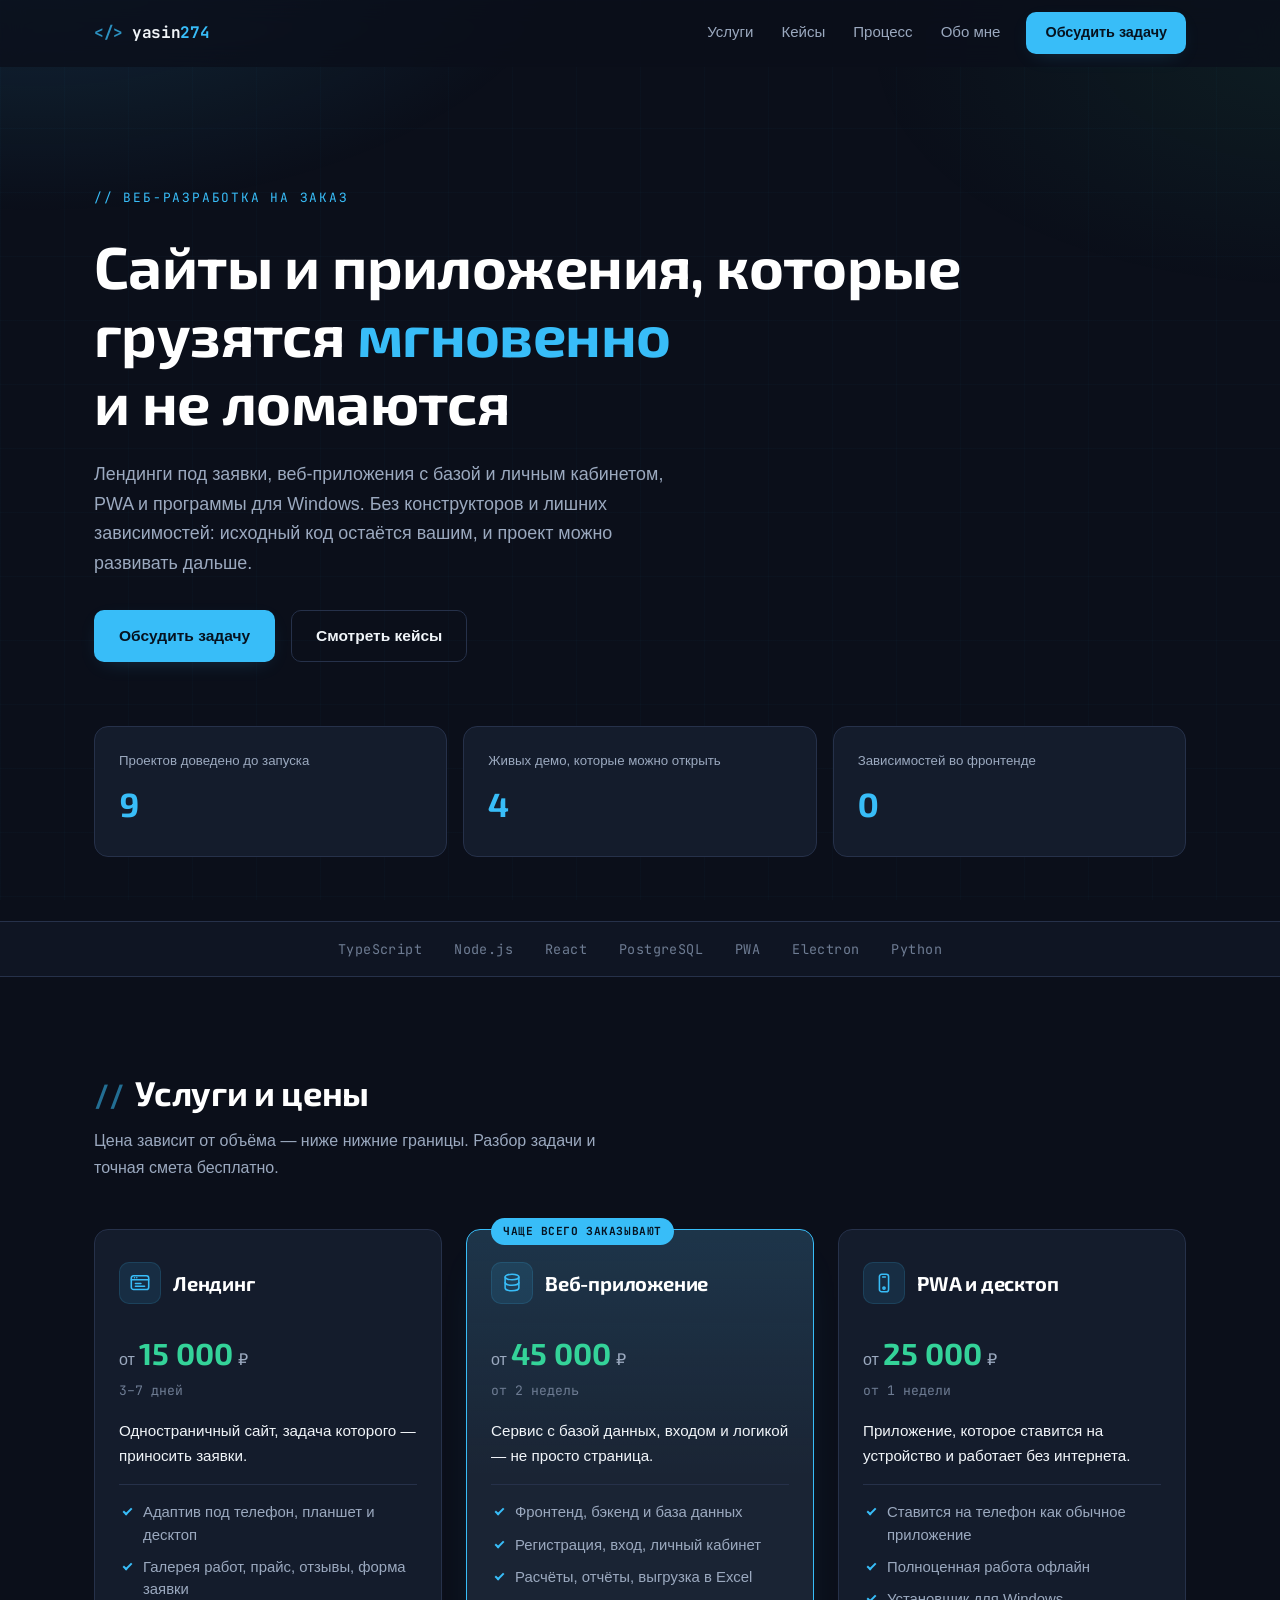
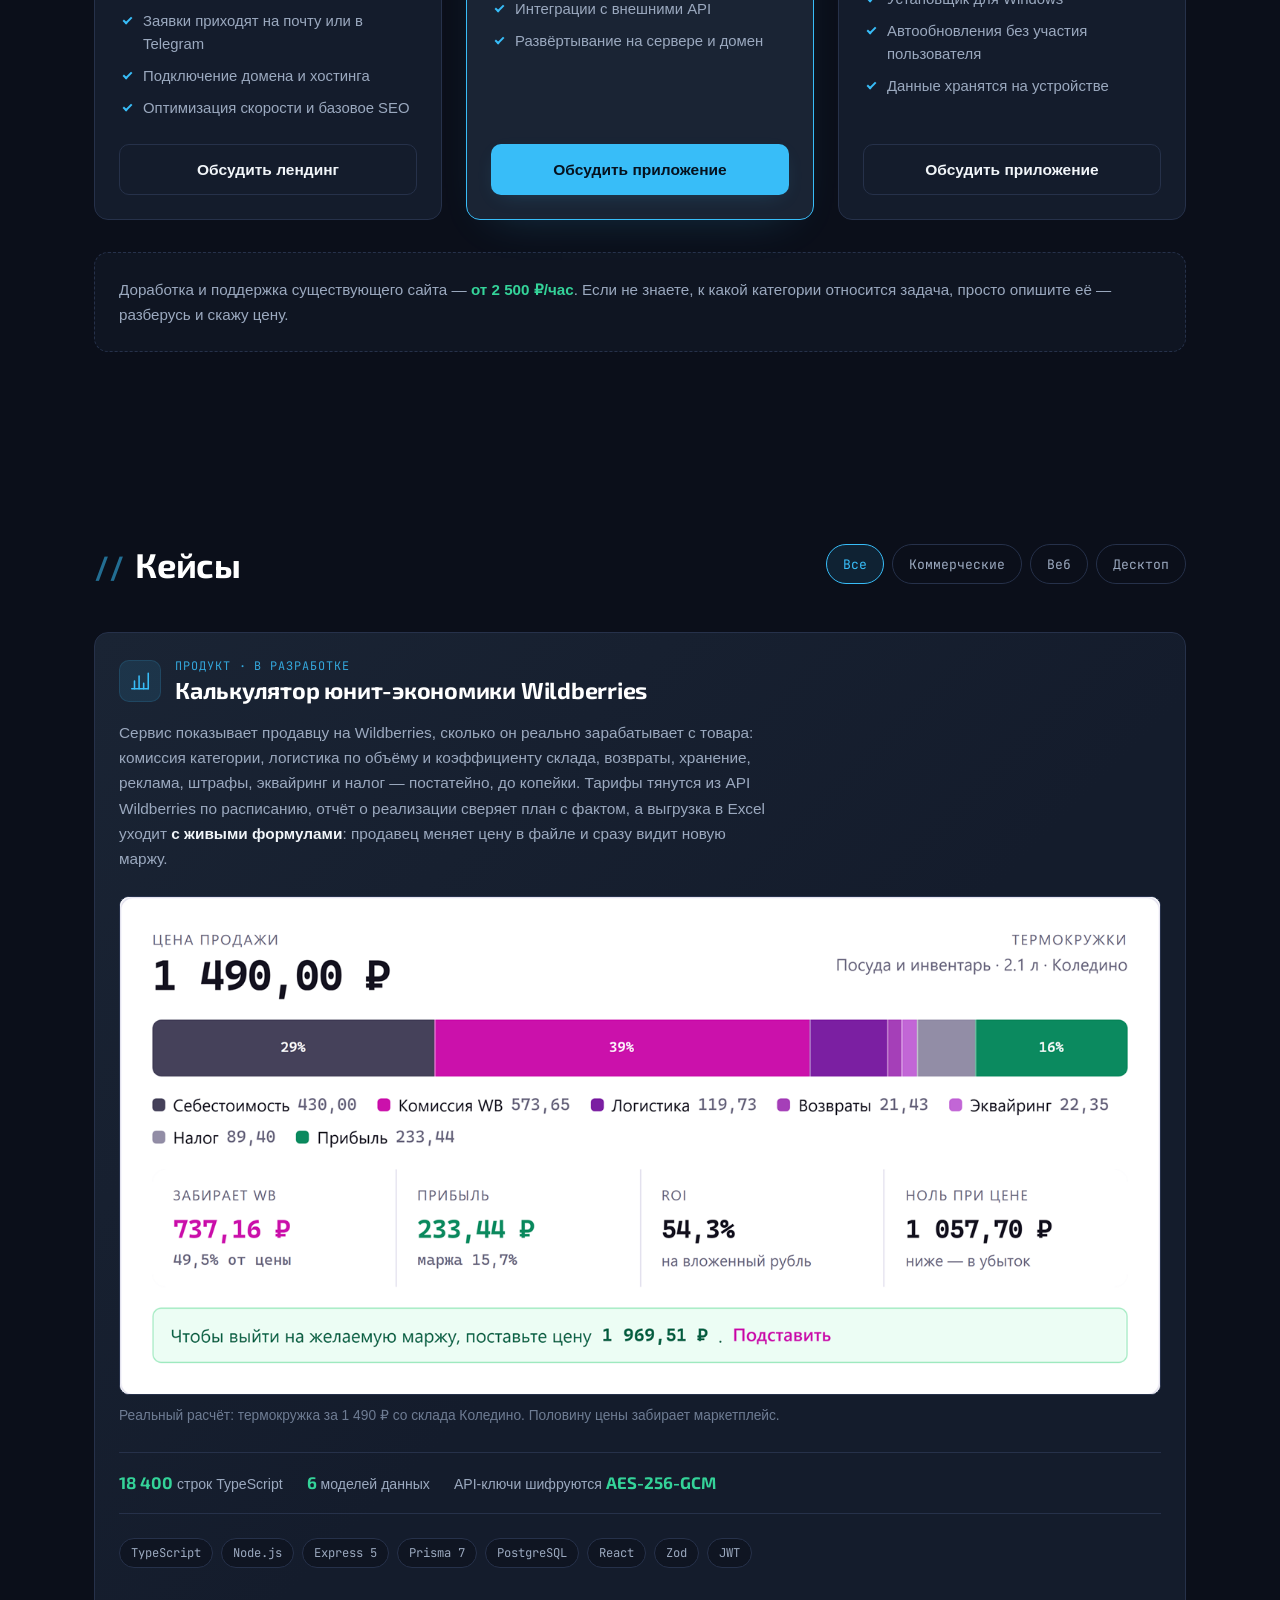
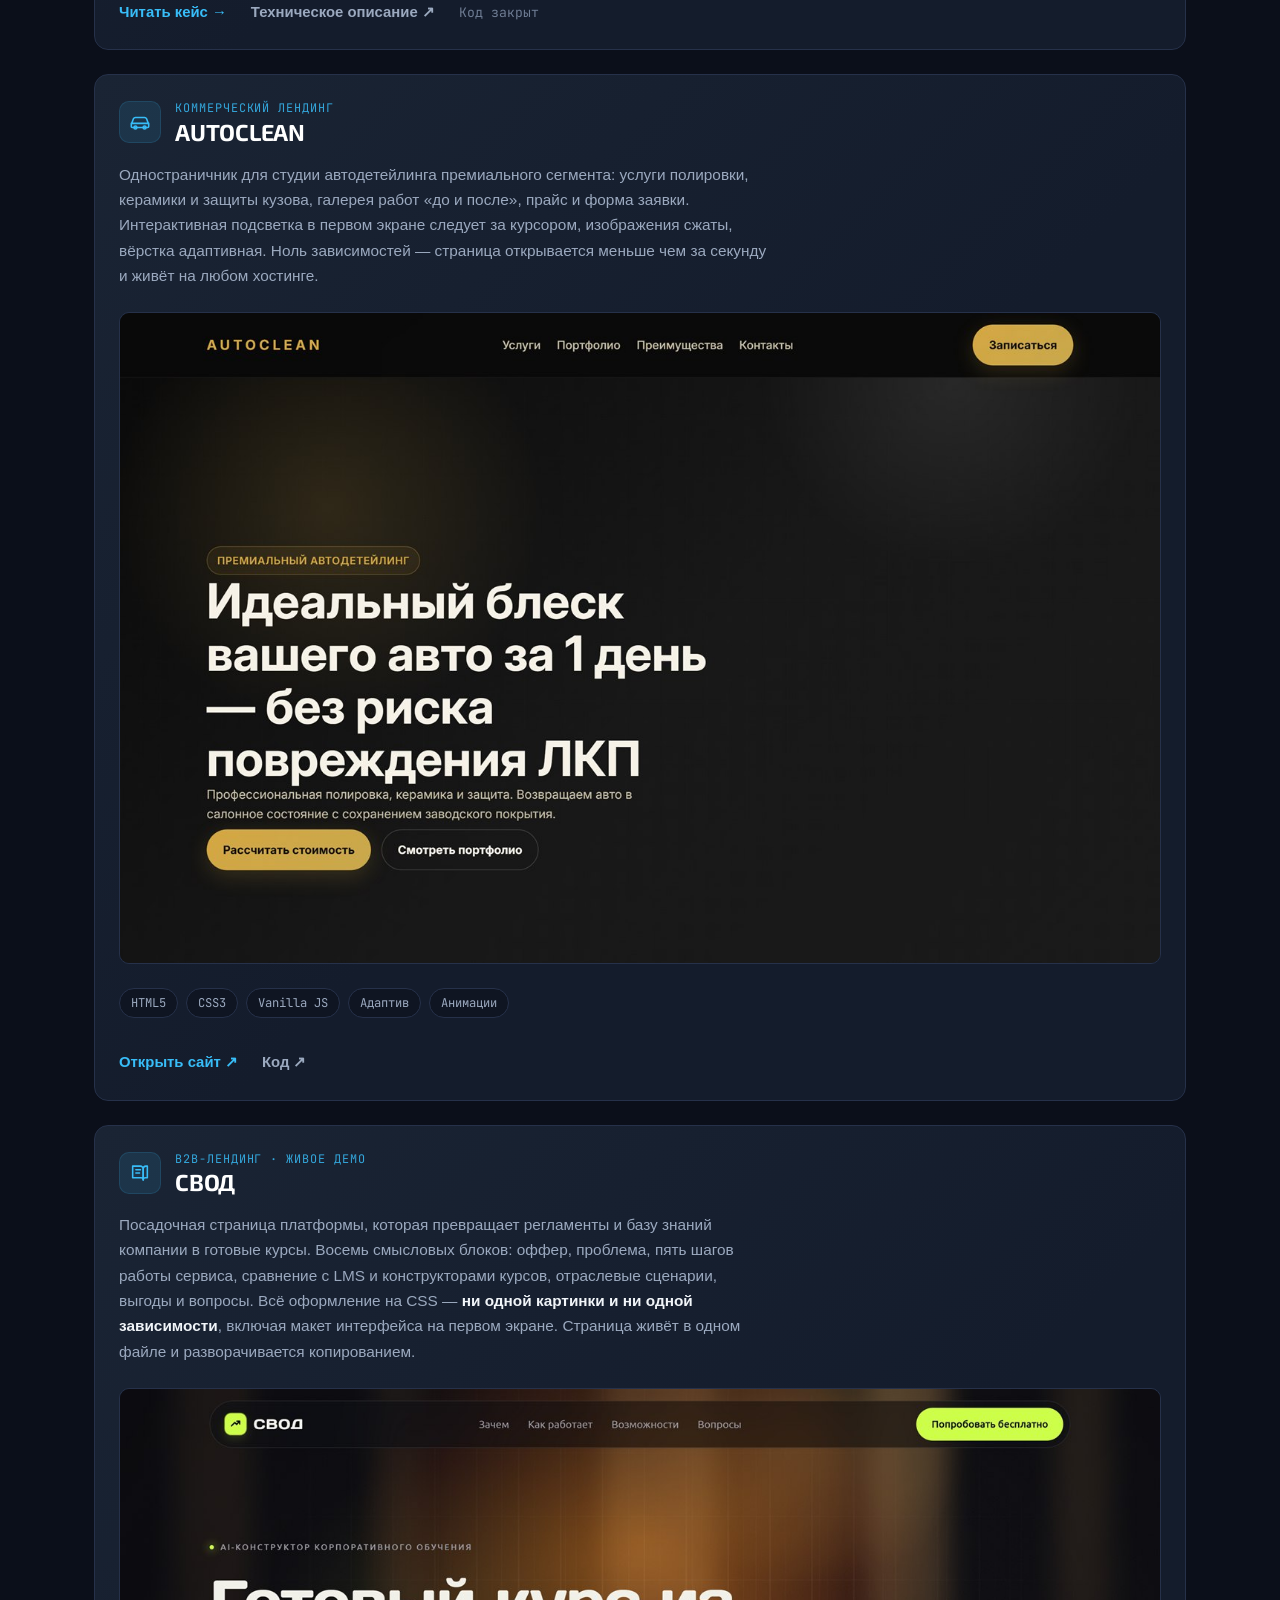
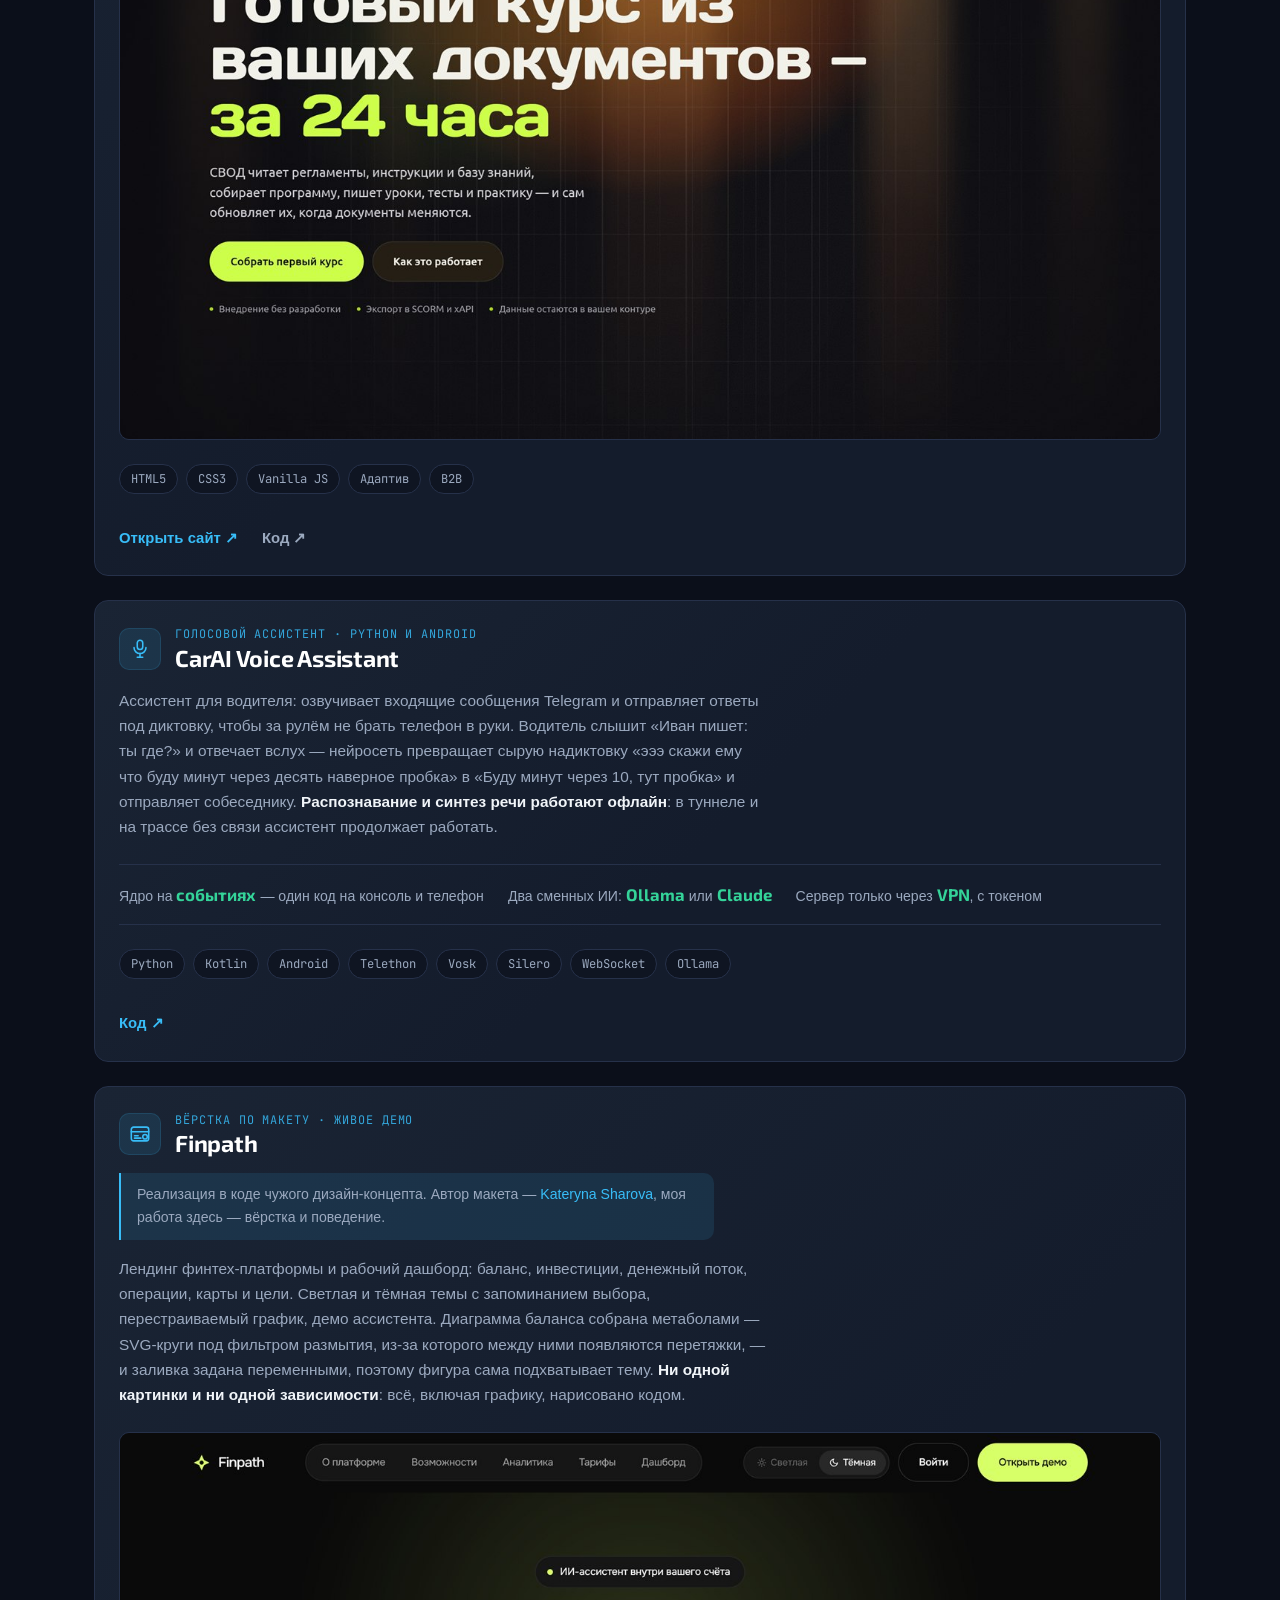
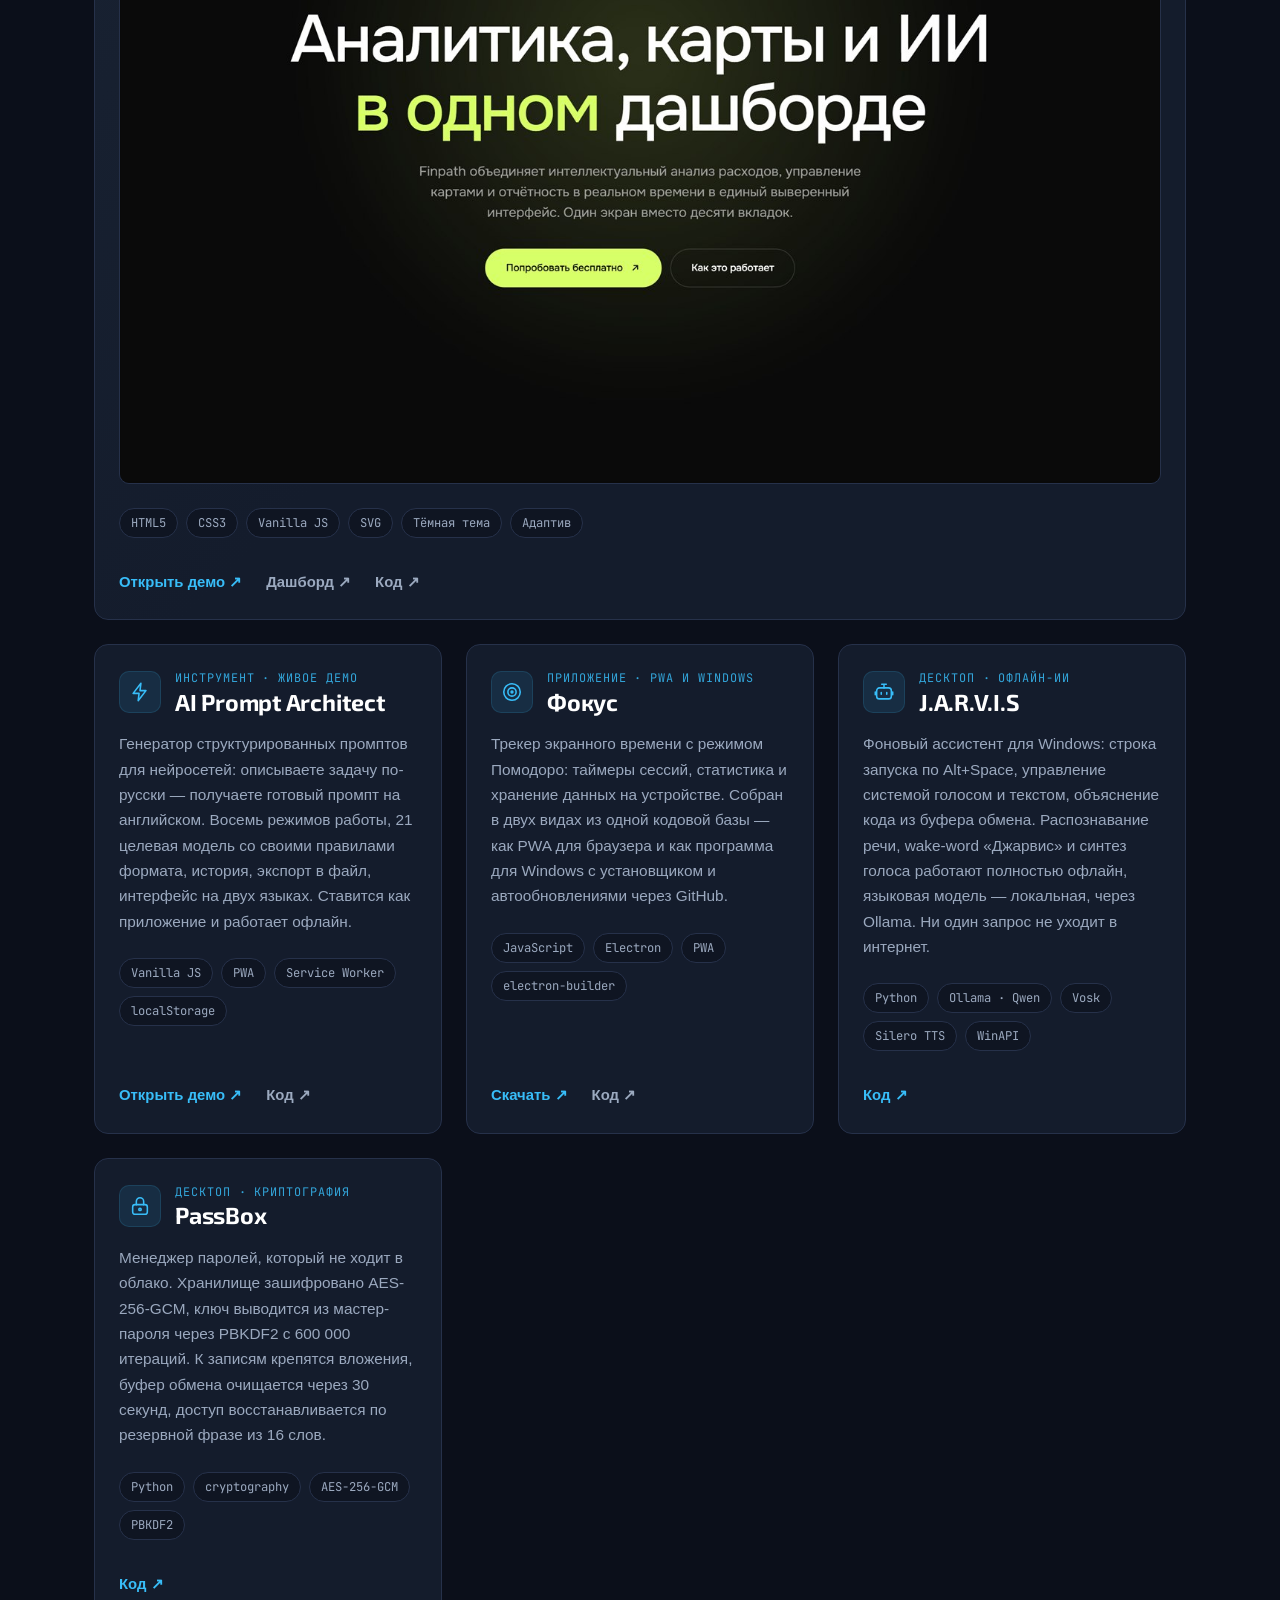
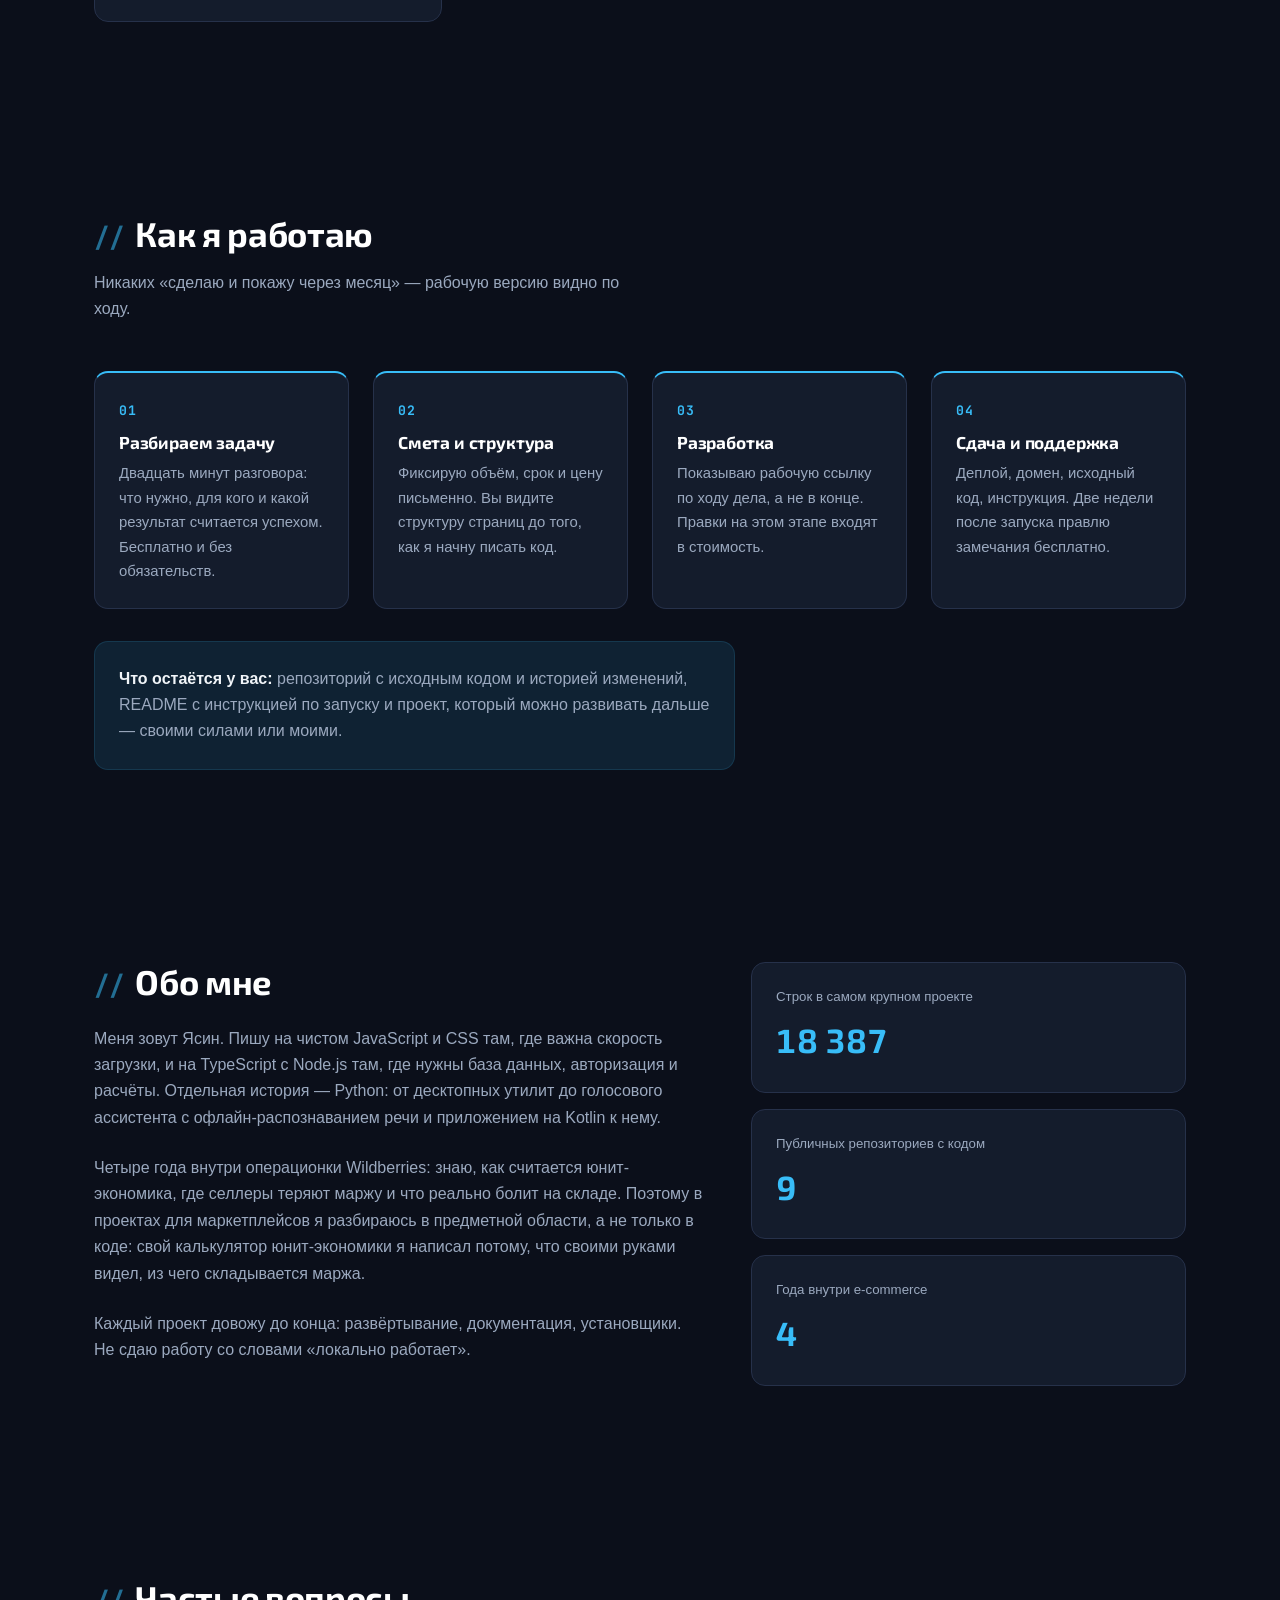
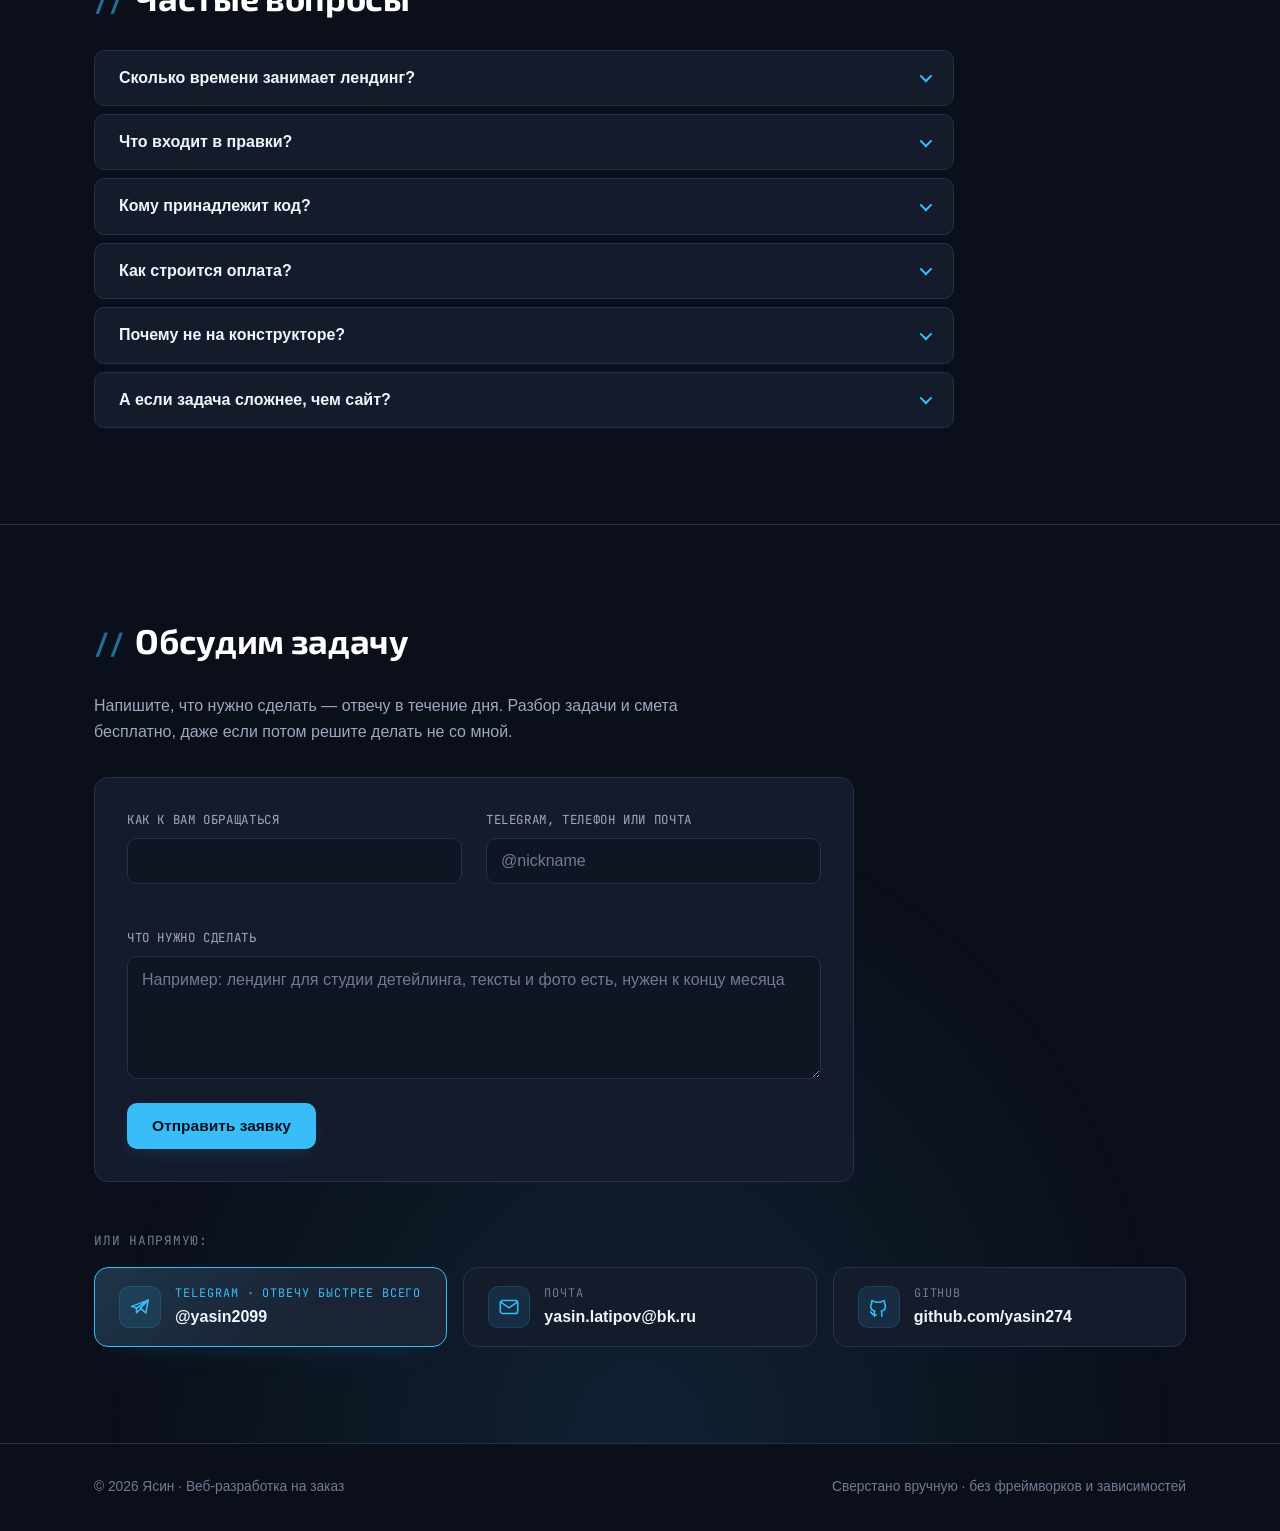
==== index.html @ 0ad991e2 "Кейс по калькулятору отдельной страницей Витрина в репозитории написана для разработчиков — архитект" ====
<!DOCTYPE html>
<html lang="ru">
<head>
  <meta charset="UTF-8">
  <meta name="viewport" content="width=device-width, initial-scale=1.0">
  <title>Ясин — разработка сайтов и веб-приложений на заказ</title>
  <meta name="description" content="Разработка лендингов, веб-приложений и PWA на заказ. Ручная вёрстка без конструкторов, TypeScript и Node.js для бэкенда. Смета бесплатно, исходный код остаётся у вас.">

  <meta name="theme-color" content="#0b0f1a">
  <meta property="og:type" content="website">
  <meta property="og:title" content="Ясин — разработка сайтов и веб-приложений на заказ">
  <meta property="og:description" content="Лендинги под заявки, веб-приложения с базой и авторизацией, PWA и десктоп-программы. Код остаётся вашим.">
  <meta property="og:url" content="https://yasin274.github.io/">

  <link rel="icon" href="data:image/svg+xml,%3Csvg xmlns='http://www.w3.org/2000/svg' viewBox='0 0 32 32'%3E%3Crect width='32' height='32' rx='7' fill='%230b0f1a'/%3E%3Cpath d='M11 11l-4 5 4 5M21 11l4 5-4 5M18.5 8l-5 16' fill='none' stroke='%2338bdf8' stroke-width='2.2' stroke-linecap='round' stroke-linejoin='round'/%3E%3C/svg%3E">

  <link rel="stylesheet" href="fonts/fonts.css">
  <link rel="stylesheet" href="style.css">

  <!-- Reveal animations only apply when JS can undo them -->
  <script>document.documentElement.classList.add("js");</script>
</head>
<body>

  <a class="skip-link" href="#main">Перейти к содержанию</a>

  <!-- ===== NAV ===== -->
  <header class="nav" id="nav">
    <div class="nav-inner">
      <a class="nav-logo" href="#top" aria-label="На главную">
        <span class="nav-logo-mark" aria-hidden="true">&lt;/&gt;</span>
        <span class="nav-logo-text">yasin<span class="accent">274</span></span>
      </a>

      <nav class="nav-links" aria-label="Основная навигация">
        <a href="#services">Услуги</a>
        <a href="#cases">Кейсы</a>
        <a href="#process">Процесс</a>
        <a href="#about">Обо мне</a>
      </nav>

      <a class="btn btn-primary btn-sm nav-cta" href="#contact">Обсудить задачу</a>
    </div>
    <div class="scroll-progress" id="progress" aria-hidden="true"></div>
  </header>

  <main id="main">
    <span id="top"></span>

    <!-- ===== HERO ===== -->
    <section class="hero">
      <div class="wrap hero-inner">
        <p class="eyebrow reveal">// Веб-разработка на заказ</p>

        <h1 class="hero-title">
          <span class="line"><span>Сайты и приложения, которые</span></span>
          <span class="line"><span>грузятся <span class="accent-text">мгновенно</span></span></span>
          <span class="line"><span>и не ломаются</span></span>
        </h1>

        <p class="hero-lead reveal">
          Лендинги под заявки, веб-приложения с базой и личным кабинетом,
          PWA и программы для Windows. Без конструкторов и лишних
          зависимостей: исходный код остаётся вашим, и проект можно
          развивать дальше.
        </p>

        <div class="hero-actions reveal">
          <a class="btn btn-primary" href="#contact">Обсудить задачу</a>
          <a class="btn btn-ghost" href="#cases">Смотреть кейсы</a>
        </div>

        <dl class="hero-stats reveal">
          <div class="stat">
            <dt>Проектов доведено до запуска</dt>
            <dd>9</dd>
          </div>
          <div class="stat">
            <dt>Живых демо, которые можно открыть</dt>
            <dd>4</dd>
          </div>
          <div class="stat">
            <dt>Зависимостей во фронтенде</dt>
            <dd>0</dd>
          </div>
        </dl>
      </div>

      <div class="tech-strip reveal" aria-label="Технологии">
        <div class="wrap tech-strip-inner">
          <span>TypeScript</span>
          <span>Node.js</span>
          <span>React</span>
          <span>PostgreSQL</span>
          <span>PWA</span>
          <span>Electron</span>
          <span>Python</span>
        </div>
      </div>
    </section>

    <!-- ===== SERVICES ===== -->
    <section class="section" id="services">
      <div class="wrap">
        <header class="section-head reveal">
          <h2 class="section-title"><span class="title-decor">//</span> Услуги и цены</h2>
          <p class="section-sub">
            Цена зависит от объёма — ниже нижние границы. Разбор задачи и точная
            смета бесплатно.
          </p>
        </header>

        <div class="tiers">

          <article class="tier reveal">
            <div class="tier-head">
              <span class="tier-icon" aria-hidden="true">
                <svg viewBox="0 0 24 24" fill="none" stroke="currentColor" stroke-width="1.7" stroke-linecap="round" stroke-linejoin="round">
                  <rect x="2.5" y="4" width="19" height="15" rx="2.5"/>
                  <path d="M2.5 8.5h19"/><path d="M6 6.2h.01M8.5 6.2h.01"/>
                  <path d="M7 12.5h6M7 15.5h10"/>
                </svg>
              </span>
              <h3 class="tier-name">Лендинг</h3>
            </div>
            <p class="tier-price">от <b>15 000</b> ₽</p>
            <p class="tier-term">3–7 дней</p>
            <p class="tier-desc">
              Одностраничный сайт, задача которого — приносить заявки.
            </p>
            <ul class="tier-list">
              <li>Адаптив под телефон, планшет и десктоп</li>
              <li>Галерея работ, прайс, отзывы, форма заявки</li>
              <li>Заявки приходят на почту или в Telegram</li>
              <li>Подключение домена и хостинга</li>
              <li>Оптимизация скорости и базовое SEO</li>
            </ul>
            <a class="btn btn-ghost btn-block" href="#contact">Обсудить лендинг</a>
          </article>

          <article class="tier tier-featured reveal">
            <div class="tier-badge">Чаще всего заказывают</div>
            <div class="tier-head">
              <span class="tier-icon" aria-hidden="true">
                <svg viewBox="0 0 24 24" fill="none" stroke="currentColor" stroke-width="1.7" stroke-linecap="round" stroke-linejoin="round">
                  <ellipse cx="12" cy="5.5" rx="7.5" ry="3"/>
                  <path d="M4.5 5.5v6c0 1.66 3.36 3 7.5 3s7.5-1.34 7.5-3v-6"/>
                  <path d="M4.5 11.5v6c0 1.66 3.36 3 7.5 3s7.5-1.34 7.5-3v-6"/>
                </svg>
              </span>
              <h3 class="tier-name">Веб-приложение</h3>
            </div>
            <p class="tier-price">от <b>45 000</b> ₽</p>
            <p class="tier-term">от 2 недель</p>
            <p class="tier-desc">
              Сервис с базой данных, входом и логикой — не просто страница.
            </p>
            <ul class="tier-list">
              <li>Фронтенд, бэкенд и база данных</li>
              <li>Регистрация, вход, личный кабинет</li>
              <li>Расчёты, отчёты, выгрузка в Excel</li>
              <li>Интеграции с внешними API</li>
              <li>Развёртывание на сервере и домен</li>
            </ul>
            <a class="btn btn-primary btn-block" href="#contact">Обсудить приложение</a>
          </article>

          <article class="tier reveal">
            <div class="tier-head">
              <span class="tier-icon" aria-hidden="true">
                <svg viewBox="0 0 24 24" fill="none" stroke="currentColor" stroke-width="1.7" stroke-linecap="round" stroke-linejoin="round">
                  <rect x="7" y="2.5" width="10" height="19" rx="2.5"/>
                  <path d="M10.5 5.5h3"/><circle cx="12" cy="17.5" r="1.2"/>
                </svg>
              </span>
              <h3 class="tier-name">PWA и десктоп</h3>
            </div>
            <p class="tier-price">от <b>25 000</b> ₽</p>
            <p class="tier-term">от 1 недели</p>
            <p class="tier-desc">
              Приложение, которое ставится на устройство и работает без интернета.
            </p>
            <ul class="tier-list">
              <li>Ставится на телефон как обычное приложение</li>
              <li>Полноценная работа офлайн</li>
              <li>Установщик для Windows</li>
              <li>Автообновления без участия пользователя</li>
              <li>Данные хранятся на устройстве</li>
            </ul>
            <a class="btn btn-ghost btn-block" href="#contact">Обсудить приложение</a>
          </article>

        </div>

        <p class="tiers-note reveal">
          Доработка и поддержка существующего сайта — <b>от 2 500 ₽/час</b>.
          Если не знаете, к какой категории относится задача, просто опишите её —
          разберусь и скажу цену.
        </p>
      </div>
    </section>

    <!-- ===== CASES ===== -->
    <section class="section" id="cases">
      <div class="wrap">
        <header class="section-head reveal">
          <h2 class="section-title"><span class="title-decor">//</span> Кейсы</h2>
          <div class="filters" role="group" aria-label="Фильтр проектов">
            <button type="button" class="filter is-active" data-filter="all">Все</button>
            <button type="button" class="filter" data-filter="commercial">Коммерческие</button>
            <button type="button" class="filter" data-filter="web">Веб</button>
            <button type="button" class="filter" data-filter="desktop">Десктоп</button>
          </div>
        </header>

        <div class="cases" id="cases-grid">

          <!-- 1. WB unit economics -->
          <article class="case case-wide reveal" data-category="commercial web">
            <div class="case-top">
              <span class="case-icon" aria-hidden="true">
                <svg viewBox="0 0 24 24" fill="none" stroke="currentColor" stroke-width="1.7" stroke-linecap="round" stroke-linejoin="round">
                  <path d="M3 20.5h18"/>
                  <path d="M6 20.5V12M11 20.5V6.5M16 20.5v-6M21 20.5V3.5"/>
                </svg>
              </span>
              <div>
                <p class="case-kicker">Продукт · в разработке</p>
                <h3 class="case-title">Калькулятор юнит-экономики Wildberries</h3>
              </div>
            </div>

            <p class="case-text">
              Сервис показывает продавцу на Wildberries, сколько он реально
              зарабатывает с товара: комиссия категории, логистика по объёму
              и коэффициенту склада, возвраты, хранение, реклама, штрафы,
              эквайринг и налог — постатейно, до копейки. Тарифы тянутся
              из API Wildberries по расписанию, отчёт о реализации
              сверяет план с фактом, а выгрузка в Excel уходит
              <b>с живыми формулами</b>: продавец меняет цену в файле
              и сразу видит новую маржу.
            </p>

            <figure class="case-media">
              <img src="images/wb-calc-summary.png" width="1400" height="670"
                   loading="lazy" decoding="async"
                   alt="Сводка расчёта: цена 1 490 ₽, Wildberries забирает 737,16 ₽ — это 49,5% от цены, прибыль 233,44 ₽, маржа 15,7%, ROI 54,3%, точка нуля 1 057,70 ₽">
              <figcaption>
                Реальный расчёт: термокружка за 1 490 ₽ со склада Коледино.
                Половину цены забирает маркетплейс.
              </figcaption>
            </figure>

            <ul class="case-facts">
              <li><b>18 400</b> строк TypeScript</li>
              <li><b>6</b> моделей данных</li>
              <li>API-ключи шифруются <b>AES-256-GCM</b></li>
            </ul>

            <ul class="case-tags">
              <li>TypeScript</li><li>Node.js</li><li>Express 5</li>
              <li>Prisma 7</li><li>PostgreSQL</li><li>React</li><li>Zod</li><li>JWT</li>
            </ul>

            <div class="case-links">
              <a class="link-primary" href="case-wb.html">Читать кейс →</a>
              <a class="link-code" href="https://github.com/yasin274/wb-unit-economics-showcase" target="_blank" rel="noopener">Техническое описание ↗</a>
              <span class="link-muted">Код закрыт</span>
            </div>
          </article>

          <!-- 2. AUTOCLEAN -->
          <article class="case case-wide reveal" data-category="commercial web">
            <div class="case-top">
              <span class="case-icon" aria-hidden="true">
                <svg viewBox="0 0 24 24" fill="none" stroke="currentColor" stroke-width="1.7" stroke-linecap="round" stroke-linejoin="round">
                  <path d="M3 13.5l1.8-5A2.5 2.5 0 017.2 7h9.6a2.5 2.5 0 012.4 1.5l1.8 5"/>
                  <path d="M2.5 13.5h19v3.5a1 1 0 01-1 1h-17a1 1 0 01-1-1z"/>
                  <circle cx="7" cy="18" r="1.6"/><circle cx="17" cy="18" r="1.6"/>
                </svg>
              </span>
              <div>
                <p class="case-kicker">Коммерческий лендинг</p>
                <h3 class="case-title">AUTOCLEAN</h3>
              </div>
            </div>

            <p class="case-text">
              Одностраничник для студии автодетейлинга премиального сегмента:
              услуги полировки, керамики и защиты кузова, галерея работ
              «до и после», прайс и форма заявки. Интерактивная подсветка
              в первом экране следует за курсором, изображения сжаты,
              вёрстка адаптивная. Ноль зависимостей — страница открывается
              меньше чем за секунду и живёт на любом хостинге.
            </p>

            <figure class="case-media">
              <img src="images/autoclean.jpg" width="1400" height="875"
                   loading="lazy" decoding="async"
                   alt="Первый экран лендинга AUTOCLEAN: тёмный фон, золотой акцент, заголовок про полировку и защиту кузова, кнопки записи и перехода к портфолио">
            </figure>

            <ul class="case-tags">
              <li>HTML5</li><li>CSS3</li><li>Vanilla JS</li><li>Адаптив</li><li>Анимации</li>
            </ul>

            <div class="case-links">
              <a class="link-primary" href="https://yasin274.github.io/auto-detailing-landing/" target="_blank" rel="noopener">Открыть сайт ↗</a>
              <a class="link-code" href="https://github.com/yasin274/auto-detailing-landing" target="_blank" rel="noopener">Код ↗</a>
            </div>
          </article>

          <!-- 3. СВОД -->
          <article class="case case-wide reveal" data-category="commercial web">
            <div class="case-top">
              <span class="case-icon" aria-hidden="true">
                <svg viewBox="0 0 24 24" fill="none" stroke="currentColor" stroke-width="1.7" stroke-linecap="round" stroke-linejoin="round">
                  <path d="M4 4.5h8.5a3 3 0 013 3v12a2.4 2.4 0 00-2.4-2.4H4z"/>
                  <path d="M20 4.5h-1.5a3 3 0 00-3 3v12a2.4 2.4 0 012.4-2.4H20z"/>
                  <path d="M7.5 8.5h5M7.5 12h4"/>
                </svg>
              </span>
              <div>
                <p class="case-kicker">B2B-лендинг · живое демо</p>
                <h3 class="case-title">СВОД</h3>
              </div>
            </div>

            <p class="case-text">
              Посадочная страница платформы, которая превращает регламенты и базу
              знаний компании в готовые курсы. Восемь смысловых блоков: оффер,
              проблема, пять шагов работы сервиса, сравнение с LMS и
              конструкторами курсов, отраслевые сценарии, выгоды и вопросы.
              Всё оформление на CSS — <b>ни одной картинки и ни одной
              зависимости</b>, включая макет интерфейса на первом экране.
              Страница живёт в одном файле и разворачивается копированием.
            </p>

            <figure class="case-media">
              <img src="images/svod.jpg" width="1400" height="875"
                   loading="lazy" decoding="async"
                   alt="Первый экран лендинга СВОД: тёмный фон с кислотно-зелёным акцентом, заголовок «Готовый курс из ваших документов — за 24 часа»">
            </figure>

            <ul class="case-tags">
              <li>HTML5</li><li>CSS3</li><li>Vanilla JS</li><li>Адаптив</li><li>B2B</li>
            </ul>

            <div class="case-links">
              <a class="link-primary" href="https://yasin274.github.io/svod-landing/" target="_blank" rel="noopener">Открыть сайт ↗</a>
              <a class="link-code" href="https://github.com/yasin274/svod-landing" target="_blank" rel="noopener">Код ↗</a>
            </div>
          </article>

          <!-- 4. CarAI Voice Assistant -->
          <article class="case case-wide reveal" data-category="desktop">
            <div class="case-top">
              <span class="case-icon" aria-hidden="true">
                <svg viewBox="0 0 24 24" fill="none" stroke="currentColor" stroke-width="1.7" stroke-linecap="round" stroke-linejoin="round">
                  <rect x="9" y="2.5" width="6" height="10" rx="3"/>
                  <path d="M5.5 10.5a6.5 6.5 0 0013 0"/>
                  <path d="M12 17v4M9 21h6"/>
                </svg>
              </span>
              <div>
                <p class="case-kicker">Голосовой ассистент · Python и Android</p>
                <h3 class="case-title">CarAI Voice Assistant</h3>
              </div>
            </div>

            <p class="case-text">
              Ассистент для водителя: озвучивает входящие сообщения Telegram и
              отправляет ответы под диктовку, чтобы за рулём не брать телефон
              в руки. Водитель слышит «Иван пишет: ты где?» и отвечает вслух —
              нейросеть превращает сырую надиктовку «эээ скажи ему что буду
              минут через десять наверное пробка» в «Буду минут через 10, тут
              пробка» и отправляет собеседнику. <b>Распознавание и синтез речи
              работают офлайн</b>: в туннеле и на трассе без связи ассистент
              продолжает работать.
            </p>

            <ul class="case-facts">
              <li>Ядро на <b>событиях</b> — один код на консоль и телефон</li>
              <li>Два сменных ИИ: <b>Ollama</b> или <b>Claude</b></li>
              <li>Сервер только через <b>VPN</b>, с токеном</li>
            </ul>

            <ul class="case-tags">
              <li>Python</li><li>Kotlin</li><li>Android</li><li>Telethon</li>
              <li>Vosk</li><li>Silero</li><li>WebSocket</li><li>Ollama</li>
            </ul>

            <div class="case-links">
              <a class="link-primary" href="https://github.com/yasin274/carai-voice-assistant" target="_blank" rel="noopener">Код ↗</a>
            </div>
          </article>

          <!-- 5. Finpath -->
          <article class="case case-wide reveal" data-category="web">
            <div class="case-top">
              <span class="case-icon" aria-hidden="true">
                <svg viewBox="0 0 24 24" fill="none" stroke="currentColor" stroke-width="1.7" stroke-linecap="round" stroke-linejoin="round">
                  <rect x="2.5" y="4.5" width="19" height="15" rx="2.5"/>
                  <path d="M2.5 9.5h19"/>
                  <path d="M6 14h4M6 16.5h7"/>
                  <circle cx="17.5" cy="15" r="2.5"/>
                </svg>
              </span>
              <div>
                <p class="case-kicker">Вёрстка по макету · живое демо</p>
                <h3 class="case-title">Finpath</h3>
              </div>
            </div>

            <p class="case-note">
              Реализация в коде чужого дизайн-концепта. Автор макета —
              <a href="https://www.behance.net/gallery/248420885/Finpath-I-AI-Powered-Finance-SaaS-Dashboard-UIUX"
                 target="_blank" rel="noopener">Kateryna Sharova</a>, моя работа здесь — вёрстка и поведение.
            </p>

            <p class="case-text">
              Лендинг финтех-платформы и рабочий дашборд: баланс, инвестиции,
              денежный поток, операции, карты и цели. Светлая и тёмная темы
              с запоминанием выбора, перестраиваемый график, демо ассистента.
              Диаграмма баланса собрана метаболами — SVG-круги под фильтром
              размытия, из-за которого между ними появляются перетяжки, —
              и заливка задана переменными, поэтому фигура сама подхватывает
              тему. <b>Ни одной картинки и ни одной зависимости</b>: всё,
              включая графику, нарисовано кодом.
            </p>

            <figure class="case-media">
              <img src="images/finpath.jpg" width="1400" height="875"
                   loading="lazy" decoding="async"
                   alt="Первый экран Finpath: тёмная тема, переключатель светлой и тёмной темы в шапке, заголовок «Аналитика, карты и ИИ в одном дашборде»">
            </figure>

            <ul class="case-tags">
              <li>HTML5</li><li>CSS3</li><li>Vanilla JS</li><li>SVG</li>
              <li>Тёмная тема</li><li>Адаптив</li>
            </ul>

            <div class="case-links">
              <a class="link-primary" href="https://yasin274.github.io/finpath/" target="_blank" rel="noopener">Открыть демо ↗</a>
              <a class="link-code" href="https://yasin274.github.io/finpath/dashboard.html" target="_blank" rel="noopener">Дашборд ↗</a>
              <a class="link-code" href="https://github.com/yasin274/finpath" target="_blank" rel="noopener">Код ↗</a>
            </div>
          </article>

          <!-- 6. AI Prompt Architect -->
          <article class="case reveal" data-category="web">
            <div class="case-top">
              <span class="case-icon" aria-hidden="true">
                <svg viewBox="0 0 24 24" fill="none" stroke="currentColor" stroke-width="1.7" stroke-linecap="round" stroke-linejoin="round">
                  <path d="M13 2.5L4.5 13.5H11l-1 8 8.5-11H12z"/>
                </svg>
              </span>
              <div>
                <p class="case-kicker">Инструмент · живое демо</p>
                <h3 class="case-title">AI Prompt Architect</h3>
              </div>
            </div>

            <p class="case-text">
              Генератор структурированных промптов для нейросетей: описываете
              задачу по-русски — получаете готовый промпт на английском.
              Восемь режимов работы, 21 целевая модель со своими правилами
              формата, история, экспорт в файл, интерфейс на двух языках.
              Ставится как приложение и работает офлайн.
            </p>

            <ul class="case-tags">
              <li>Vanilla JS</li><li>PWA</li><li>Service Worker</li><li>localStorage</li>
            </ul>

            <div class="case-links">
              <a class="link-primary" href="https://yasin274.github.io/ai-prompt-architect/" target="_blank" rel="noopener">Открыть демо ↗</a>
              <a class="link-code" href="https://github.com/yasin274/ai-prompt-architect" target="_blank" rel="noopener">Код ↗</a>
            </div>
          </article>

          <!-- 7. Focus -->
          <article class="case reveal" data-category="web desktop">
            <div class="case-top">
              <span class="case-icon" aria-hidden="true">
                <svg viewBox="0 0 24 24" fill="none" stroke="currentColor" stroke-width="1.7" stroke-linecap="round" stroke-linejoin="round">
                  <circle cx="12" cy="12" r="9"/><circle cx="12" cy="12" r="4.5"/><circle cx="12" cy="12" r="1"/>
                </svg>
              </span>
              <div>
                <p class="case-kicker">Приложение · PWA и Windows</p>
                <h3 class="case-title">Фокус</h3>
              </div>
            </div>

            <p class="case-text">
              Трекер экранного времени с режимом Помодоро: таймеры сессий,
              статистика и хранение данных на устройстве. Собран в двух видах
              из одной кодовой базы — как PWA для браузера и как программа
              для Windows с установщиком и автообновлениями через GitHub.
            </p>

            <ul class="case-tags">
              <li>JavaScript</li><li>Electron</li><li>PWA</li><li>electron-builder</li>
            </ul>

            <div class="case-links">
              <a class="link-primary" href="https://github.com/yasin274/focus-detox/releases" target="_blank" rel="noopener">Скачать ↗</a>
              <a class="link-code" href="https://github.com/yasin274/focus-detox" target="_blank" rel="noopener">Код ↗</a>
            </div>
          </article>

          <!-- 8. JARVIS -->
          <article class="case reveal" data-category="desktop">
            <div class="case-top">
              <span class="case-icon" aria-hidden="true">
                <svg viewBox="0 0 24 24" fill="none" stroke="currentColor" stroke-width="1.7" stroke-linecap="round" stroke-linejoin="round">
                  <rect x="4" y="7.5" width="16" height="12" rx="3"/>
                  <path d="M12 7.5V4M9.5 3.5h5"/>
                  <path d="M9 12.5v2M15 12.5v2"/><path d="M2.5 12v3M21.5 12v3"/>
                </svg>
              </span>
              <div>
                <p class="case-kicker">Десктоп · офлайн-ИИ</p>
                <h3 class="case-title">J.A.R.V.I.S</h3>
              </div>
            </div>

            <p class="case-text">
              Фоновый ассистент для Windows: строка запуска по Alt+Space,
              управление системой голосом и текстом, объяснение кода
              из буфера обмена. Распознавание речи, wake-word «Джарвис»
              и синтез голоса работают полностью офлайн, языковая модель —
              локальная, через Ollama. Ни один запрос не уходит в интернет.
            </p>

            <ul class="case-tags">
              <li>Python</li><li>Ollama · Qwen</li><li>Vosk</li><li>Silero TTS</li><li>WinAPI</li>
            </ul>

            <div class="case-links">
              <a class="link-primary" href="https://github.com/yasin274/jarvis-assistant" target="_blank" rel="noopener">Код ↗</a>
            </div>
          </article>

          <!-- 9. PassBox -->
          <article class="case reveal" data-category="desktop">
            <div class="case-top">
              <span class="case-icon" aria-hidden="true">
                <svg viewBox="0 0 24 24" fill="none" stroke="currentColor" stroke-width="1.7" stroke-linecap="round" stroke-linejoin="round">
                  <rect x="4" y="10.5" width="16" height="10.5" rx="2.5"/>
                  <path d="M8 10.5V7a4 4 0 018 0v3.5"/><circle cx="12" cy="15.7" r="1.3"/>
                </svg>
              </span>
              <div>
                <p class="case-kicker">Десктоп · криптография</p>
                <h3 class="case-title">PassBox</h3>
              </div>
            </div>

            <p class="case-text">
              Менеджер паролей, который не ходит в облако. Хранилище
              зашифровано AES-256-GCM, ключ выводится из мастер-пароля
              через PBKDF2 с 600 000 итераций. К записям крепятся вложения,
              буфер обмена очищается через 30 секунд, доступ восстанавливается
              по резервной фразе из 16 слов.
            </p>

            <ul class="case-tags">
              <li>Python</li><li>cryptography</li><li>AES-256-GCM</li><li>PBKDF2</li>
            </ul>

            <div class="case-links">
              <a class="link-primary" href="https://github.com/yasin274/passbox" target="_blank" rel="noopener">Код ↗</a>
            </div>
          </article>

        </div>
      </div>
    </section>

    <!-- ===== PROCESS ===== -->
    <section class="section" id="process">
      <div class="wrap">
        <header class="section-head reveal">
          <h2 class="section-title"><span class="title-decor">//</span> Как я работаю</h2>
          <p class="section-sub">
            Никаких «сделаю и покажу через месяц» — рабочую версию видно по ходу.
          </p>
        </header>

        <ol class="steps">
          <li class="step reveal">
            <span class="step-num">01</span>
            <h3>Разбираем задачу</h3>
            <p>
              Двадцать минут разговора: что нужно, для кого и какой результат
              считается успехом. Бесплатно и без обязательств.
            </p>
          </li>
          <li class="step reveal">
            <span class="step-num">02</span>
            <h3>Смета и структура</h3>
            <p>
              Фиксирую объём, срок и цену письменно. Вы видите структуру
              страниц до того, как я начну писать код.
            </p>
          </li>
          <li class="step reveal">
            <span class="step-num">03</span>
            <h3>Разработка</h3>
            <p>
              Показываю рабочую ссылку по ходу дела, а не в конце. Правки
              на этом этапе входят в стоимость.
            </p>
          </li>
          <li class="step reveal">
            <span class="step-num">04</span>
            <h3>Сдача и поддержка</h3>
            <p>
              Деплой, домен, исходный код, инструкция. Две недели после
              запуска правлю замечания бесплатно.
            </p>
          </li>
        </ol>

        <p class="process-note reveal">
          <b>Что остаётся у вас:</b> репозиторий с исходным кодом и историей
          изменений, README с инструкцией по запуску и проект, который можно
          развивать дальше — своими силами или моими.
        </p>
      </div>
    </section>

    <!-- ===== ABOUT ===== -->
    <section class="section" id="about">
      <div class="wrap about-grid">
        <div class="about-text reveal">
          <h2 class="section-title"><span class="title-decor">//</span> Обо мне</h2>
          <p>
            Меня зовут Ясин. Пишу на чистом JavaScript и CSS там, где важна
            скорость загрузки, и на TypeScript с Node.js там, где нужны база
            данных, авторизация и расчёты. Отдельная история — Python: от
            десктопных утилит до голосового ассистента с офлайн-распознаванием
            речи и приложением на Kotlin к нему.
          </p>
          <p>
            Четыре года внутри операционки Wildberries: знаю, как считается
            юнит-экономика, где селлеры теряют маржу и что реально болит на
            складе. Поэтому в проектах для маркетплейсов я разбираюсь в
            предметной области, а не только в коде: свой калькулятор
            юнит-экономики я написал потому, что своими руками видел, из чего
            складывается маржа.
          </p>
          <p>
            Каждый проект довожу до конца: развёртывание, документация,
            установщики. Не сдаю работу со словами «локально работает».
          </p>
        </div>

        <dl class="about-stats reveal">
          <div class="stat">
            <dt>Строк в самом крупном проекте</dt>
            <dd>18 400</dd>
          </div>
          <div class="stat">
            <dt>Публичных репозиториев с кодом</dt>
            <dd>9</dd>
          </div>
          <div class="stat">
            <dt>Года внутри e-commerce</dt>
            <dd>4</dd>
          </div>
        </dl>
      </div>
    </section>

    <!-- ===== FAQ ===== -->
    <section class="section" id="faq">
      <div class="wrap">
        <h2 class="section-title reveal"><span class="title-decor">//</span> Частые вопросы</h2>

        <div class="faq">
          <details class="faq-item reveal">
            <summary>Сколько времени занимает лендинг?</summary>
            <p>
              От трёх до семи рабочих дней, если тексты и фотографии готовы.
              Если текстов нет — помогу собрать структуру и подскажу, что
              должно быть на странице.
            </p>
          </details>

          <details class="faq-item reveal">
            <summary>Что входит в правки?</summary>
            <p>
              Два круга правок после согласования структуры и ещё один после
              сборки. Мелкие исправления вроде опечаток, отступов и замены
              фотографий — без счёта.
            </p>
          </details>

          <details class="faq-item reveal">
            <summary>Кому принадлежит код?</summary>
            <p>
              Вам. Отдаю репозиторий целиком — с историей изменений
              и документацией. Вы не привязаны ни ко мне, ни к конкретному
              хостингу.
            </p>
          </details>

          <details class="faq-item reveal">
            <summary>Как строится оплата?</summary>
            <p>
              Половина до начала работы, половина после сдачи. Для задач
              длиннее месяца делим на этапы и платим по мере их закрытия.
            </p>
          </details>

          <details class="faq-item reveal">
            <summary>Почему не на конструкторе?</summary>
            <p>
              Сайт на конструкторе грузится в разы дольше, его нельзя
              перенести на другой хостинг и нельзя доработать за пределами
              того, что предусмотрел конструктор. Ручная вёрстка открывается
              меньше чем за секунду и остаётся вашей.
            </p>
          </details>

          <details class="faq-item reveal">
            <summary>А если задача сложнее, чем сайт?</summary>
            <p>
              Тогда это веб-приложение: база данных, вход по логину, расчёты,
              отчёты, интеграции с чужими API. Такие проекты я тоже делаю —
              самый крупный на сегодня это 18 400 строк на TypeScript.
            </p>
          </details>
        </div>
      </div>
    </section>

    <!-- ===== CONTACT ===== -->
    <section class="section section-contact" id="contact">
      <div class="wrap">
        <h2 class="section-title reveal"><span class="title-decor">//</span> Обсудим задачу</h2>
        <p class="contact-lead reveal">
          Напишите, что нужно сделать — отвечу в течение дня. Разбор задачи
          и смета бесплатно, даже если потом решите делать не со мной.
        </p>

        <form class="lead-form reveal" id="lead-form" novalidate>
          <div class="lead-row">
            <div class="lead-field">
              <label for="lead-name">Как к вам обращаться</label>
              <input id="lead-name" name="name" type="text" autocomplete="name"
                     maxlength="100" required>
              <span class="lead-error" data-for="name"></span>
            </div>

            <div class="lead-field">
              <label for="lead-contact">Telegram, телефон или почта</label>
              <input id="lead-contact" name="contact" type="text"
                     placeholder="@nickname" maxlength="200" required>
              <span class="lead-error" data-for="contact"></span>
            </div>
          </div>

          <div class="lead-field">
            <label for="lead-message">Что нужно сделать</label>
            <textarea id="lead-message" name="message" rows="4" maxlength="2000"
                      placeholder="Например: лендинг для студии детейлинга, тексты и фото есть, нужен к концу месяца"></textarea>
          </div>

          <!--
            Honeypot: человек этого поля не видит и не заполняет, а
            автозаполнитель — заполняет. Не display:none, потому что часть
            ботов такие поля пропускает; убрано за пределы экрана.
          -->
          <div class="lead-honey" aria-hidden="true">
            <label for="lead-company">Компания</label>
            <input id="lead-company" name="honey" type="text" tabindex="-1" autocomplete="off">
          </div>

          <div class="lead-actions">
            <button class="btn btn-primary" type="submit">Отправить заявку</button>
            <span class="lead-status" role="status" aria-live="polite"></span>
          </div>
        </form>

        <p class="contact-or reveal">Или напрямую:</p>

        <div class="contact-cards reveal">
          <a class="contact-card contact-card-primary" href="https://t.me/yasin2099" target="_blank" rel="noopener">
            <span class="contact-icon" aria-hidden="true">
              <svg viewBox="0 0 24 24" fill="none" stroke="currentColor" stroke-width="1.7" stroke-linecap="round" stroke-linejoin="round">
                <path d="M21 4.5L2.8 11.3l5.4 1.9L21 4.5z"/>
                <path d="M21 4.5l-2.6 14-6.2-5.3L21 4.5z"/>
                <path d="M8.2 13.2v5l3.9-3.5"/>
              </svg>
            </span>
            <span class="contact-info">
              <span class="contact-label">Telegram · отвечу быстрее всего</span>
              <span class="contact-value">@yasin2099</span>
            </span>
          </a>

          <a class="contact-card" href="mailto:yasin.latipov@bk.ru">
            <span class="contact-icon" aria-hidden="true">
              <svg viewBox="0 0 24 24" fill="none" stroke="currentColor" stroke-width="1.7" stroke-linecap="round" stroke-linejoin="round">
                <rect x="2.5" y="5" width="19" height="14" rx="2.5"/>
                <path d="M3.5 7l8.5 6 8.5-6"/>
              </svg>
            </span>
            <span class="contact-info">
              <span class="contact-label">Почта</span>
              <span class="contact-value">yasin.latipov@bk.ru</span>
            </span>
          </a>

          <a class="contact-card" href="https://github.com/yasin274" target="_blank" rel="noopener">
            <span class="contact-icon" aria-hidden="true">
              <svg viewBox="0 0 24 24" fill="none" stroke="currentColor" stroke-width="1.7" stroke-linecap="round" stroke-linejoin="round">
                <path d="M9 20.5c-4.5 1.4-4.5-2.4-6.2-3M15 22v-3.6c0-1 .1-1.5-.5-2 2.3-.3 4.5-1.2 4.5-5.3a4.2 4.2 0 00-1.1-2.9 3.9 3.9 0 00-.1-2.9s-1.3-.4-4.2 1.6a10 10 0 00-5.2 0C5.5 4.9 4.2 5.3 4.2 5.3a3.9 3.9 0 00-.1 2.9A4.2 4.2 0 003 11.1c0 4.1 2.2 5 4.5 5.3-.6.5-.6 1.1-.5 2V22"/>
              </svg>
            </span>
            <span class="contact-info">
              <span class="contact-label">GitHub</span>
              <span class="contact-value">github.com/yasin274</span>
            </span>
          </a>
        </div>
      </div>
    </section>

  </main>

  <footer class="site-footer">
    <div class="wrap footer-inner">
      <span>© <span id="year">2026</span> Ясин · Веб-разработка на заказ</span>
      <span class="footer-tech">Сверстано вручную · без фреймворков и зависимостей</span>
    </div>
  </footer>

  <script src="script.js"></script>
</body>
</html>
---- fonts/fonts.css ----
/* ============================================================
   Local fonts (offline build) — woff2 subsets from Google Fonts.
   Exo 2 and JetBrains Mono are variable fonts: one file serves
   the whole 400–700 weight range. Licensed under SIL OFL 1.1.
   ============================================================ */

@font-face {
  font-family: 'Exo 2';
  font-style: normal;
  font-weight: 400 700;
  font-display: swap;
  src: url('exo2-cyrillic.woff2') format('woff2');
  unicode-range: U+0301, U+0400-045F, U+0490-0491, U+04B0-04B1, U+2116;
}

@font-face {
  font-family: 'Exo 2';
  font-style: normal;
  font-weight: 400 700;
  font-display: swap;
  src: url('exo2-latin.woff2') format('woff2');
  unicode-range: U+0000-00FF, U+0131, U+0152-0153, U+02BB-02BC, U+02C6, U+02DA, U+02DC, U+0304, U+0308, U+0329, U+2000-206F, U+20AC, U+2122, U+2191, U+2193, U+2212, U+2215, U+FEFF, U+FFFD;
}

@font-face {
  font-family: 'JetBrains Mono';
  font-style: normal;
  font-weight: 400 700;
  font-display: swap;
  src: url('jetbrainsmono-cyrillic.woff2') format('woff2');
  unicode-range: U+0301, U+0400-045F, U+0490-0491, U+04B0-04B1, U+2116;
}

@font-face {
  font-family: 'JetBrains Mono';
  font-style: normal;
  font-weight: 400 700;
  font-display: swap;
  src: url('jetbrainsmono-latin.woff2') format('woff2');
  unicode-range: U+0000-00FF, U+0131, U+0152-0153, U+02BB-02BC, U+02C6, U+02DA, U+02DC, U+0304, U+0308, U+0329, U+2000-206F, U+20AC, U+2122, U+2191, U+2193, U+2212, U+2215, U+FEFF, U+FFFD;
}

@font-face {
  font-family: 'Orbitron';
  font-style: normal;
  font-weight: 700;
  font-display: swap;
  src: url('orbitron-latin.woff2') format('woff2');
  unicode-range: U+0000-00FF, U+0131, U+0152-0153, U+02BB-02BC, U+02C6, U+02DA, U+02DC, U+0304, U+0308, U+0329, U+2000-206F, U+20AC, U+2122, U+2191, U+2193, U+2212, U+2215, U+FEFF, U+FFFD;
}
---- style.css ----
/* ============================================================
   PORTFOLIO — dark slate UI, client-facing
   Vanilla CSS, no dependencies, no external requests.

   Palette contrast (WCAG AA on --bg):
     --text        #F1F5F9  ~17:1
     --text-muted  #9BA9BF  ~7.5:1
     --accent      #38BDF8  ~8:1
   ============================================================ */

:root {
  --bg:            #0b0f1a;
  --bg-soft:       #0f1522;
  --surface:       #141c2c;
  --surface-2:     #1a2434;
  --border:        #26314a;
  --border-soft:   rgba(56, 189, 248, 0.14);

  --text:          #f1f5f9;
  --text-muted:    #9ba9bf;
  --text-faint:    #6e7c93;

  --accent:        #38bdf8;
  --accent-strong: #0ea5e9;
  --accent-soft:   rgba(56, 189, 248, 0.11);
  --accent-glow:   rgba(56, 189, 248, 0.28);
  --money:         #34d399;

  --font-display:  "Exo 2", "Segoe UI", sans-serif;
  --font-body:     -apple-system, BlinkMacSystemFont, "Segoe UI", Roboto,
                   "Helvetica Neue", Arial, sans-serif;
  --font-mono:     "JetBrains Mono", Consolas, monospace;

  --s-1:  8px;
  --s-2:  16px;
  --s-3:  24px;
  --s-4:  32px;
  --s-5:  48px;
  --s-6:  64px;
  --s-7:  96px;

  --radius:    14px;
  --radius-sm: 10px;
  --t:         200ms cubic-bezier(0.4, 0, 0.2, 1);
  --maxw:      1140px;
}

*, *::before, *::after {
  box-sizing: border-box;
  margin: 0;
  padding: 0;
}

html {
  scroll-behavior: smooth;
  scrollbar-color: var(--border) var(--bg);
}

body {
  background: var(--bg);
  color: var(--text);
  font-family: var(--font-body);
  font-size: 16px;
  line-height: 1.65;
  overflow-x: hidden;
  -webkit-font-smoothing: antialiased;
}

/* Ambient background, split in two layers so the glows can drift while the
   grid stays put. Both fixed — no layout cost, no scroll cost. */
body::before {
  content: "";
  position: fixed;
  inset: 0;
  z-index: -1;
  pointer-events: none;
  background:
    linear-gradient(rgba(56, 189, 248, 0.025) 1px, transparent 1px),
    linear-gradient(90deg, rgba(56, 189, 248, 0.025) 1px, transparent 1px);
  background-size: 64px 64px, 64px 64px;
}

body::after {
  content: "";
  position: fixed;
  inset: -12%;
  z-index: -2;
  pointer-events: none;
  background:
    radial-gradient(ellipse 55% 40% at 12% 4%, rgba(56, 189, 248, 0.15), transparent 62%),
    radial-gradient(ellipse 45% 35% at 92% 14%, rgba(52, 211, 153, 0.07), transparent 62%);
  /* transform-only animation: composited, never repaints */
  animation: glow-drift 26s ease-in-out infinite alternate;
}

@keyframes glow-drift {
  to { transform: translate3d(2.5%, 1.5%, 0) scale(1.07); }
}

img { max-width: 100%; height: auto; }

a { color: inherit; text-decoration: none; }

:focus-visible {
  outline: 2px solid var(--accent);
  outline-offset: 3px;
  border-radius: 4px;
}

.wrap {
  width: 100%;
  max-width: var(--maxw);
  margin: 0 auto;
  padding: 0 var(--s-3);
}

.skip-link {
  position: absolute;
  left: -9999px;
  top: 0;
  z-index: 100;
  padding: 12px 18px;
  background: var(--accent);
  color: #06121f;
  font-weight: 600;
}
.skip-link:focus { left: var(--s-2); top: var(--s-2); }

.accent, .accent-text { color: var(--accent); }

/* ============================================================
   Typography
   ============================================================ */

h1, h2, h3 {
  font-family: var(--font-display);
  font-weight: 700;
  line-height: 1.15;
  letter-spacing: -0.01em;
  color: #fff;
}

.eyebrow {
  font-family: var(--font-mono);
  font-size: 0.8rem;
  letter-spacing: 0.14em;
  text-transform: uppercase;
  color: var(--accent);
}

.section-title {
  font-size: clamp(1.55rem, 3.4vw, 2.15rem);
  display: flex;
  align-items: baseline;
  gap: 12px;
}

.title-decor {
  font-family: var(--font-mono);
  color: var(--accent);
  opacity: 0.55;
  font-size: 0.75em;
}

.section-sub {
  color: var(--text-muted);
  max-width: 62ch;
  margin-top: var(--s-2);
}

/* ============================================================
   Buttons
   ============================================================ */

.btn {
  display: inline-flex;
  align-items: center;
  justify-content: center;
  min-height: 46px;
  padding: 12px 24px;
  border: 1px solid transparent;
  border-radius: var(--radius-sm);
  font-family: var(--font-body);
  font-size: 0.97rem;
  font-weight: 600;
  cursor: pointer;
  transition: transform var(--t), background var(--t), border-color var(--t),
              box-shadow var(--t), color var(--t);
}

.btn-sm { min-height: 40px; padding: 8px 18px; font-size: 0.9rem; }
.btn-block { width: 100%; margin-top: auto; }

/* Отклик на нажатие: без него кнопка на тач-устройстве кажется мёртвой. */
.btn:active { transform: translateY(0) scale(0.975); }

.btn-primary {
  background: var(--accent);
  color: #06121f;
  box-shadow: 0 6px 22px -10px var(--accent-glow);
}
.btn-primary:hover {
  background: #5cccfa;
  transform: translateY(-2px);
  box-shadow: 0 12px 28px -12px var(--accent-glow);
}

.btn-ghost {
  background: transparent;
  border-color: var(--border);
  color: var(--text);
}
.btn-ghost:hover {
  border-color: var(--accent);
  color: var(--accent);
  background: var(--accent-soft);
  transform: translateY(-2px);
}

/* ============================================================
   Nav
   ============================================================ */

.nav {
  position: sticky;
  top: 0;
  z-index: 50;
  background: rgba(11, 15, 26, 0.78);
  backdrop-filter: blur(12px);
  border-bottom: 1px solid transparent;
  transition: border-color var(--t), background var(--t);
}
.nav.is-stuck {
  border-bottom-color: var(--border);
  background: rgba(11, 15, 26, 0.92);
}

.nav-inner {
  width: 100%;
  max-width: var(--maxw);
  margin: 0 auto;
  padding: 12px var(--s-3);
  display: flex;
  align-items: center;
  gap: var(--s-3);
}

.nav-logo {
  display: inline-flex;
  align-items: center;
  gap: 9px;
  font-family: var(--font-mono);
  font-weight: 700;
  letter-spacing: -0.02em;
}
.nav-logo-mark { color: var(--accent); opacity: 0.75; }

.nav-links {
  display: flex;
  gap: var(--s-3);
  margin-left: auto;
  font-size: 0.94rem;
}
.nav-links a {
  position: relative;
  color: var(--text-muted);
  padding: 6px 2px;
  transition: color var(--t);
}
.nav-links a::after {
  content: "";
  position: absolute;
  left: 0;
  right: 0;
  bottom: 0;
  height: 1px;
  background: var(--accent);
  transform: scaleX(0);
  transform-origin: 0 50%;
  transition: transform 260ms cubic-bezier(0.16, 1, 0.3, 1);
}
.nav-links a:hover { color: var(--text); }
.nav-links a:hover::after { transform: scaleX(1); }

.nav-cta { flex-shrink: 0; }

/* Полоса прогресса чтения. scaleX вместо width — анимируется на композиторе. */
.scroll-progress {
  position: absolute;
  left: 0;
  right: 0;
  bottom: -1px;
  height: 2px;
  background: linear-gradient(90deg, var(--accent), var(--money));
  transform: scaleX(0);
  transform-origin: 0 50%;
}

/* ============================================================
   Hero
   ============================================================ */

.hero { padding-top: clamp(var(--s-6), 11vw, 120px); }

.hero-inner { padding-bottom: var(--s-6); }

.hero-title {
  font-size: clamp(2.05rem, 6.2vw, 3.7rem);
  margin: var(--s-3) 0 var(--s-3);
}

/* Строки заголовка выезжают из-под маски. Работает и без JS.
   padding/margin компенсируют overflow: hidden, иначе обрезаются выносные
   элементы букв (у, р, б). */
.hero-title .line {
  display: block;
  overflow: hidden;
  padding-bottom: 0.09em;
  margin-bottom: -0.09em;
}
.hero-title .line > span {
  display: inline-block;
  transform: translateY(105%);
  animation: line-up 780ms cubic-bezier(0.16, 1, 0.3, 1) forwards;
}
.hero-title .line:nth-child(1) > span { animation-delay:  60ms; }
.hero-title .line:nth-child(2) > span { animation-delay: 180ms; }
.hero-title .line:nth-child(3) > span { animation-delay: 300ms; }

@keyframes line-up { to { transform: translateY(0); } }

.hero-lead {
  max-width: 60ch;
  font-size: clamp(1rem, 1.6vw, 1.12rem);
  color: var(--text-muted);
}

.hero-actions {
  display: flex;
  flex-wrap: wrap;
  gap: var(--s-2);
  margin-top: var(--s-4);
}

.hero-stats, .about-stats {
  display: grid;
  grid-template-columns: repeat(auto-fit, minmax(190px, 1fr));
  gap: var(--s-2);
  margin-top: var(--s-6);
}

.stat {
  padding: var(--s-3);
  background: var(--surface);
  border: 1px solid var(--border);
  border-radius: var(--radius);
}
.stat dt {
  font-size: 0.83rem;
  color: var(--text-muted);
  line-height: 1.45;
}
.stat dd {
  font-family: var(--font-display);
  font-size: 2.1rem;
  font-weight: 700;
  color: var(--accent);
  margin-top: 6px;
  /* цифры одной ширины — счётчик не дёргает вёрстку при перерисовке */
  font-variant-numeric: tabular-nums;
}

/* Tech strip */
.tech-strip {
  border-top: 1px solid var(--border);
  border-bottom: 1px solid var(--border);
  background: rgba(20, 28, 44, 0.5);
}
.tech-strip-inner {
  display: flex;
  flex-wrap: wrap;
  gap: var(--s-2) var(--s-4);
  justify-content: center;
  padding-top: var(--s-2);
  padding-bottom: var(--s-2);
  font-family: var(--font-mono);
  font-size: 0.84rem;
  color: var(--text-faint);
  letter-spacing: 0.03em;
}

/* ============================================================
   Sections
   ============================================================ */

.section { padding: var(--s-7) 0; }

.section-head { margin-bottom: var(--s-5); }

/* ============================================================
   Services / pricing tiers
   ============================================================ */

.tiers {
  display: grid;
  grid-template-columns: repeat(auto-fit, minmax(280px, 1fr));
  gap: var(--s-3);
  align-items: stretch;
}

.tier {
  position: relative;
  display: flex;
  flex-direction: column;
  padding: var(--s-4) var(--s-3) var(--s-3);
  background: var(--surface);
  border: 1px solid var(--border);
  border-radius: var(--radius);
  transition: transform var(--t), border-color var(--t), box-shadow var(--t);
}
.tier:hover {
  transform: translateY(-4px);
  border-color: var(--border-soft);
  box-shadow: 0 20px 40px -26px rgba(0, 0, 0, 0.8);
}

.tier-featured {
  border-color: var(--accent);
  background: linear-gradient(180deg, var(--accent-soft), transparent 42%), var(--surface-2);
  box-shadow: 0 18px 44px -28px var(--accent-glow);
}

.tier-badge {
  position: absolute;
  top: -12px;
  left: var(--s-3);
  padding: 4px 12px;
  background: var(--accent);
  color: #06121f;
  border-radius: 100px;
  font-family: var(--font-mono);
  font-size: 0.7rem;
  font-weight: 700;
  letter-spacing: 0.05em;
  text-transform: uppercase;
}

.tier-head {
  display: flex;
  align-items: center;
  gap: 12px;
}

.tier-icon, .case-icon, .contact-icon {
  display: inline-flex;
  align-items: center;
  justify-content: center;
  flex-shrink: 0;
  width: 42px;
  height: 42px;
  border-radius: var(--radius-sm);
  background: var(--accent-soft);
  border: 1px solid var(--border-soft);
  color: var(--accent);
  transition: transform 300ms cubic-bezier(0.34, 1.56, 0.64, 1),
              background var(--t), border-color var(--t);
}

.tier:hover .tier-icon,
.case:hover .case-icon,
.contact-card:hover .contact-icon {
  transform: scale(1.09) rotate(-5deg);
  background: rgba(56, 189, 248, 0.18);
  border-color: var(--accent);
}
.tier-icon svg, .case-icon svg, .contact-icon svg { width: 22px; height: 22px; }

.tier-name { font-size: 1.25rem; }

.tier-price {
  margin-top: var(--s-3);
  font-size: 1rem;
  color: var(--text-muted);
}
.tier-price b {
  font-family: var(--font-display);
  font-size: 1.9rem;
  font-weight: 700;
  color: var(--money);
}

.tier-term {
  font-family: var(--font-mono);
  font-size: 0.82rem;
  color: var(--text-faint);
  margin-top: 2px;
}

.tier-desc {
  margin-top: var(--s-2);
  padding-bottom: var(--s-2);
  border-bottom: 1px solid var(--border);
  color: var(--text);
  font-size: 0.95rem;
}

.tier-list {
  list-style: none;
  margin: var(--s-2) 0 var(--s-3);
  display: grid;
  gap: 10px;
  font-size: 0.93rem;
  color: var(--text-muted);
}
.tier-list li {
  position: relative;
  padding-left: 24px;
  line-height: 1.5;
}
.tier-list li::before {
  content: "";
  position: absolute;
  left: 4px;
  top: 7px;
  width: 9px;
  height: 5px;
  border-left: 2px solid var(--accent);
  border-bottom: 2px solid var(--accent);
  transform: rotate(-45deg);
}

.tiers-note {
  margin-top: var(--s-4);
  padding: var(--s-3);
  background: var(--bg-soft);
  border: 1px dashed var(--border);
  border-radius: var(--radius);
  color: var(--text-muted);
  font-size: 0.95rem;
}
.tiers-note b { color: var(--money); }

/* ============================================================
   Filters
   ============================================================ */

.section-head:has(.filters) {
  display: flex;
  flex-wrap: wrap;
  align-items: center;
  justify-content: space-between;
  gap: var(--s-2);
}

.filters { display: flex; flex-wrap: wrap; gap: var(--s-1); }

.filter {
  min-height: 40px;
  padding: 8px 16px;
  background: transparent;
  border: 1px solid var(--border);
  border-radius: 100px;
  color: var(--text-muted);
  font-family: var(--font-mono);
  font-size: 0.82rem;
  cursor: pointer;
  transition: color var(--t), border-color var(--t), background var(--t);
}
.filter:hover { color: var(--text); border-color: var(--accent); }
.filter.is-active {
  color: var(--accent);
  border-color: var(--accent);
  background: var(--accent-soft);
}

/* ============================================================
   Cases
   ============================================================ */

.cases {
  display: grid;
  grid-template-columns: repeat(auto-fit, minmax(300px, 1fr));
  gap: var(--s-3);
}

.case {
  display: flex;
  flex-direction: column;
  padding: var(--s-3);
  background: var(--surface);
  border: 1px solid var(--border);
  border-radius: var(--radius);
  transition: transform var(--t), border-color var(--t), box-shadow var(--t);
}
.case:hover {
  transform: translateY(-4px);
  border-color: var(--border-soft);
  box-shadow: 0 20px 40px -26px rgba(0, 0, 0, 0.8);
}

/* Фильтр: карточка сначала гаснет, и только потом убирается из потока —
   иначе сетка перестраивается рывком. */
.case.is-leaving {
  opacity: 0;
  transform: scale(0.97);
  pointer-events: none;
}
.case.is-hidden { display: none; }
.case.is-entering { animation: case-in 340ms cubic-bezier(0.16, 1, 0.3, 1) both; }

@keyframes case-in {
  from { opacity: 0; transform: translateY(10px) scale(0.985); }
}

.case-wide {
  grid-column: 1 / -1;
  background: linear-gradient(135deg, var(--surface-2), var(--surface) 55%);
}

.case-top {
  display: flex;
  align-items: center;
  gap: 14px;
  margin-bottom: var(--s-2);
}

.case-kicker {
  font-family: var(--font-mono);
  font-size: 0.74rem;
  letter-spacing: 0.08em;
  text-transform: uppercase;
  color: var(--accent);
  opacity: 0.85;
}

.case-title { font-size: clamp(1.15rem, 2.2vw, 1.45rem); }

/* Пометка об авторстве чужого макета. Стоит перед описанием и выделена
   рамкой: заказчик должен увидеть её раньше, чем решит, что дизайн мой. */
.case-note {
  margin-bottom: var(--s-2);
  padding: 10px var(--s-2);
  border-left: 2px solid var(--accent);
  background: var(--accent-soft);
  border-radius: 0 var(--radius-sm) var(--radius-sm) 0;
  font-size: 0.88rem;
  color: var(--text-muted);
  max-width: 76ch;
}
.case-note a {
  color: var(--accent);
  border-bottom: 1px solid transparent;
  transition: border-color var(--t);
}
.case-note a:hover { border-bottom-color: var(--accent); }

.case-text {
  color: var(--text-muted);
  font-size: 0.96rem;
  max-width: 76ch;
}
.case-text b { color: var(--text); font-weight: 600; }

/* Скриншот кейса. width/height в разметке держат место до загрузки —
   без этого страница дёргается (CLS). */
.case-media {
  margin: var(--s-3) 0 0;
}
.case-media img {
  display: block;
  width: 100%;
  height: auto;
  border: 1px solid var(--border);
  border-radius: var(--radius-sm);
  background: #fff;
}
.case-media figcaption {
  margin-top: 10px;
  font-size: 0.86rem;
  color: var(--text-faint);
}

.case-facts {
  list-style: none;
  display: flex;
  flex-wrap: wrap;
  gap: var(--s-1) var(--s-3);
  margin-top: var(--s-3);
  padding: var(--s-2) 0;
  border-top: 1px solid var(--border);
  border-bottom: 1px solid var(--border);
  font-size: 0.88rem;
  color: var(--text-muted);
}
.case-facts b {
  font-family: var(--font-display);
  color: var(--money);
  font-size: 1.05rem;
}

.case-tags {
  list-style: none;
  display: flex;
  flex-wrap: wrap;
  gap: var(--s-1);
  margin: var(--s-3) 0;
}
.case-tags li {
  padding: 4px 11px;
  background: var(--bg-soft);
  border: 1px solid var(--border);
  border-radius: 100px;
  font-family: var(--font-mono);
  font-size: 0.76rem;
  color: var(--text-muted);
}

.case-links {
  display: flex;
  flex-wrap: wrap;
  align-items: center;
  gap: var(--s-3);
  margin-top: auto;
  padding-top: var(--s-1);
  font-size: 0.93rem;
  font-weight: 600;
}

.link-primary {
  color: var(--accent);
  border-bottom: 1px solid transparent;
  transition: border-color var(--t);
}
.link-primary:hover { border-bottom-color: var(--accent); }

.link-code {
  color: var(--text-muted);
  border-bottom: 1px solid transparent;
  transition: color var(--t), border-color var(--t);
}
.link-code:hover { color: var(--text); border-bottom-color: var(--text-faint); }

.link-muted {
  color: var(--text-faint);
  font-weight: 400;
  font-family: var(--font-mono);
  font-size: 0.82rem;
}

/* ============================================================
   Process steps
   ============================================================ */

.steps {
  list-style: none;
  display: grid;
  grid-template-columns: repeat(auto-fit, minmax(230px, 1fr));
  gap: var(--s-3);
  counter-reset: step;
}

.step {
  padding: var(--s-3);
  background: var(--surface);
  border: 1px solid var(--border);
  border-radius: var(--radius);
  border-top: 2px solid var(--accent);
}
.step h3 { font-size: 1.08rem; margin: 10px 0 8px; }
.step p { color: var(--text-muted); font-size: 0.93rem; }

.step-num {
  font-family: var(--font-mono);
  font-size: 0.82rem;
  font-weight: 700;
  color: var(--accent);
  letter-spacing: 0.08em;
}

.process-note, .contact-lead {
  margin-top: var(--s-4);
  color: var(--text-muted);
  max-width: 72ch;
}
.process-note {
  padding: var(--s-3);
  background: var(--accent-soft);
  border: 1px solid var(--border-soft);
  border-radius: var(--radius);
}
.process-note b { color: var(--text); }

/* ============================================================
   About
   ============================================================ */

.about-grid {
  display: grid;
  grid-template-columns: minmax(0, 1.4fr) minmax(0, 1fr);
  gap: var(--s-5);
  align-items: start;
}
.about-text p { color: var(--text-muted); margin-top: var(--s-3); }
.about-text .section-title { margin-bottom: var(--s-1); }
.about-stats { margin-top: 0; grid-template-columns: 1fr; }

/* ============================================================
   FAQ
   ============================================================ */

.faq {
  display: grid;
  gap: var(--s-1);
  margin-top: var(--s-4);
  max-width: 860px;
}

.faq-item {
  background: var(--surface);
  border: 1px solid var(--border);
  border-radius: var(--radius-sm);
  transition: border-color var(--t);
}
.faq-item:hover { border-color: var(--border-soft); }
.faq-item[open] { border-color: var(--border-soft); }

.faq-item summary {
  display: flex;
  align-items: center;
  justify-content: space-between;
  gap: var(--s-2);
  min-height: 52px;
  padding: 14px var(--s-3);
  cursor: pointer;
  font-weight: 600;
  list-style: none;
}
.faq-item summary::-webkit-details-marker { display: none; }

.faq-item summary::after {
  content: "";
  flex-shrink: 0;
  width: 9px;
  height: 9px;
  border-right: 2px solid var(--accent);
  border-bottom: 2px solid var(--accent);
  transform: rotate(45deg) translateY(-2px);
  transition: transform var(--t);
}
.faq-item[open] summary::after { transform: rotate(225deg) translateY(-2px); }

.faq-item p {
  padding: 0 var(--s-3) var(--s-3);
  color: var(--text-muted);
  font-size: 0.95rem;
  max-width: 70ch;
}
.faq-item[open] p { animation: faq-in 280ms ease both; }

@keyframes faq-in {
  from { opacity: 0; transform: translateY(-6px); }
}

/* ============================================================
   Contact
   ============================================================ */

.section-contact {
  border-top: 1px solid var(--border);
  background:
    radial-gradient(ellipse 60% 100% at 50% 100%, var(--accent-soft), transparent 70%);
}

/* ============================================================
   Форма заявки
   ============================================================ */

.lead-form {
  margin-top: var(--s-4);
  padding: var(--s-4);
  background: var(--surface);
  border: 1px solid var(--border);
  border-radius: var(--radius);
  max-width: 760px;
}

.lead-row {
  display: grid;
  grid-template-columns: repeat(auto-fit, minmax(220px, 1fr));
  gap: var(--s-3);
}

.lead-field { display: flex; flex-direction: column; margin-bottom: var(--s-3); }

.lead-field label {
  font-family: var(--font-mono);
  font-size: 0.78rem;
  letter-spacing: 0.05em;
  text-transform: uppercase;
  color: var(--text-muted);
  margin-bottom: 7px;
}

.lead-field input,
.lead-field textarea {
  width: 100%;
  min-height: 46px;
  padding: 11px 14px;
  background: var(--bg-soft);
  border: 1px solid var(--border);
  border-radius: var(--radius-sm);
  color: var(--text);
  font-family: var(--font-body);
  font-size: 1rem;
  transition: border-color var(--t), background var(--t);
}
.lead-field textarea { resize: vertical; min-height: 104px; line-height: 1.55; }

.lead-field input::placeholder,
.lead-field textarea::placeholder { color: var(--text-faint); }

.lead-field input:focus,
.lead-field textarea:focus {
  outline: none;
  border-color: var(--accent);
  background: var(--surface-2);
}

/* Подсветка ошибки ставится только после попытки отправки, а не по мере
   набора: краснеющее на каждом символе поле раздражает. */
.lead-field.has-error input,
.lead-field.has-error textarea { border-color: #f87171; }

.lead-error {
  margin-top: 6px;
  font-size: 0.82rem;
  color: #fca5a5;
  min-height: 1.1em;
}

/* Ловушка для ботов: вне экрана, но доступна для автозаполнения. */
.lead-honey {
  position: absolute;
  left: -9999px;
  width: 1px;
  height: 1px;
  overflow: hidden;
}

.lead-actions {
  display: flex;
  flex-wrap: wrap;
  align-items: center;
  gap: var(--s-3);
}

.lead-status { font-size: 0.9rem; color: var(--text-muted); }
.lead-status.is-ok { color: var(--money); }
.lead-status.is-error { color: #fca5a5; }

.contact-or {
  margin-top: var(--s-5);
  font-family: var(--font-mono);
  font-size: 0.8rem;
  letter-spacing: 0.06em;
  text-transform: uppercase;
  color: var(--text-faint);
}

.contact-cards {
  display: grid;
  grid-template-columns: repeat(auto-fit, minmax(260px, 1fr));
  gap: var(--s-2);
  margin-top: var(--s-2);
}

.contact-card {
  display: flex;
  align-items: center;
  gap: 14px;
  min-height: 76px;
  padding: var(--s-2) var(--s-3);
  background: var(--surface);
  border: 1px solid var(--border);
  border-radius: var(--radius);
  transition: transform var(--t), border-color var(--t);
}
.contact-card:hover { transform: translateY(-3px); border-color: var(--accent); }

/* Основной канал связи выделен: заказчик должен видеть, куда писать. */
.contact-card-primary {
  border-color: var(--accent);
  background: linear-gradient(135deg, var(--accent-soft), transparent 60%), var(--surface-2);
  box-shadow: 0 14px 34px -24px var(--accent-glow);
}
.contact-card-primary .contact-label { color: var(--accent); }

.contact-info { display: flex; flex-direction: column; min-width: 0; }
.contact-label {
  font-family: var(--font-mono);
  font-size: 0.74rem;
  text-transform: uppercase;
  letter-spacing: 0.08em;
  color: var(--text-faint);
}
.contact-value { font-weight: 600; overflow-wrap: anywhere; }

/* ============================================================
   Footer
   ============================================================ */

.site-footer {
  border-top: 1px solid var(--border);
  padding: var(--s-4) 0;
  font-size: 0.86rem;
  color: var(--text-faint);
}
.footer-inner {
  display: flex;
  flex-wrap: wrap;
  gap: var(--s-1) var(--s-3);
  justify-content: space-between;
}

/* ============================================================
   Reveal on scroll
   ============================================================ */

.js .reveal {
  opacity: 0;
  transform: translateY(14px);
  transition: opacity 420ms ease, transform 420ms cubic-bezier(0.4, 0, 0.2, 1);
}
.js .reveal.is-visible { opacity: 1; transform: none; }

/* ============================================================
   Responsive
   ============================================================ */

@media (max-width: 900px) {
  .about-grid { grid-template-columns: 1fr; gap: var(--s-4); }
  .about-stats { grid-template-columns: repeat(auto-fit, minmax(170px, 1fr)); }
}

@media (max-width: 720px) {
  .nav-links { display: none; }
  .nav-cta { margin-left: auto; }
  .section { padding: var(--s-6) 0; }
  .hero-stats { margin-top: var(--s-5); }
  .stat dd { font-size: 1.8rem; }
  .hero-actions .btn { flex: 1 1 auto; }
}

/* Touch targets: every standalone control reaches 44px on pointer-coarse
   devices. Inline links inside body copy are exempt (WCAG 2.5.8). */
@media (max-width: 720px), (pointer: coarse) {
  .btn-sm { min-height: 44px; }
  .filter { min-height: 44px; padding: 10px 18px; }
  .nav-logo { min-height: 44px; }
  .case-links a {
    display: inline-flex;
    align-items: center;
    min-height: 44px;
  }
}

@media (prefers-reduced-motion: reduce) {
  html { scroll-behavior: auto; }
  *, *::before, *::after {
    animation-duration: 0.01ms !important;
    transition-duration: 0.01ms !important;
    animation-iteration-count: 1 !important;
  }
  .js .reveal { opacity: 1; transform: none; }

  /* Ничего не двигается и не выезжает: конечное состояние сразу. */
  body::after { animation: none; }
  .hero-title .line > span { transform: none; animation: none; }
  .case.is-entering, .faq-item[open] p { animation: none; }
  .tier:hover .tier-icon,
  .case:hover .case-icon,
  .contact-card:hover .contact-icon { transform: none; }
}
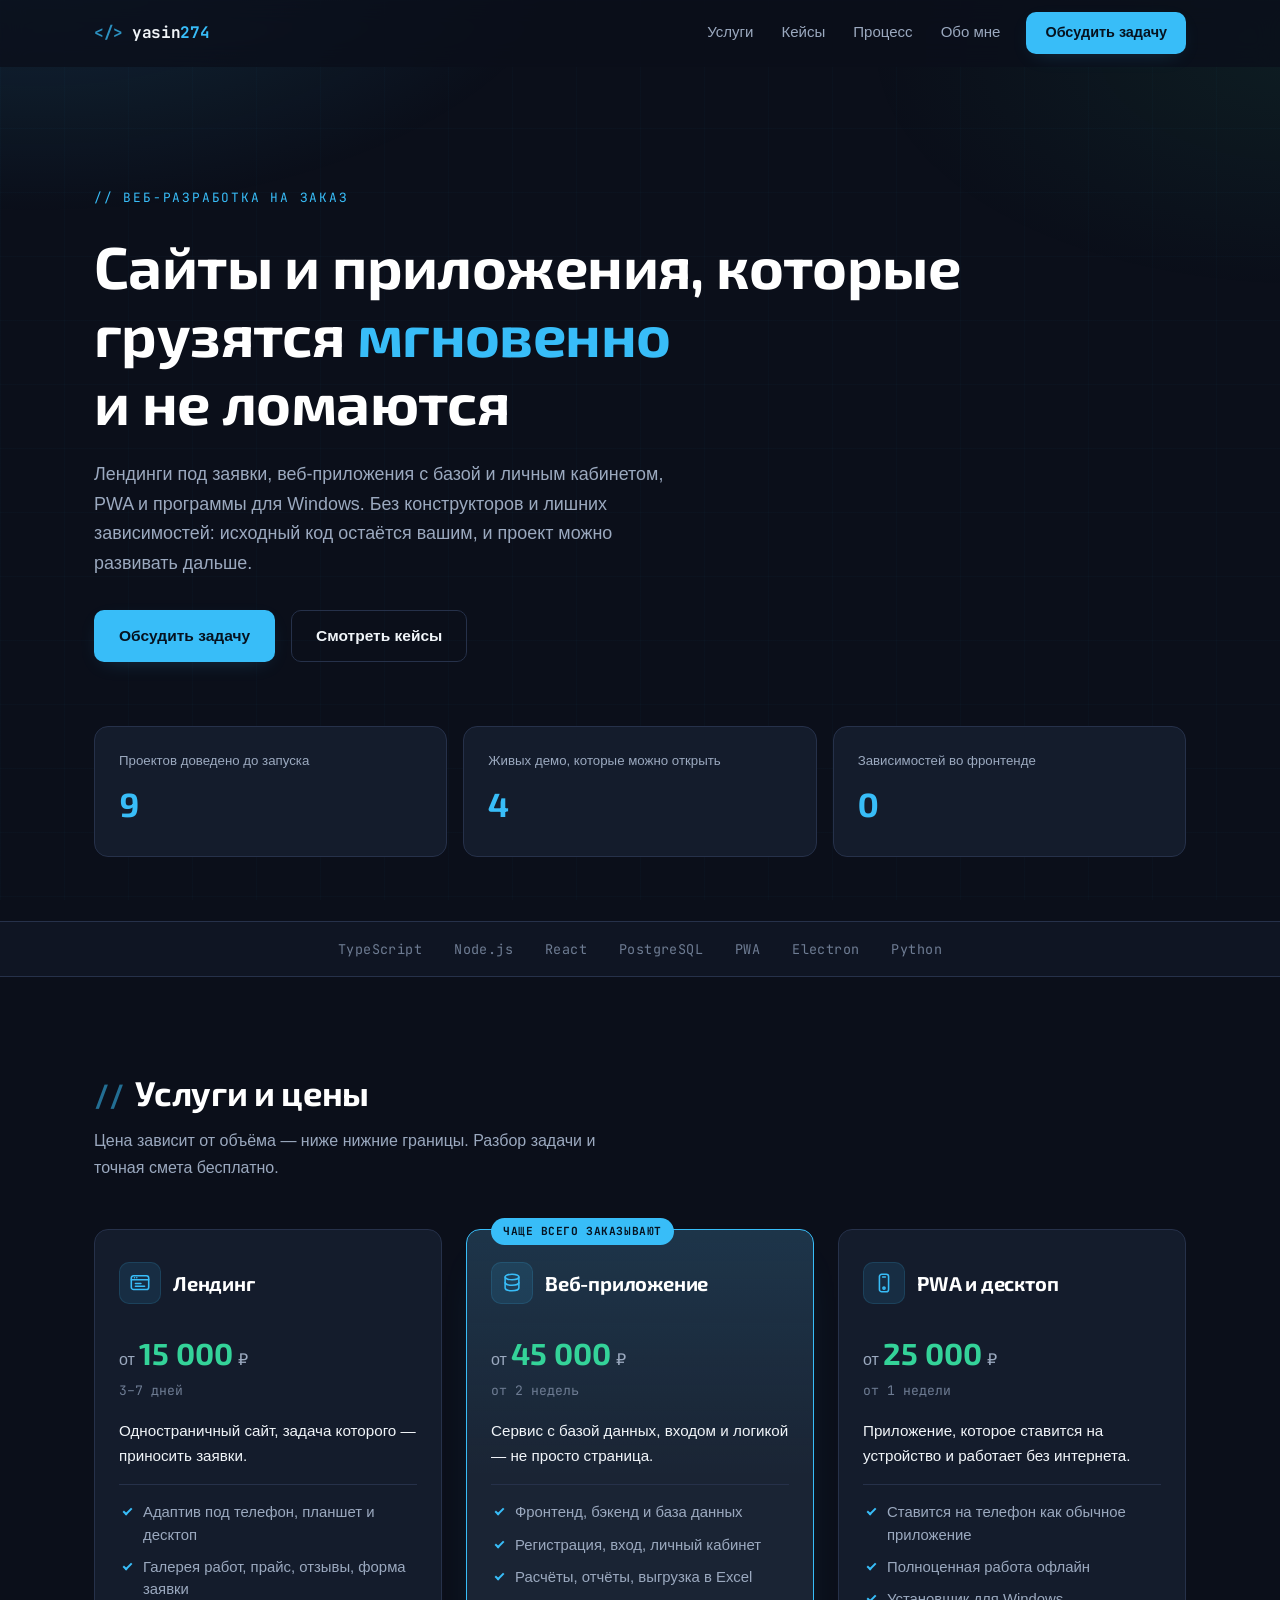
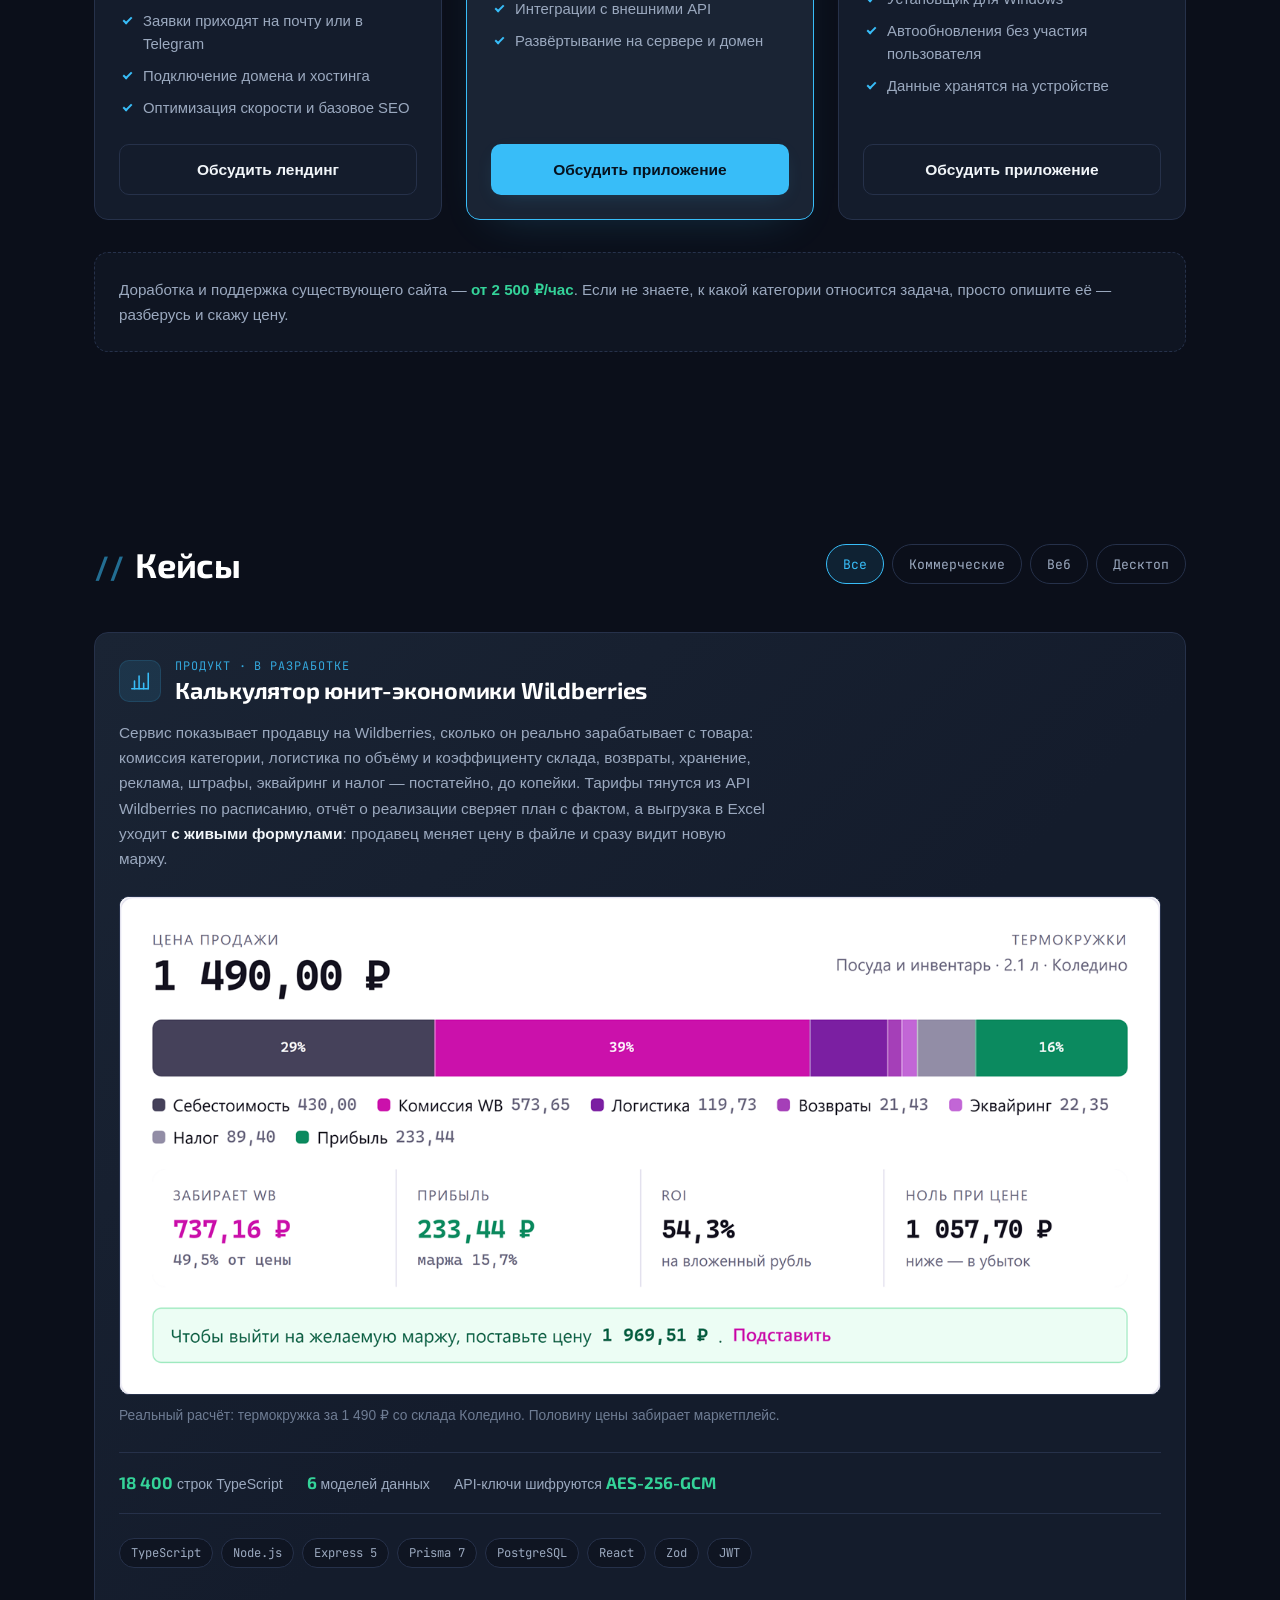
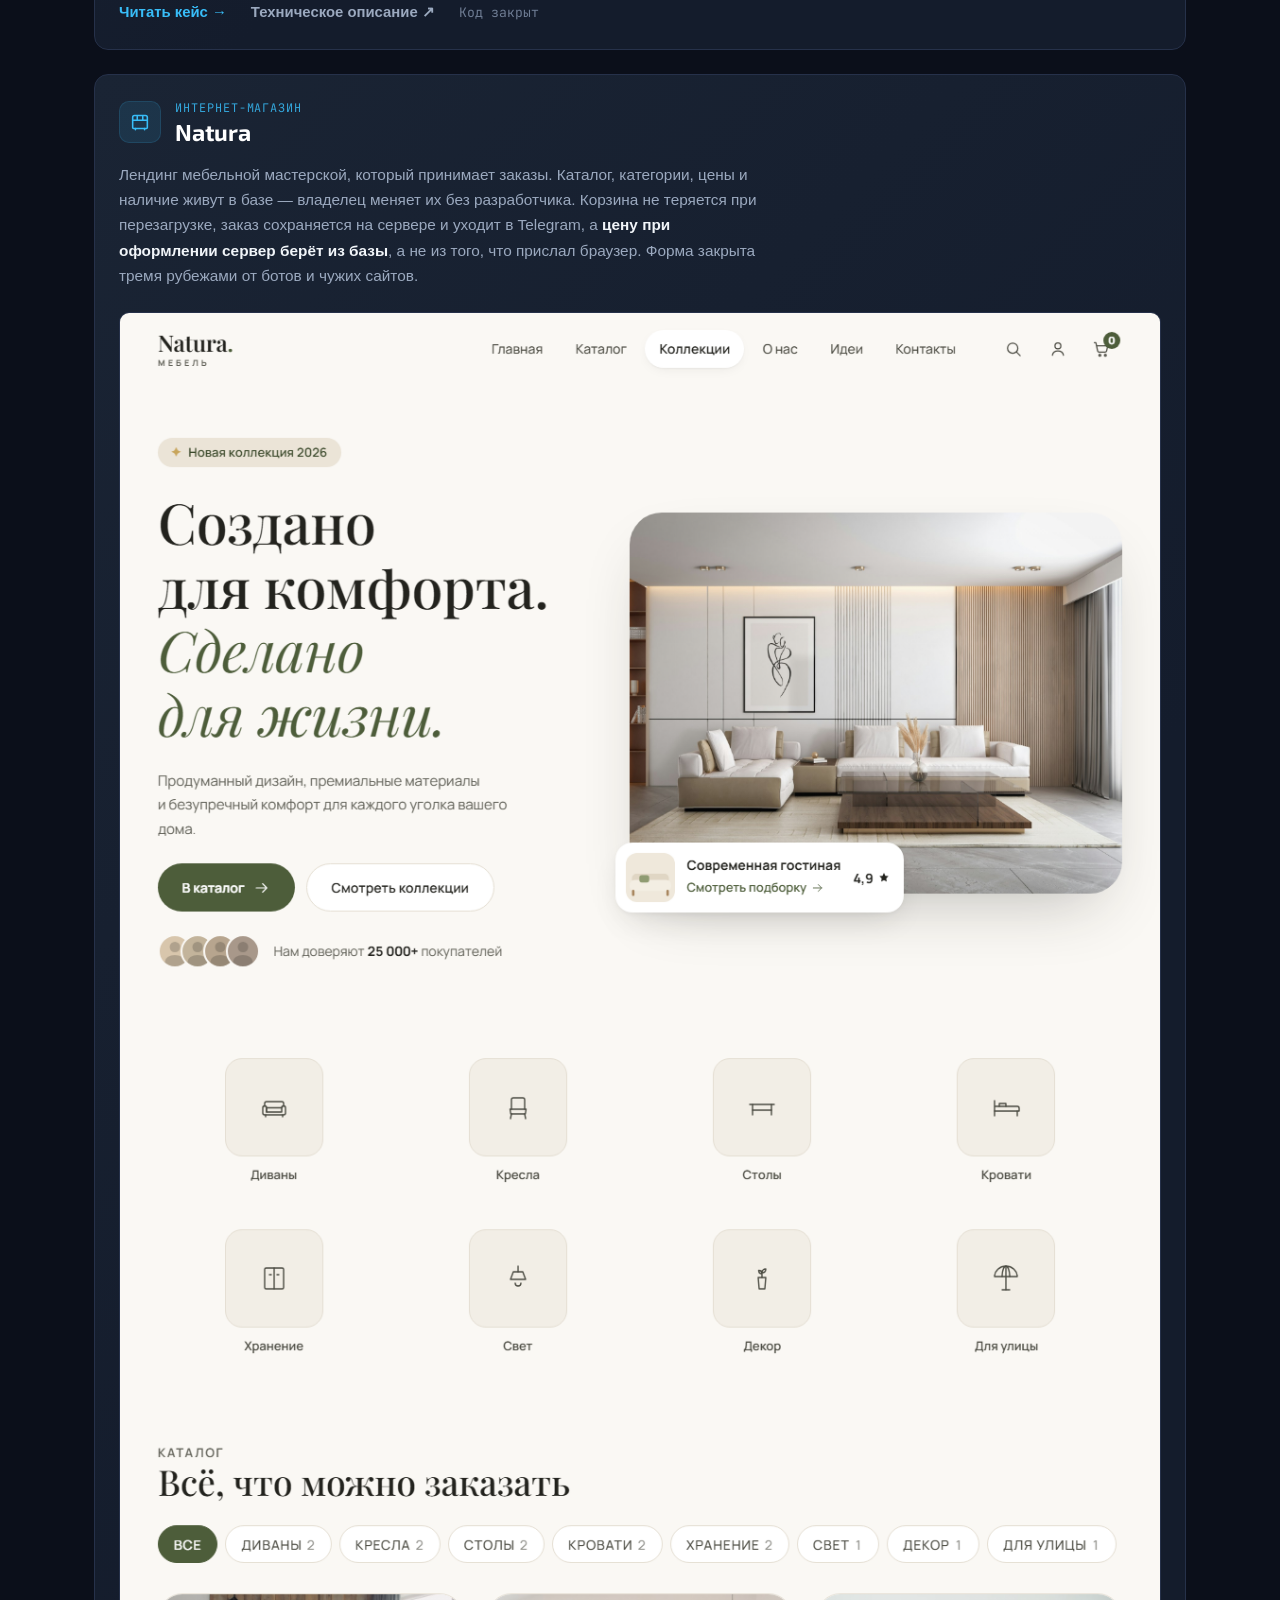
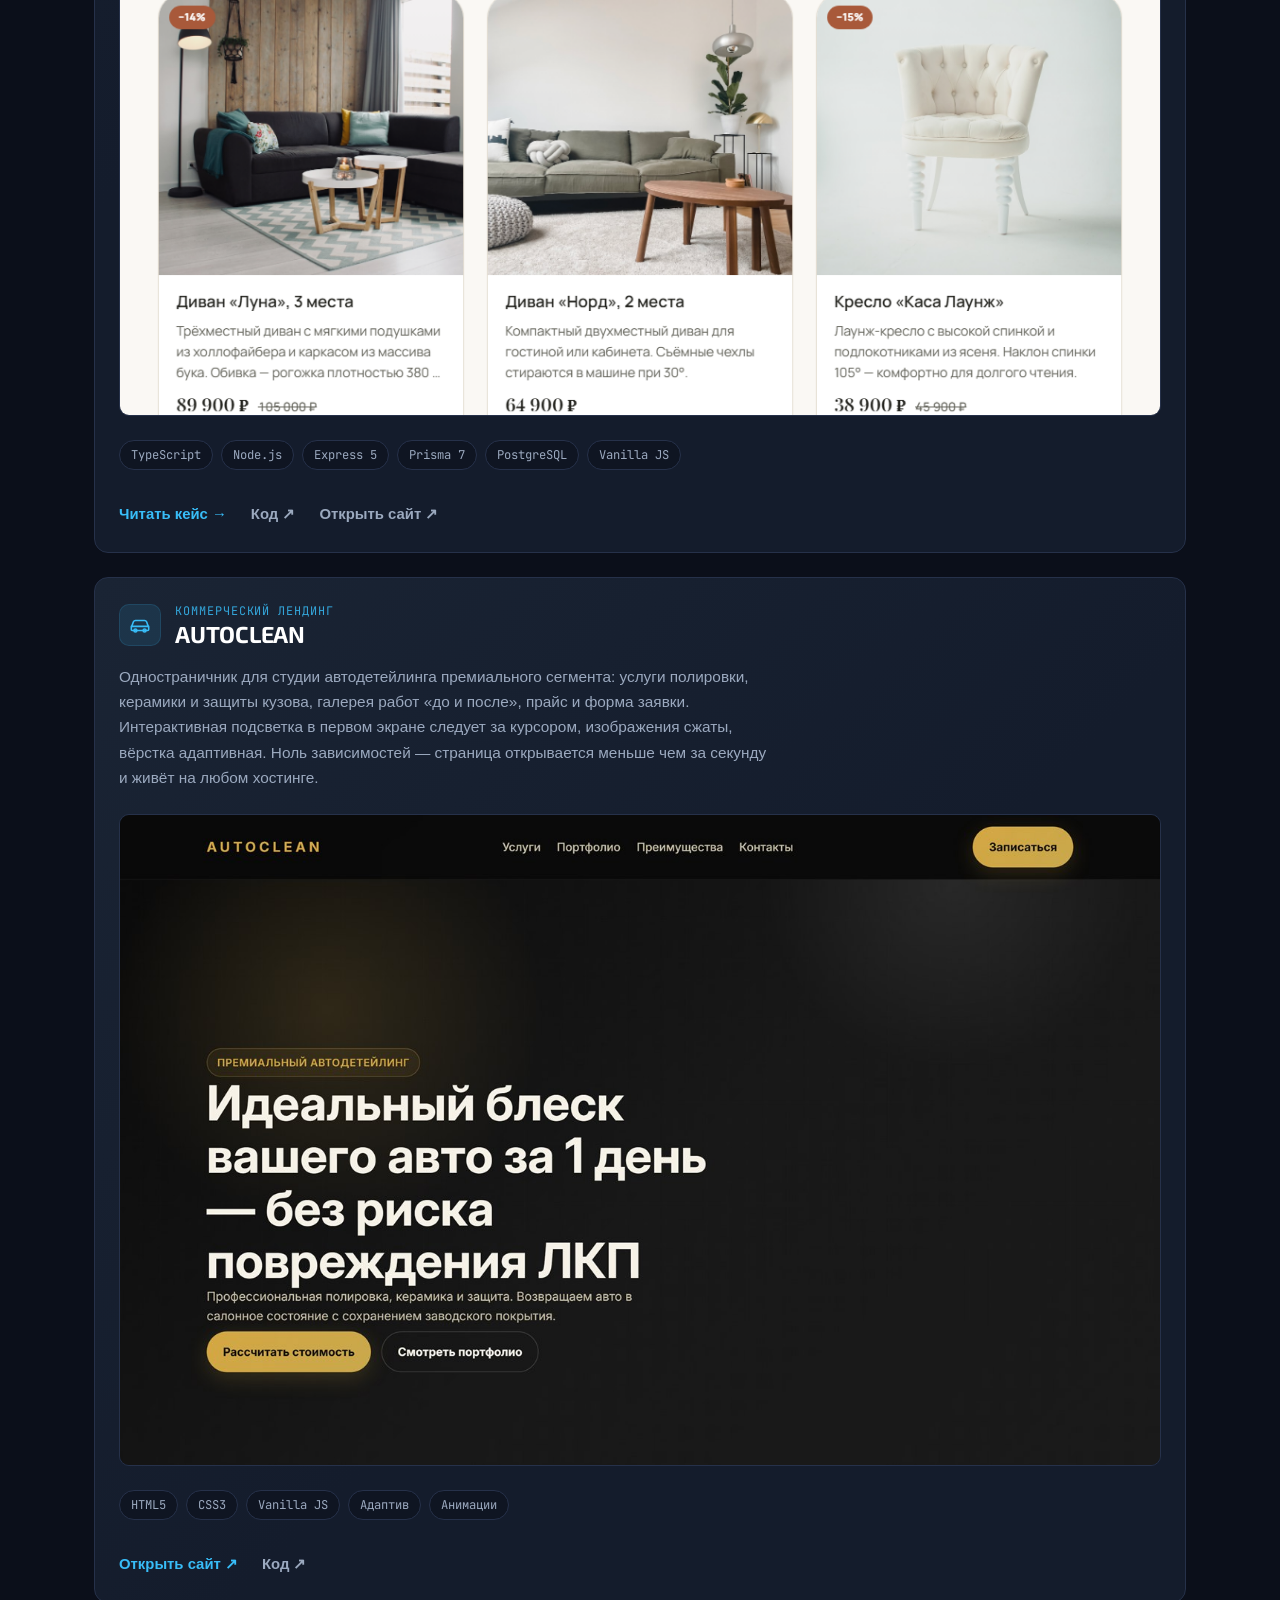
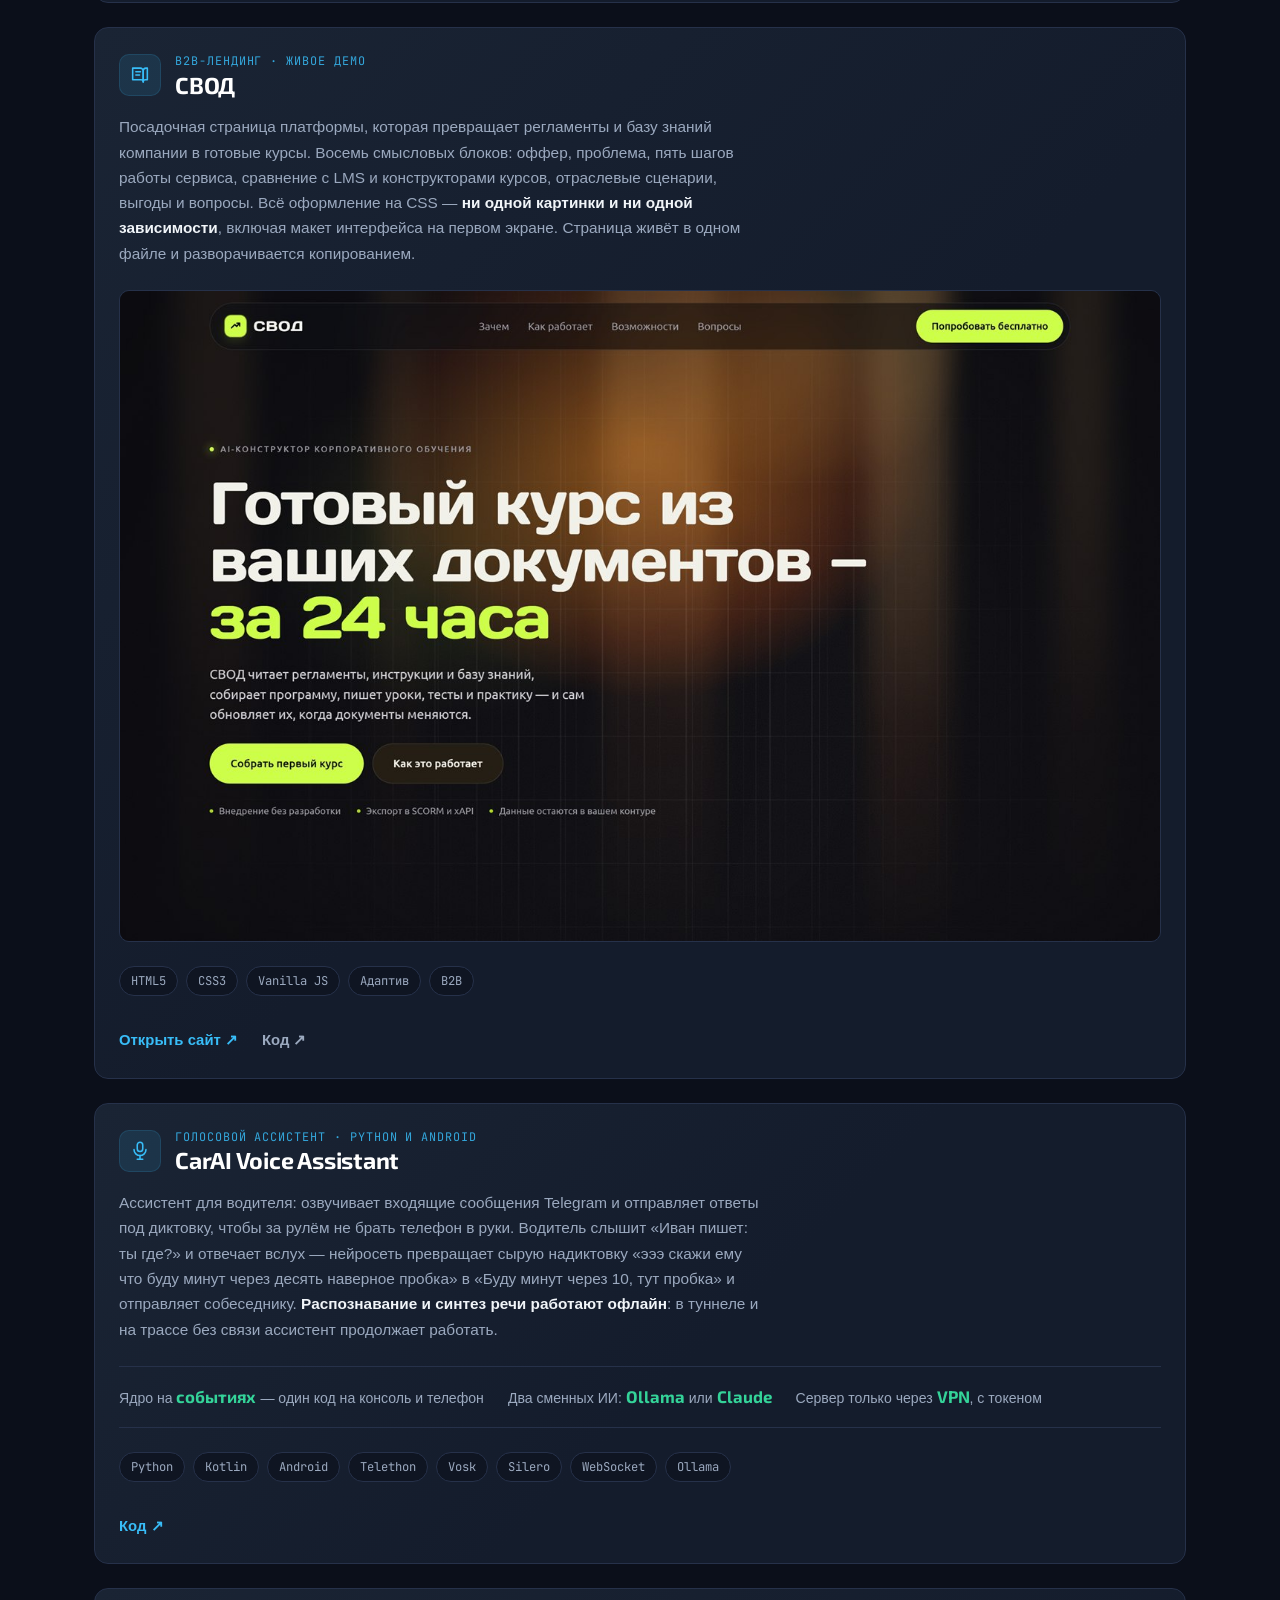
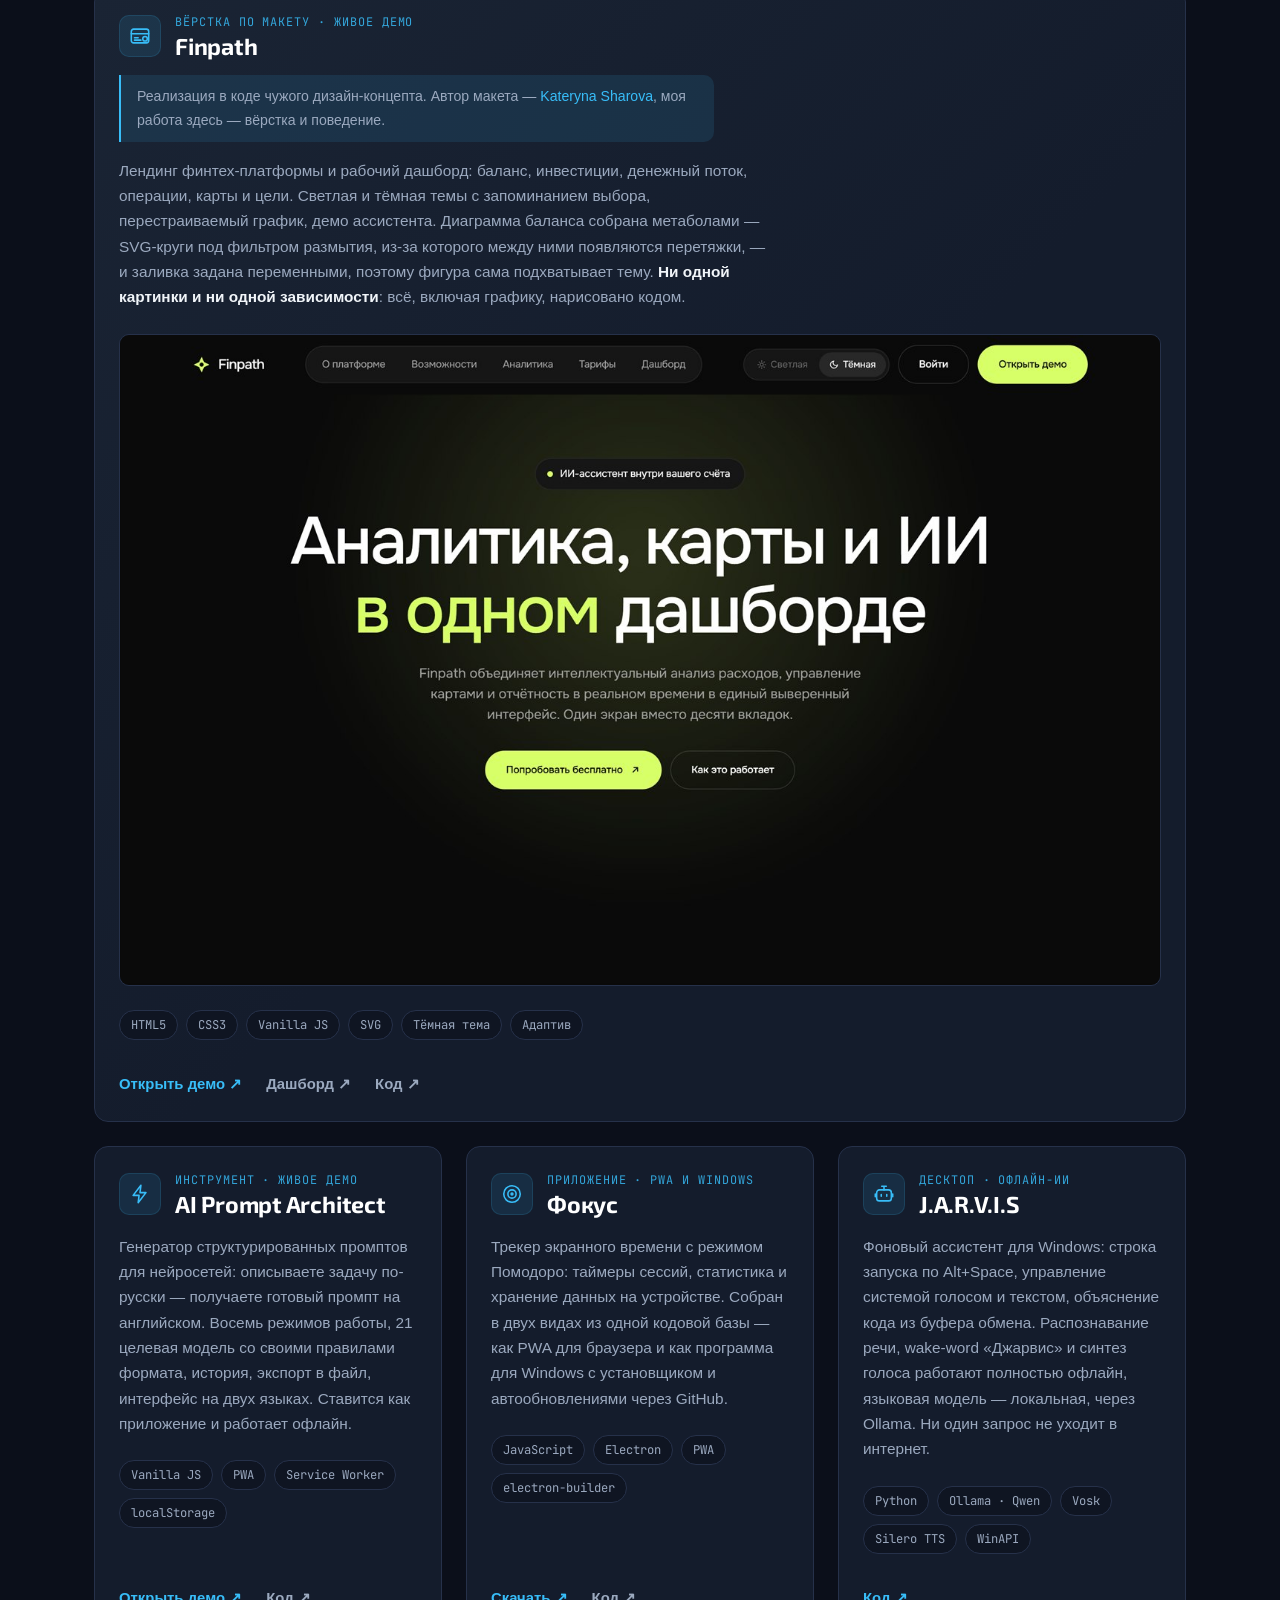
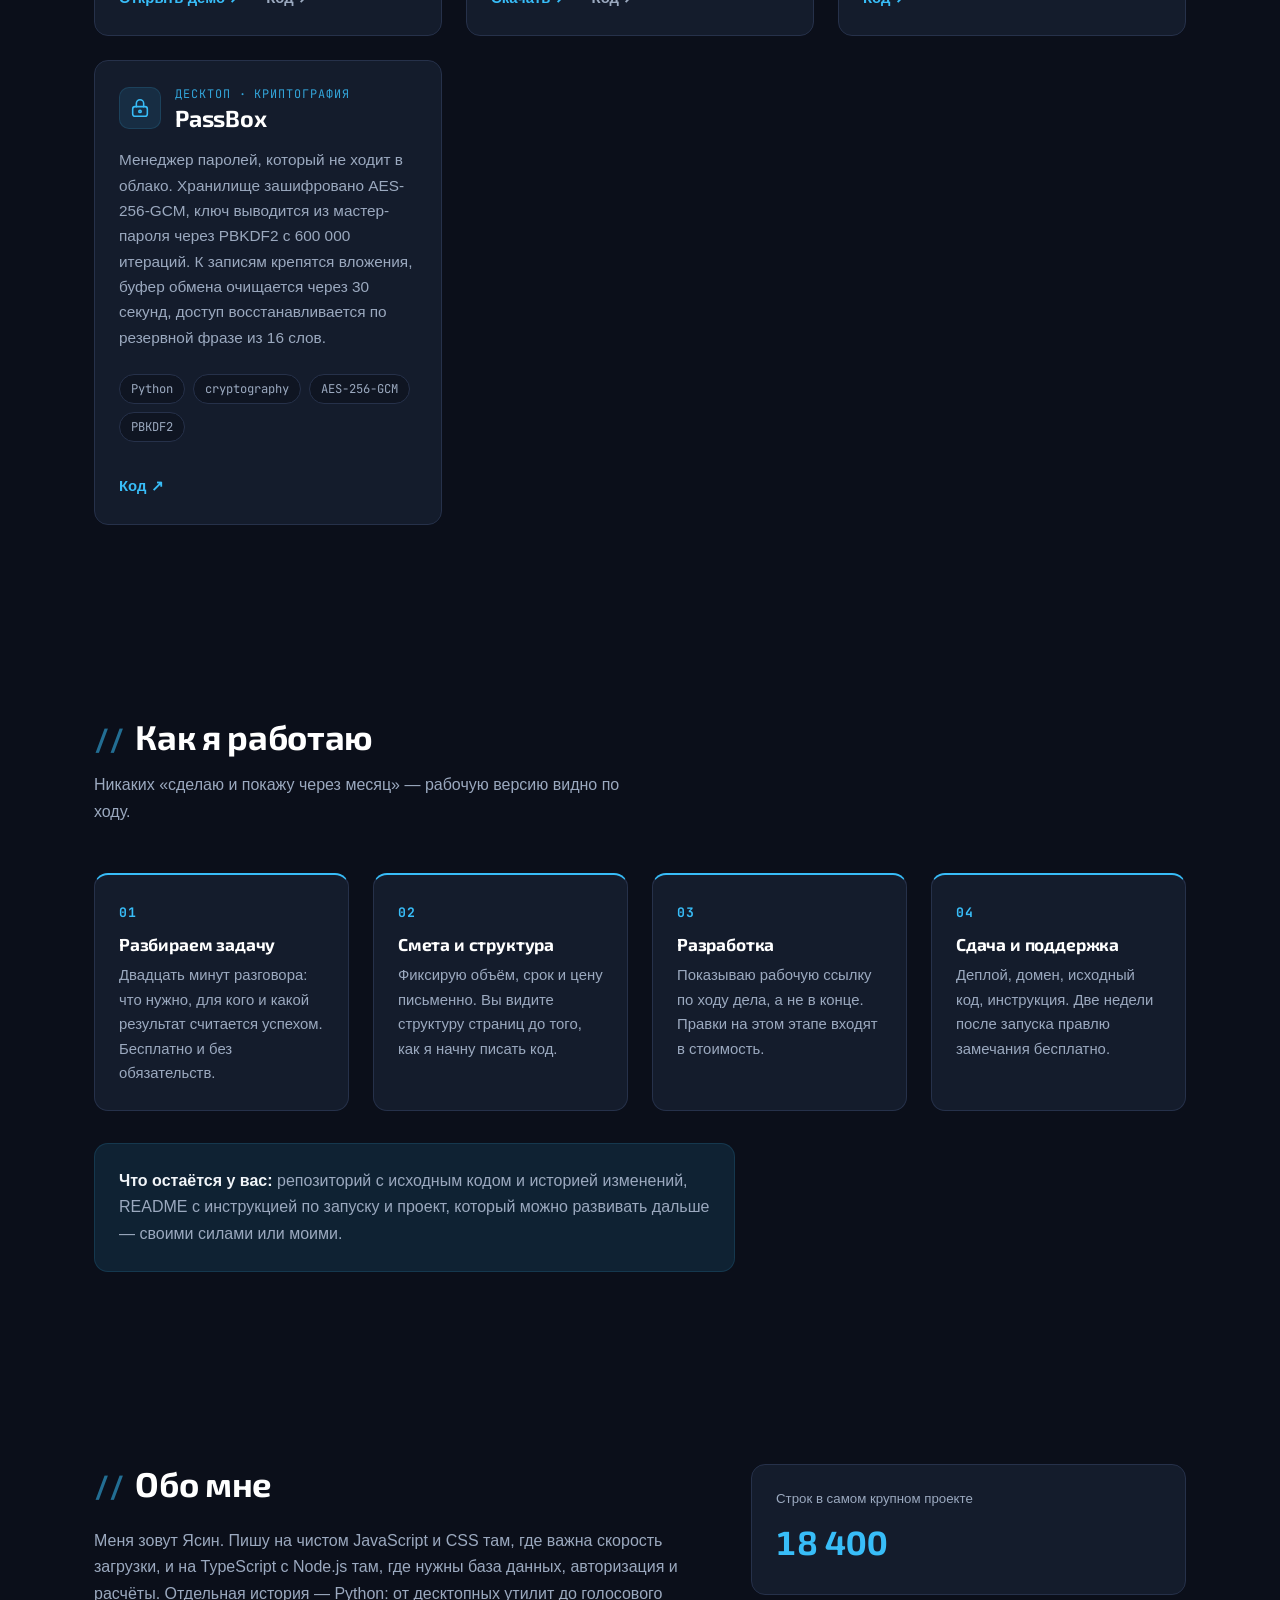
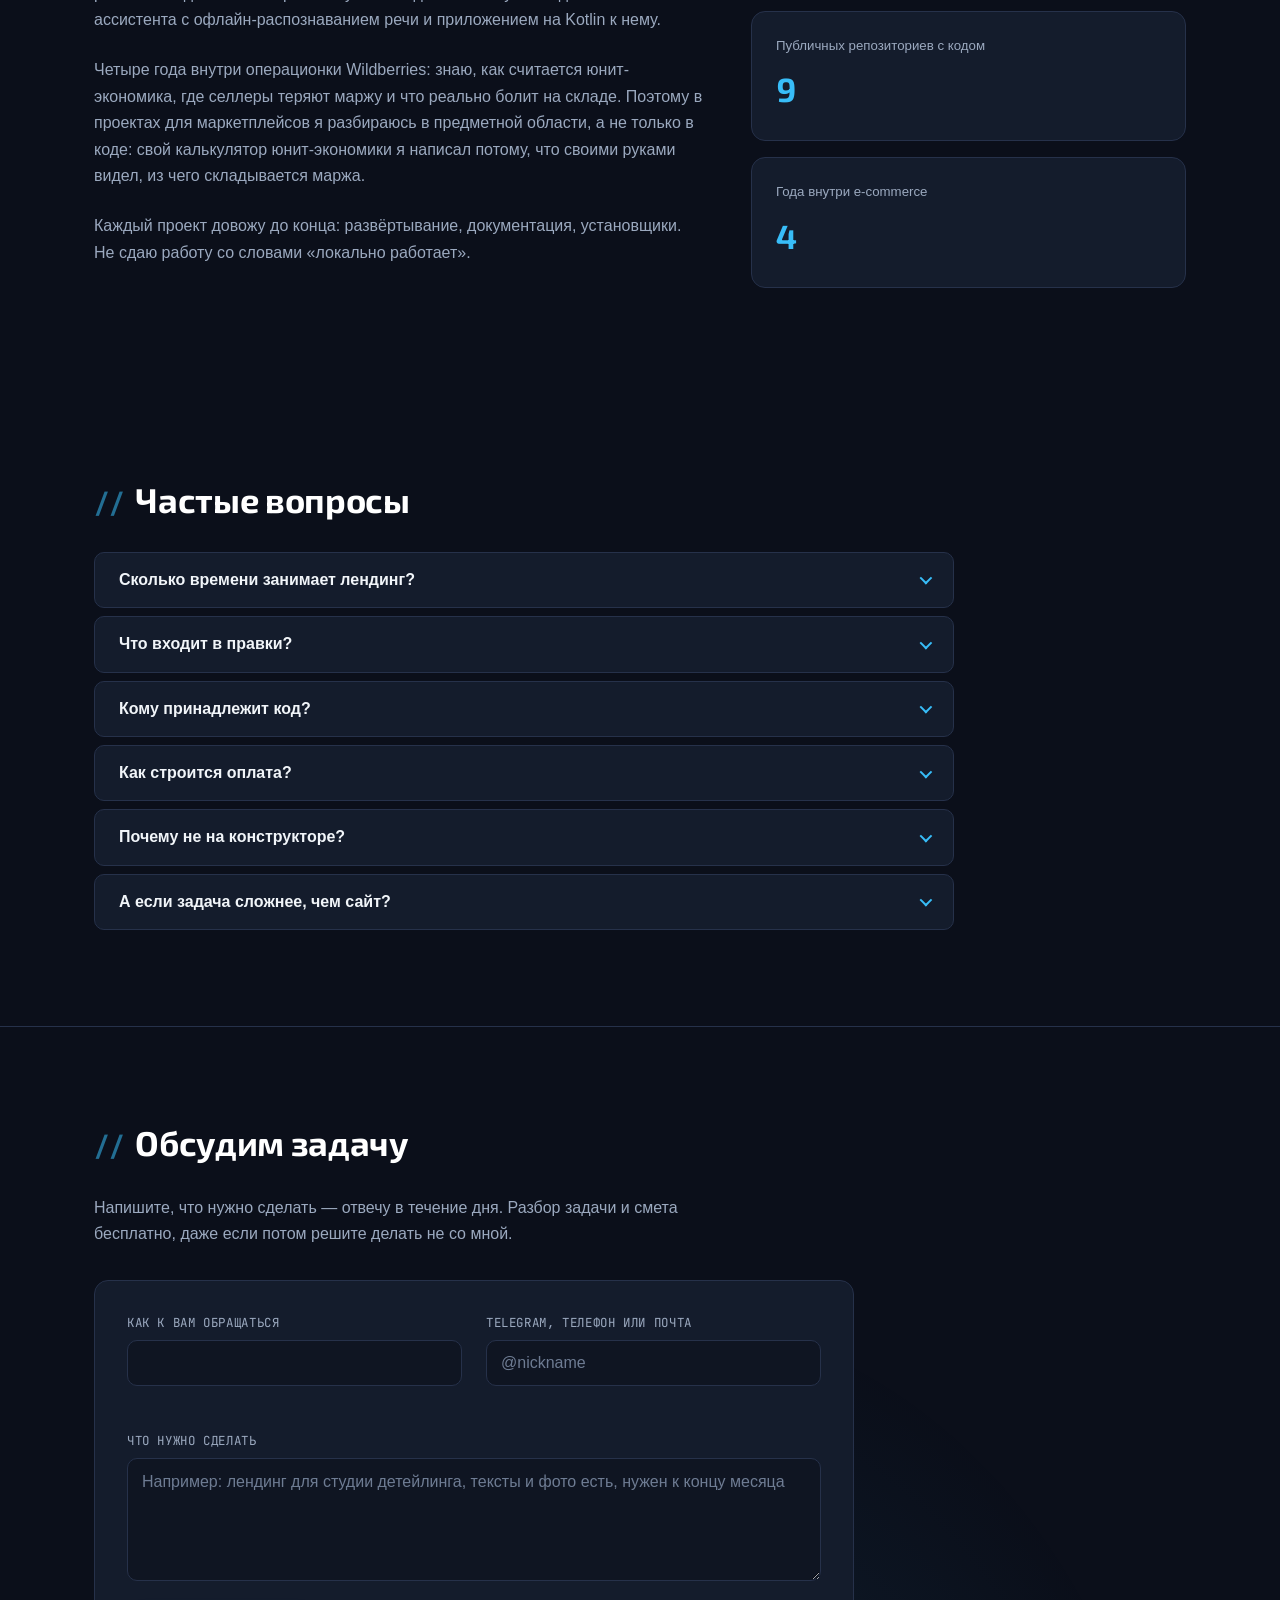
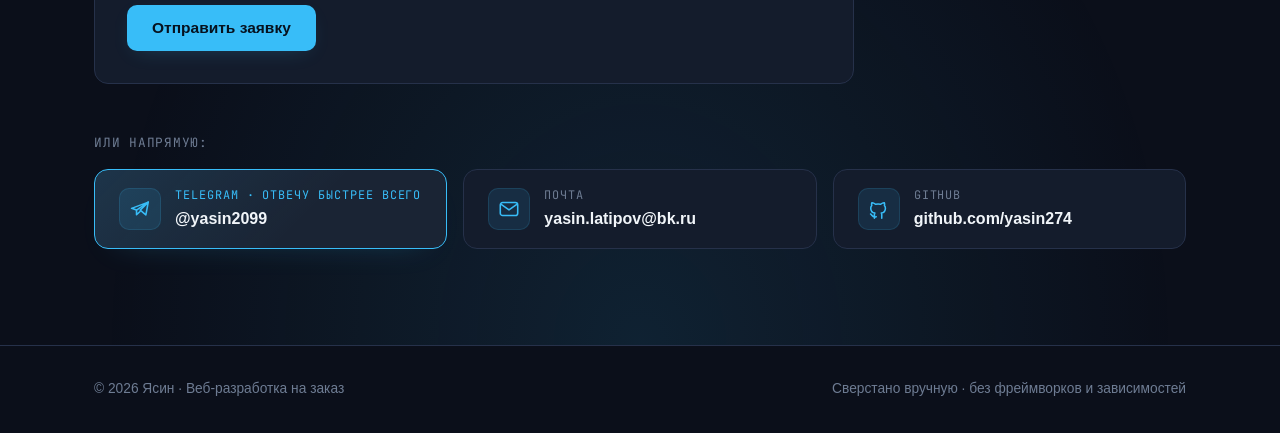
==== commit 32619a93: "Второй кейс: Natura — лендинг, который принимает заказы Первый кейс про расчёты и данные, этот — про" ====
--- a/index.html
+++ b/index.html
@@ -269,7 +269,50 @@
             </div>
           </article>
 
-          <!-- 2. AUTOCLEAN -->
+          <!-- 2. Natura -->
+          <article class="case case-wide reveal" data-category="commercial web">
+            <div class="case-top">
+              <span class="case-icon" aria-hidden="true">
+                <svg viewBox="0 0 24 24" fill="none" stroke="currentColor" stroke-width="1.7" stroke-linecap="round" stroke-linejoin="round">
+                  <path d="M4 10h16v8a1 1 0 01-1 1H5a1 1 0 01-1-1z"/>
+                  <path d="M4 10V7a2 2 0 012-2h12a2 2 0 012 2v3"/>
+                  <path d="M9 10V6M15 10V6M7 19v1.5M17 19v1.5"/>
+                </svg>
+              </span>
+              <div>
+                <p class="case-kicker">Интернет-магазин</p>
+                <h3 class="case-title">Natura</h3>
+              </div>
+            </div>
+
+            <p class="case-text">
+              Лендинг мебельной мастерской, который принимает заказы. Каталог,
+              категории, цены и наличие живут в базе — владелец меняет их
+              без разработчика. Корзина не теряется при перезагрузке, заказ
+              сохраняется на сервере и уходит в Telegram, а <b>цену при
+              оформлении сервер берёт из базы</b>, а не из того, что прислал
+              браузер. Форма закрыта тремя рубежами от ботов и чужих сайтов.
+            </p>
+
+            <figure class="case-media">
+              <img src="images/natura-catalog.png" width="1100" height="1800"
+                   loading="lazy" decoding="async"
+                   alt="Главная страница Natura: первый экран с фотографией светлой гостиной, плитки категорий мебели и каталог с фильтрами по категориям, карточками товаров, ценами и скидками">
+            </figure>
+
+            <ul class="case-tags">
+              <li>TypeScript</li><li>Node.js</li><li>Express 5</li>
+              <li>Prisma 7</li><li>PostgreSQL</li><li>Vanilla JS</li>
+            </ul>
+
+            <div class="case-links">
+              <a class="link-primary" href="case-natura.html">Читать кейс →</a>
+              <a class="link-code" href="https://github.com/yasin274/natura-landing" target="_blank" rel="noopener">Код ↗</a>
+              <a class="link-code" href="https://natura-landing.vercel.app" target="_blank" rel="noopener">Открыть сайт ↗</a>
+            </div>
+          </article>
+
+          <!-- 3. AUTOCLEAN -->
           <article class="case case-wide reveal" data-category="commercial web">
             <div class="case-top">
               <span class="case-icon" aria-hidden="true">
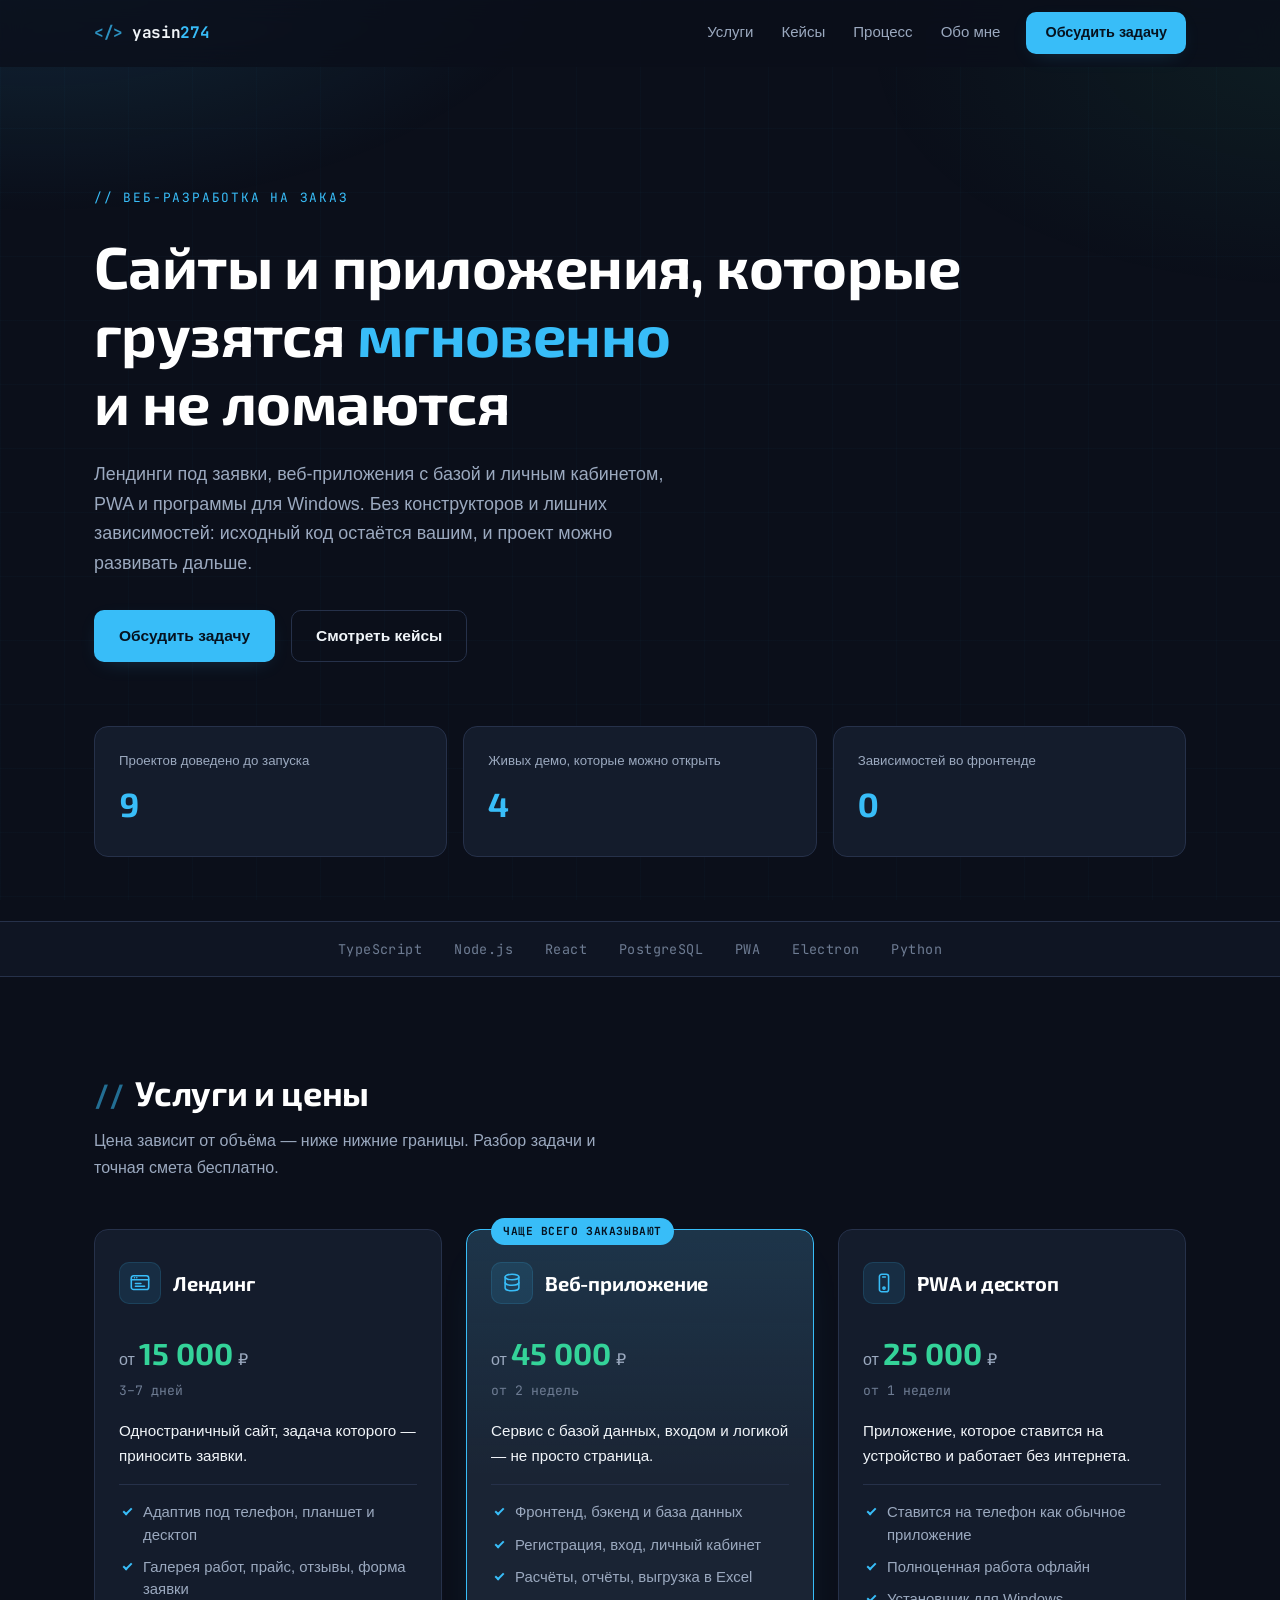
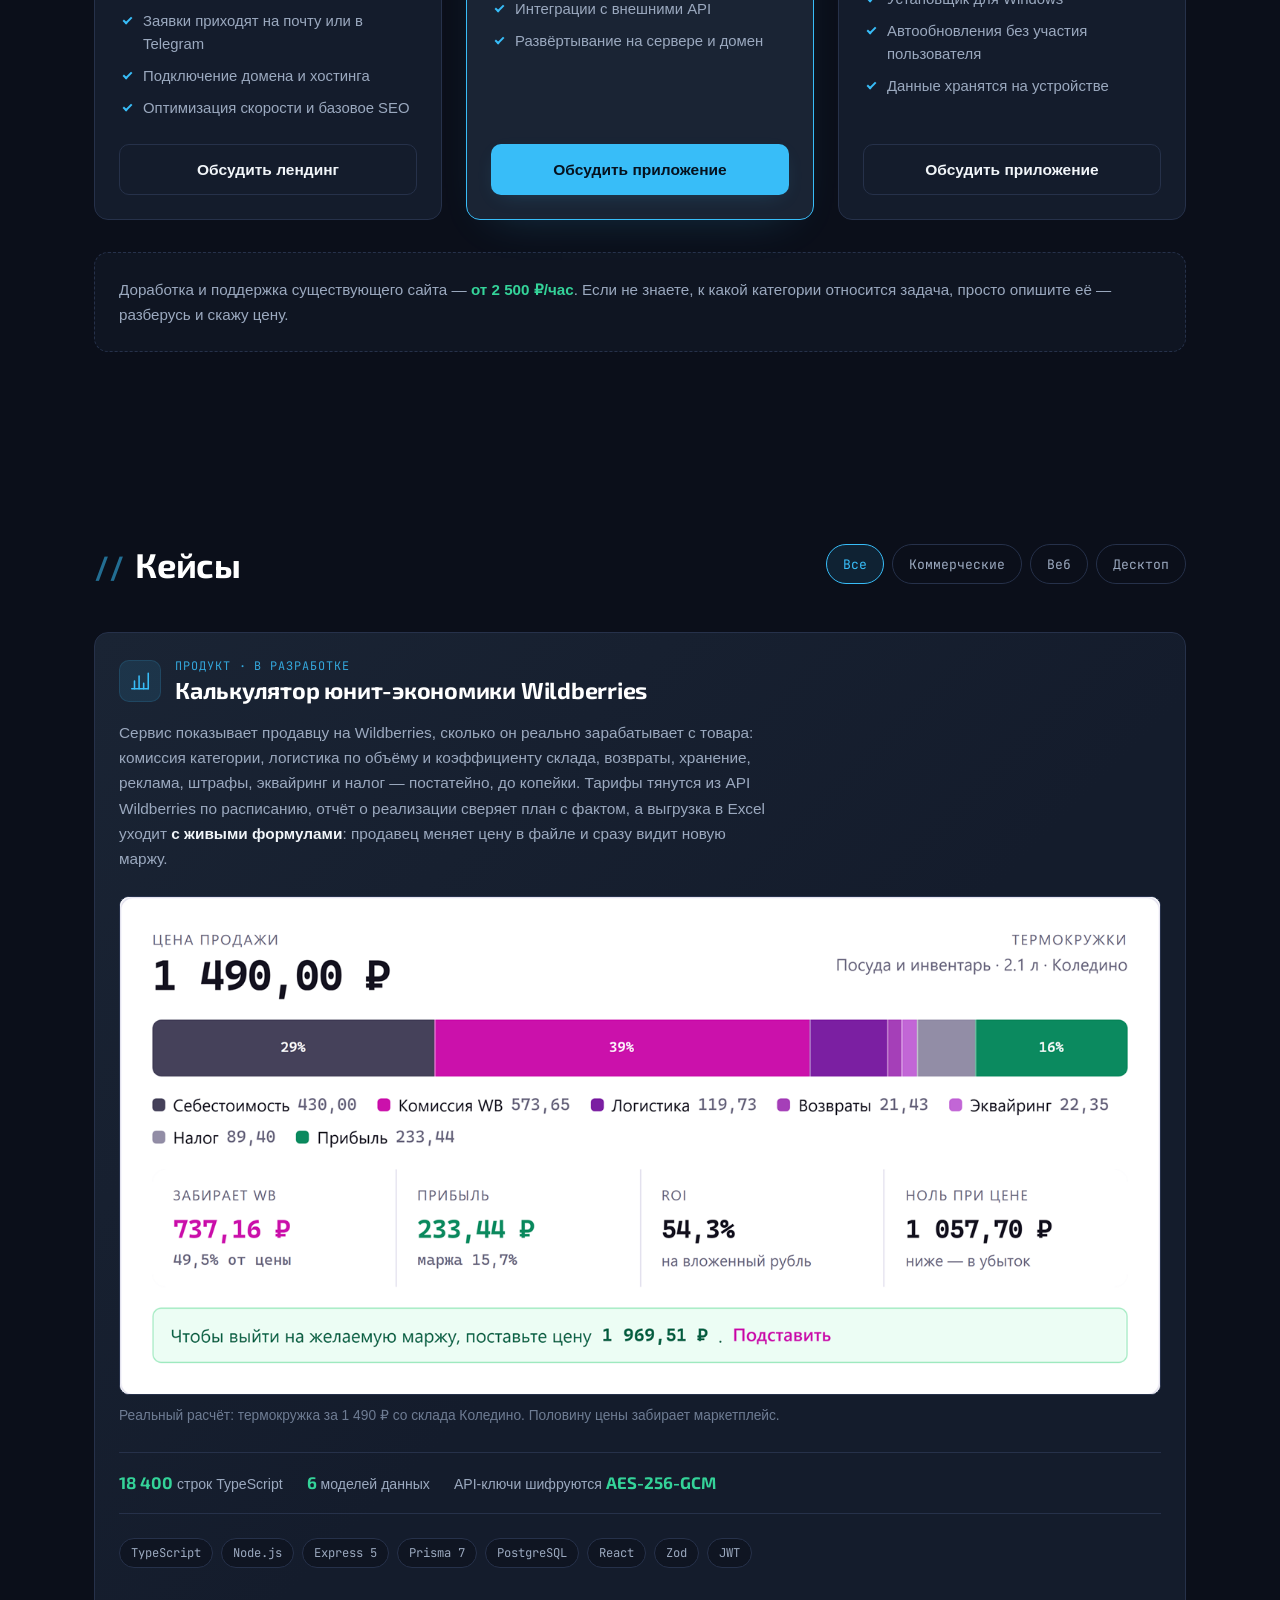
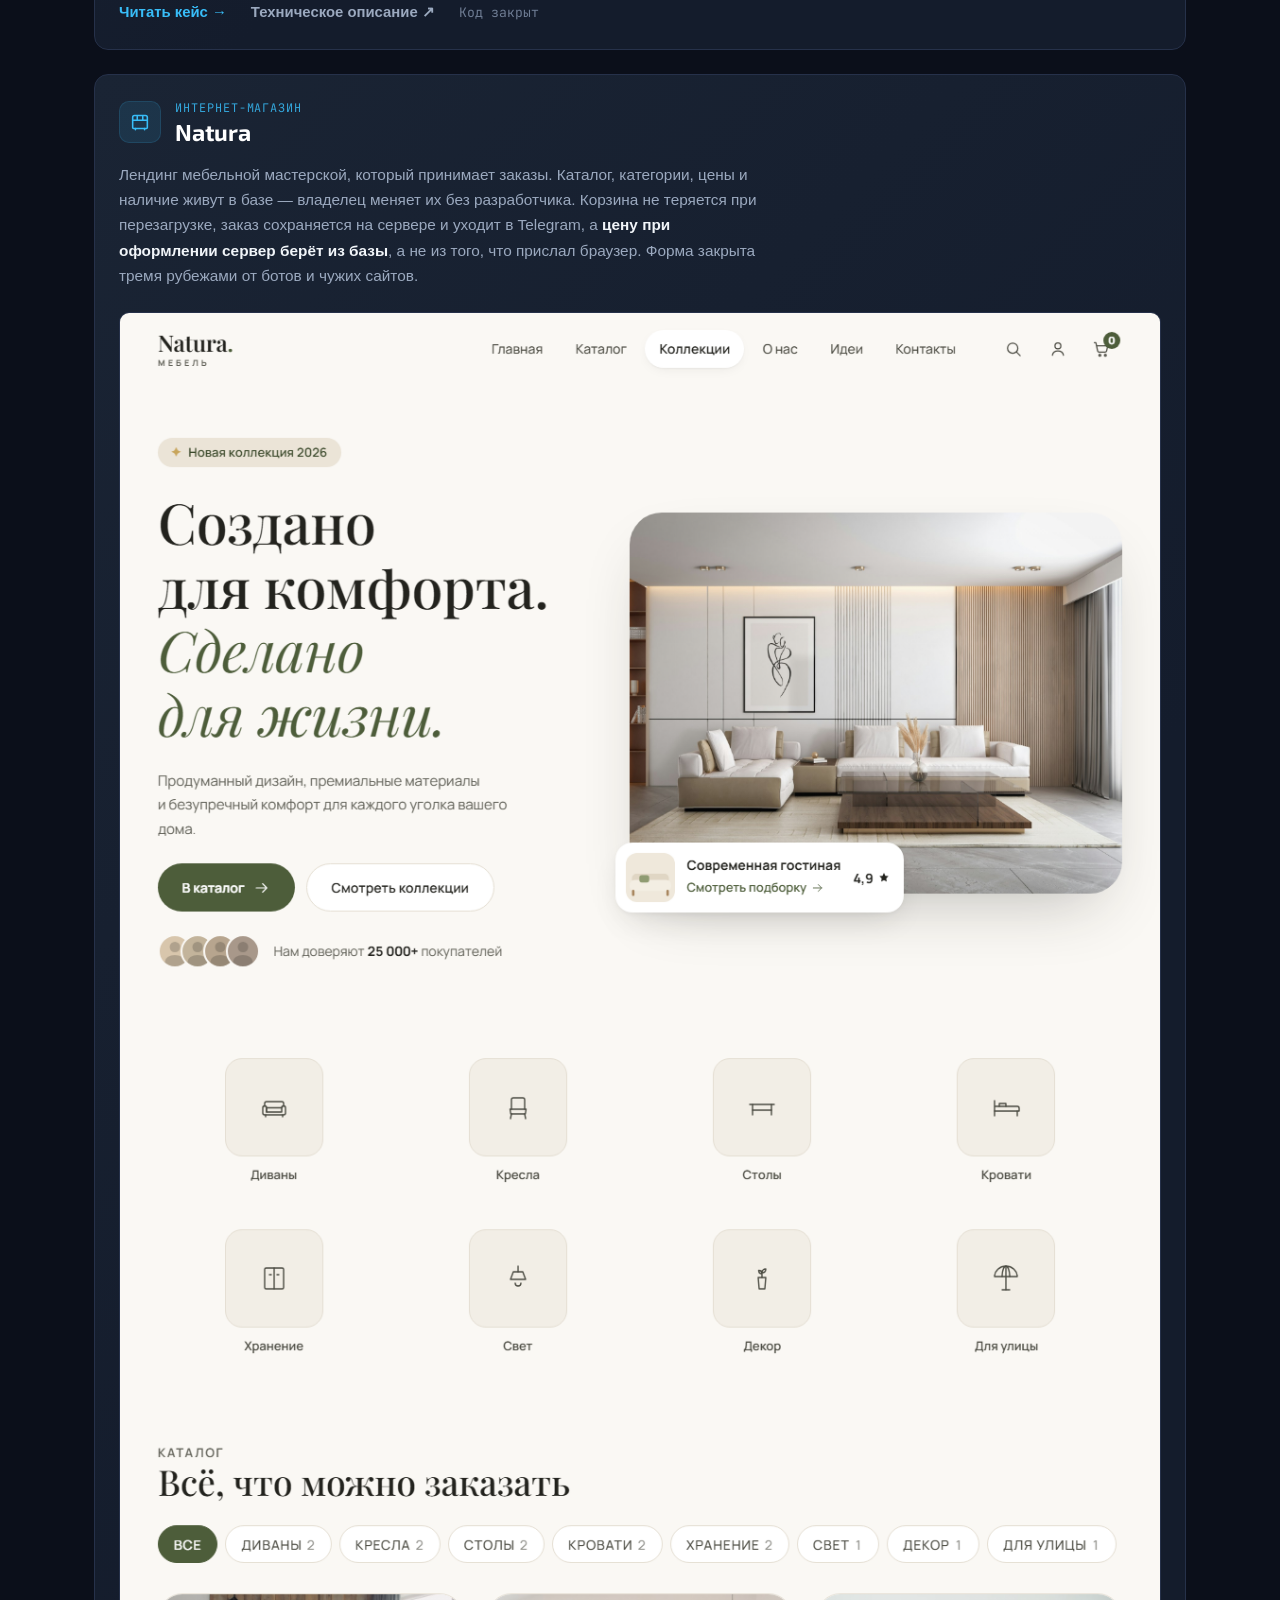
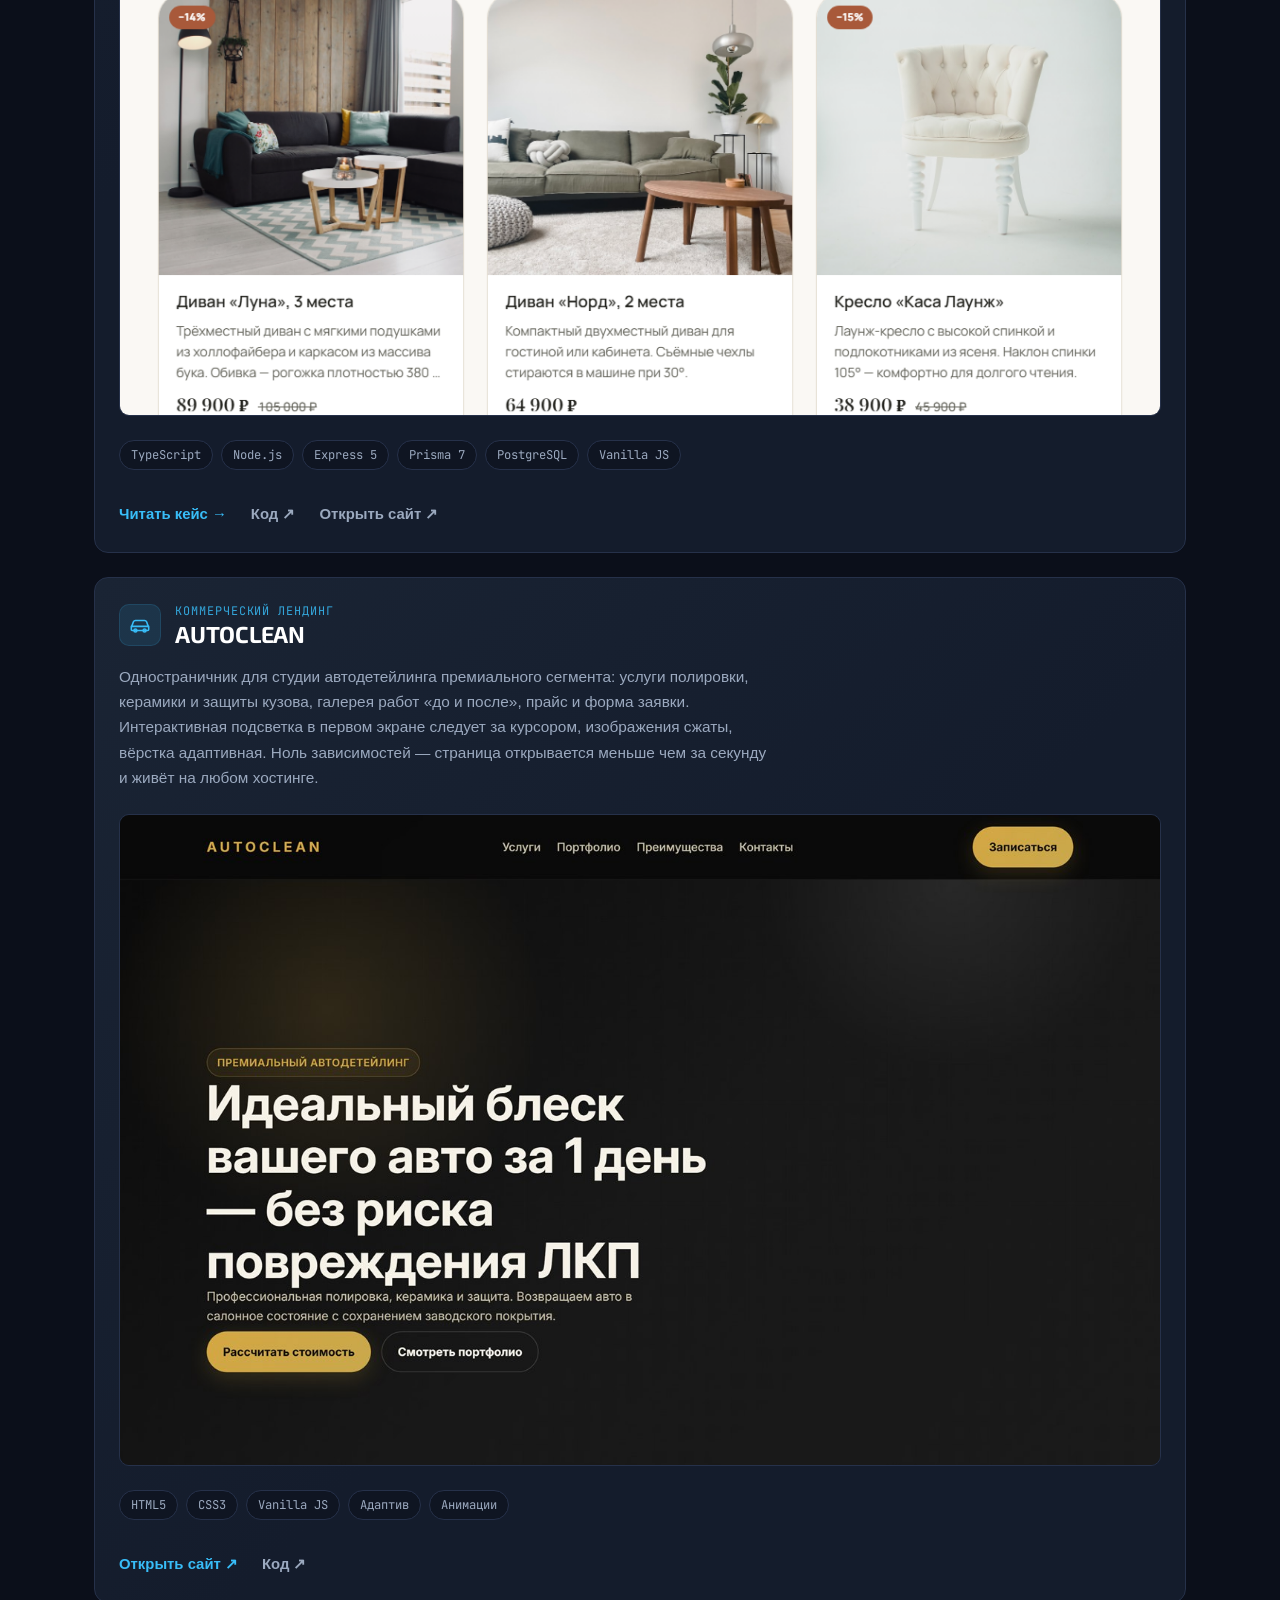
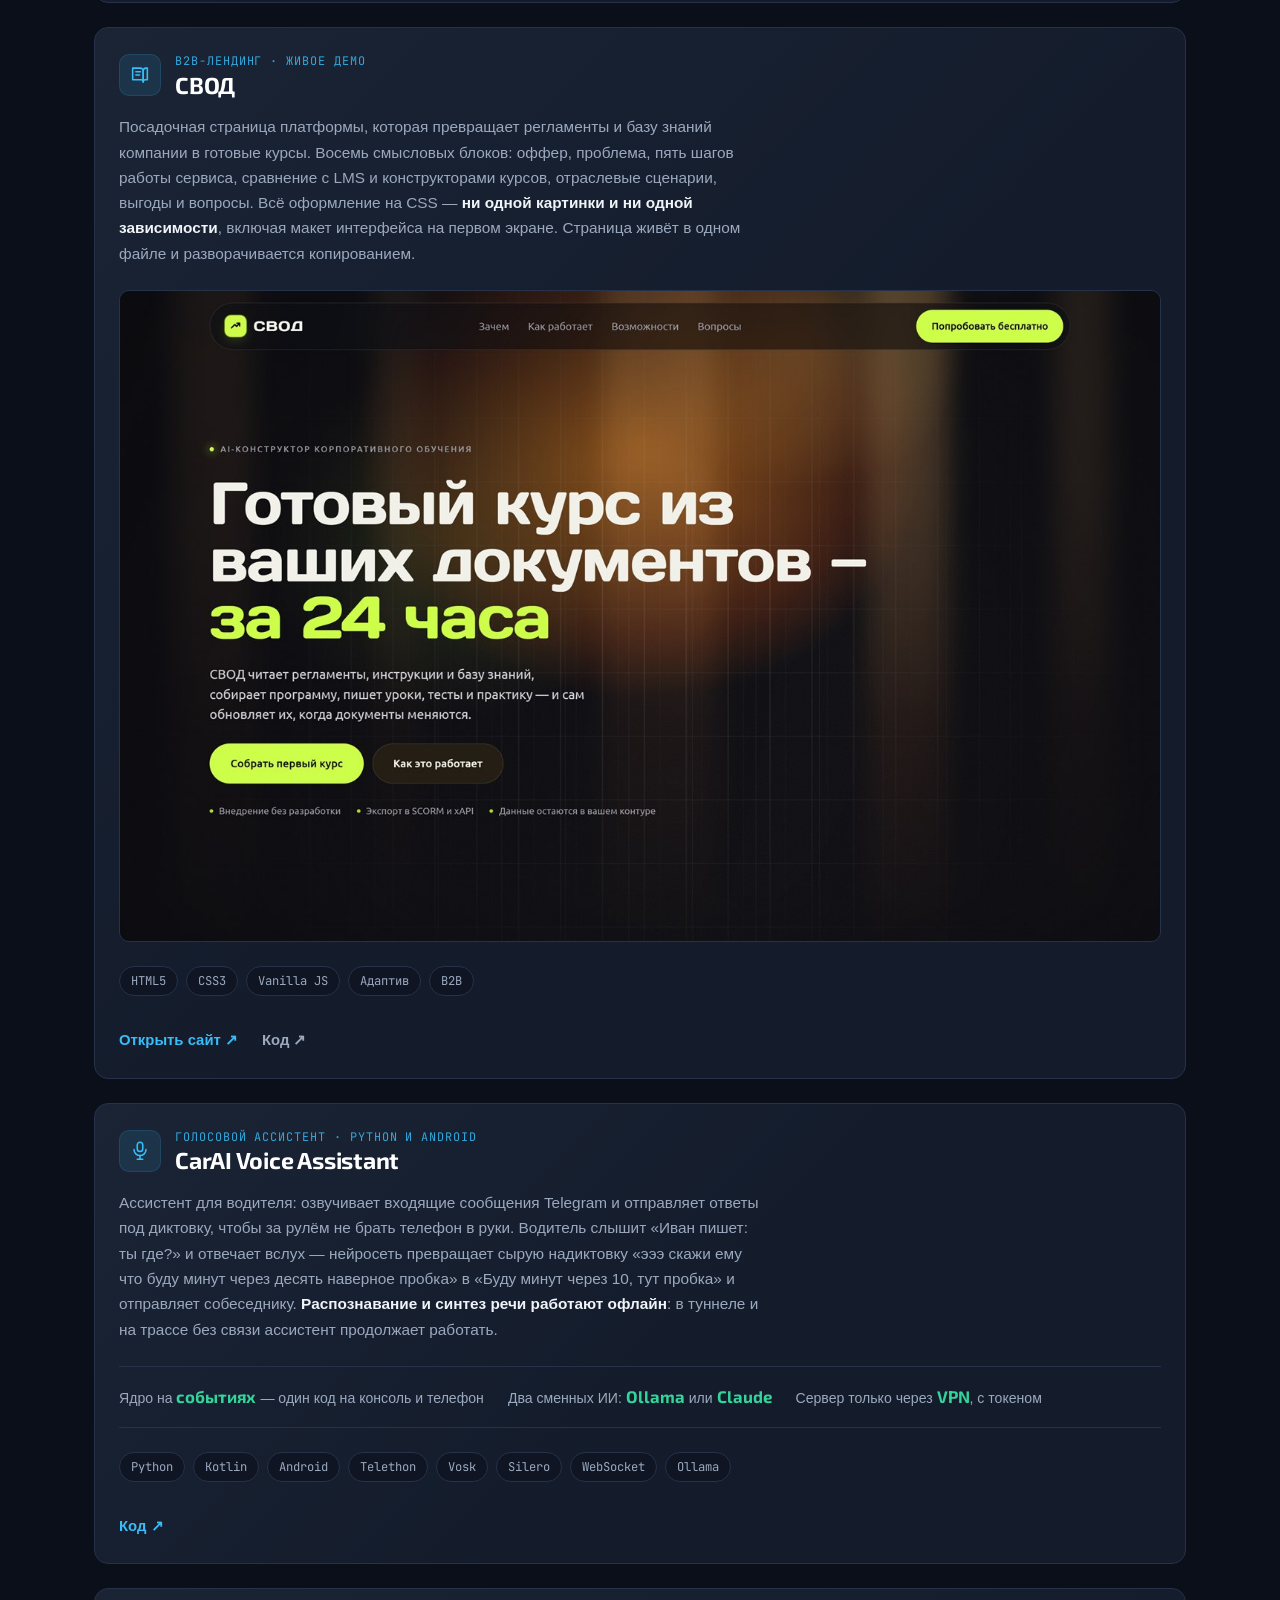
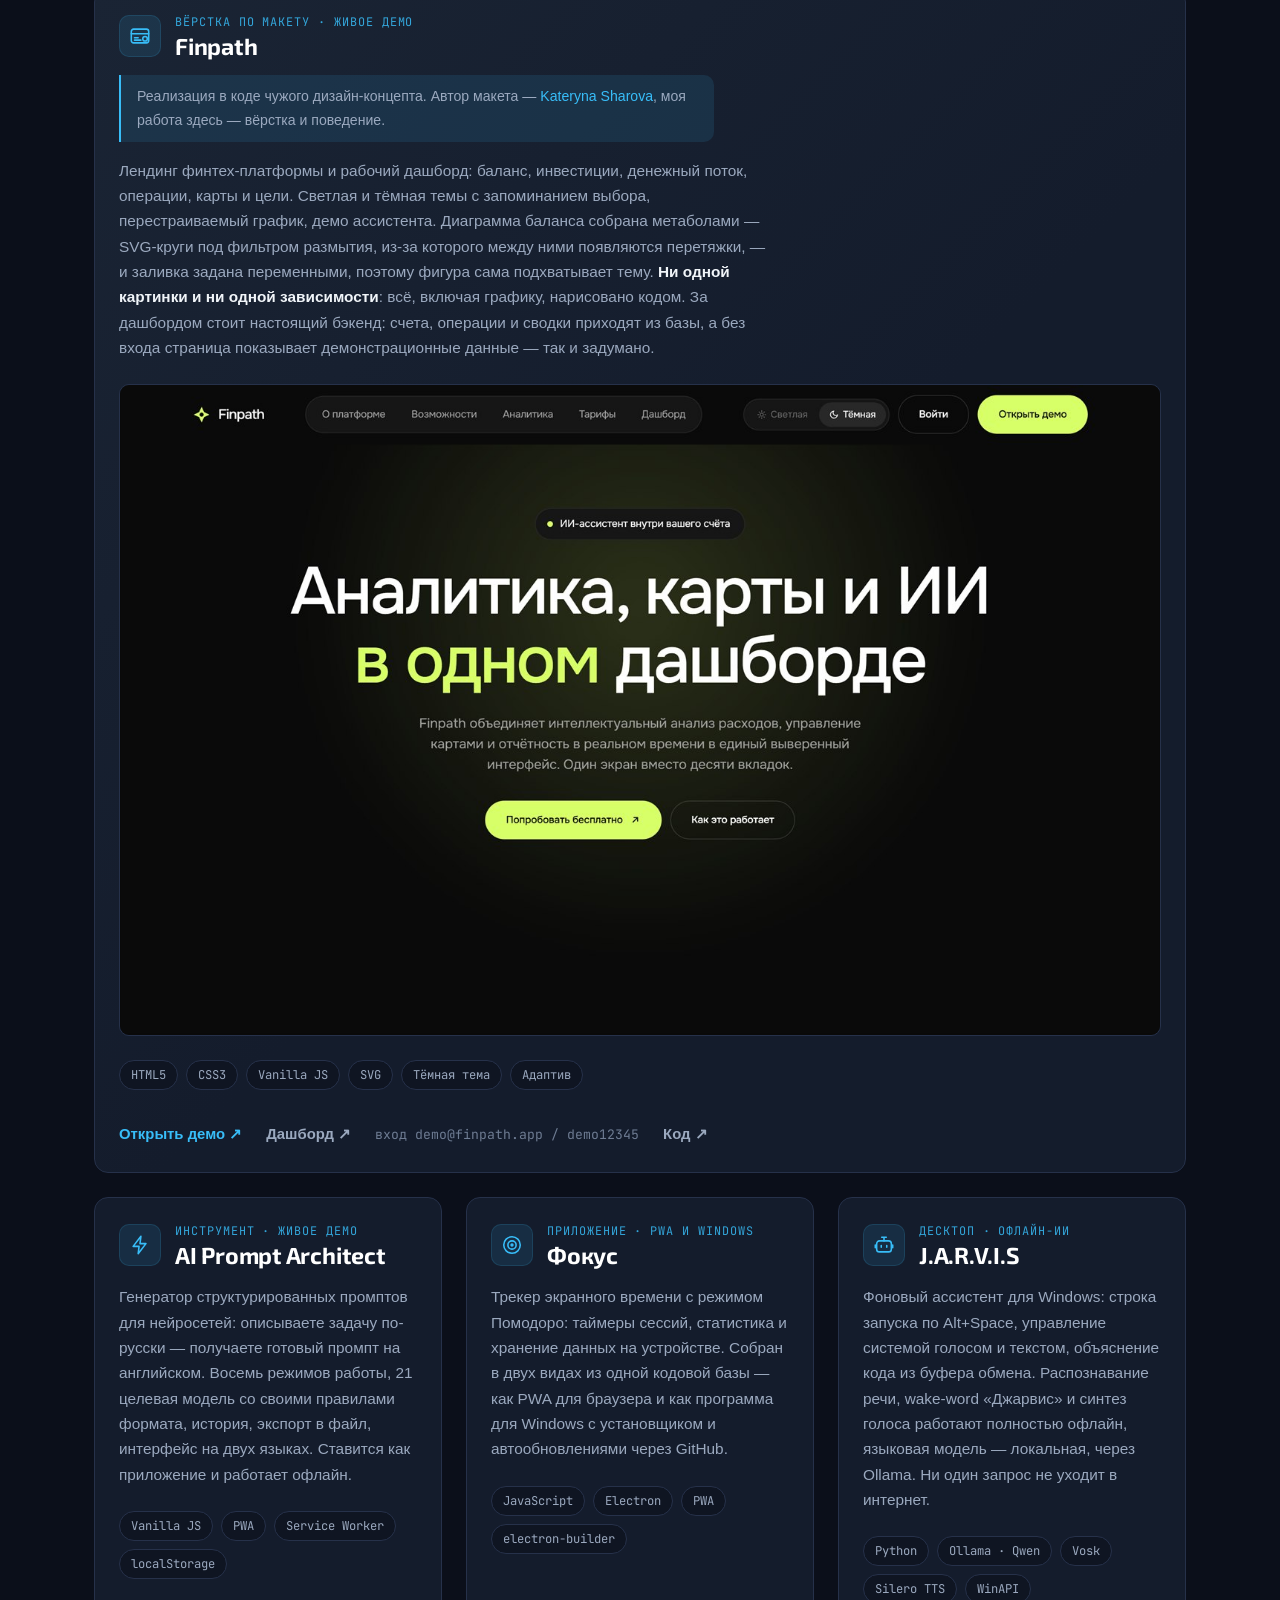
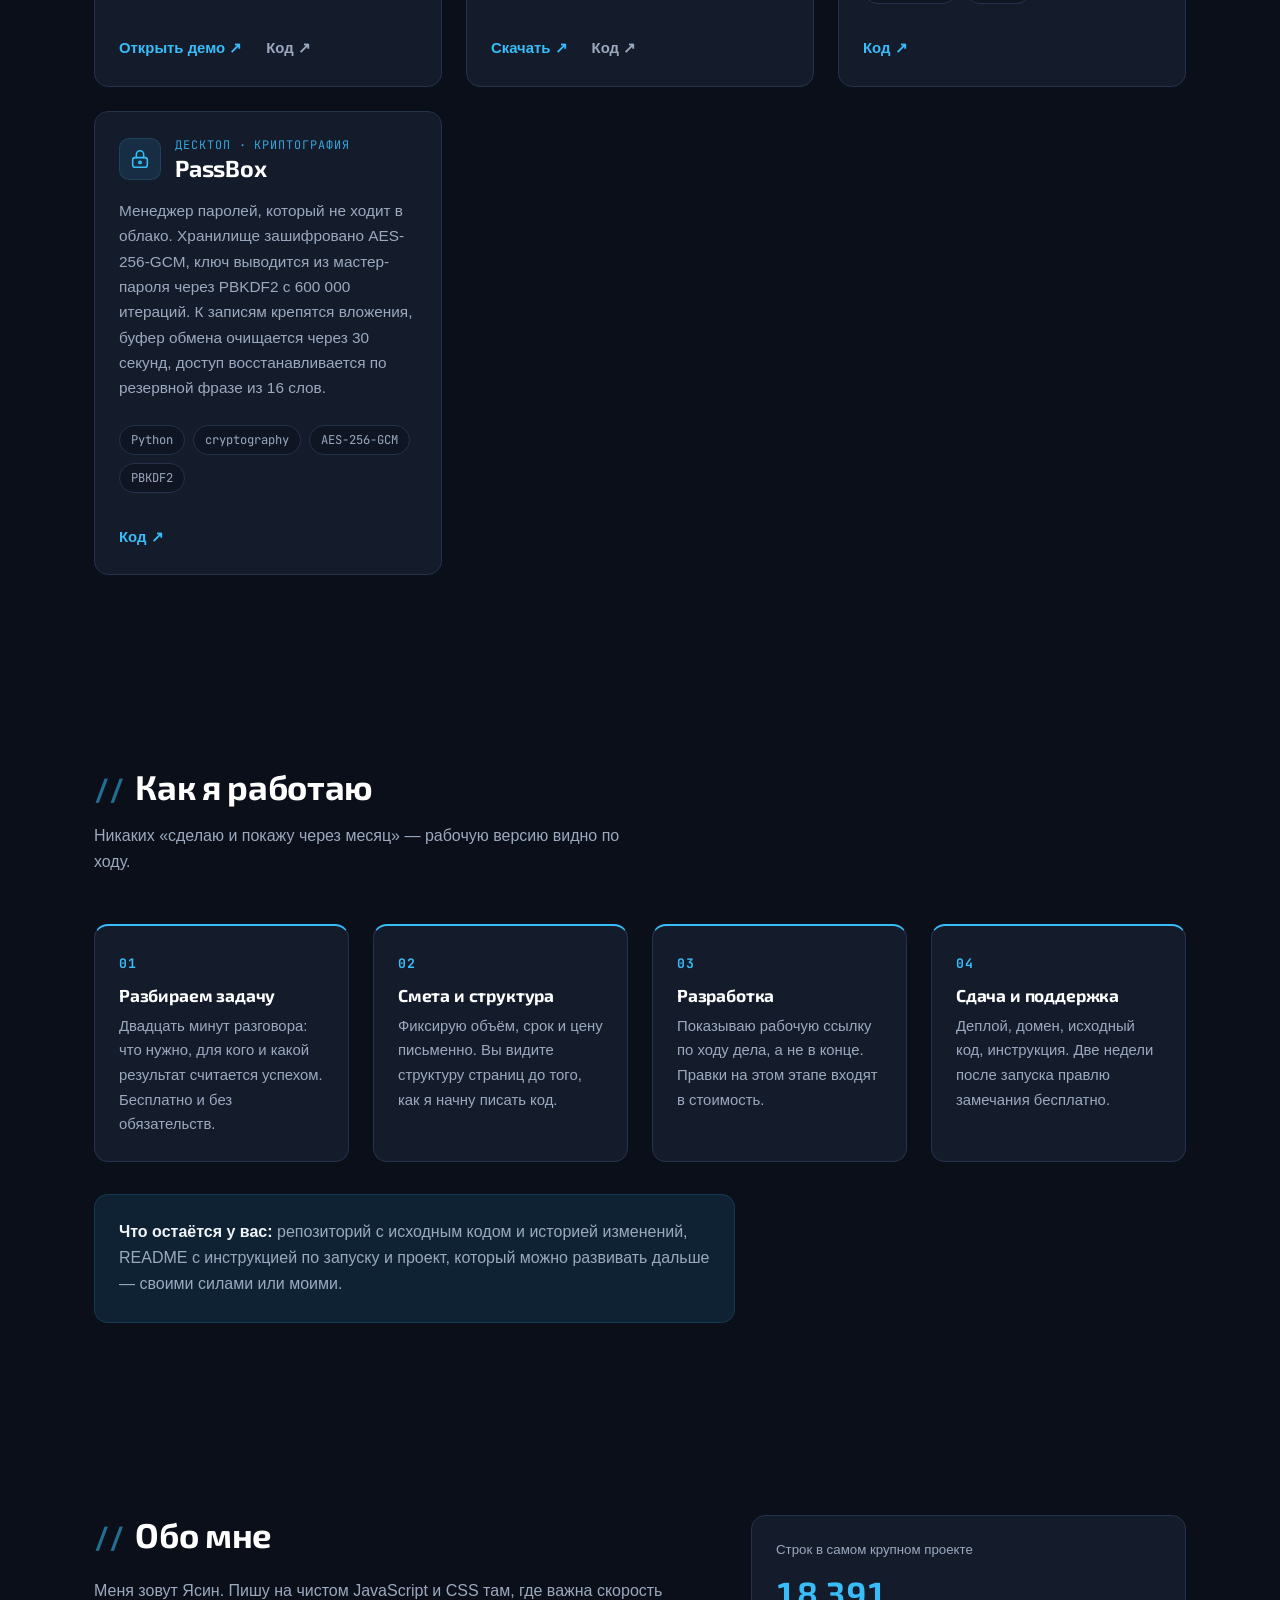
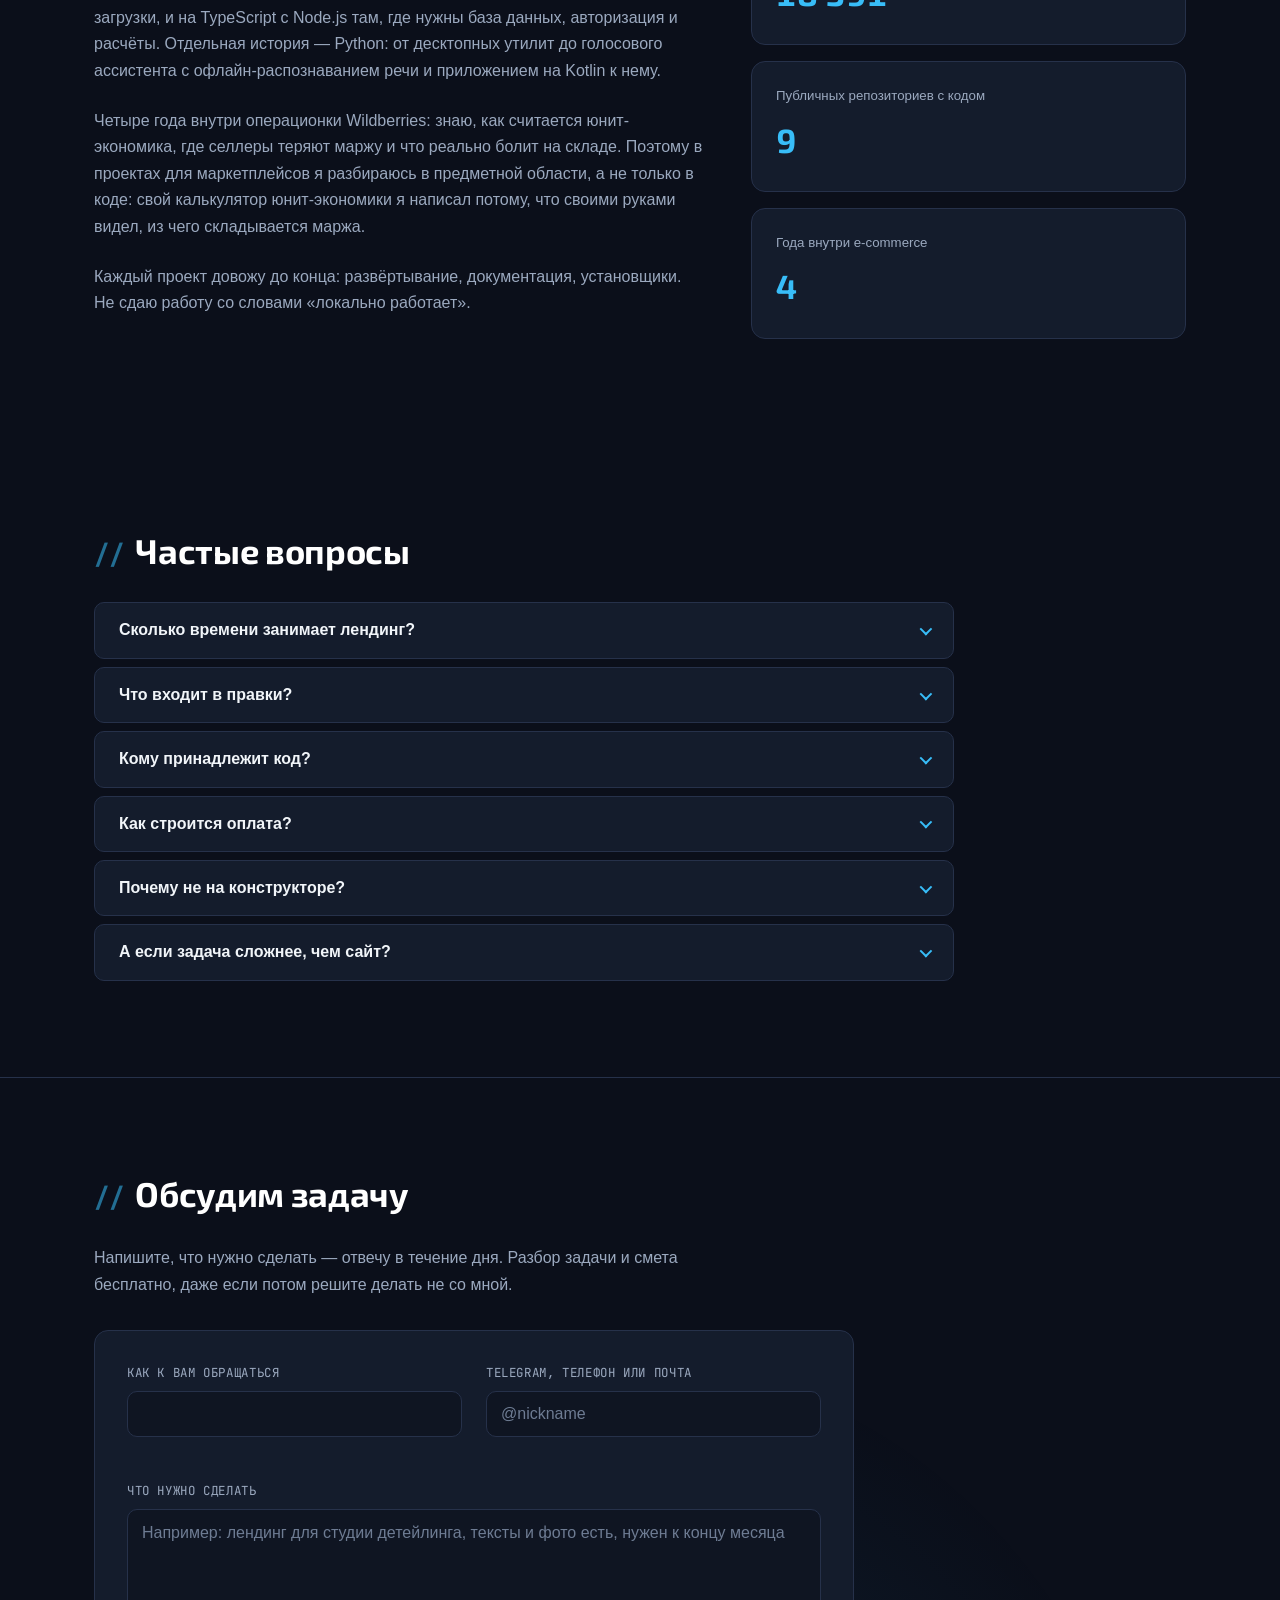
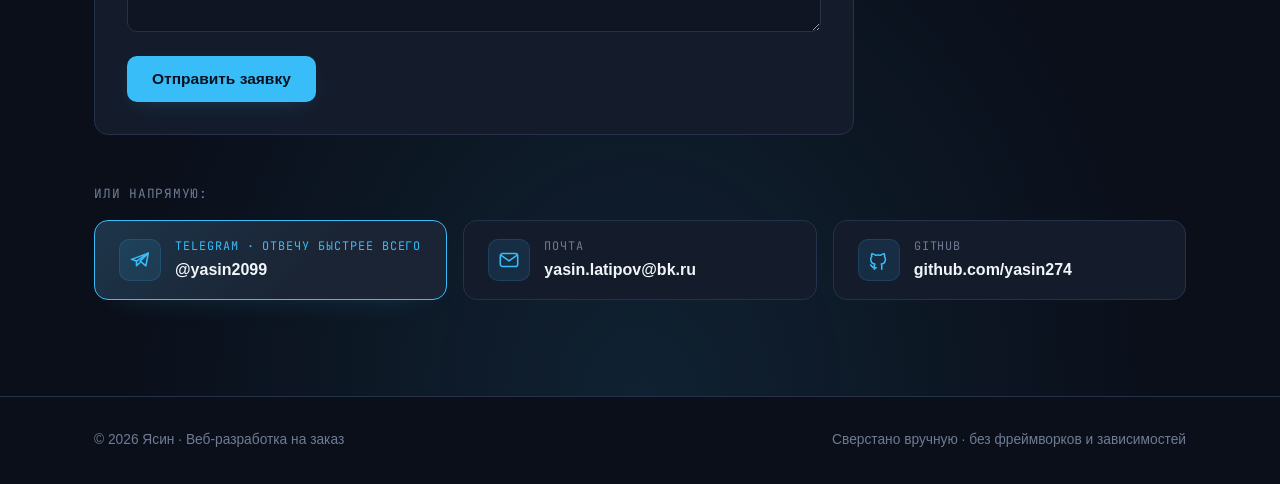
==== commit 805dc6d3: "Finpath: живой бэкенд и демо-вход в карточке Дашборд теперь берёт данные из базы. В карточке указан " ====
--- a/index.html
+++ b/index.html
@@ -469,7 +469,9 @@
               размытия, из-за которого между ними появляются перетяжки, —
               и заливка задана переменными, поэтому фигура сама подхватывает
               тему. <b>Ни одной картинки и ни одной зависимости</b>: всё,
-              включая графику, нарисовано кодом.
+              включая графику, нарисовано кодом. За дашбордом стоит настоящий
+              бэкенд: счета, операции и сводки приходят из базы, а без входа
+              страница показывает демонстрационные данные — так и задумано.
             </p>
 
             <figure class="case-media">
@@ -486,6 +488,7 @@
             <div class="case-links">
               <a class="link-primary" href="https://yasin274.github.io/finpath/" target="_blank" rel="noopener">Открыть демо ↗</a>
               <a class="link-code" href="https://yasin274.github.io/finpath/dashboard.html" target="_blank" rel="noopener">Дашборд ↗</a>
+              <span class="link-muted">вход demo@finpath.app / demo12345</span>
               <a class="link-code" href="https://github.com/yasin274/finpath" target="_blank" rel="noopener">Код ↗</a>
             </div>
           </article>
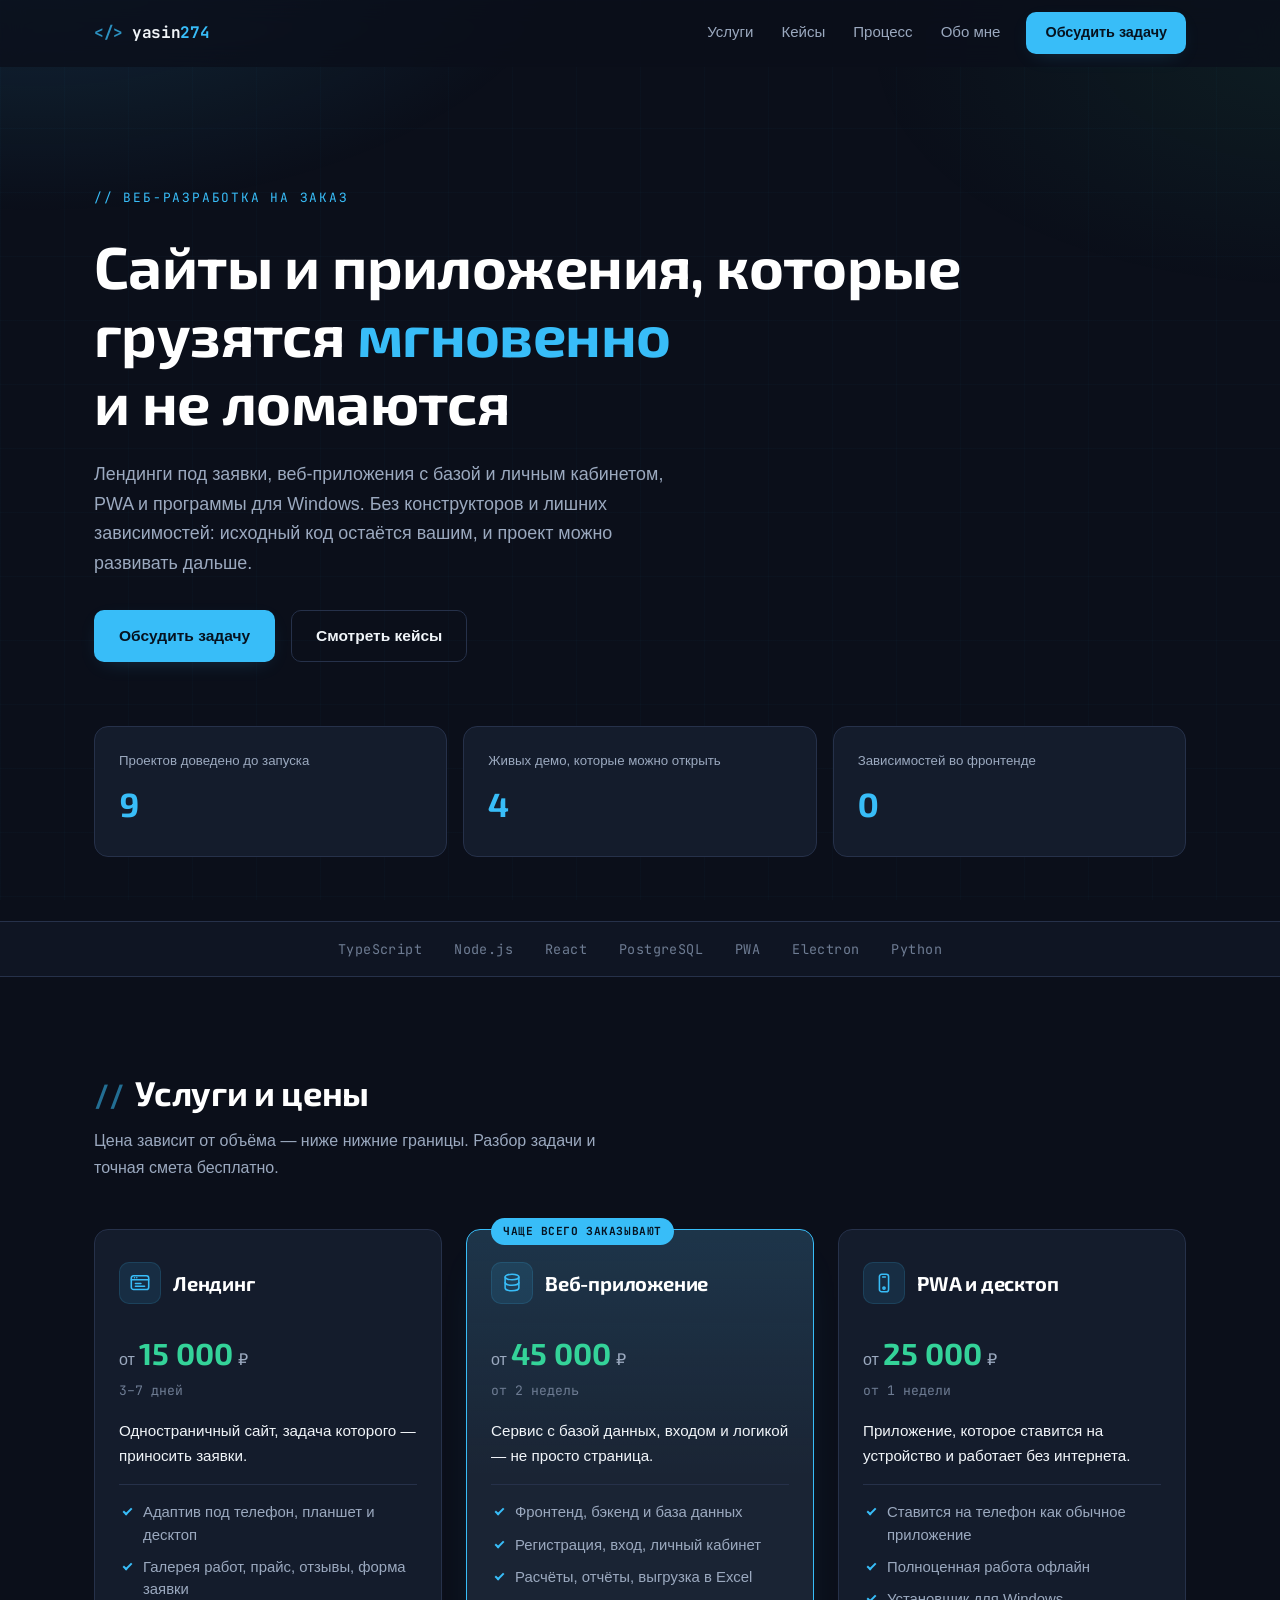
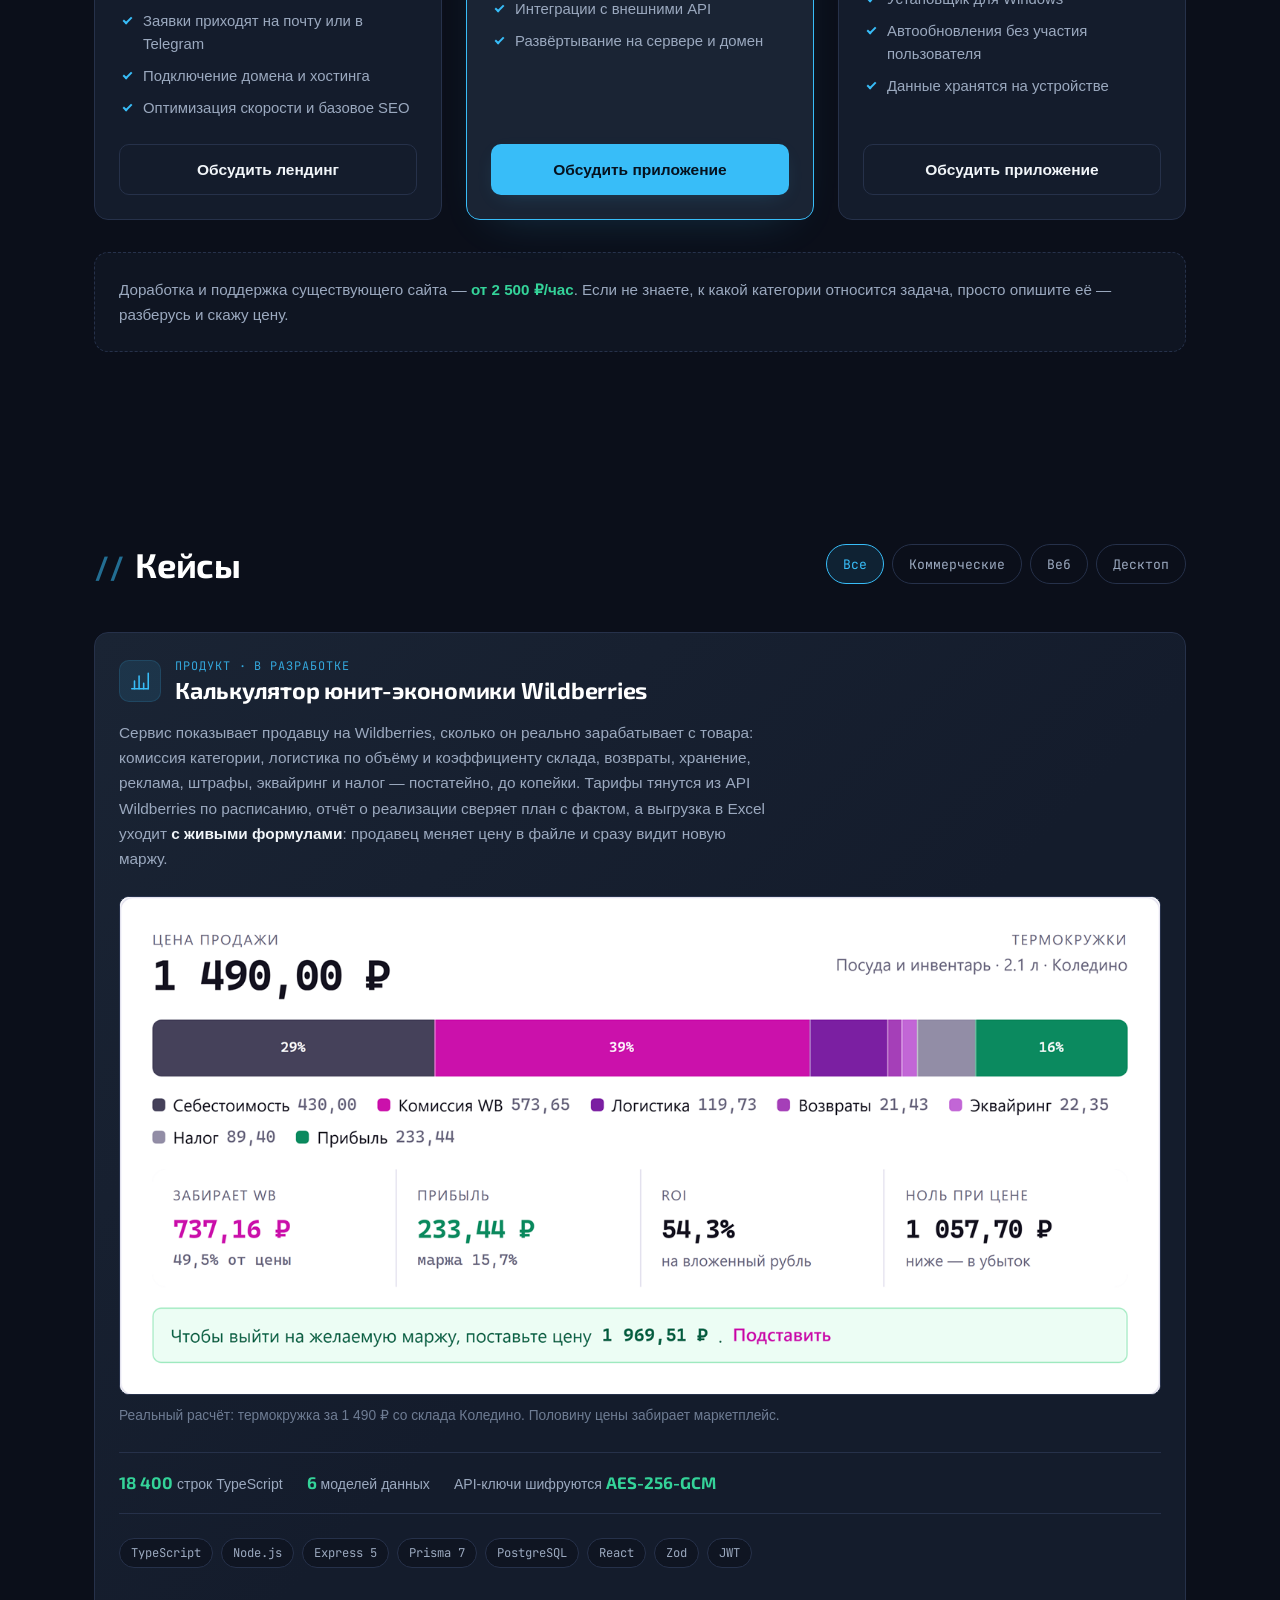
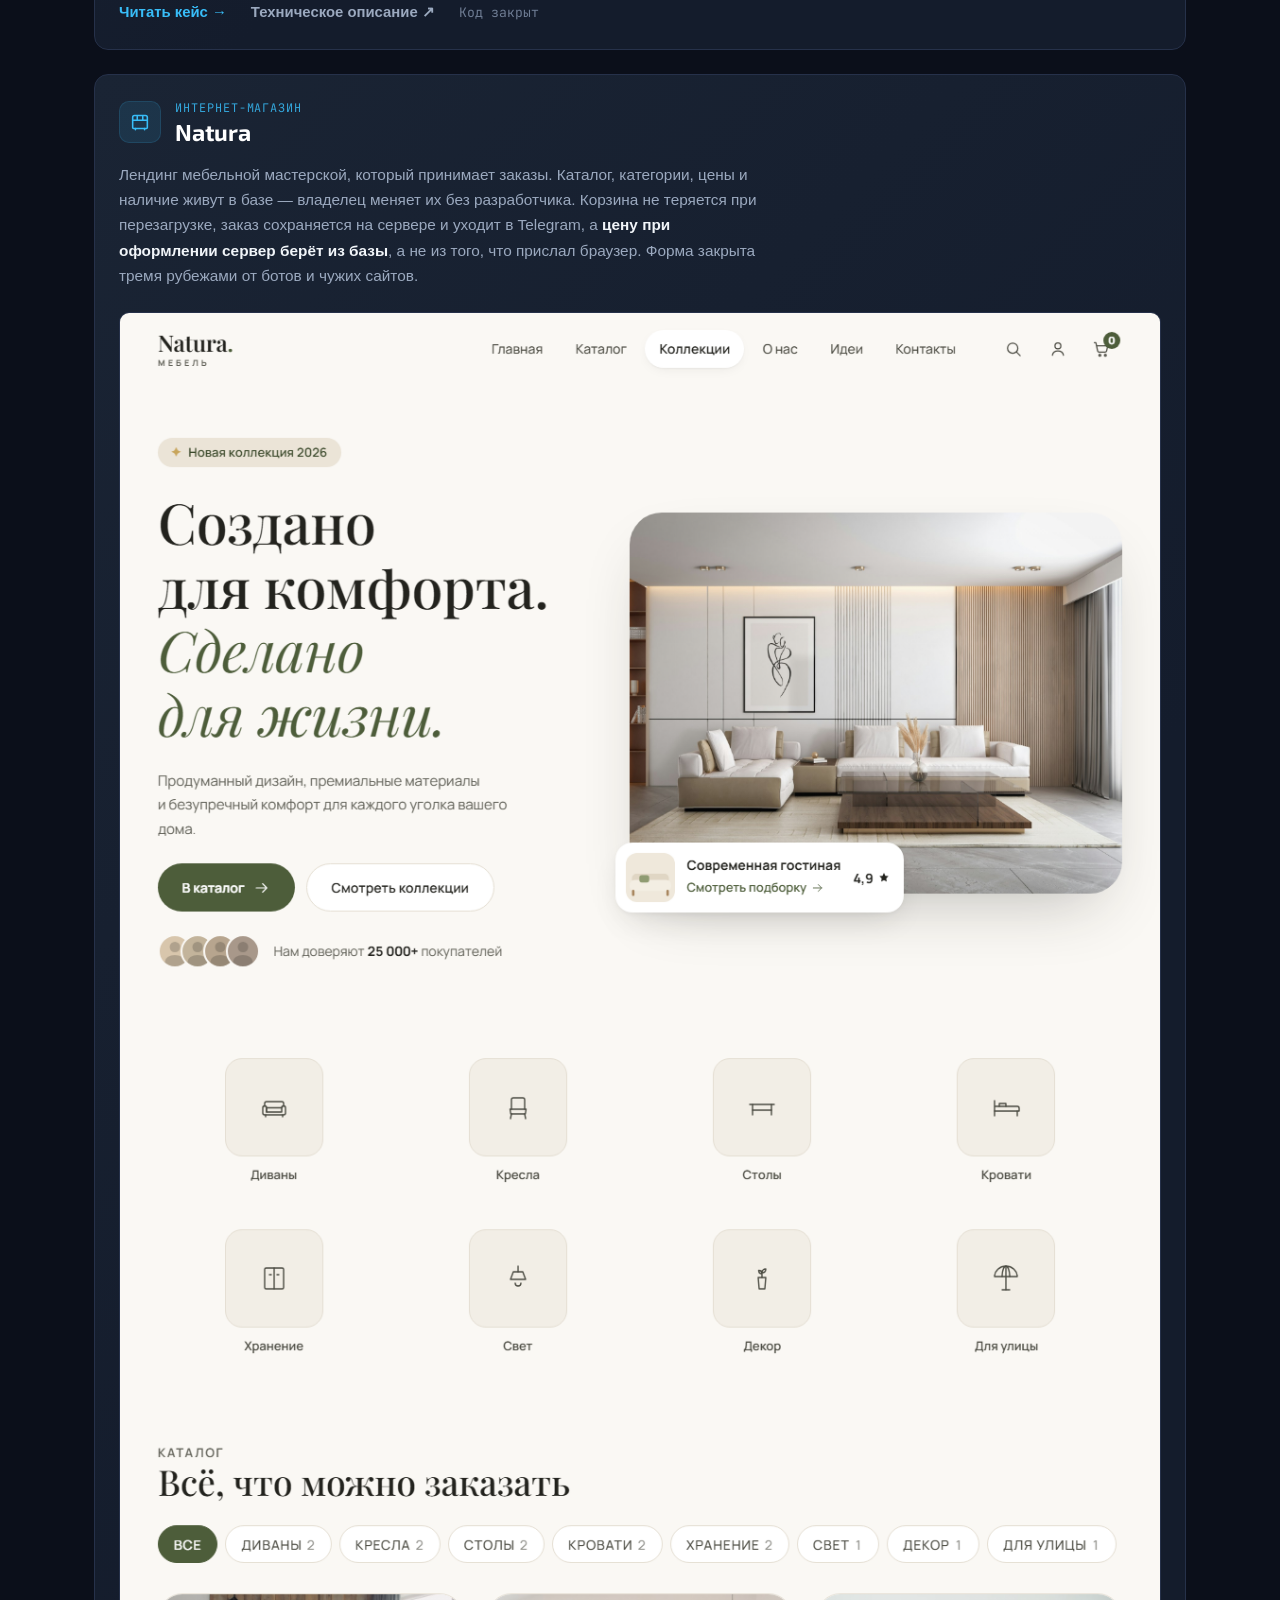
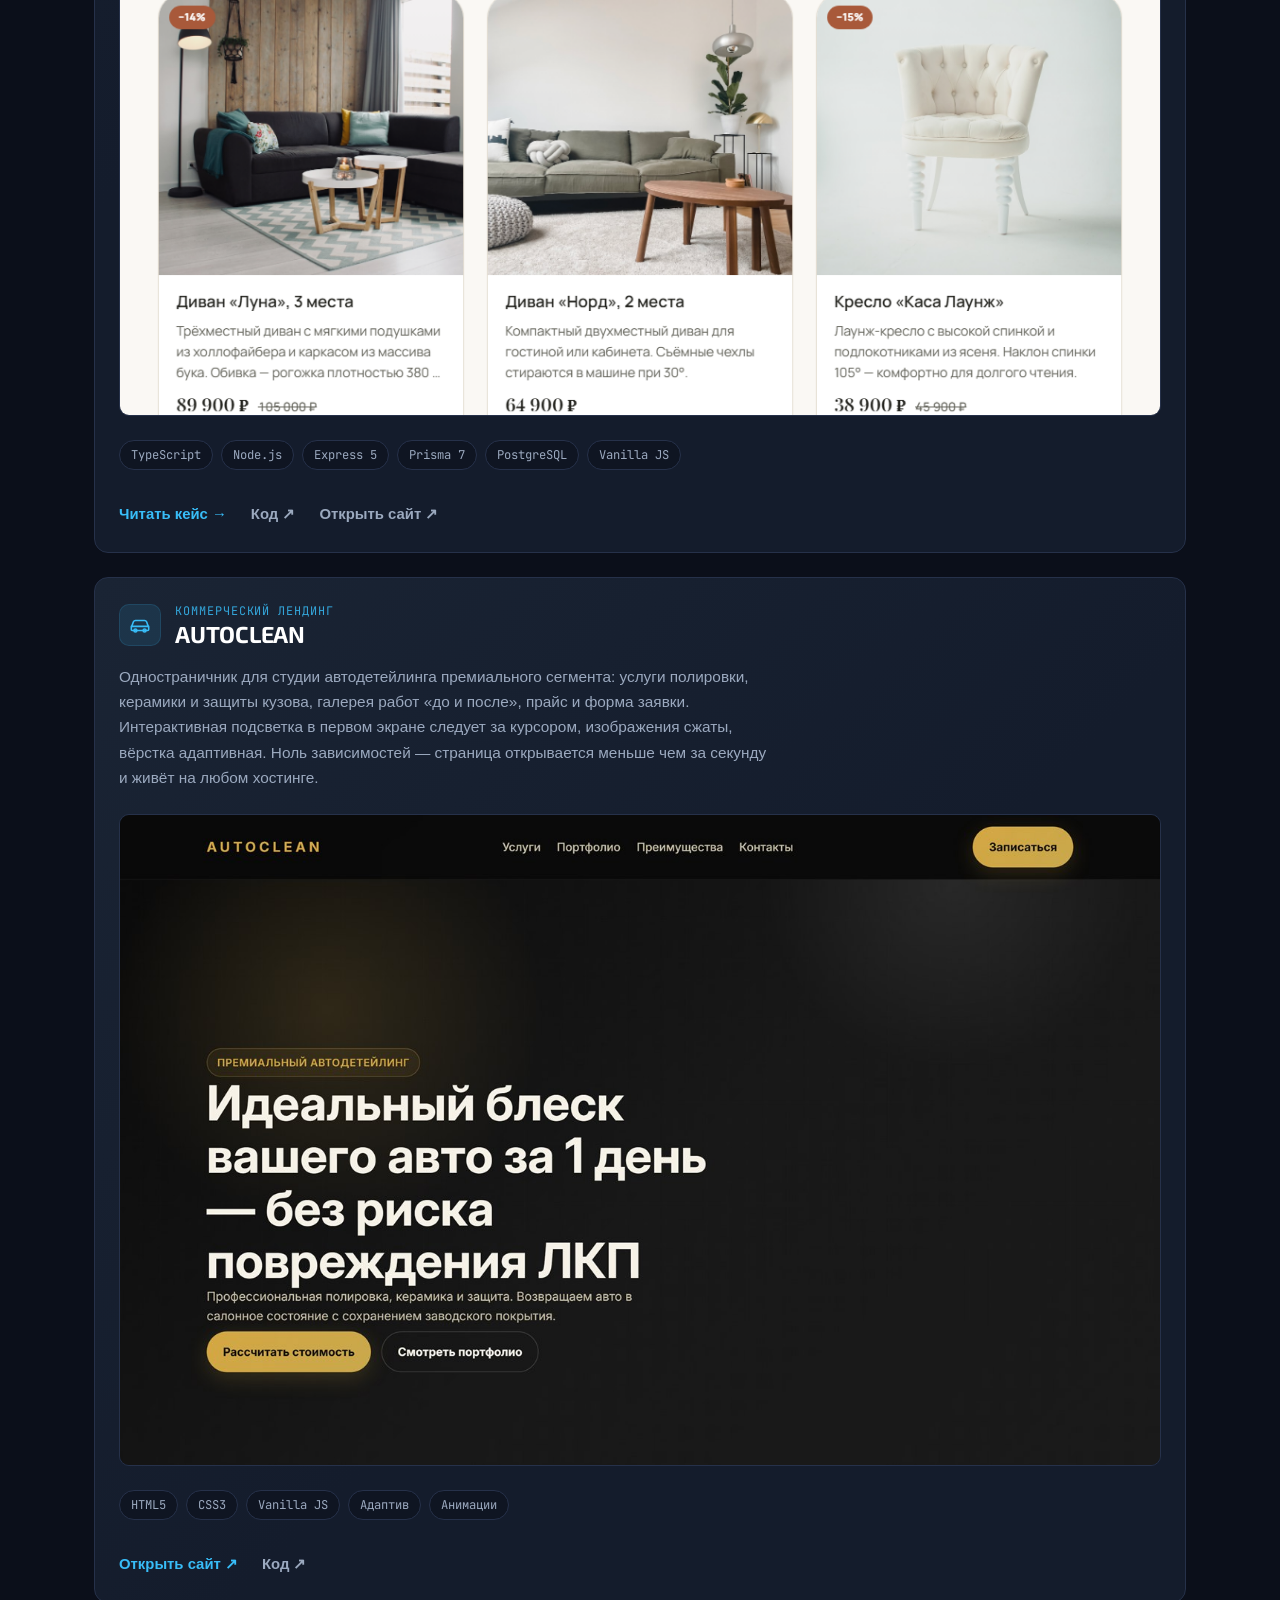
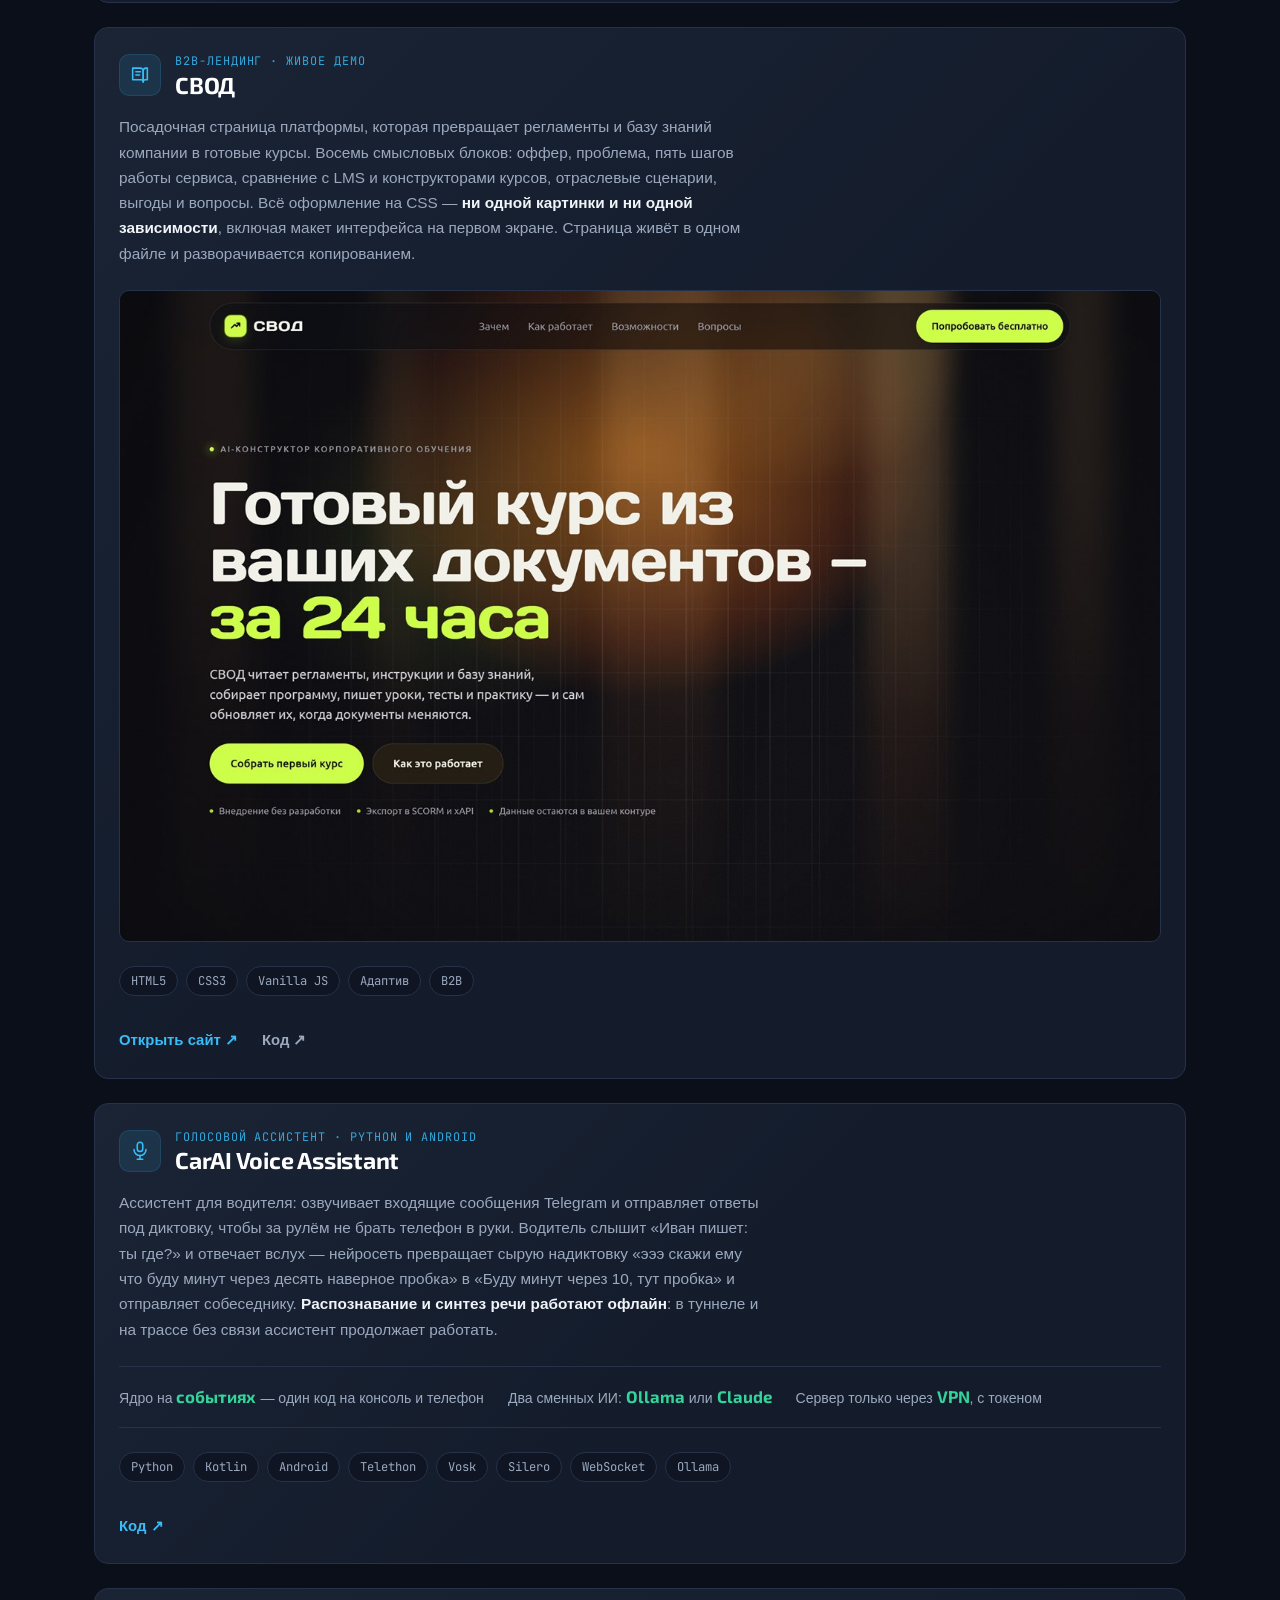
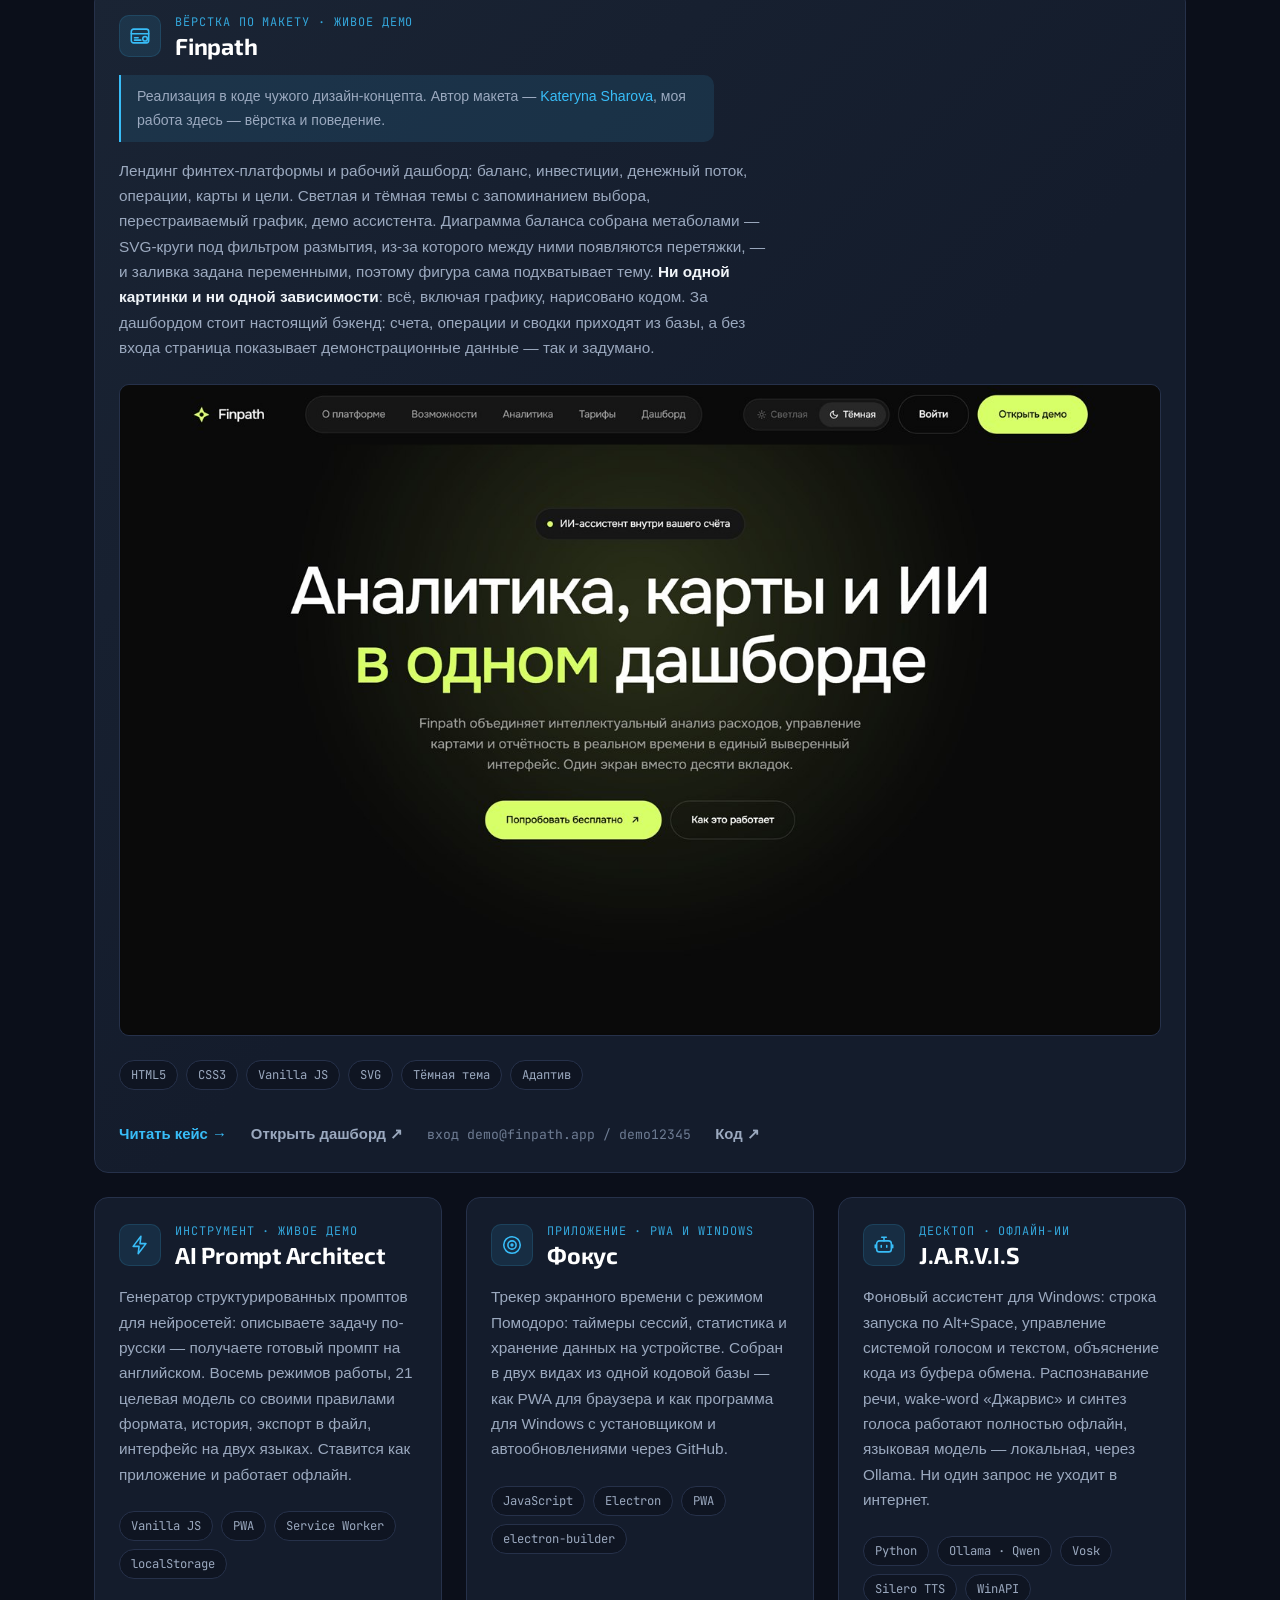
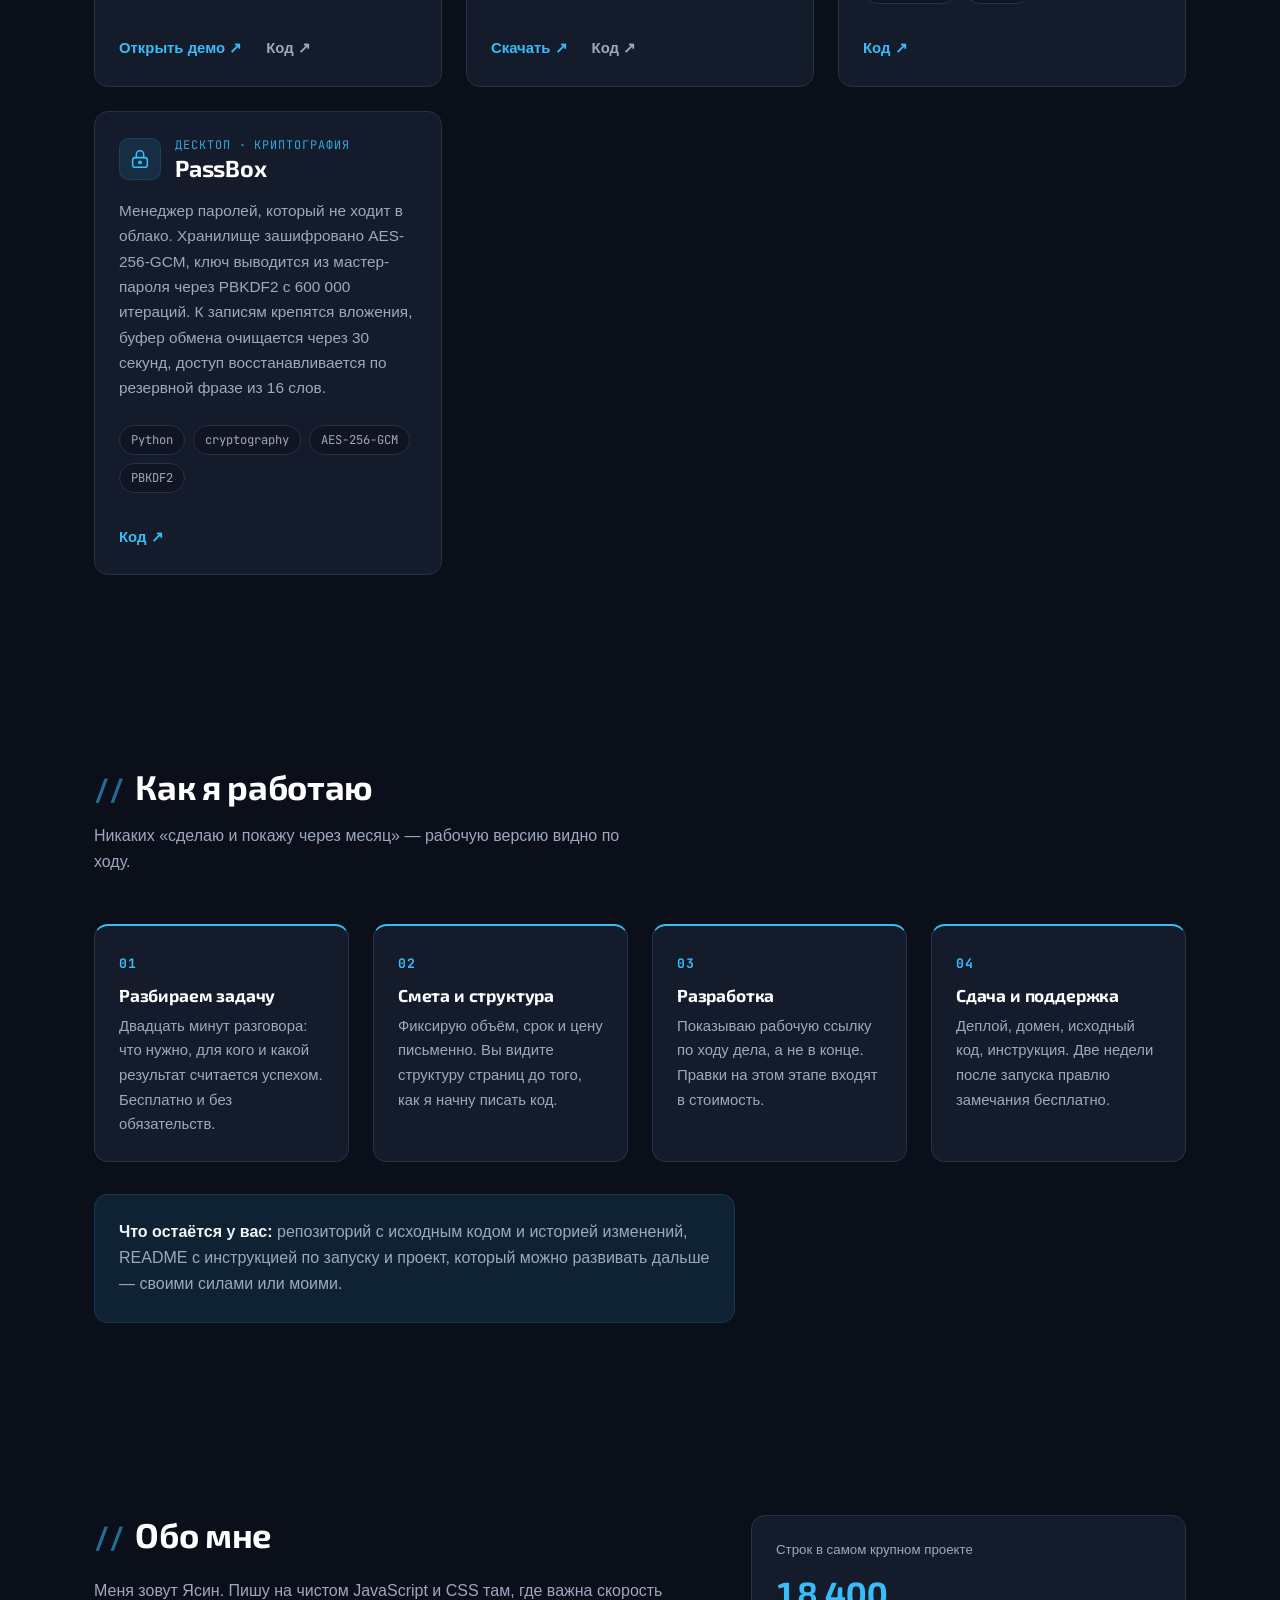
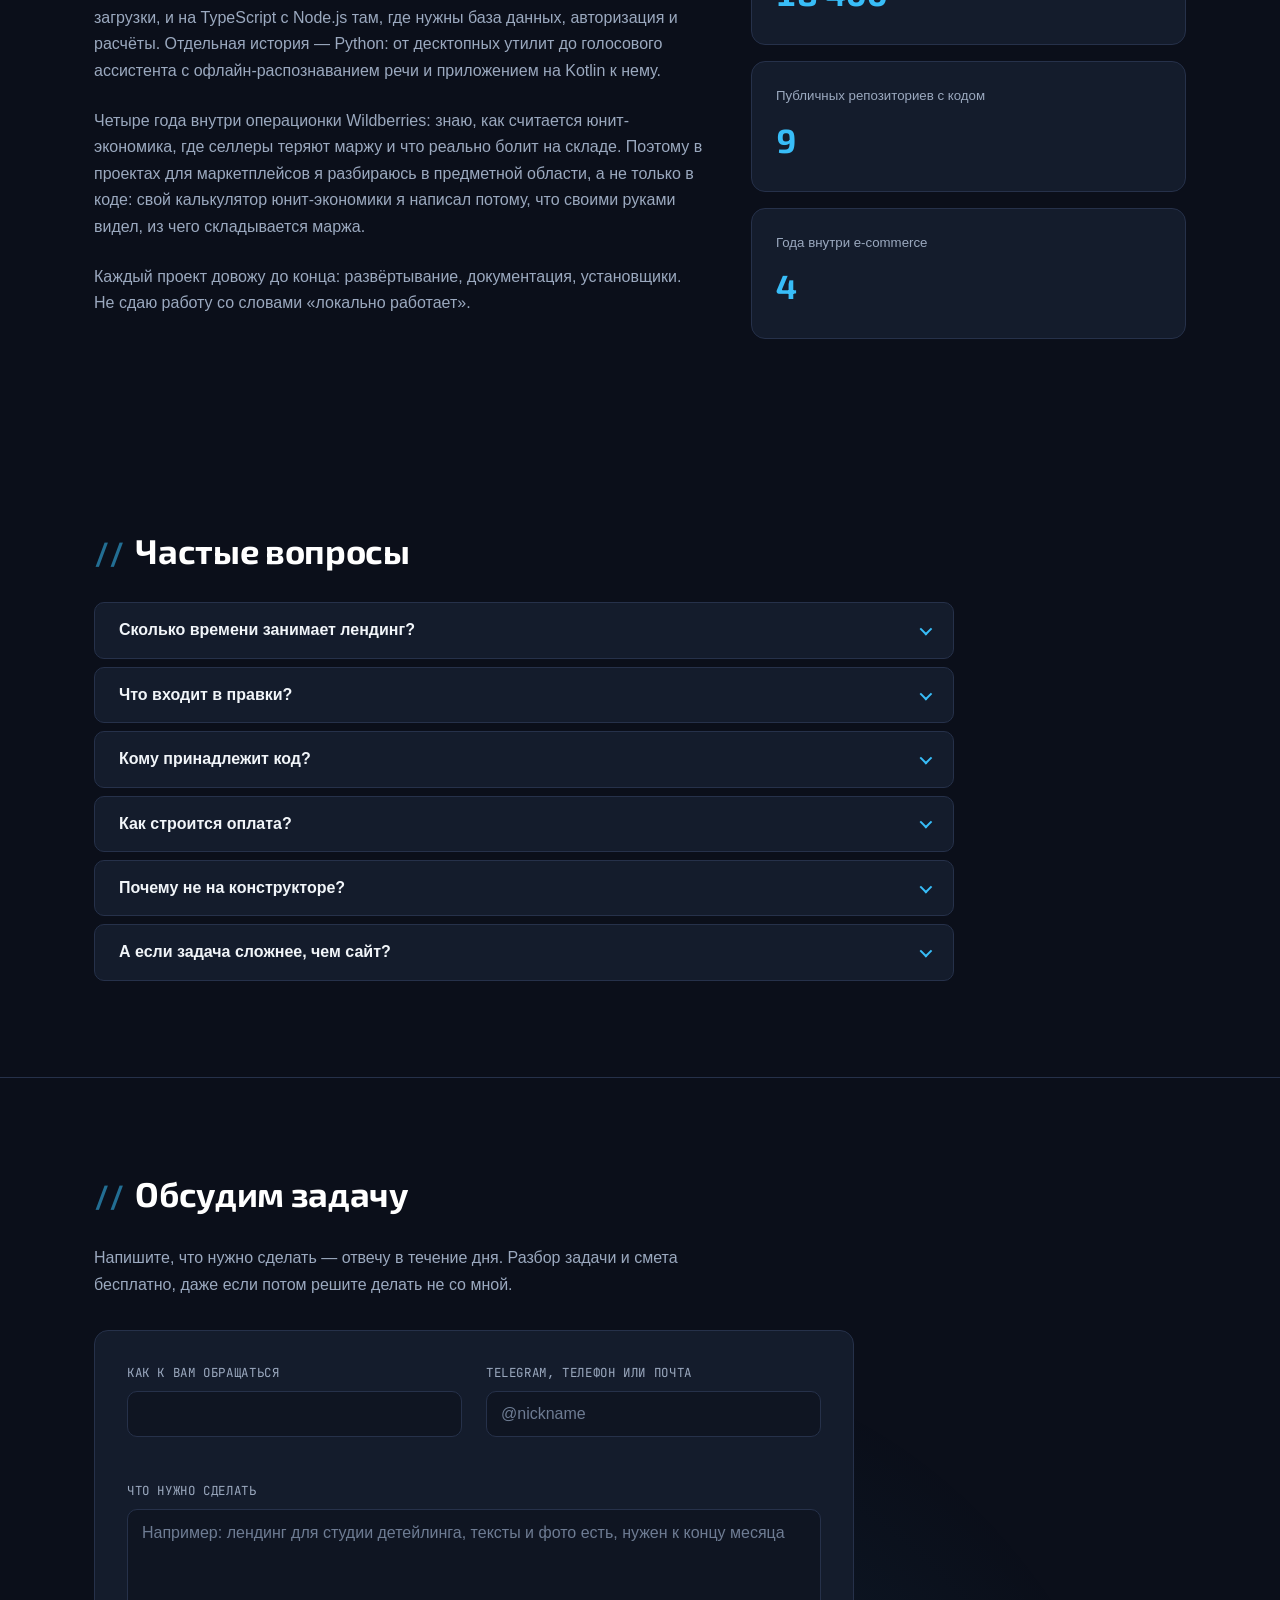
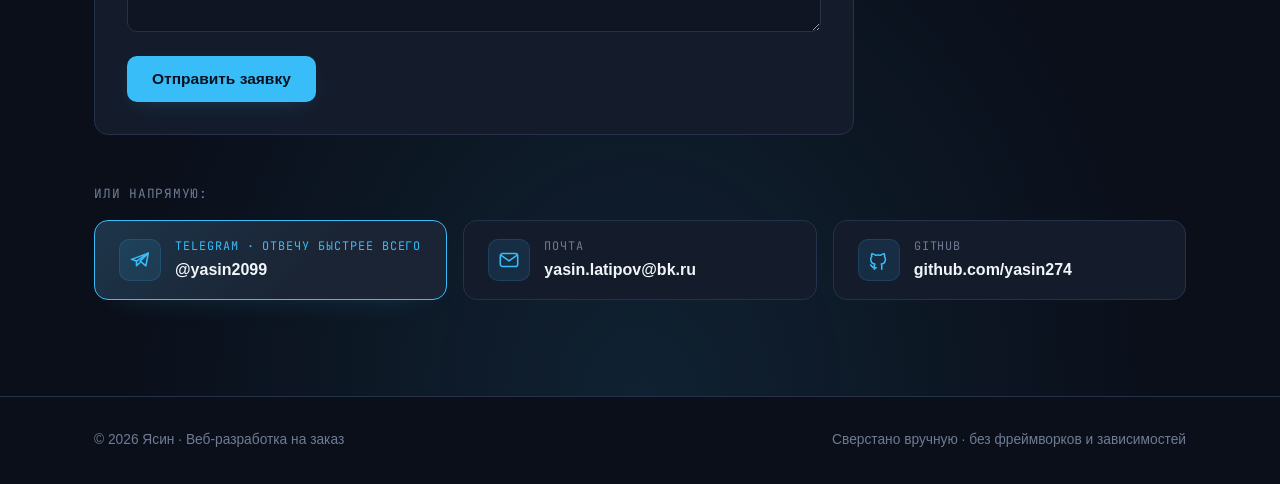
==== commit 1cc1fd4b: "Третий кейс: Finpath — дашборд личных финансов Три кейса закрывают три разговора с заказчиком: расчё" ====
--- a/index.html
+++ b/index.html
@@ -486,8 +486,8 @@
             </ul>
 
             <div class="case-links">
-              <a class="link-primary" href="https://yasin274.github.io/finpath/" target="_blank" rel="noopener">Открыть демо ↗</a>
-              <a class="link-code" href="https://yasin274.github.io/finpath/dashboard.html" target="_blank" rel="noopener">Дашборд ↗</a>
+              <a class="link-primary" href="case-finpath.html">Читать кейс →</a>
+              <a class="link-code" href="https://yasin274.github.io/finpath/dashboard.html" target="_blank" rel="noopener">Открыть дашборд ↗</a>
               <span class="link-muted">вход demo@finpath.app / demo12345</span>
               <a class="link-code" href="https://github.com/yasin274/finpath" target="_blank" rel="noopener">Код ↗</a>
             </div>
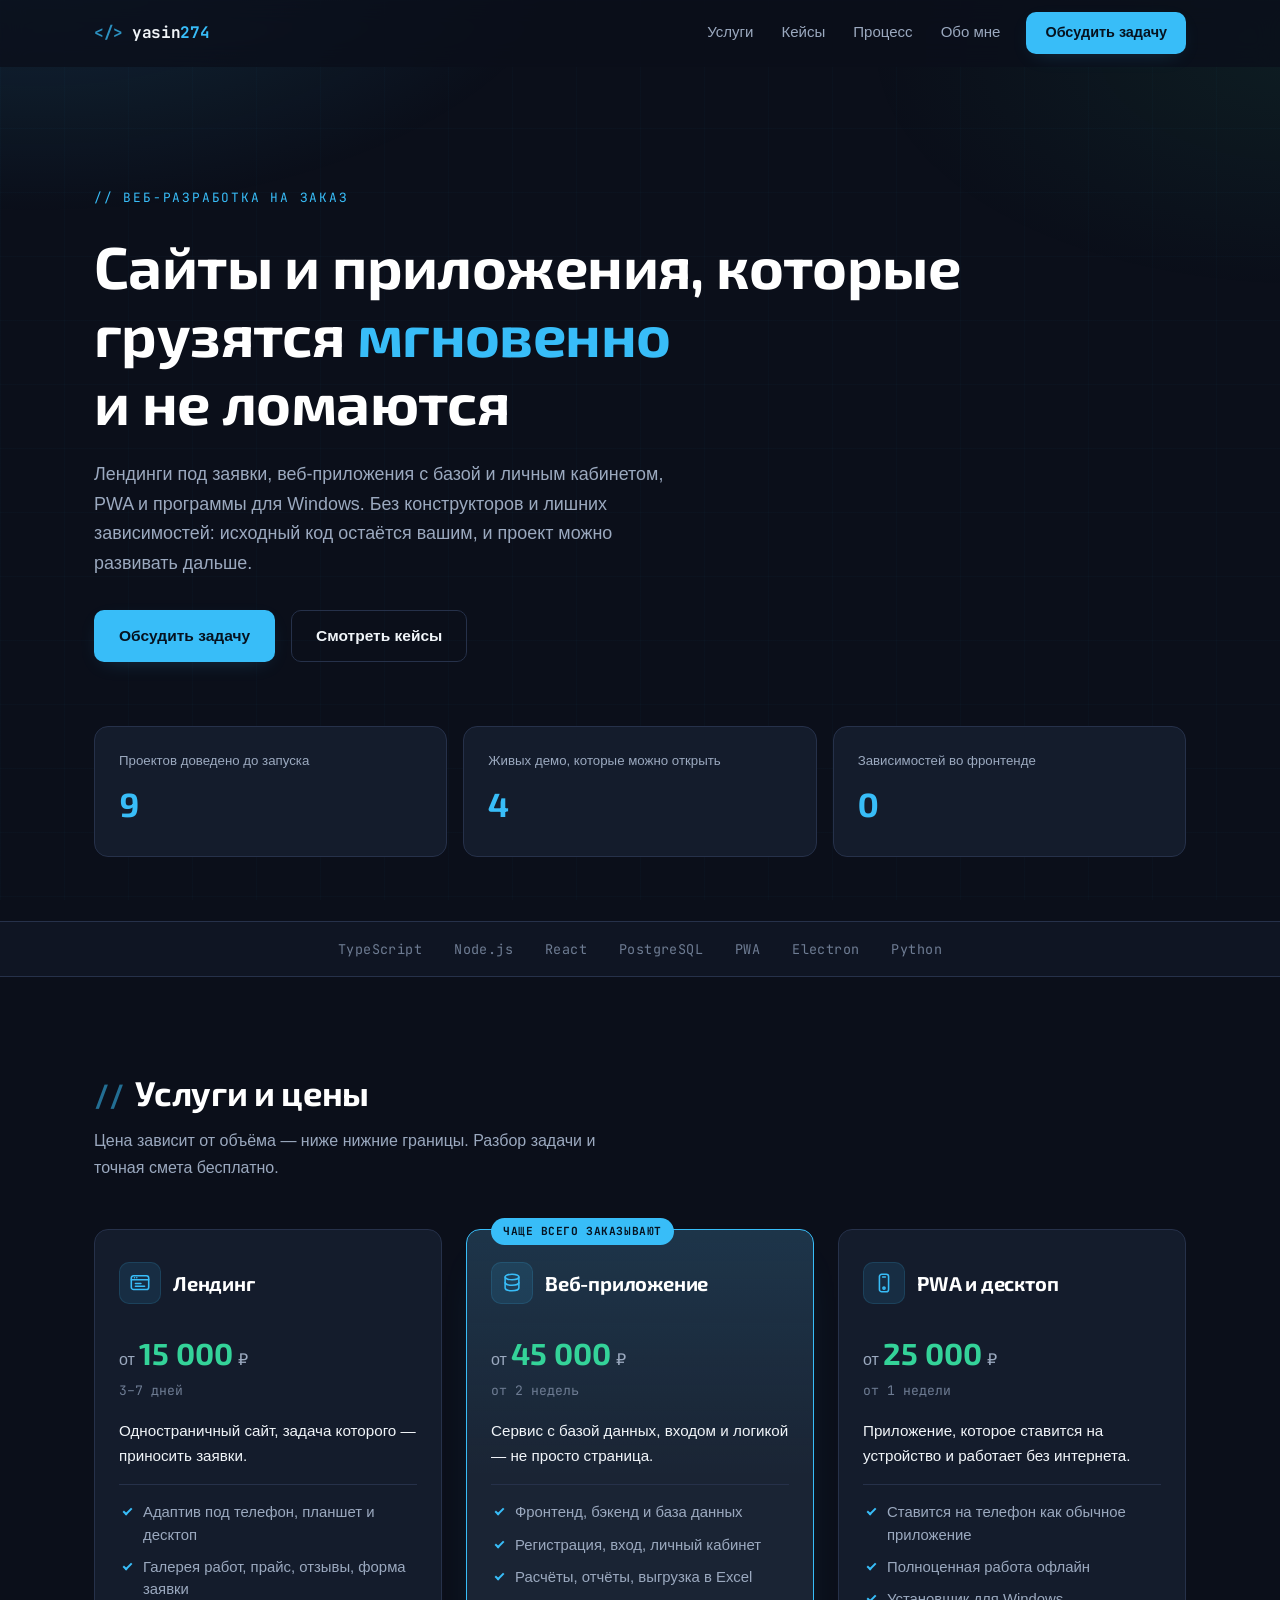
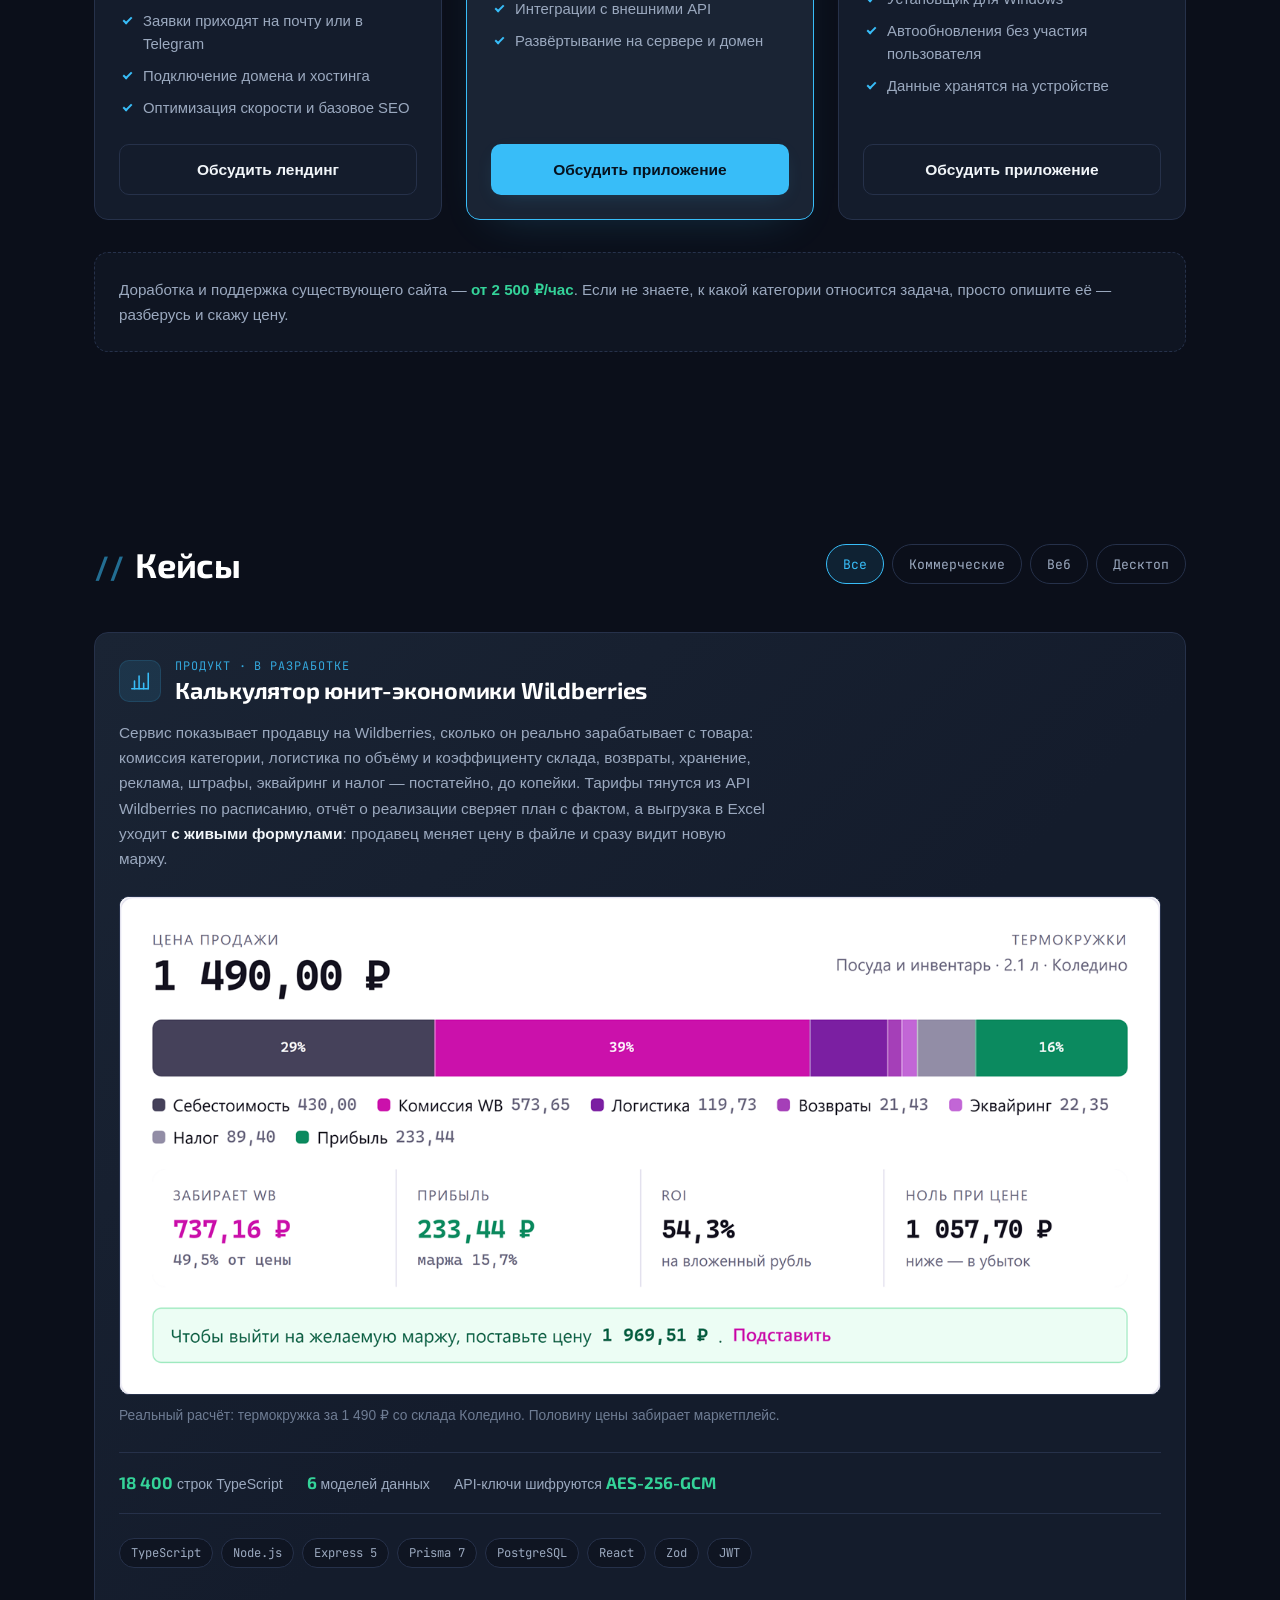
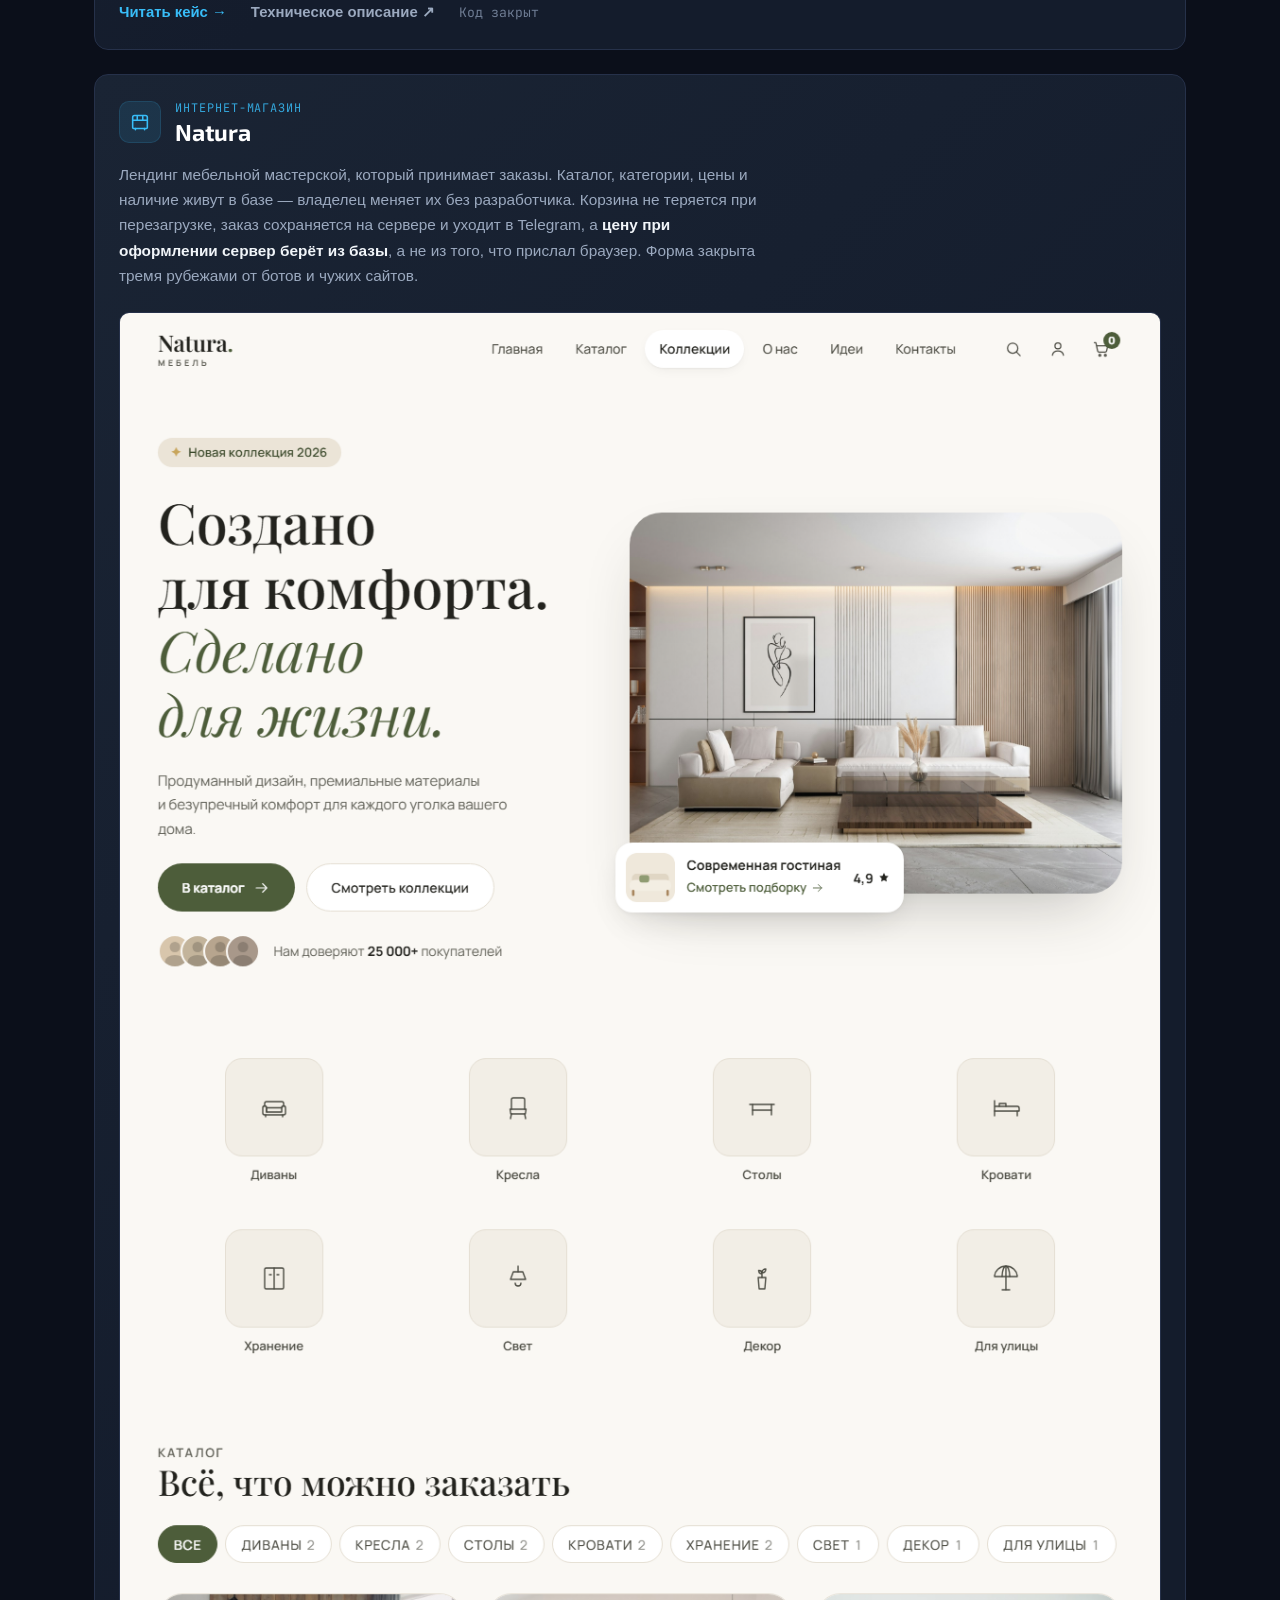
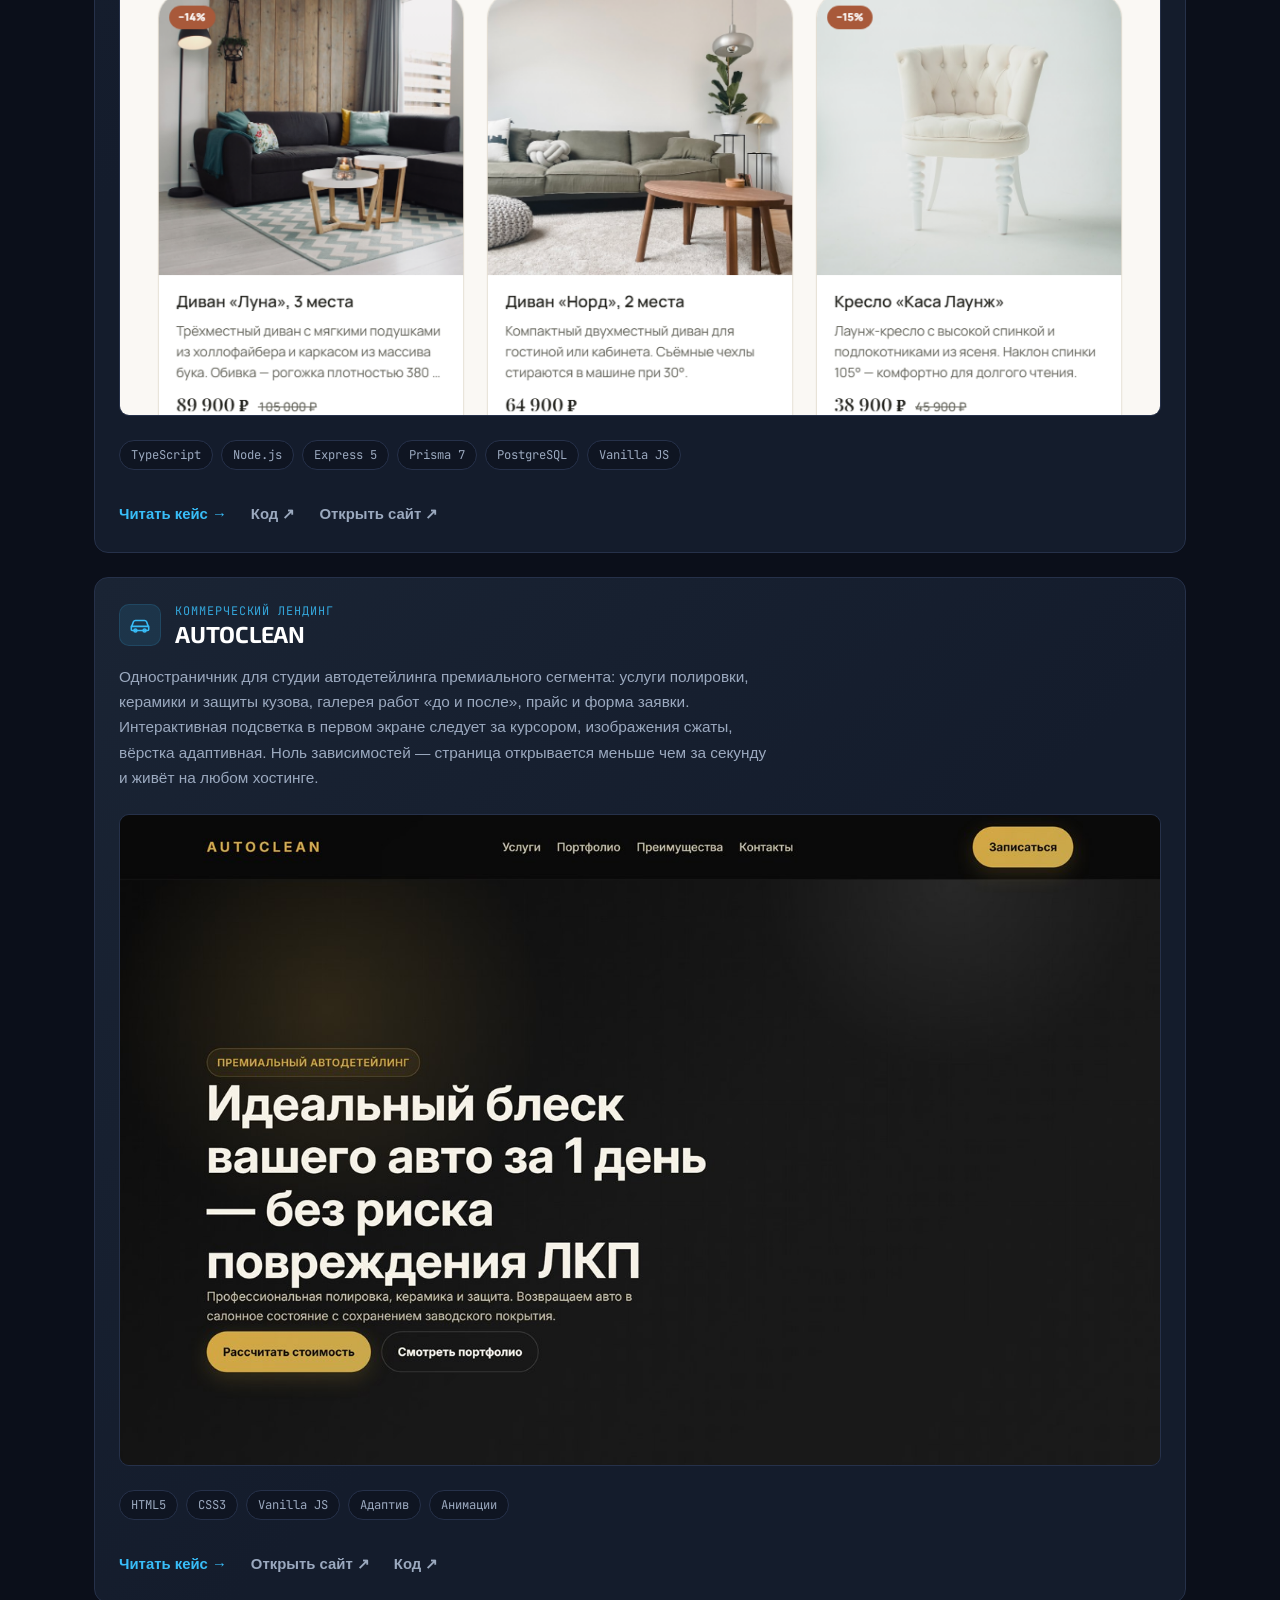
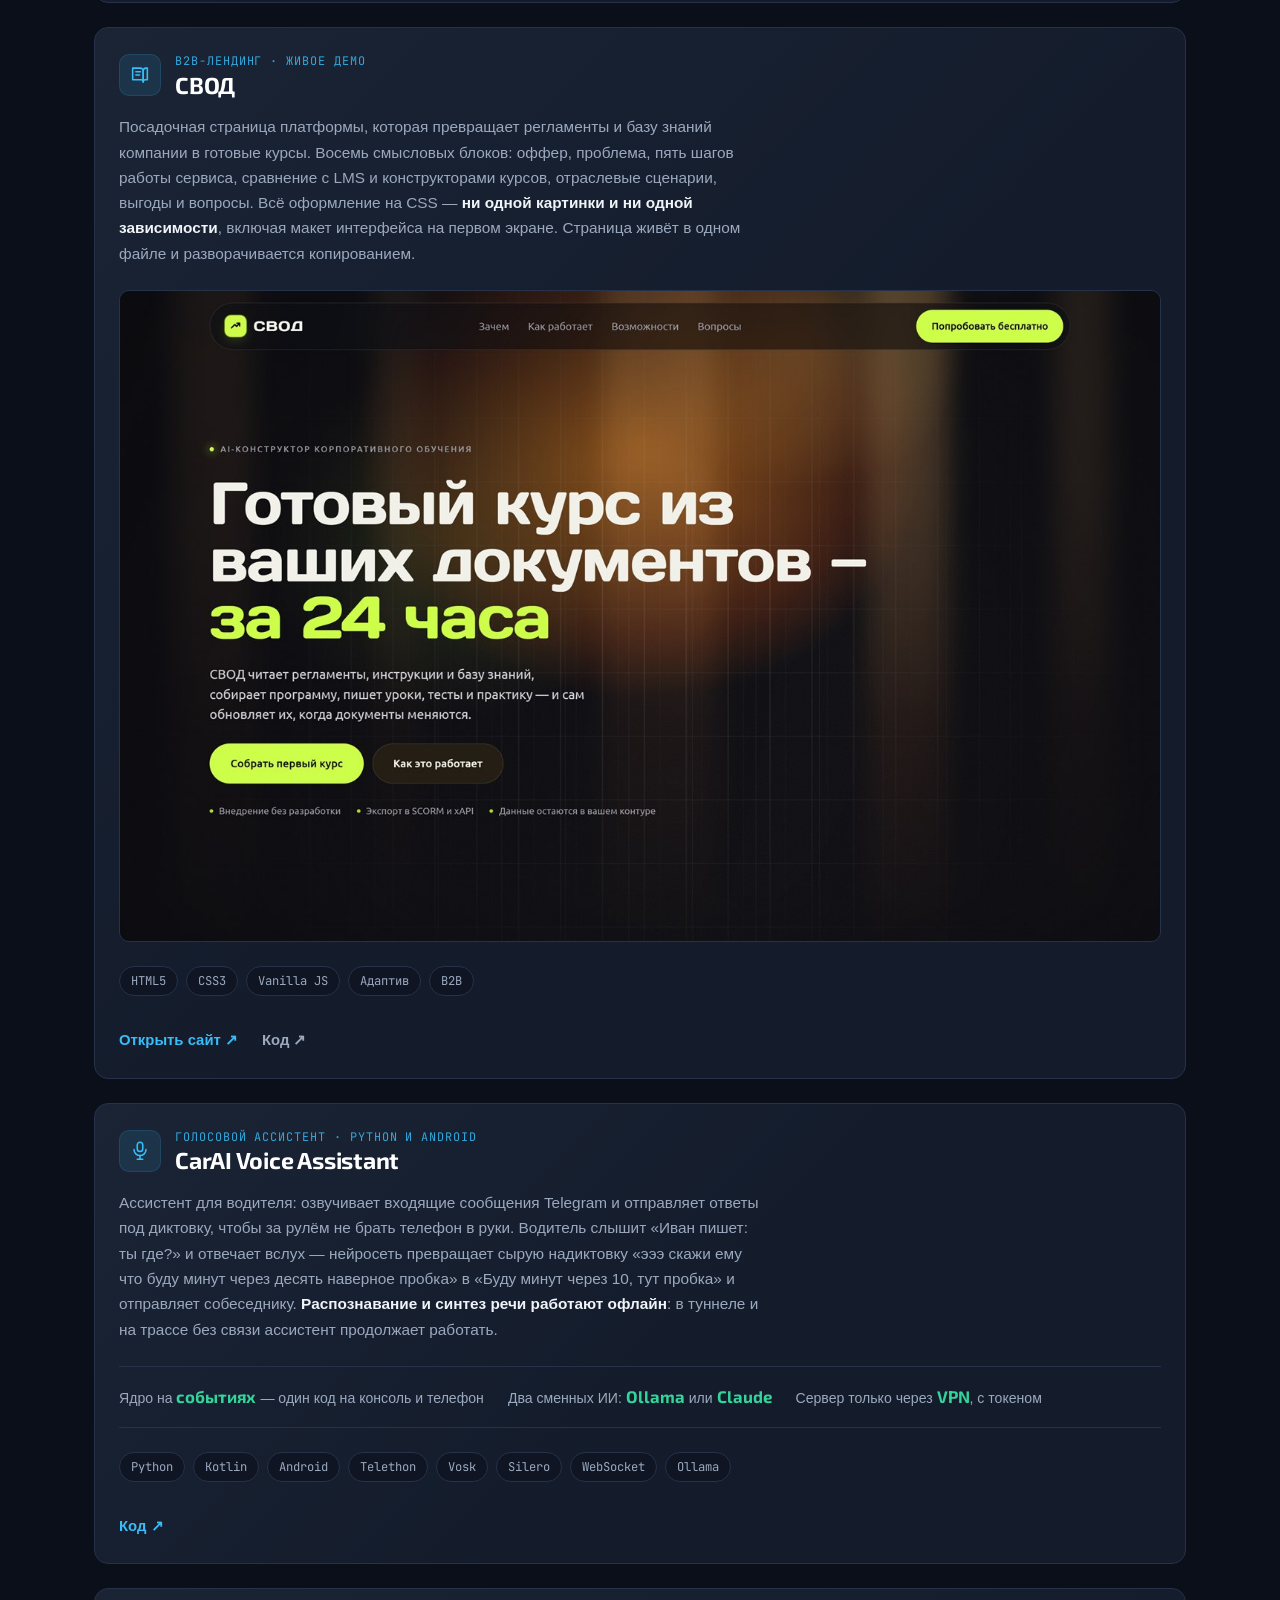
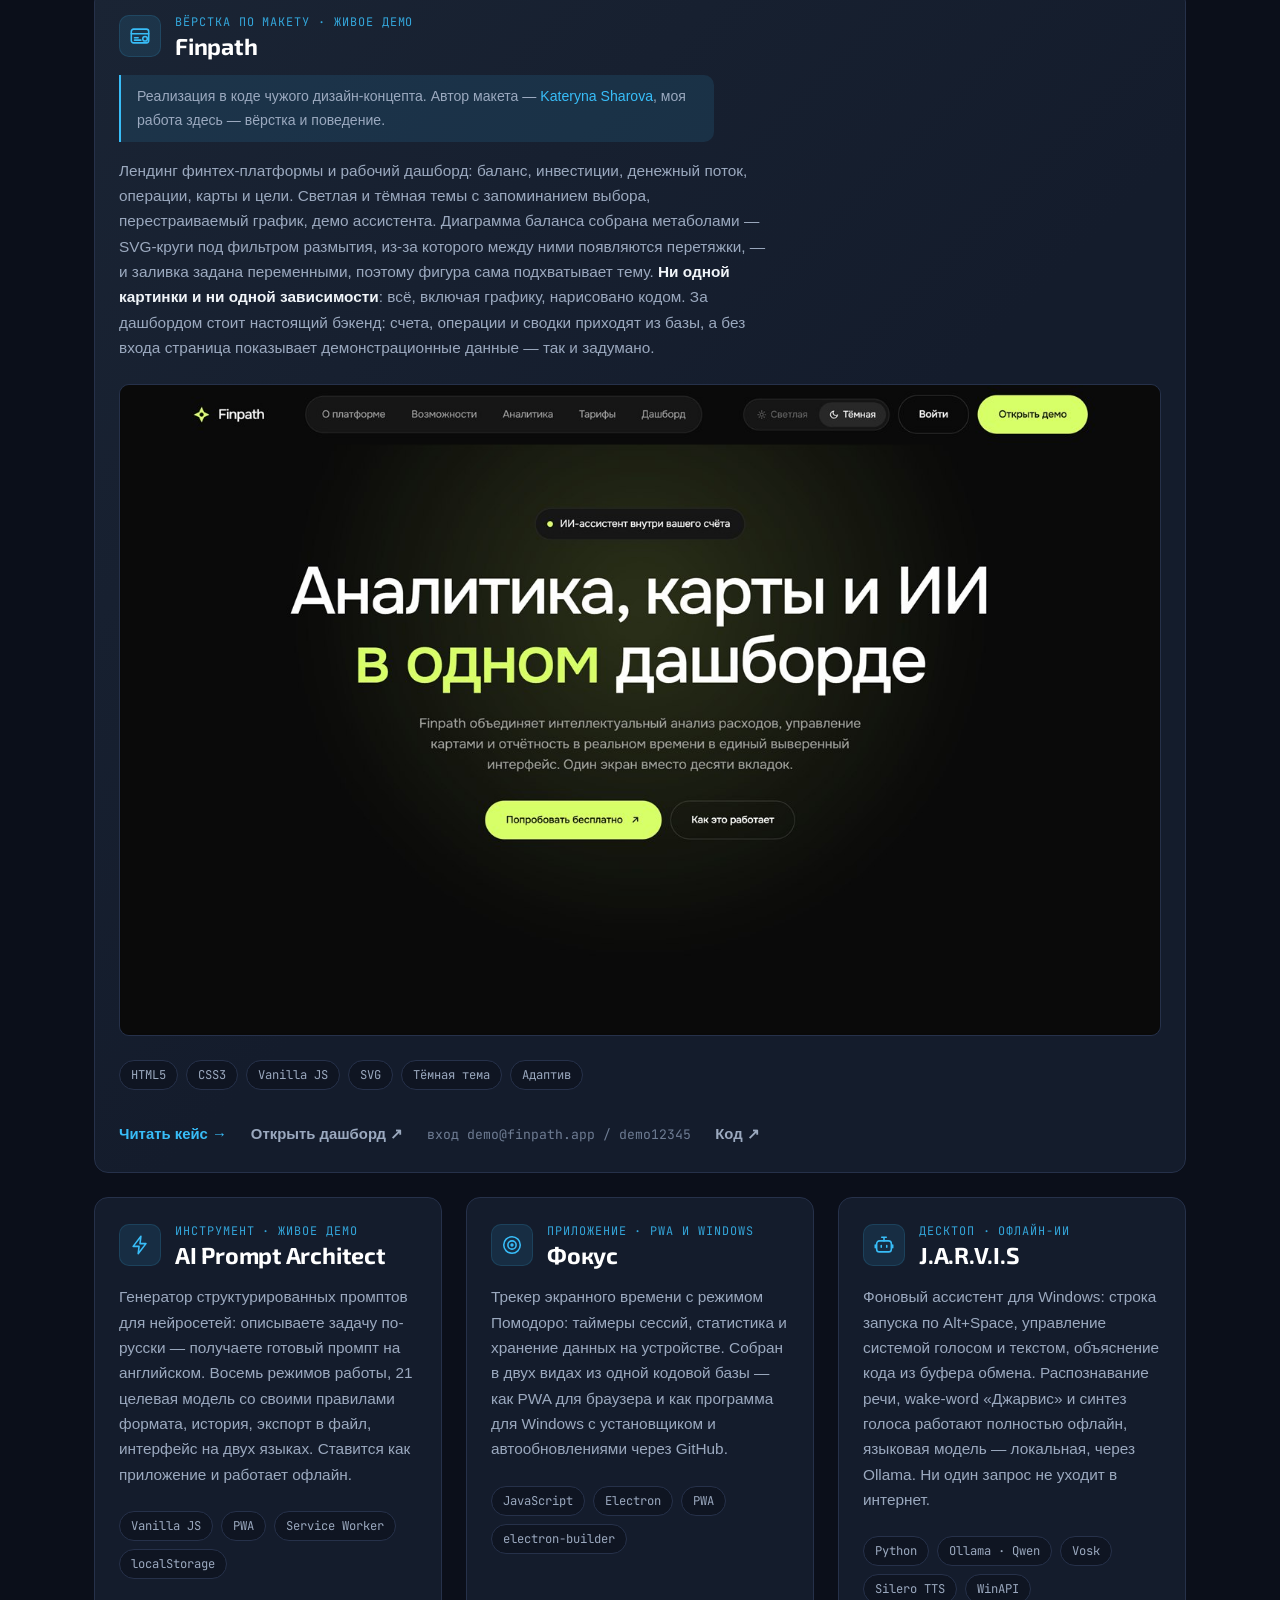
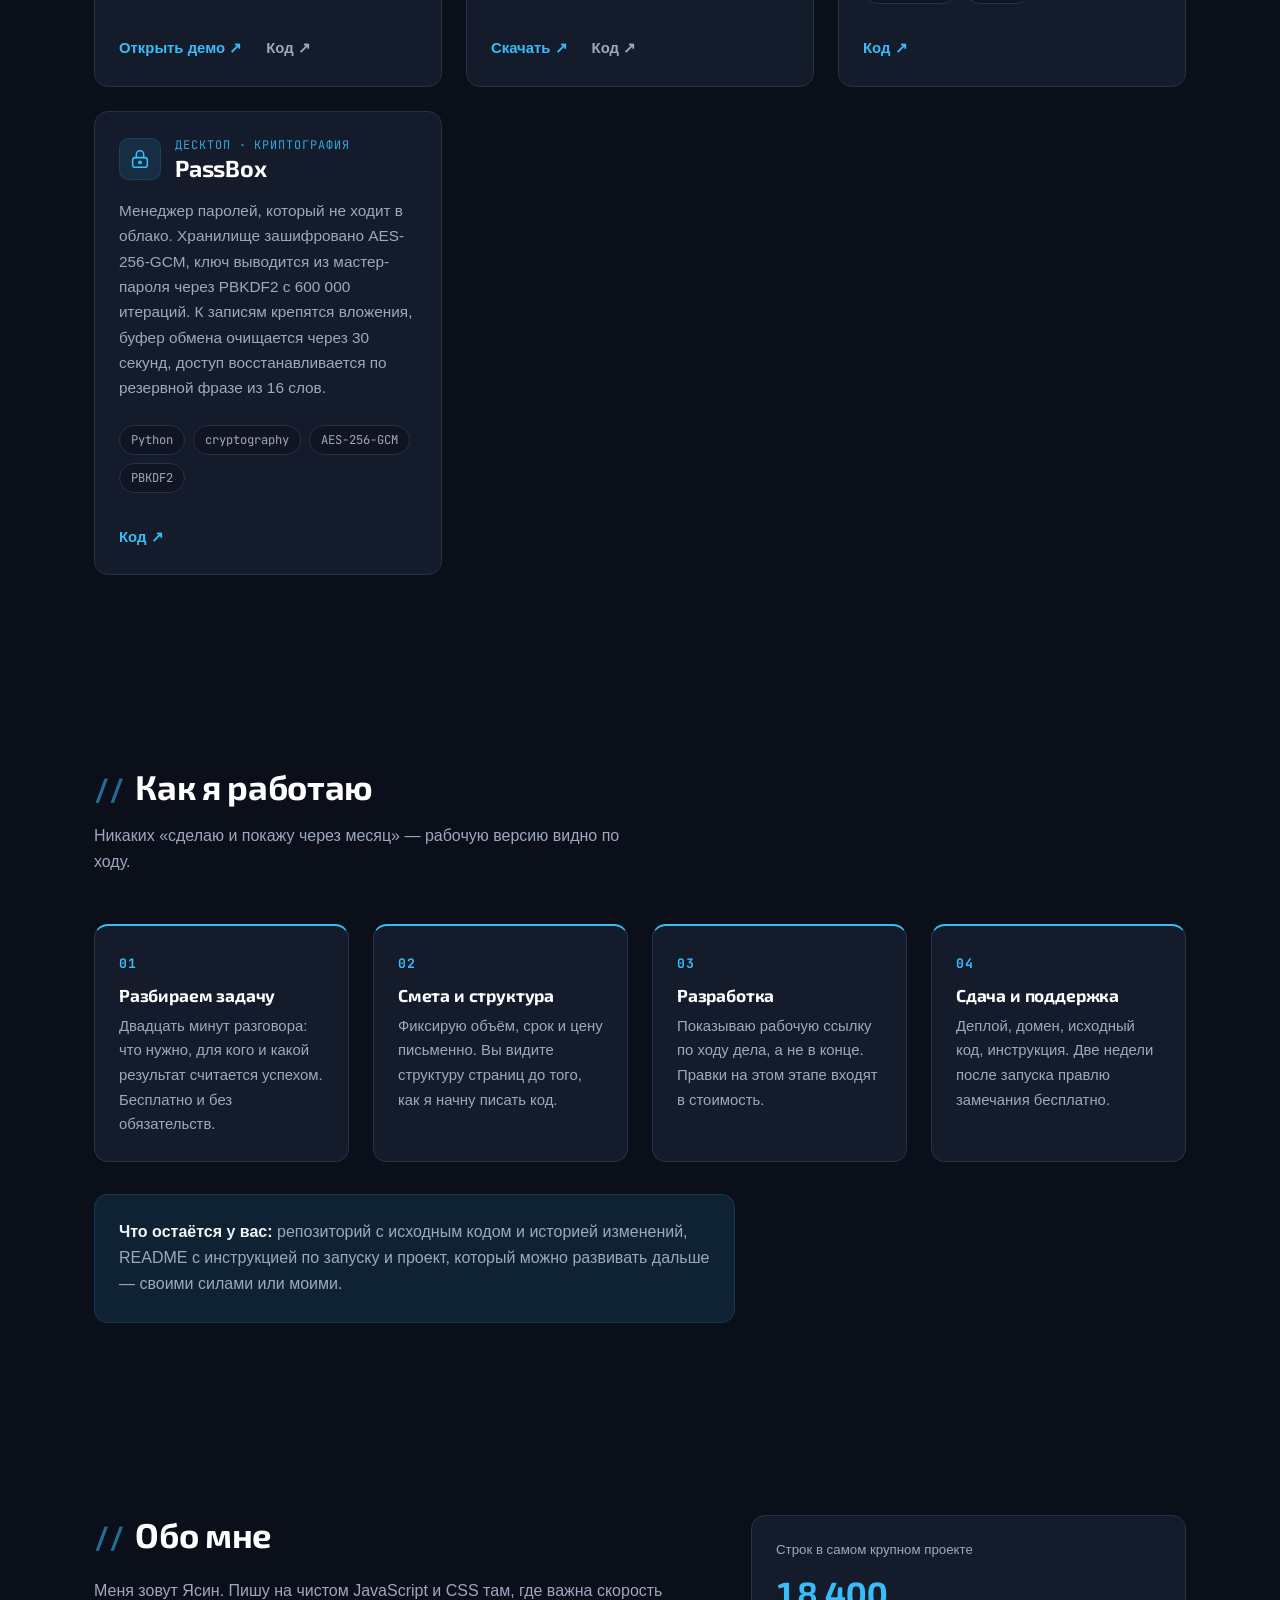
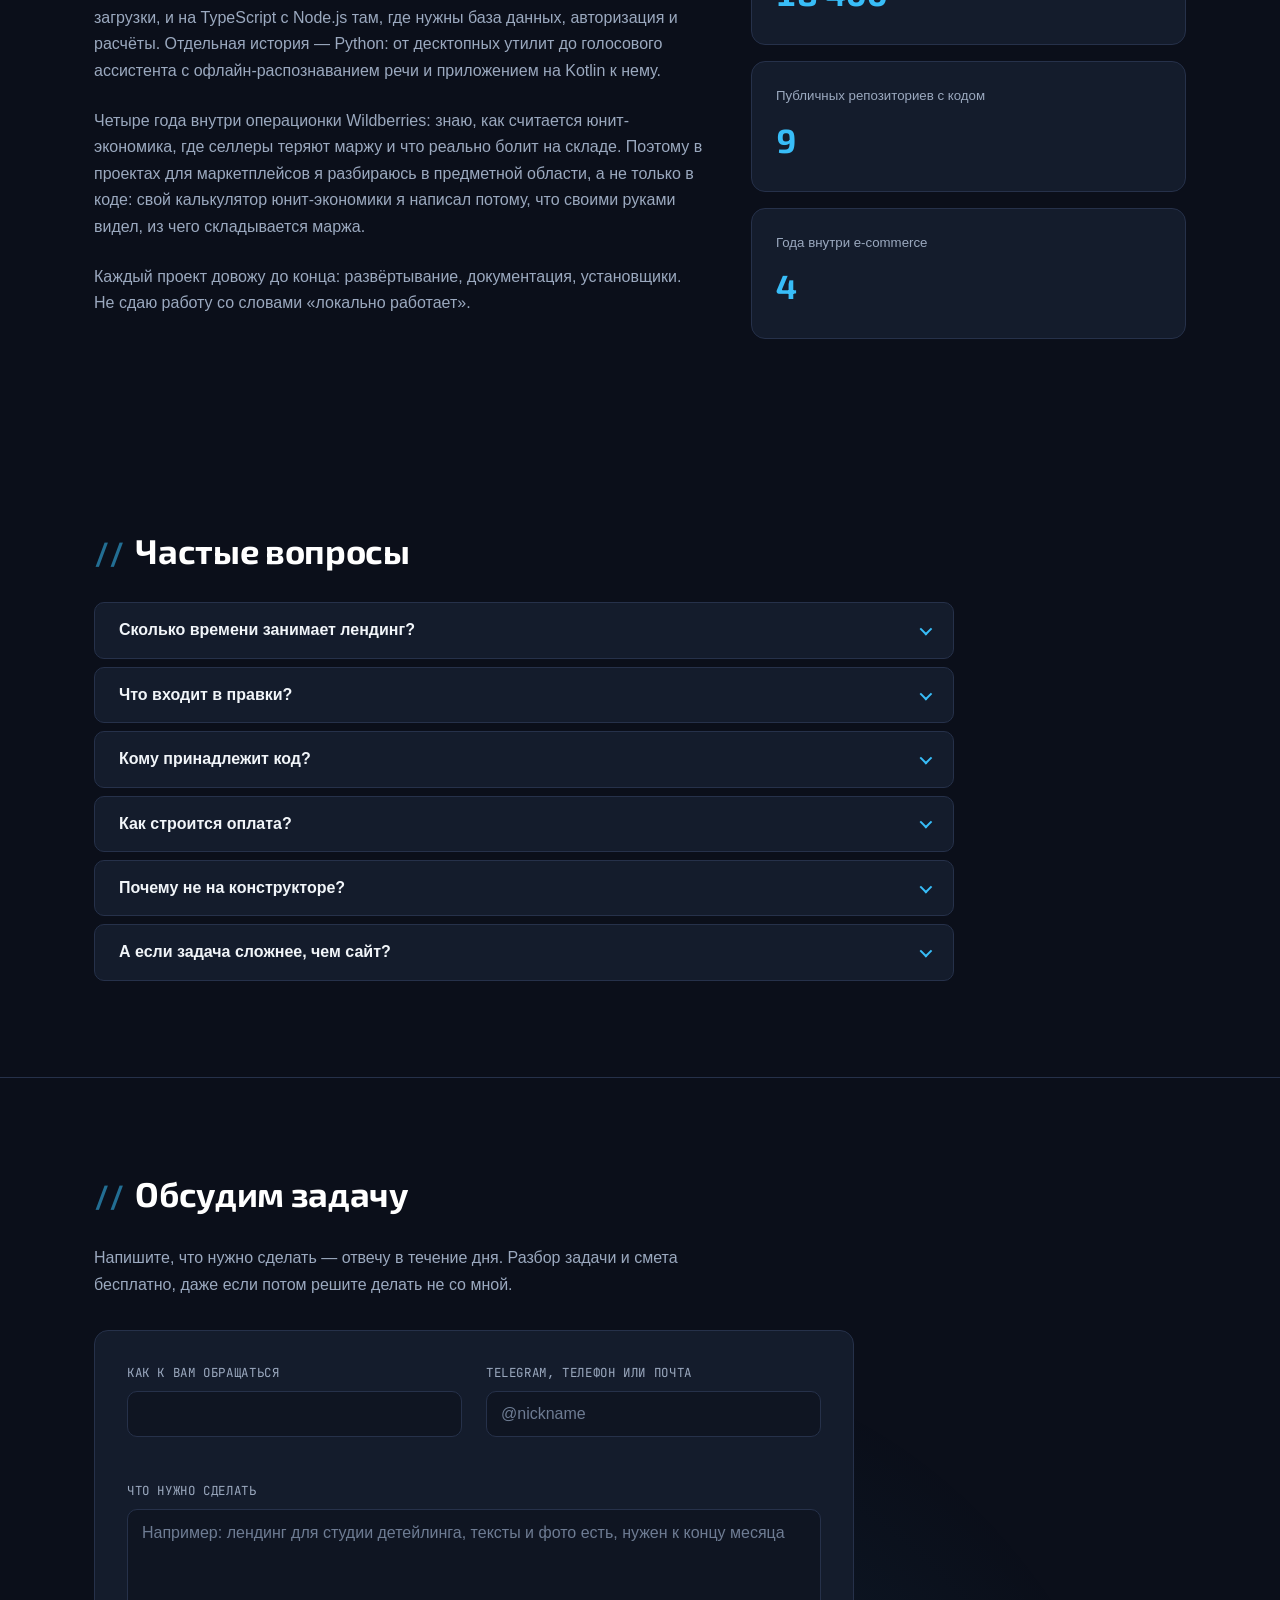
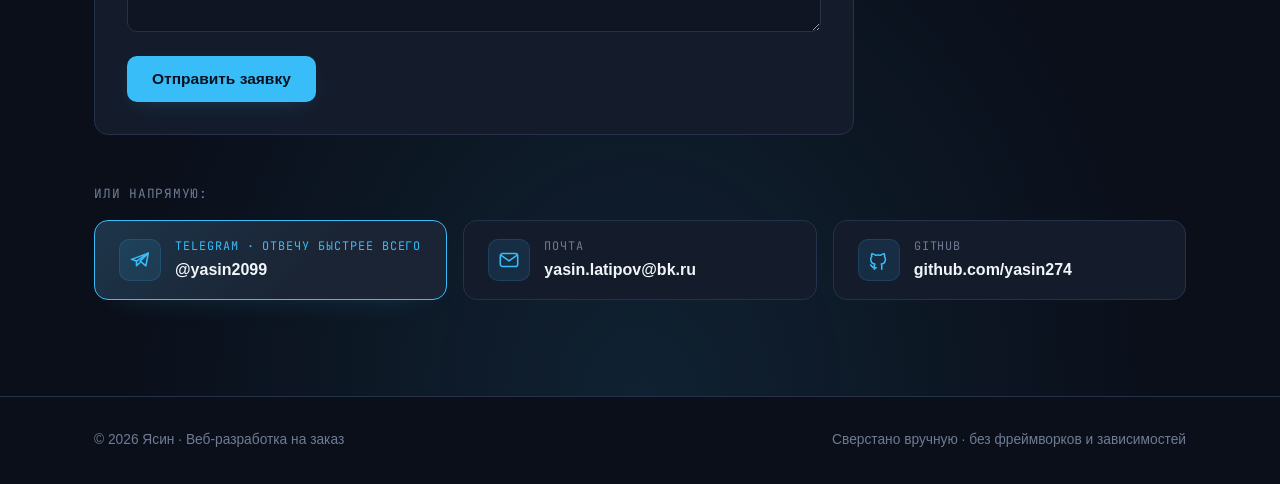
==== commit c0750342: "Четвёртый кейс: AUTOCLEAN — лендинг под заявки Четыре кейса закрывают четыре разговора: расчёты и да" ====
--- a/index.html
+++ b/index.html
@@ -348,7 +348,8 @@
             </ul>
 
             <div class="case-links">
-              <a class="link-primary" href="https://yasin274.github.io/auto-detailing-landing/" target="_blank" rel="noopener">Открыть сайт ↗</a>
+              <a class="link-primary" href="case-autoclean.html">Читать кейс →</a>
+              <a class="link-code" href="https://yasin274.github.io/auto-detailing-landing/" target="_blank" rel="noopener">Открыть сайт ↗</a>
               <a class="link-code" href="https://github.com/yasin274/auto-detailing-landing" target="_blank" rel="noopener">Код ↗</a>
             </div>
           </article>
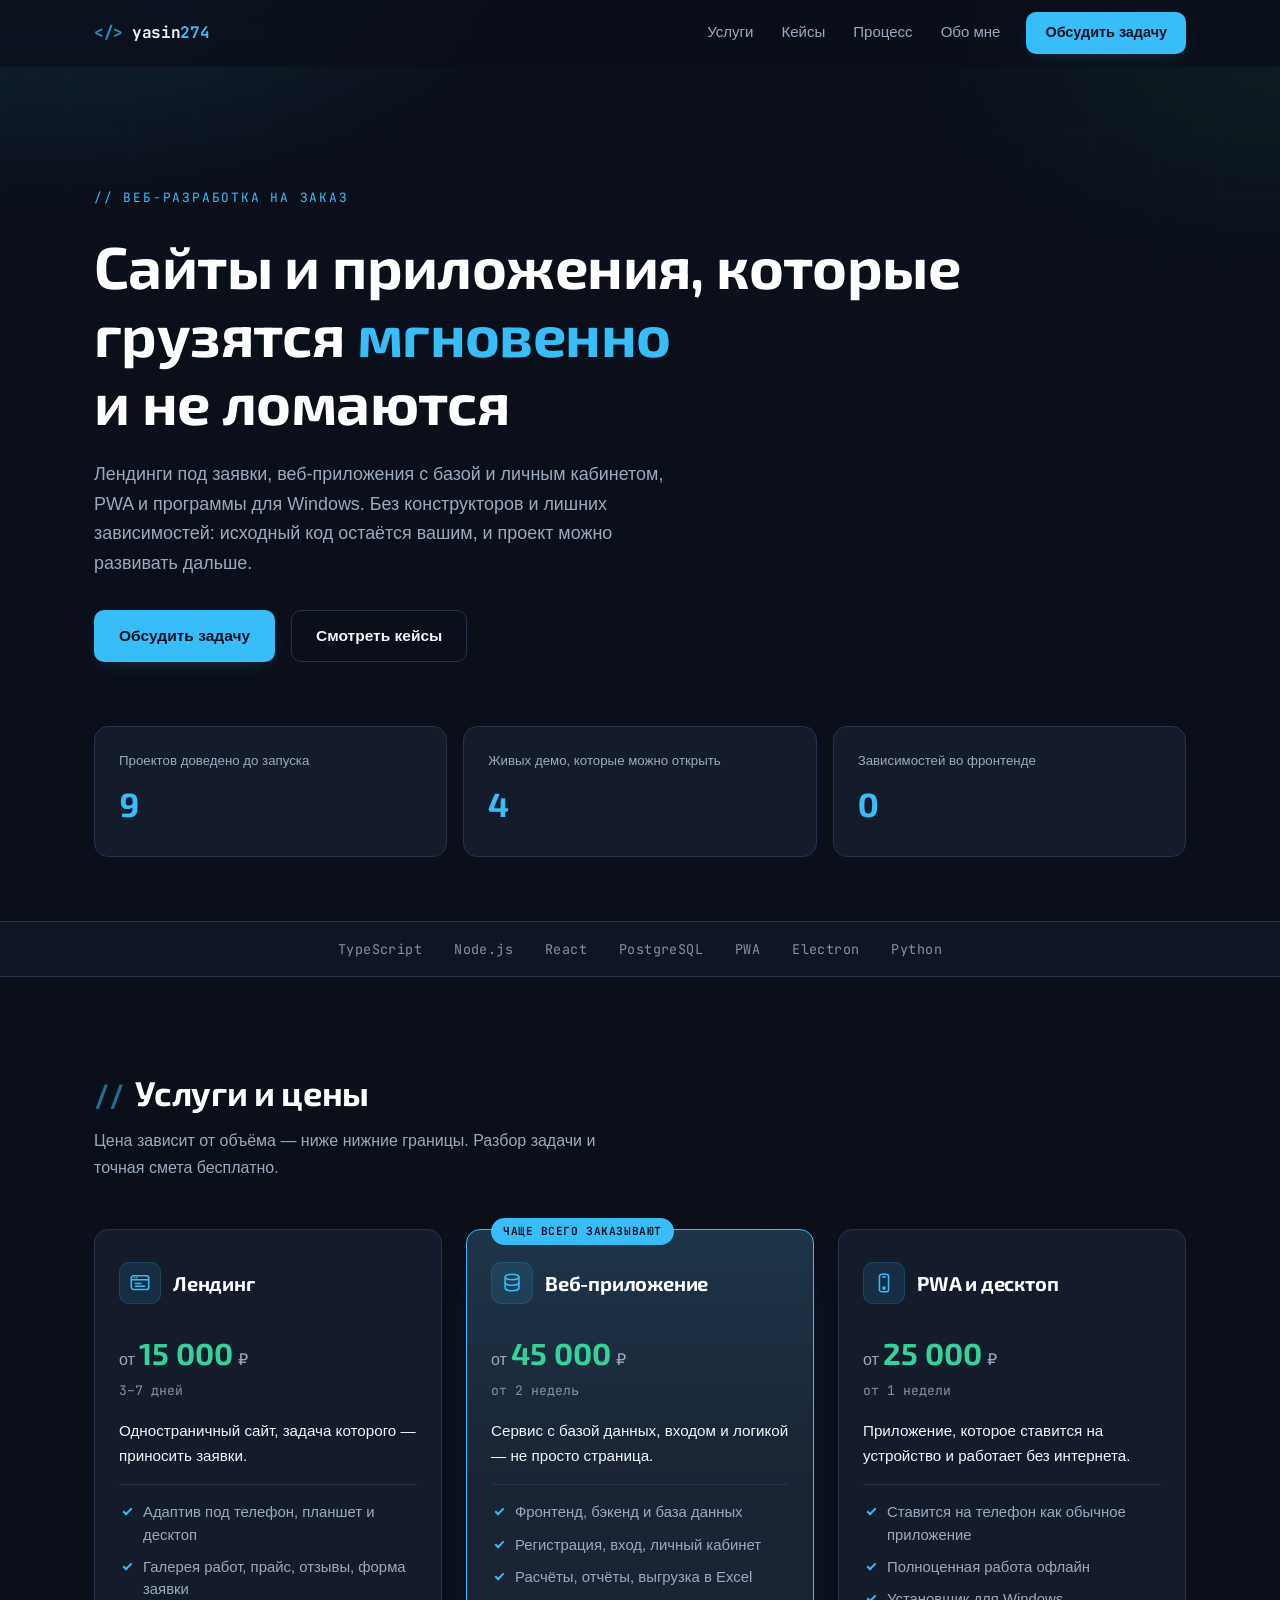
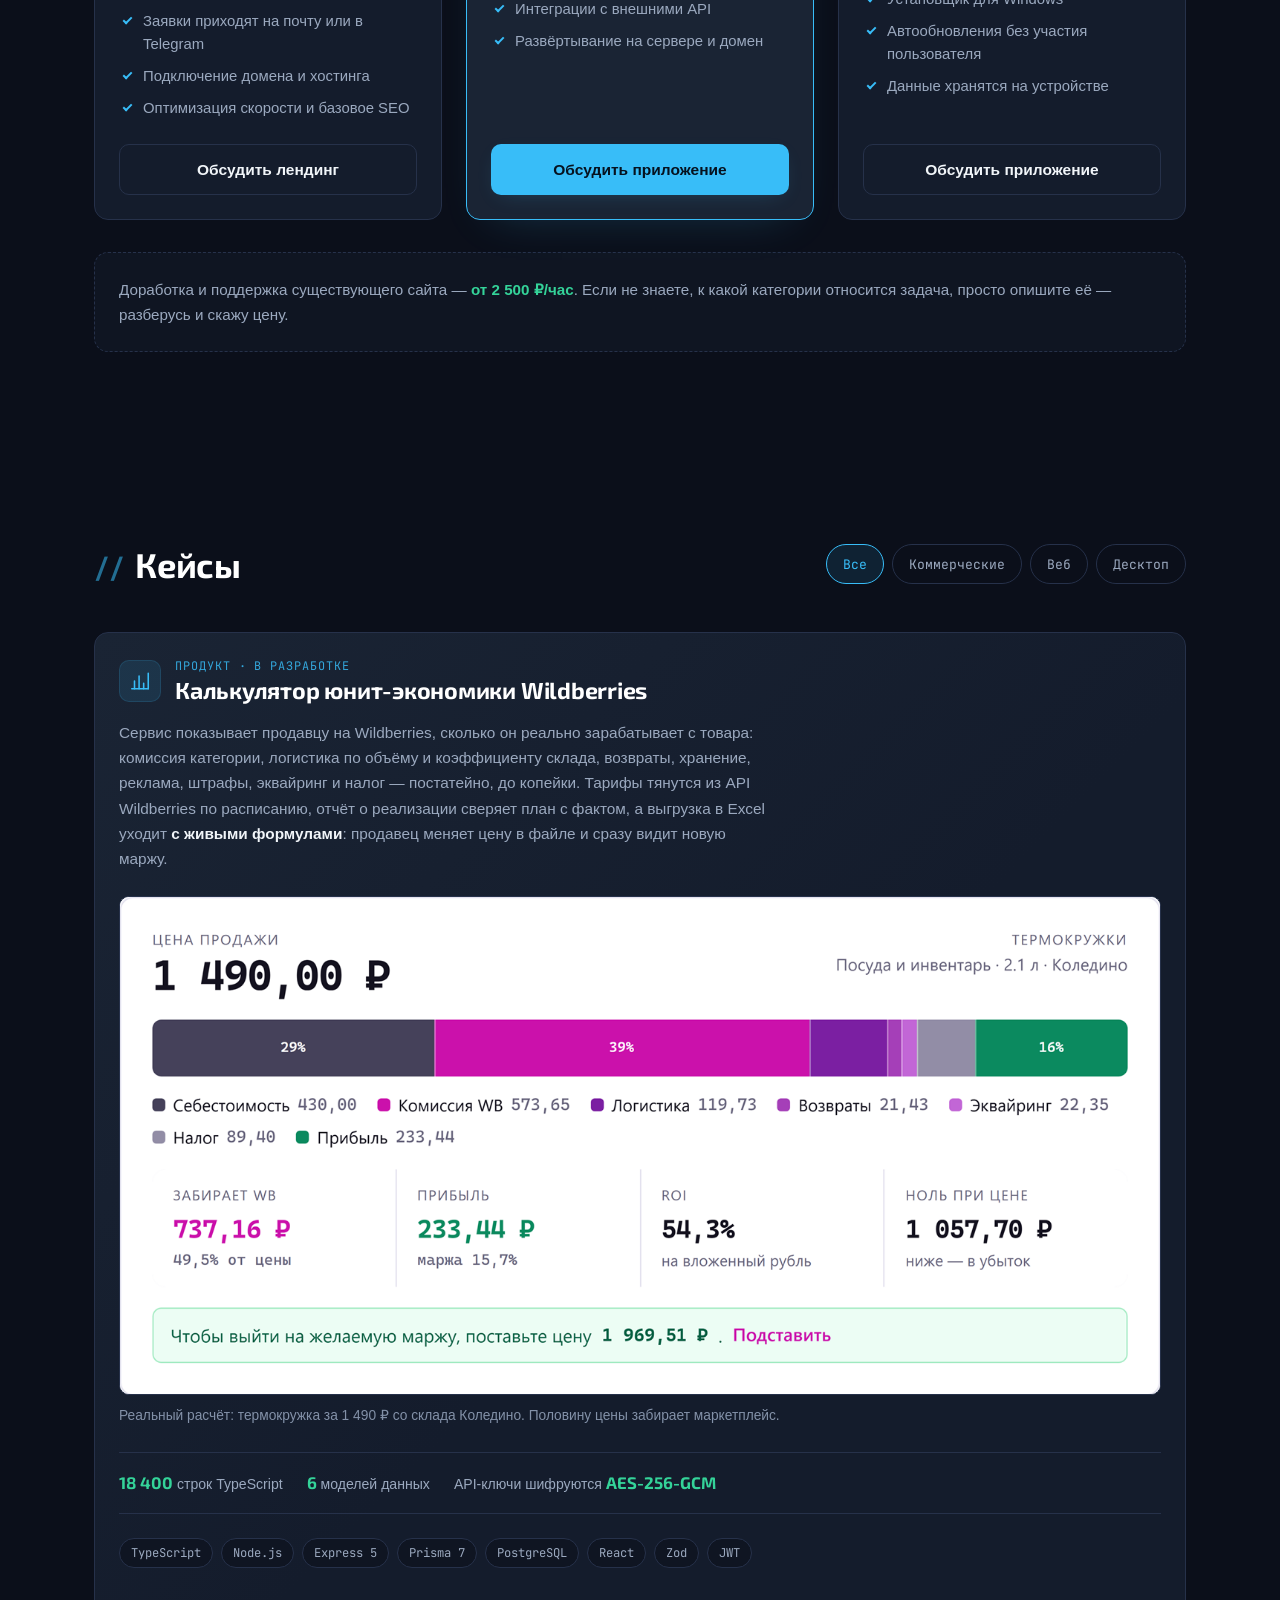
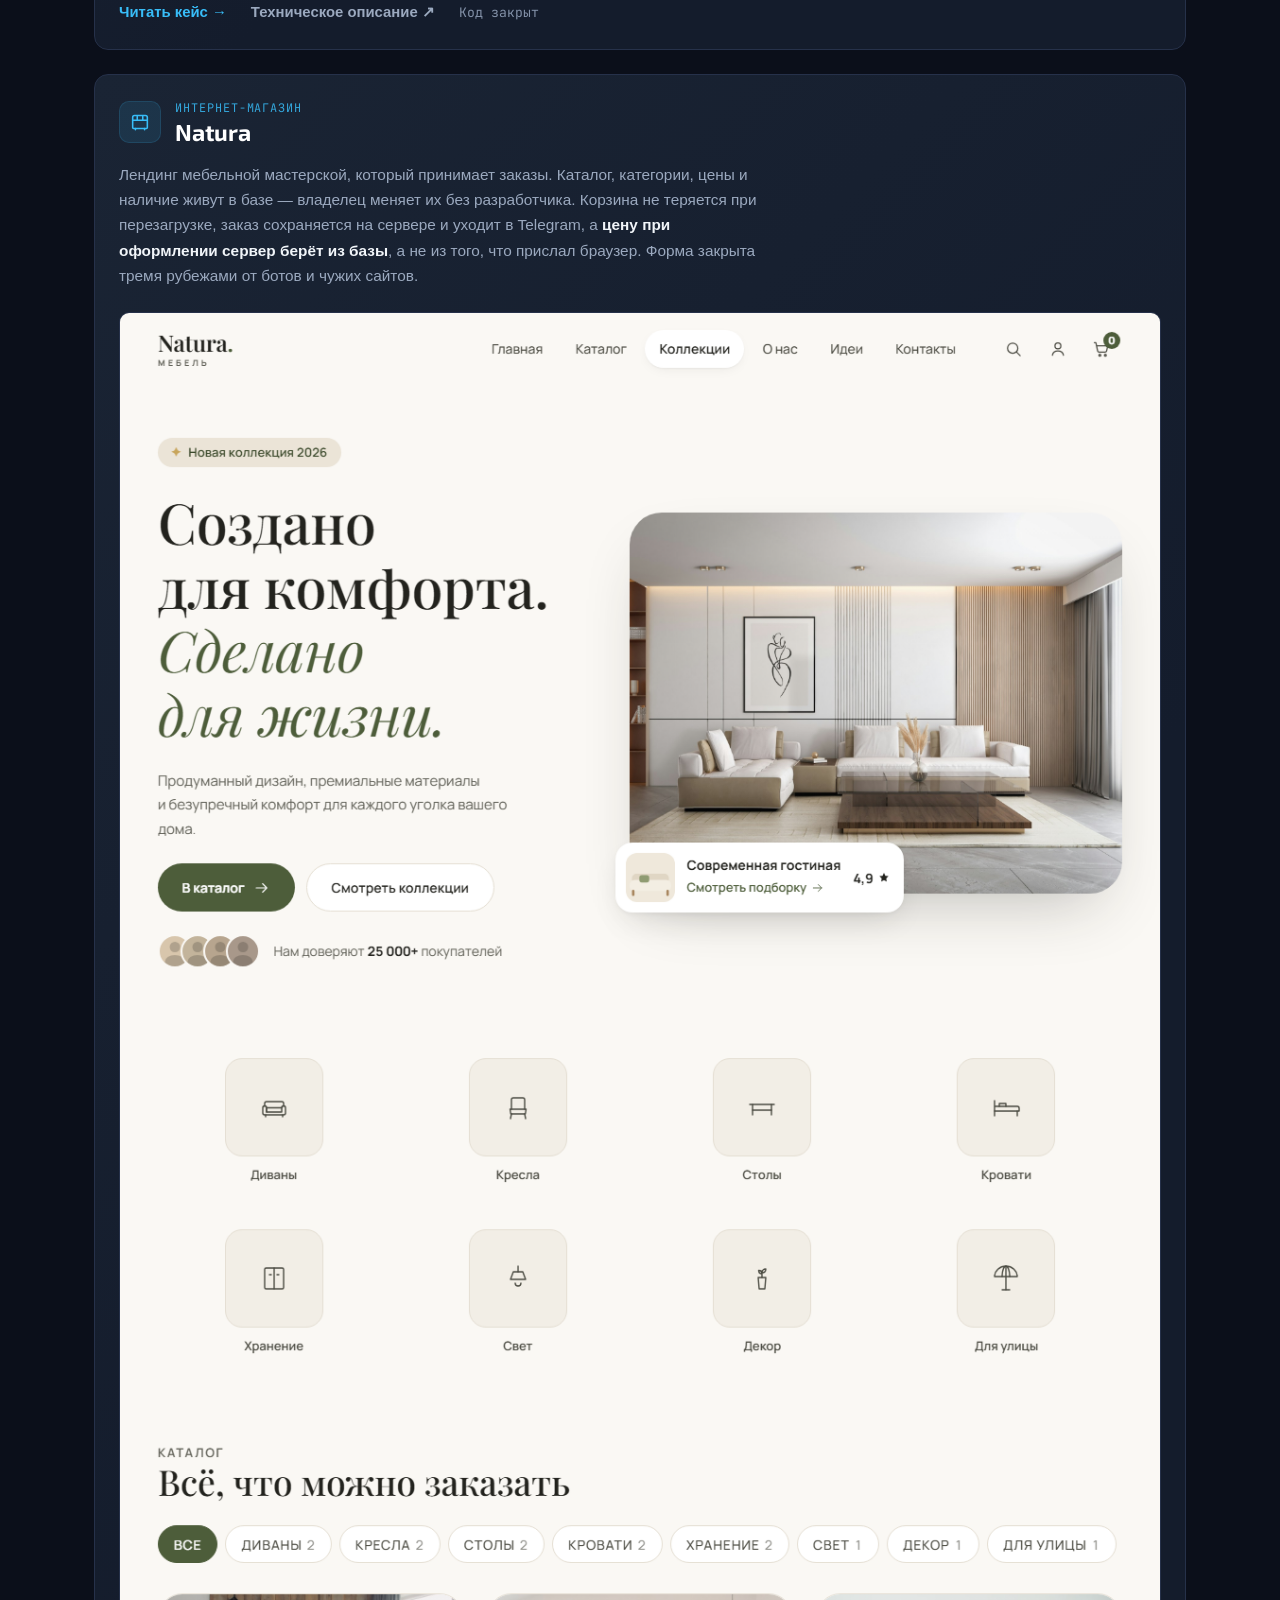
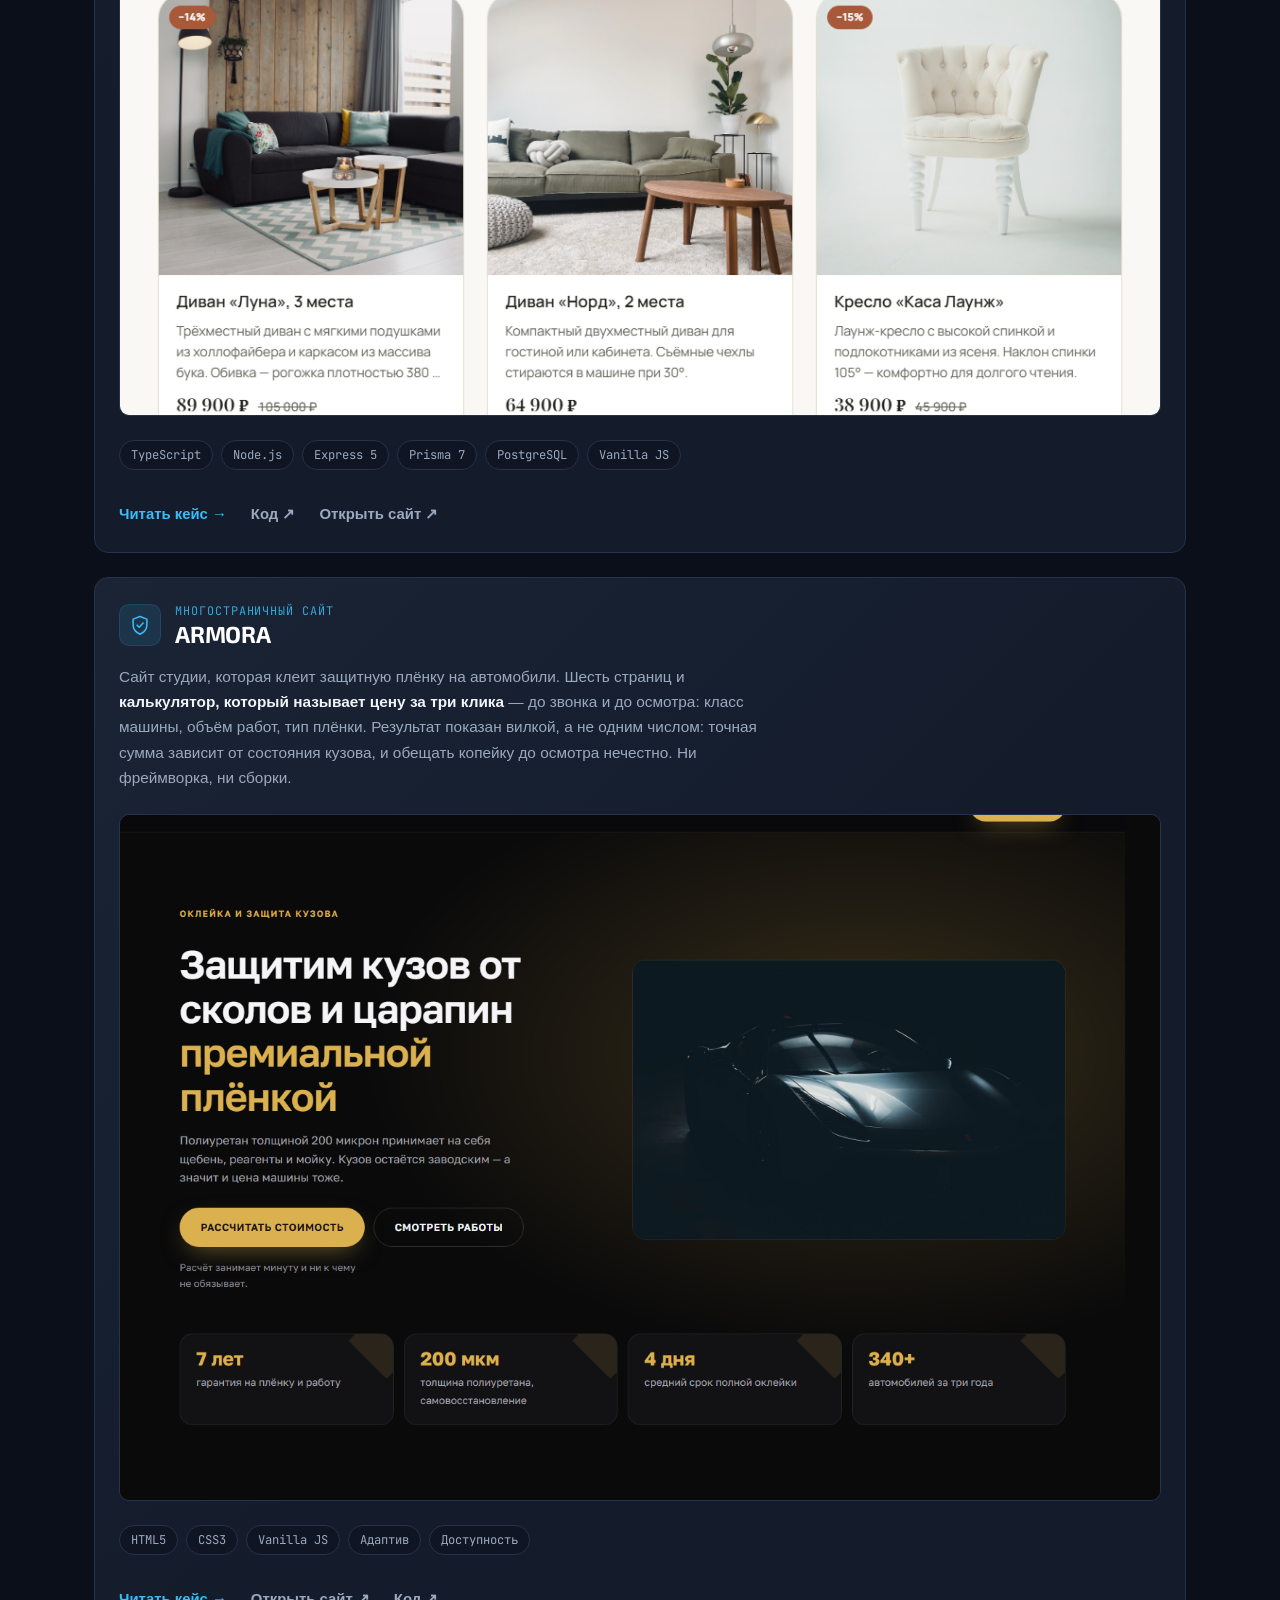
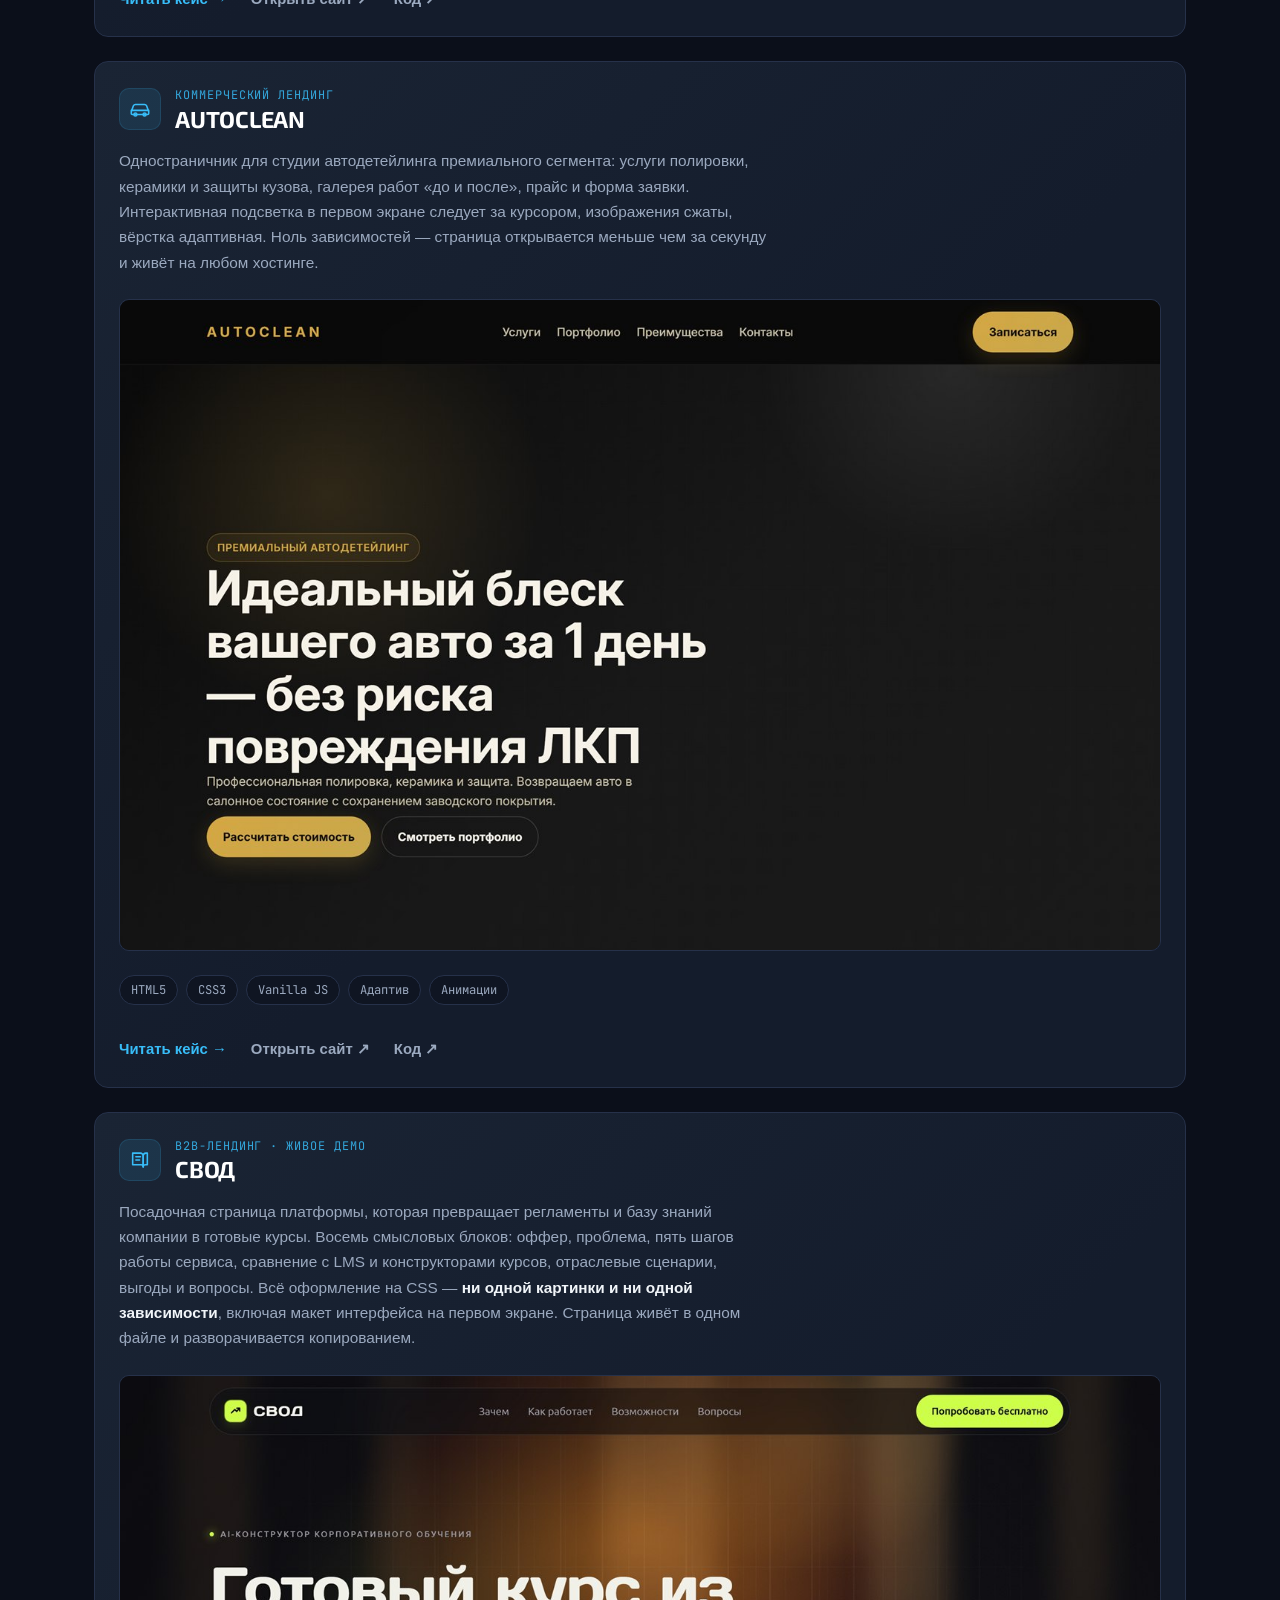
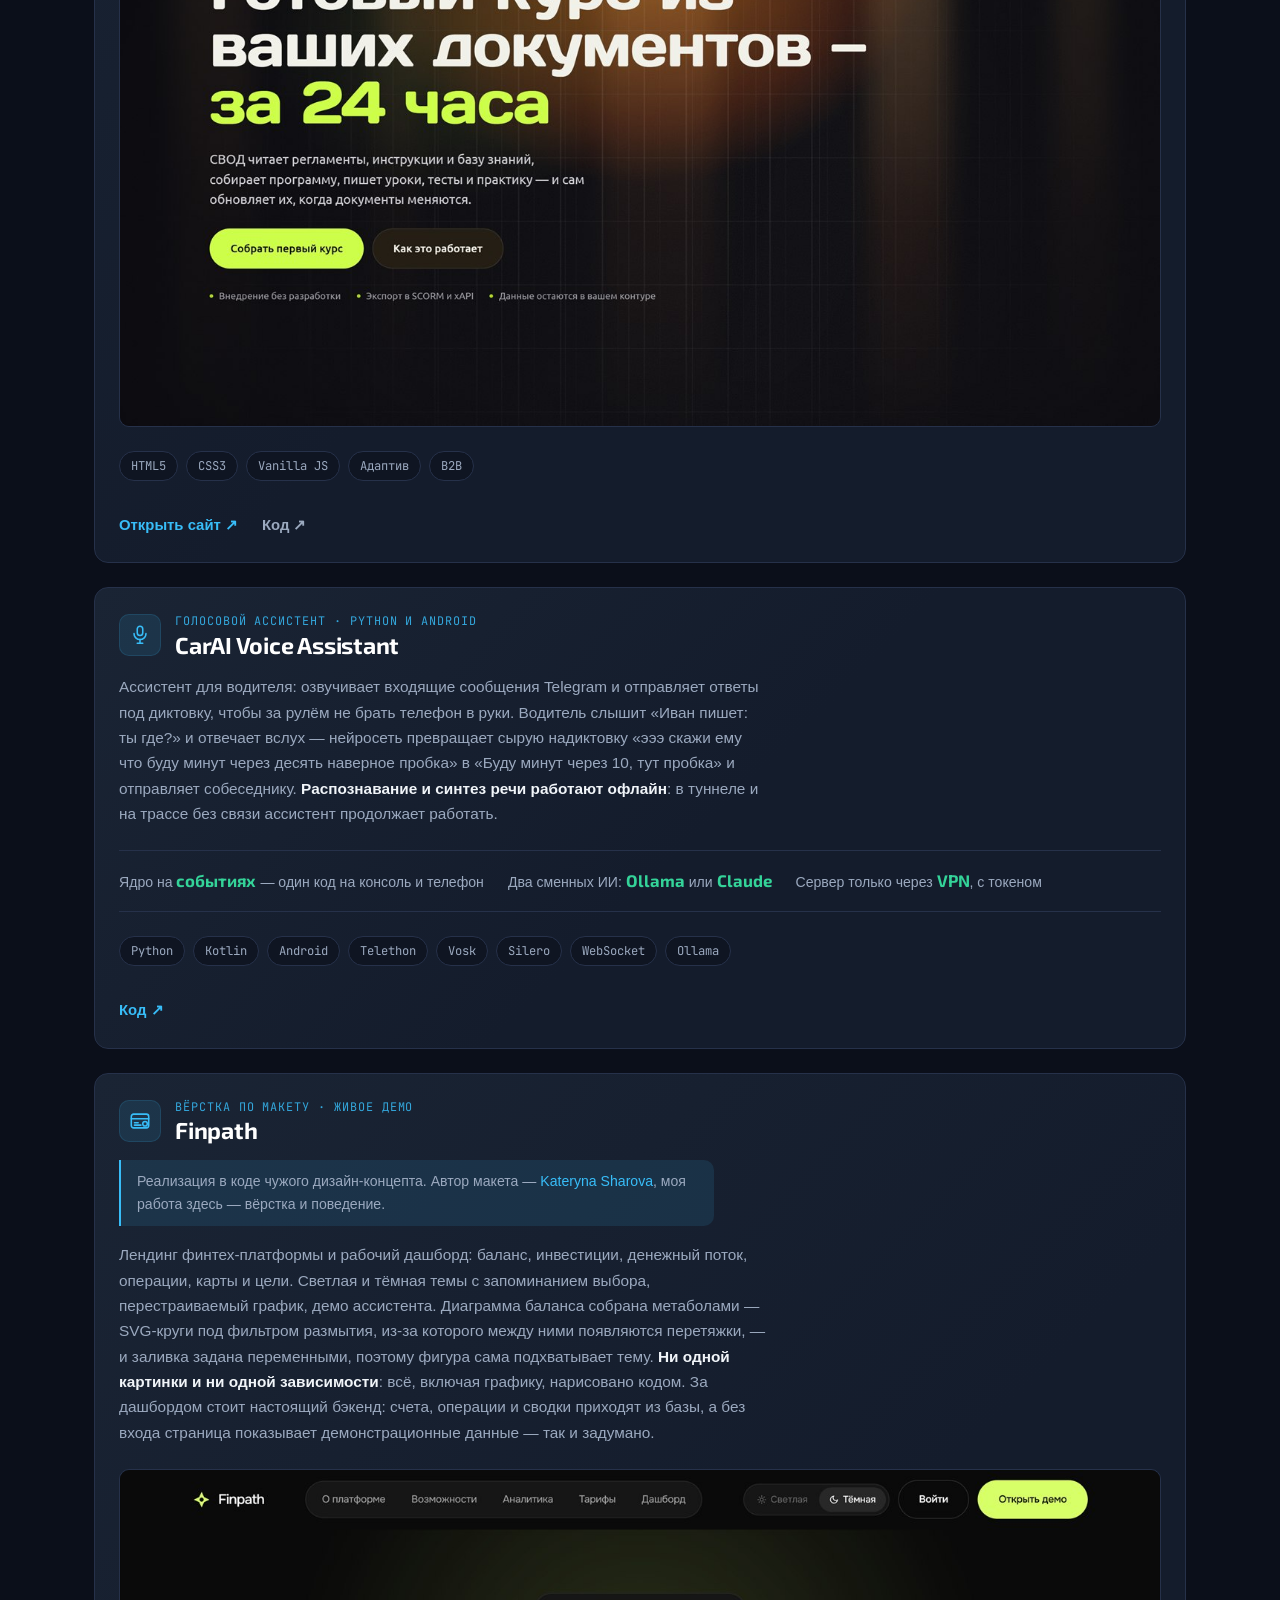
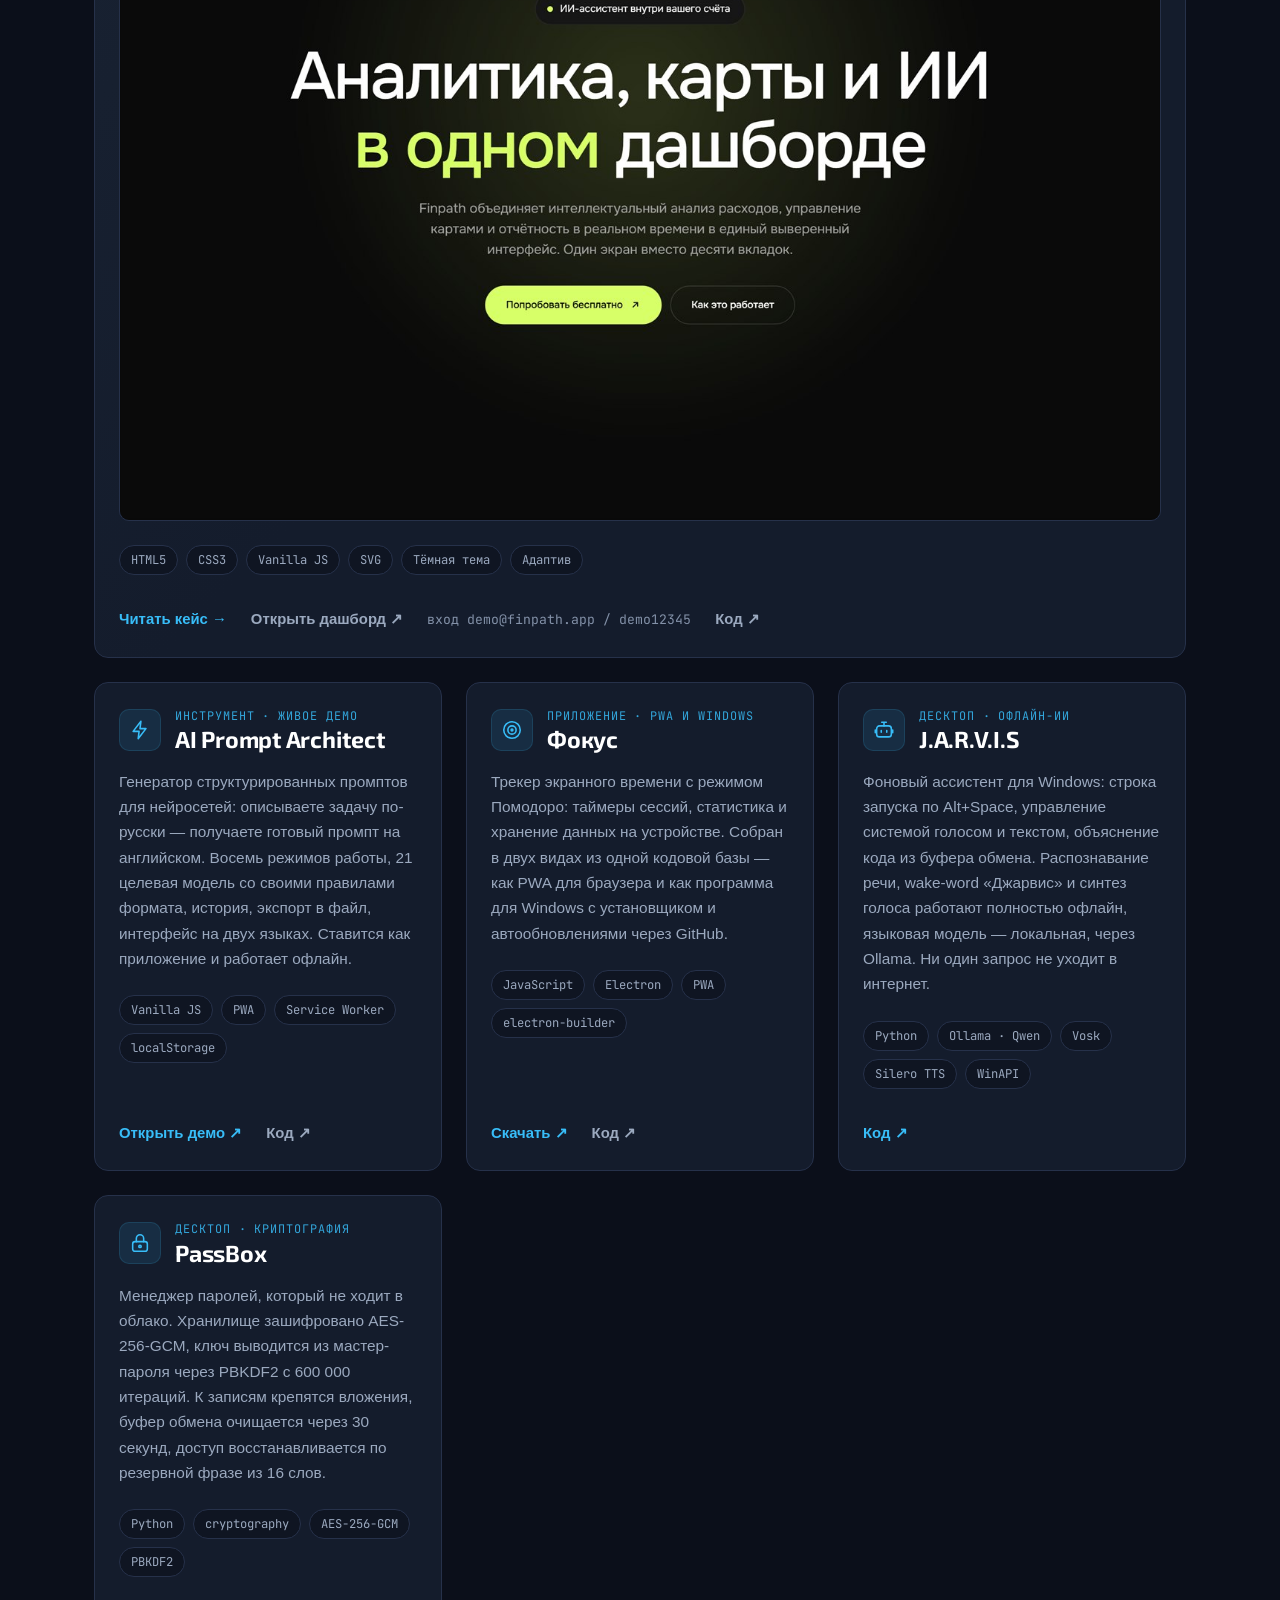
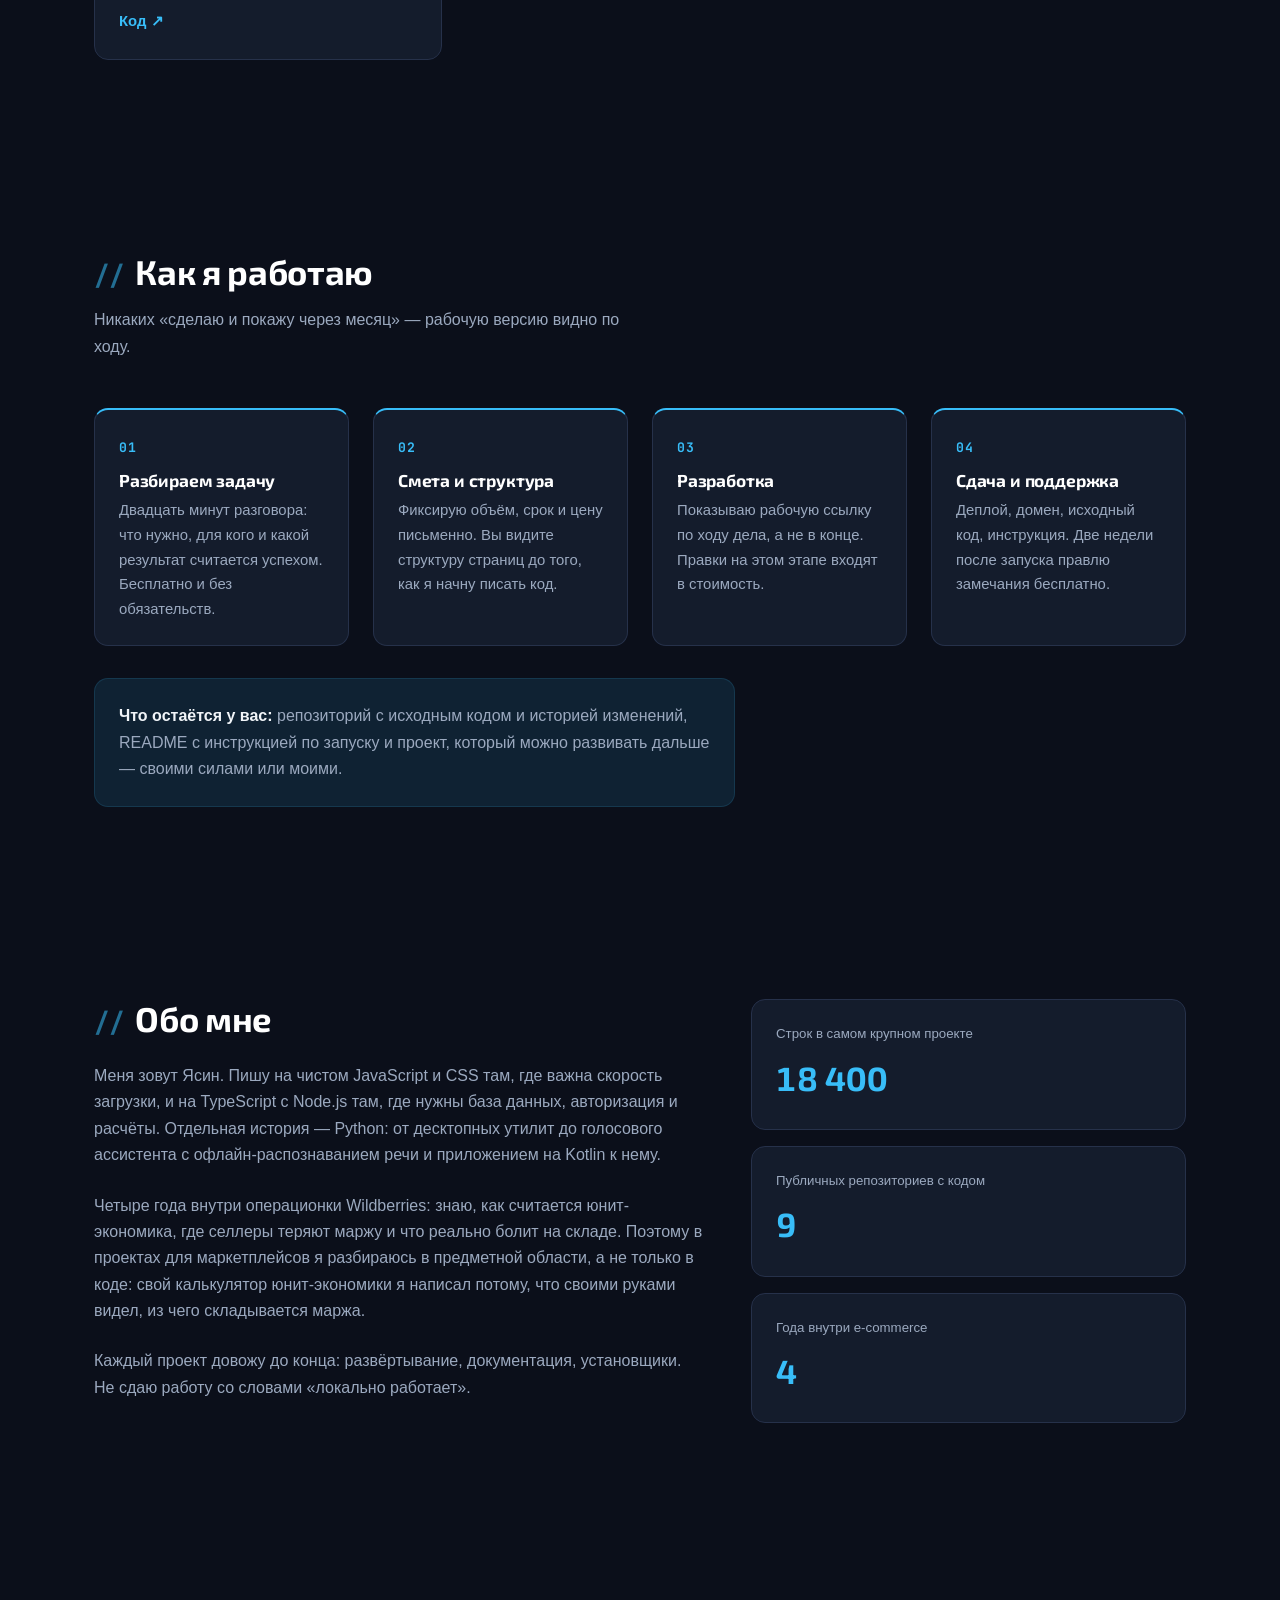
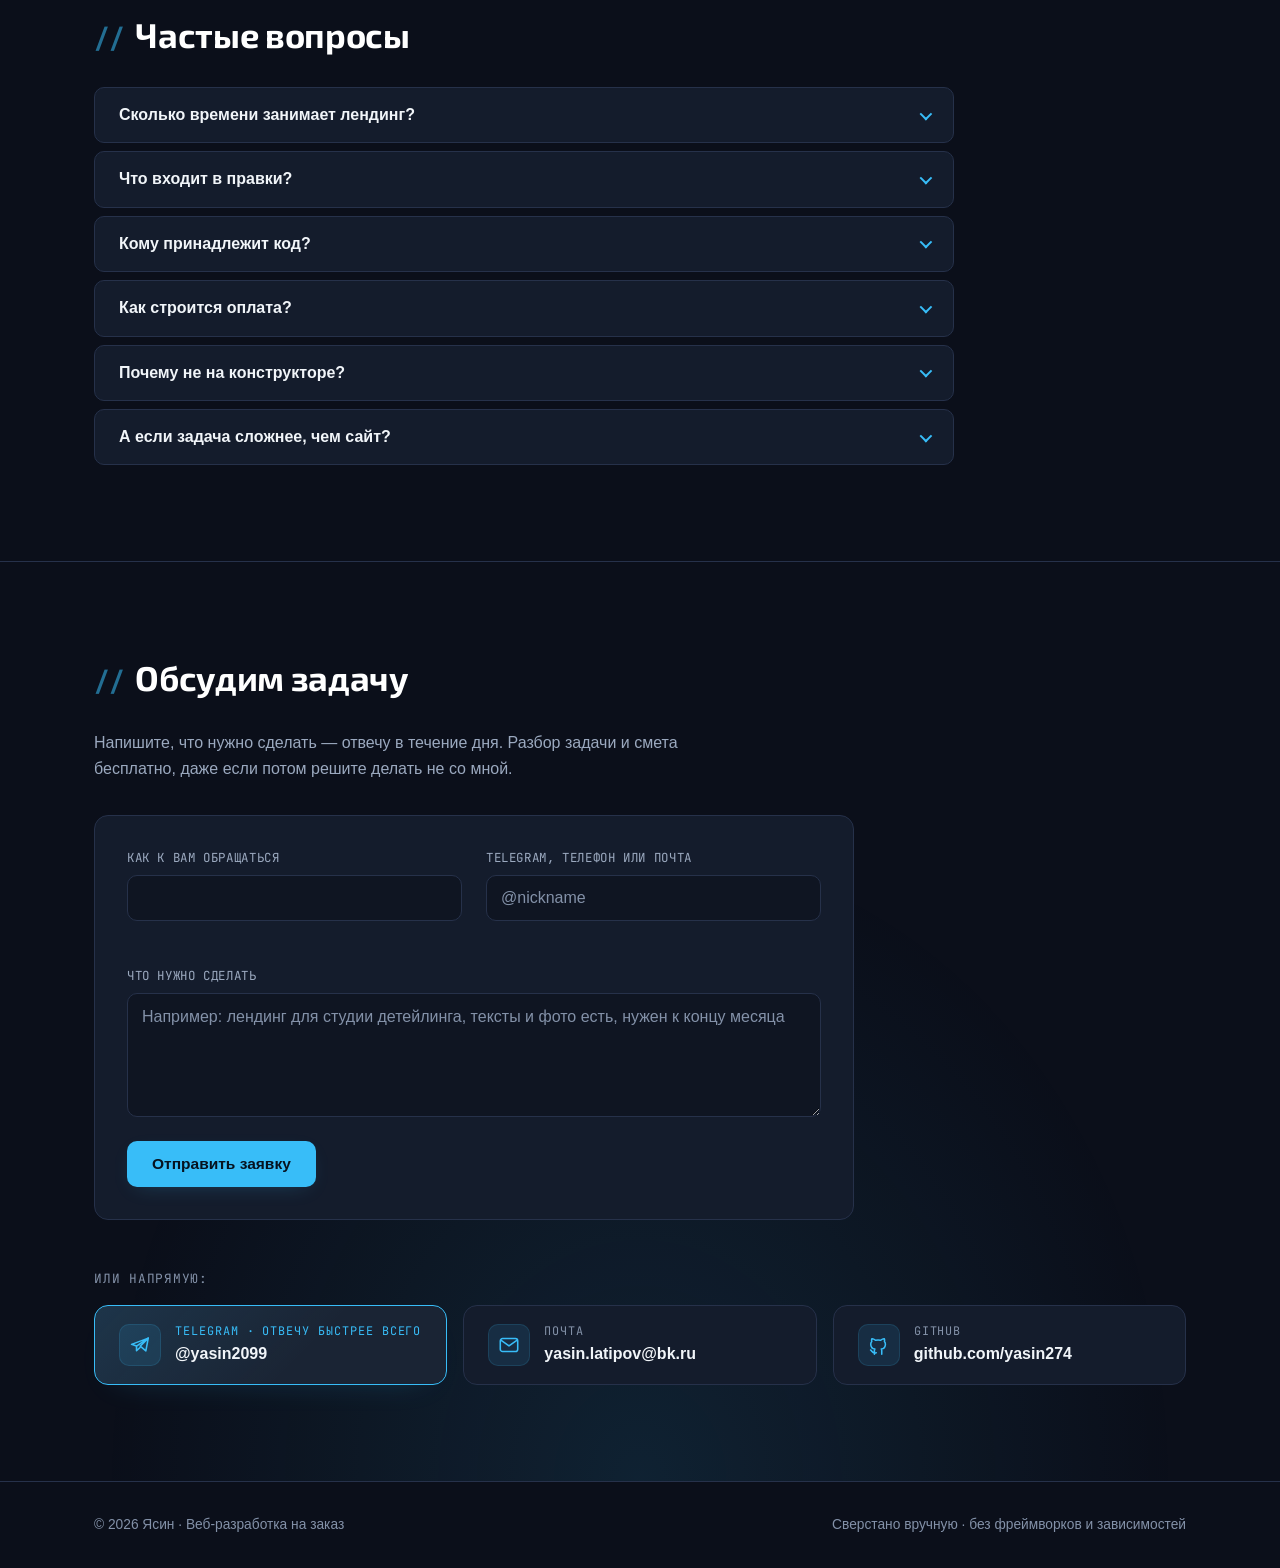
==== commit 608f2af6: "Пятый кейс: ARMORA, и починка контраста в самом портфолио Кейс про многостраничник с калькулятором. " ====
--- a/index.html
+++ b/index.html
@@ -312,7 +312,49 @@
             </div>
           </article>
 
-          <!-- 3. AUTOCLEAN -->
+          <!-- 3. ARMORA -->
+          <article class="case case-wide reveal" data-category="commercial web">
+            <div class="case-top">
+              <span class="case-icon" aria-hidden="true">
+                <svg viewBox="0 0 24 24" fill="none" stroke="currentColor" stroke-width="1.7" stroke-linecap="round" stroke-linejoin="round">
+                  <path d="M12 2.8l7.5 2.8v6.2c0 4.5-3.1 8.4-7.5 10.2-4.4-1.8-7.5-5.7-7.5-10.2V5.6z"/>
+                  <path d="M8.8 12.2l2.3 2.3 4.3-4.6"/>
+                </svg>
+              </span>
+              <div>
+                <p class="case-kicker">Многостраничный сайт</p>
+                <h3 class="case-title">ARMORA</h3>
+              </div>
+            </div>
+
+            <p class="case-text">
+              Сайт студии, которая клеит защитную плёнку на автомобили. Шесть
+              страниц и <b>калькулятор, который называет цену за три клика</b> —
+              до звонка и до осмотра: класс машины, объём работ, тип плёнки.
+              Результат показан вилкой, а не одним числом: точная сумма зависит
+              от состояния кузова, и обещать копейку до осмотра нечестно.
+              Ни фреймворка, ни сборки.
+            </p>
+
+            <figure class="case-media">
+              <img src="images/armora-hero.png" width="1432" height="942"
+                   loading="lazy" decoding="async"
+                   alt="Первый экран сайта ARMORA: тёмный фон с золотым заревом, заголовок про защиту кузова плёнкой, кнопки расчёта и перехода к работам, справа тёмный спортивный автомобиль">
+            </figure>
+
+            <ul class="case-tags">
+              <li>HTML5</li><li>CSS3</li><li>Vanilla JS</li>
+              <li>Адаптив</li><li>Доступность</li>
+            </ul>
+
+            <div class="case-links">
+              <a class="link-primary" href="case-armora.html">Читать кейс →</a>
+              <a class="link-code" href="https://armora-eight.vercel.app" target="_blank" rel="noopener">Открыть сайт ↗</a>
+              <a class="link-code" href="https://github.com/yasin274/armora" target="_blank" rel="noopener">Код ↗</a>
+            </div>
+          </article>
+
+          <!-- 4. AUTOCLEAN -->
           <article class="case case-wide reveal" data-category="commercial web">
             <div class="case-top">
               <span class="case-icon" aria-hidden="true">
--- a/style.css
+++ b/style.css
@@ -18,7 +18,17 @@
 
   --text:          #f1f5f9;
   --text-muted:    #9ba9bf;
-  --text-faint:    #6e7c93;
+  /* Замерено в браузере: #6e7c93 давал 4.03:1 на поверхности карточки —
+     ниже нормы 4.5 для мелкого текста, а им набраны подписи технологий,
+     сроки в тарифах и метки контактов.
+
+     Проверять нужно по САМОМУ СВЕТЛОМУ фону, а не по основному: у
+     выделенного тарифа подложка светлее остальных карточек, и промежуточный
+     #7b89a0 проходил везде, кроме него — 4.4:1.
+
+     #8391a8 даёт 4.89:1 на выделенном тарифе, 5.34:1 на обычной карточке и
+     6:1 на фоне страницы, оставаясь тише основного текста на 1.8 пункта. */
+  --text-faint:    #8391a8;
 
   --accent:        #38bdf8;
   --accent-strong: #0ea5e9;
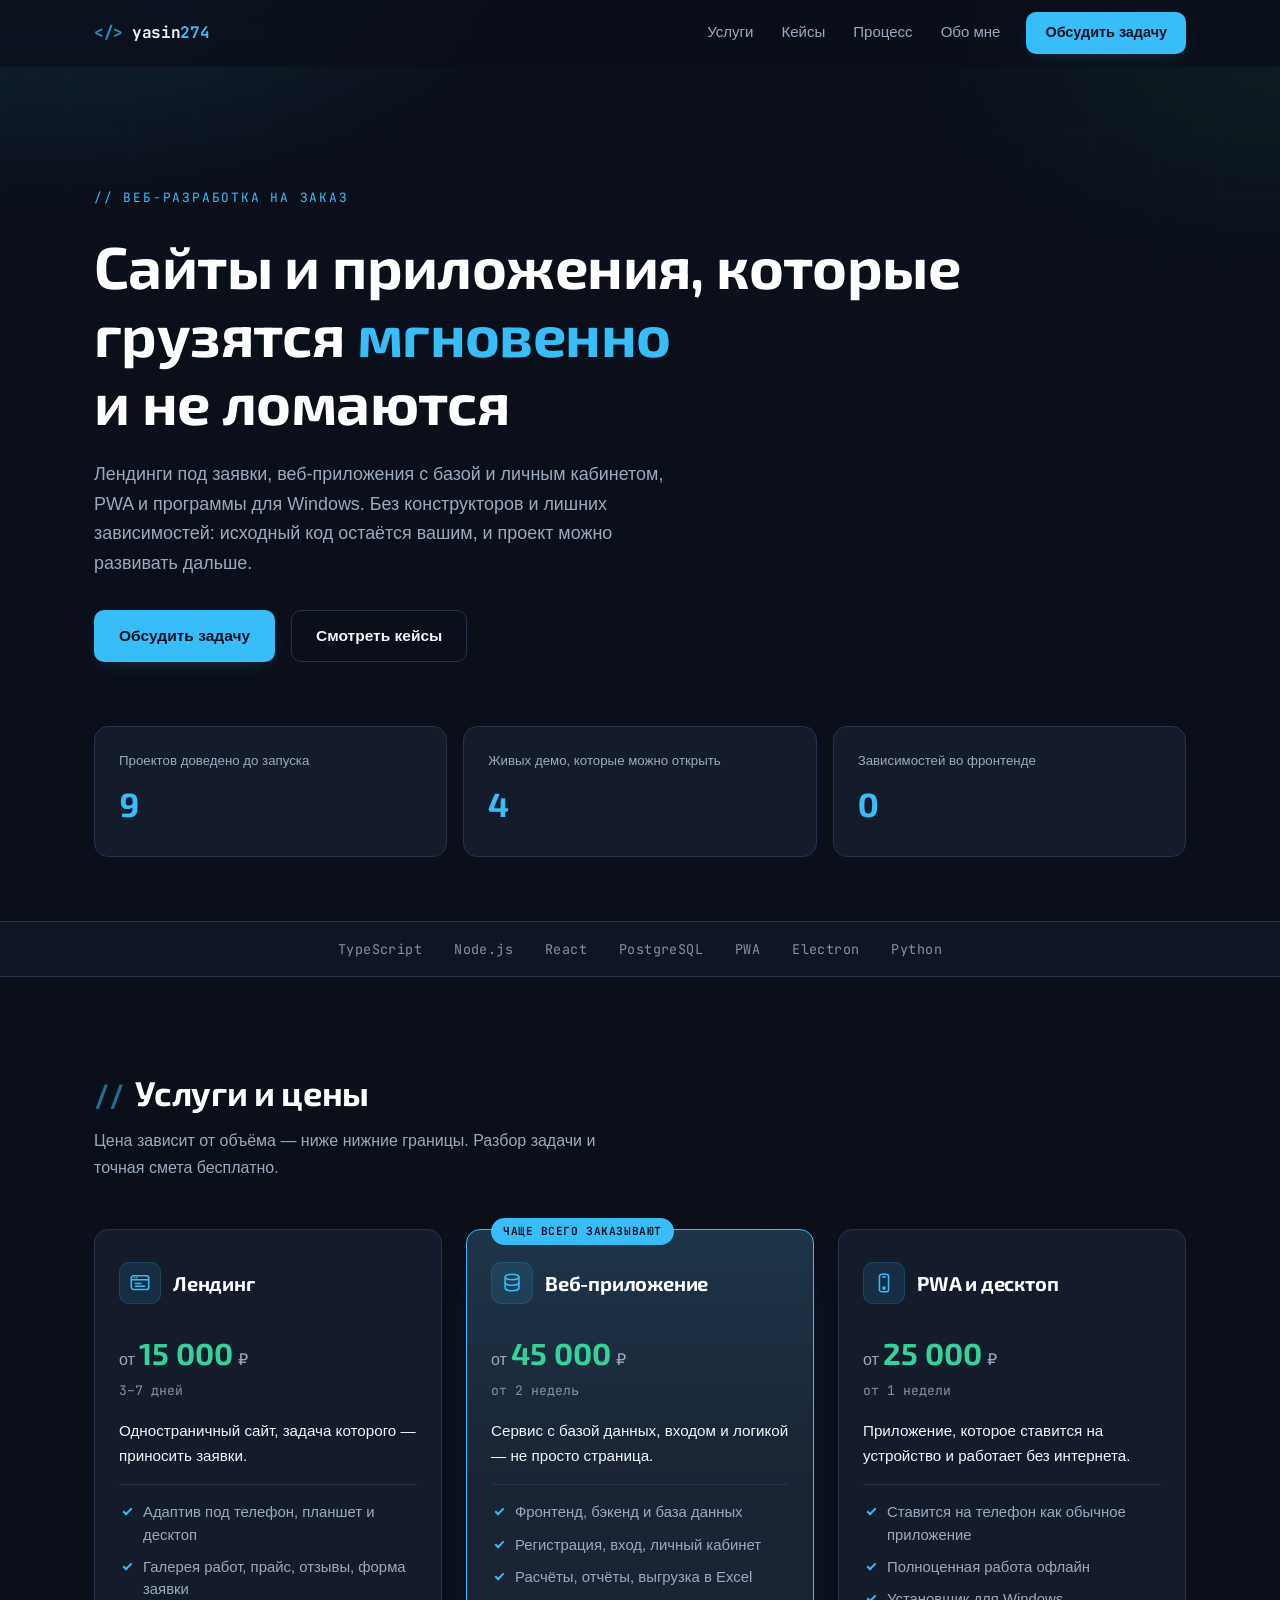
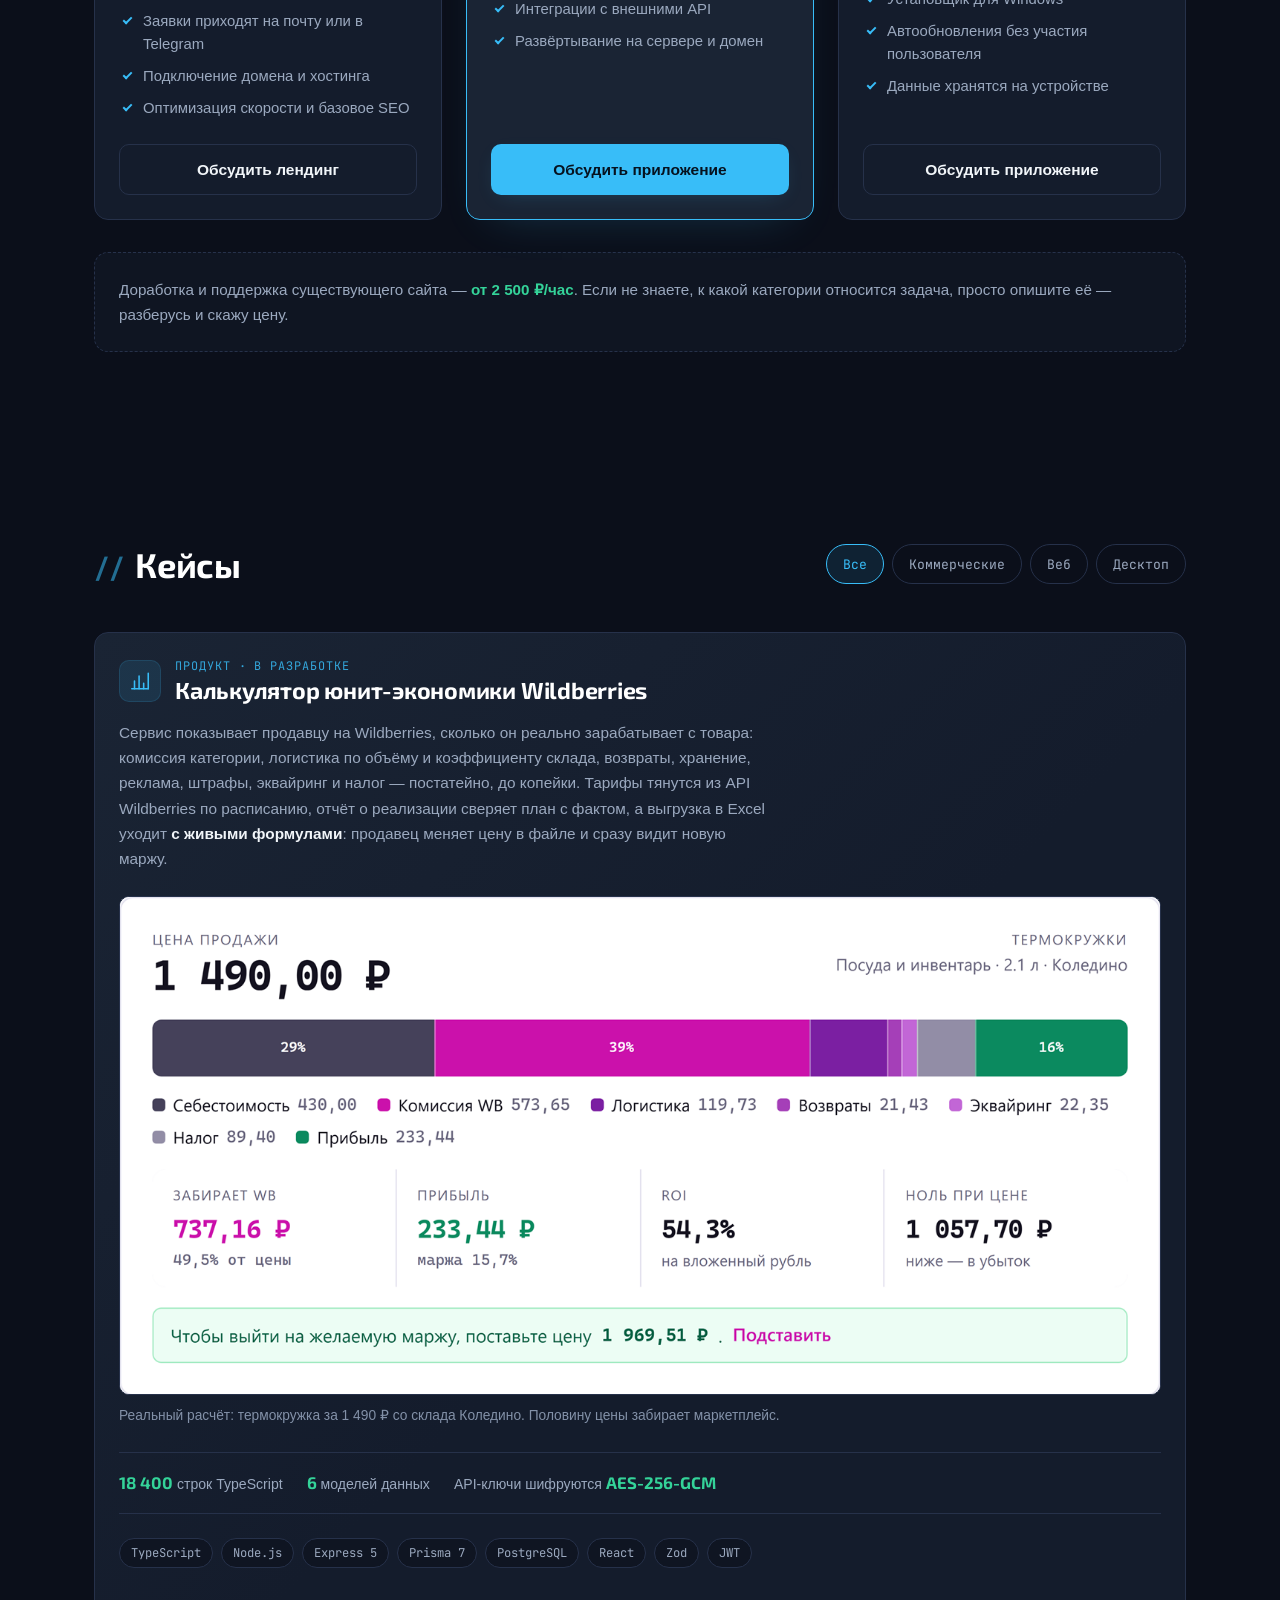
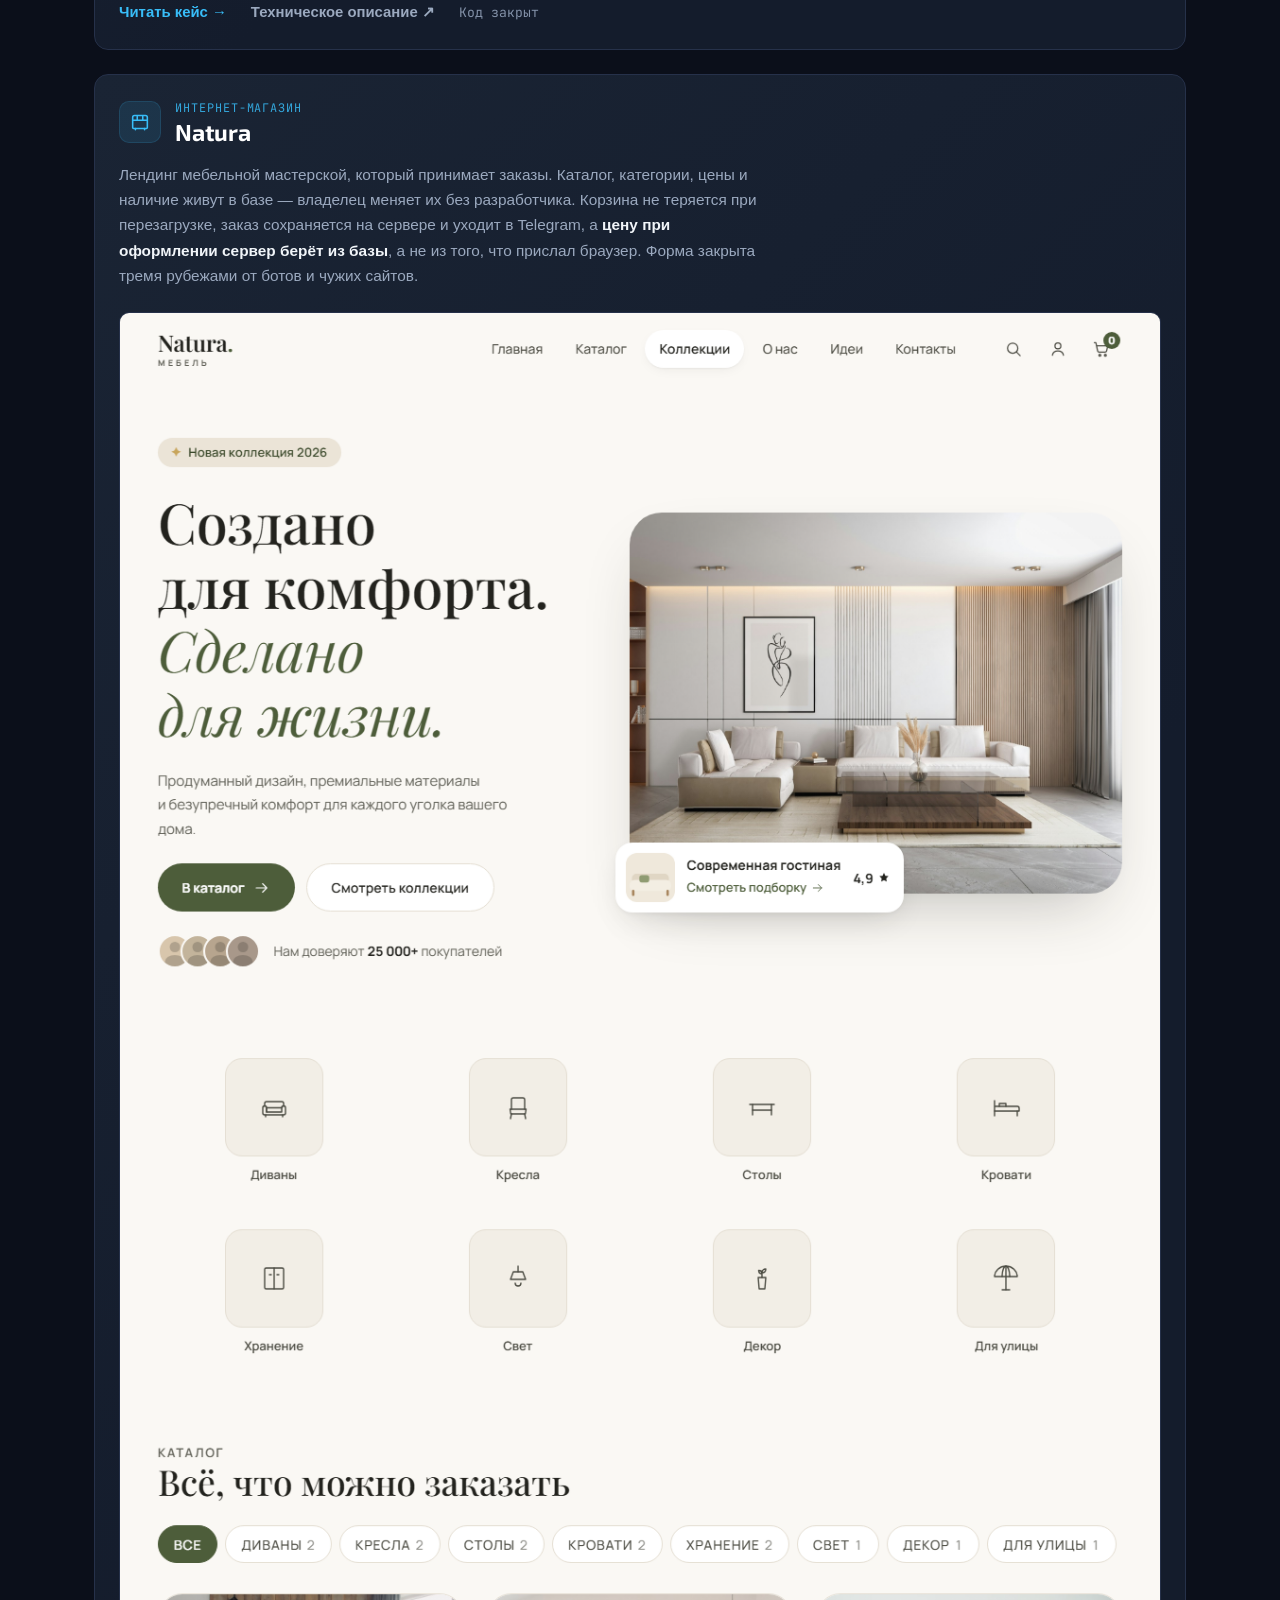
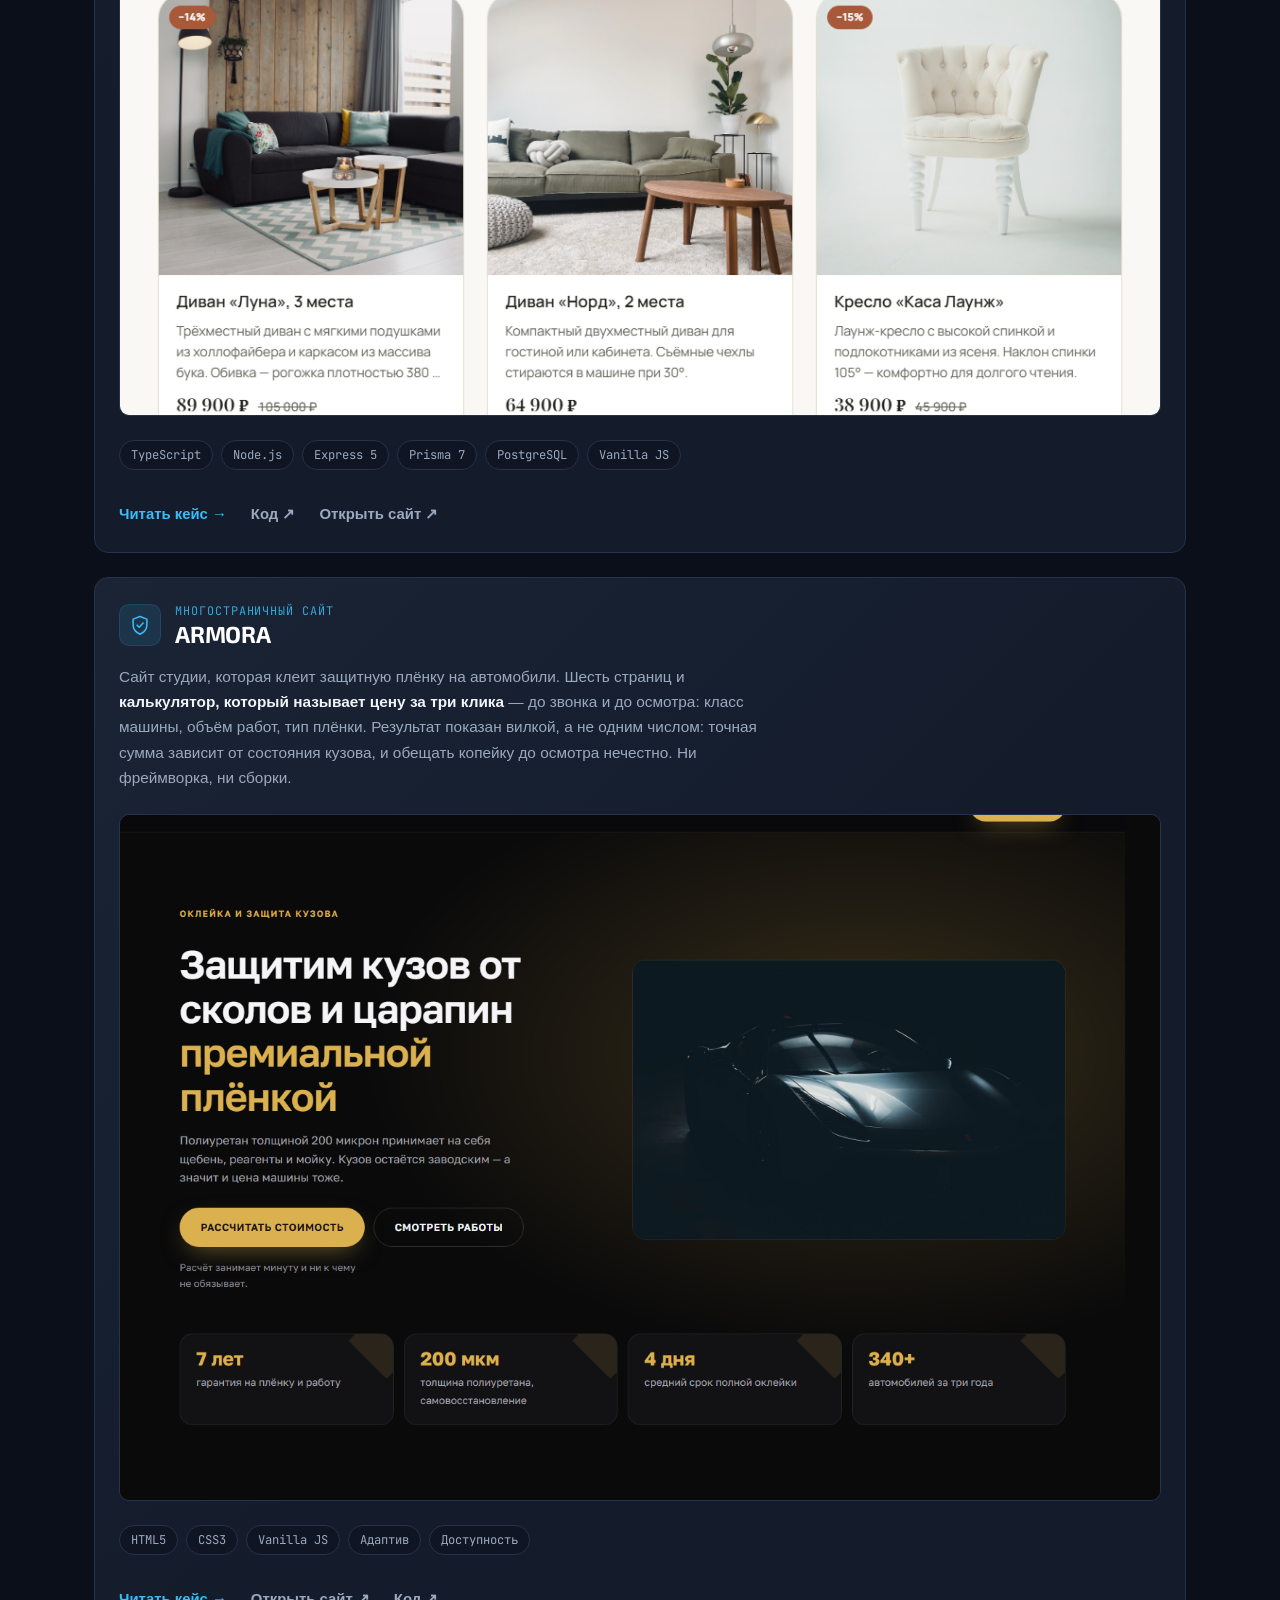
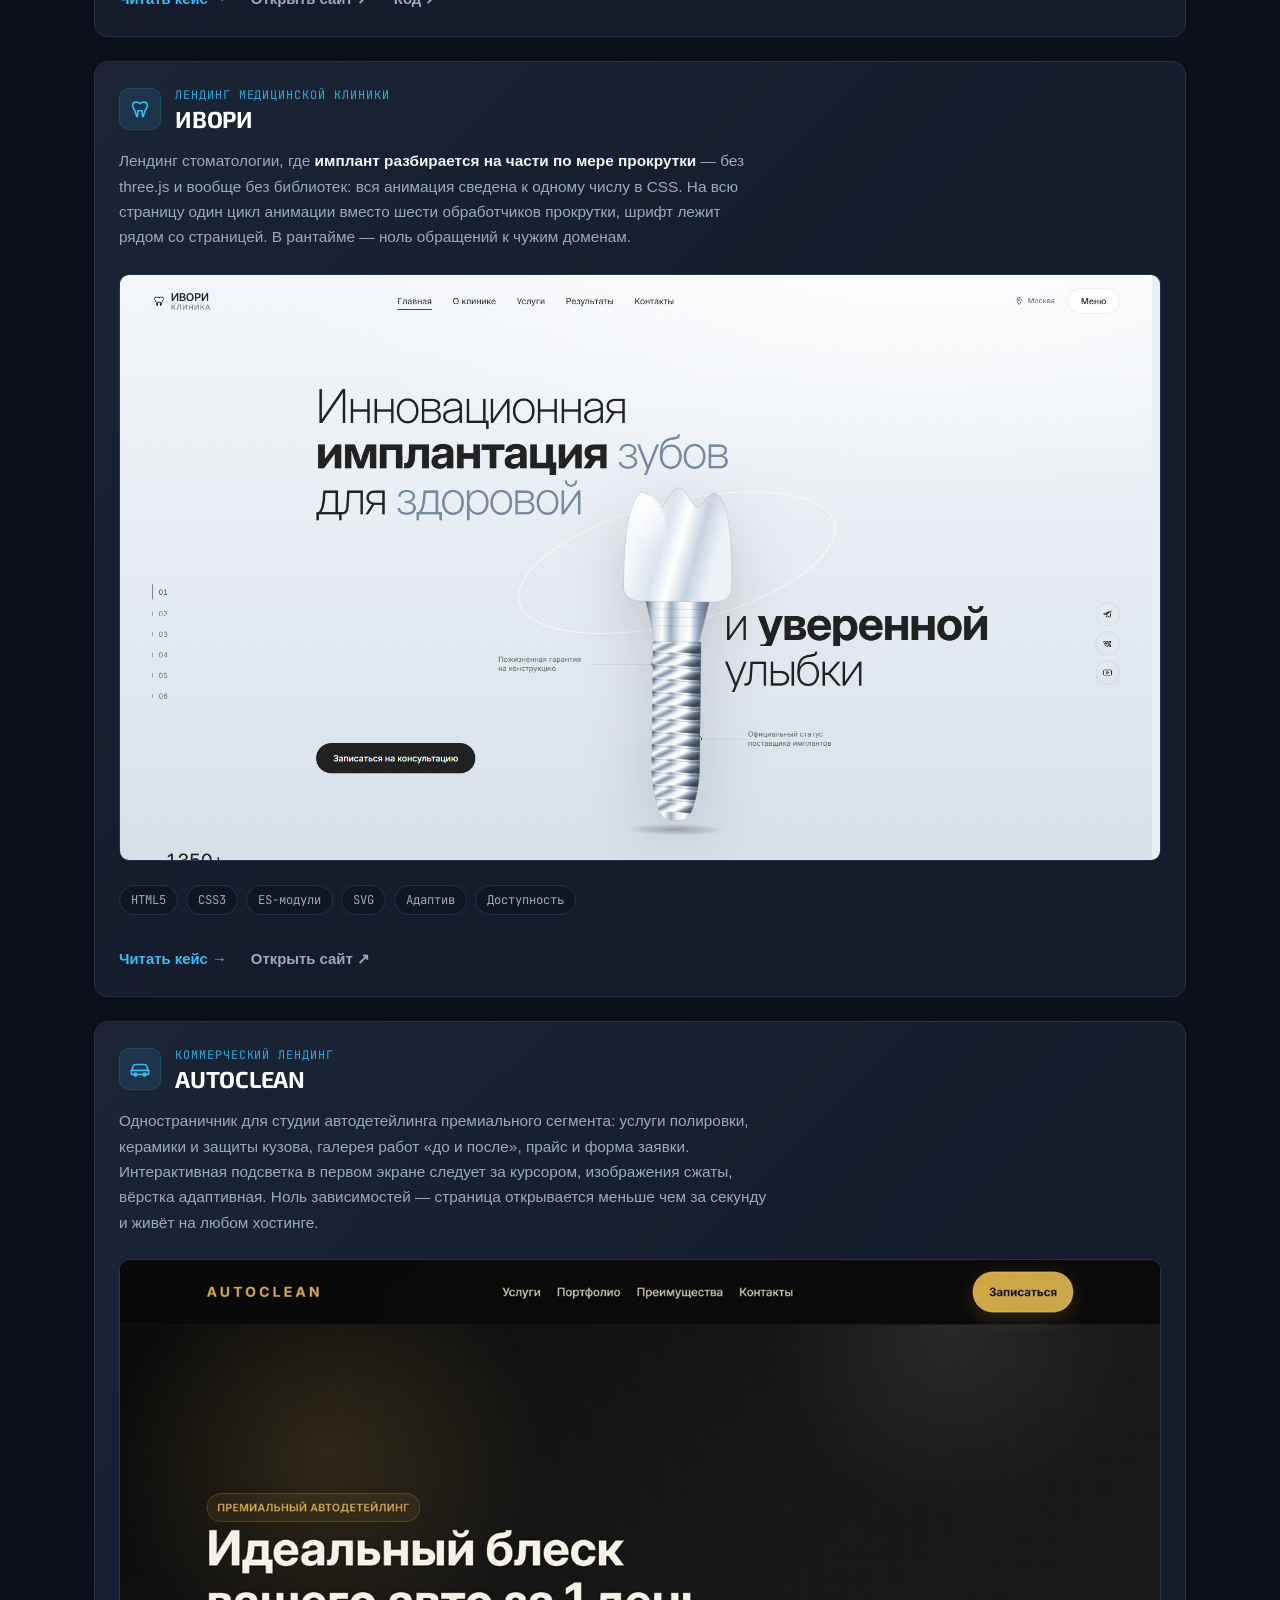
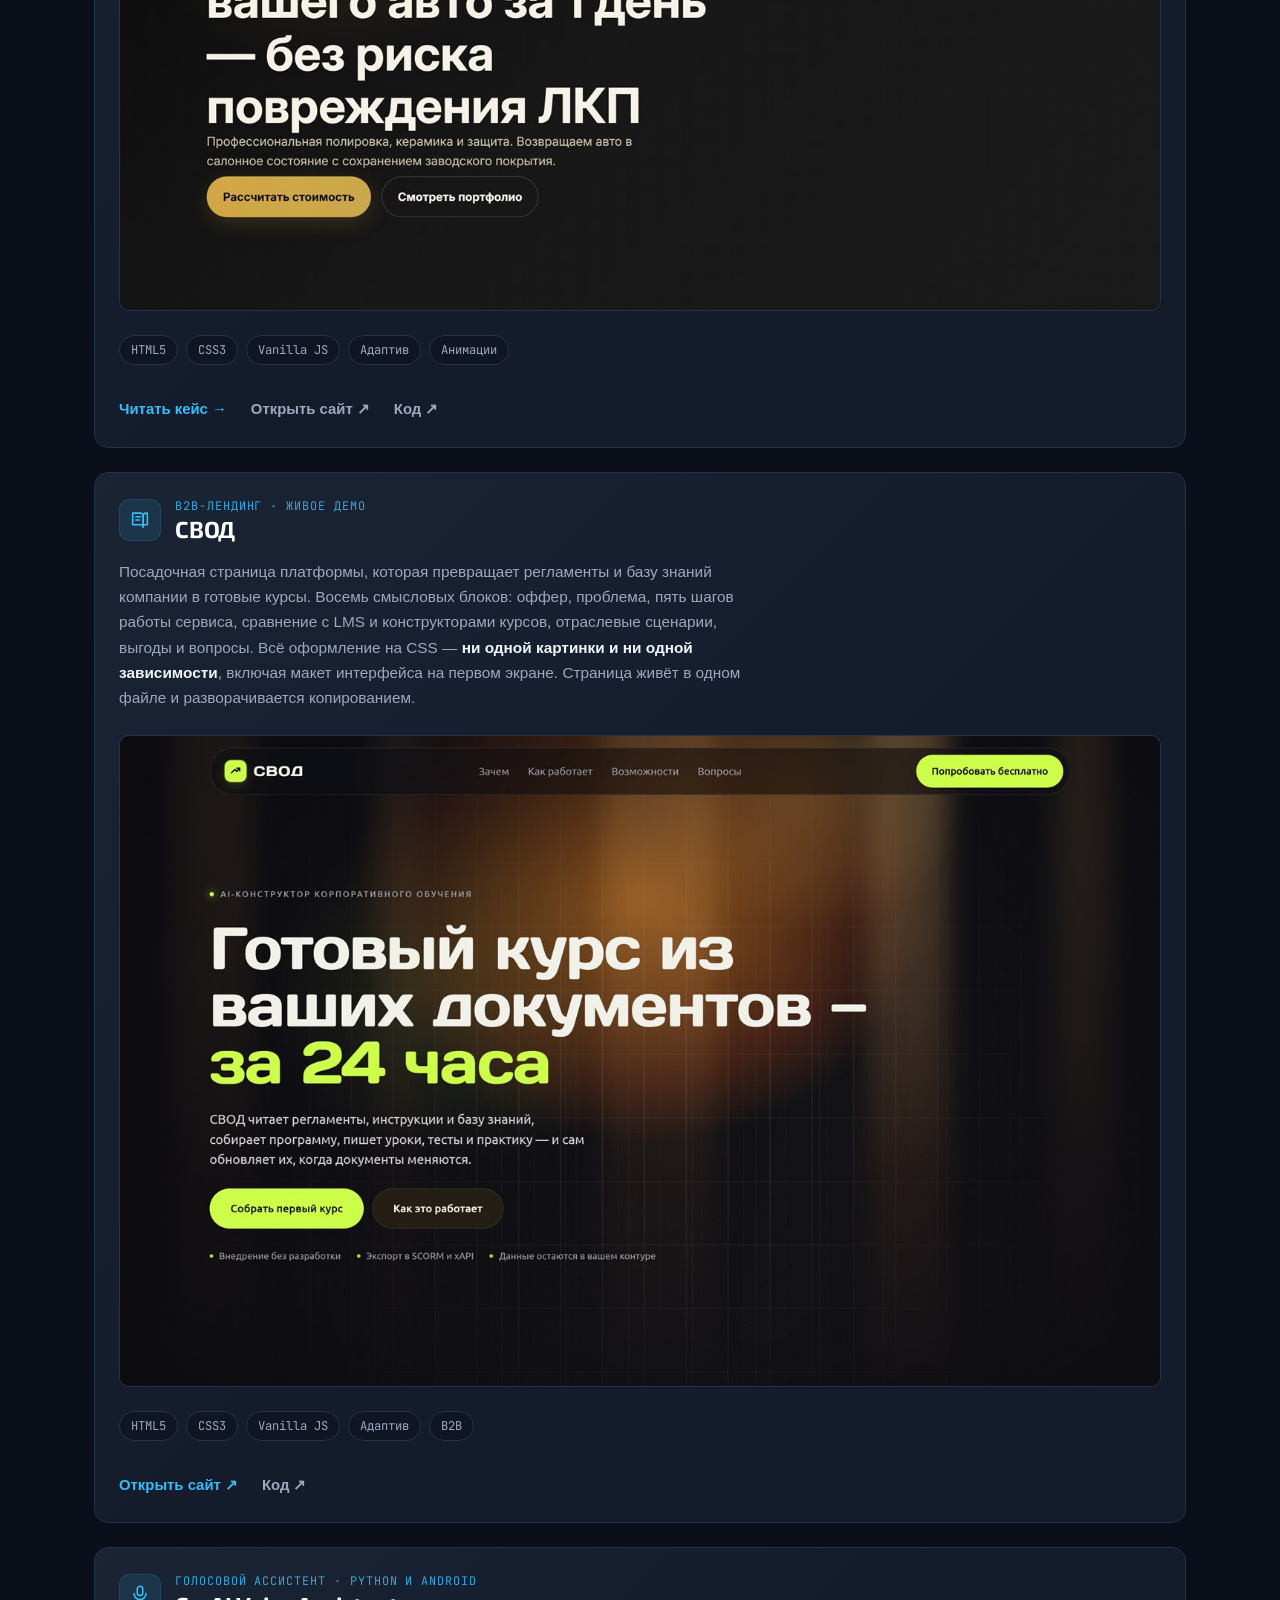
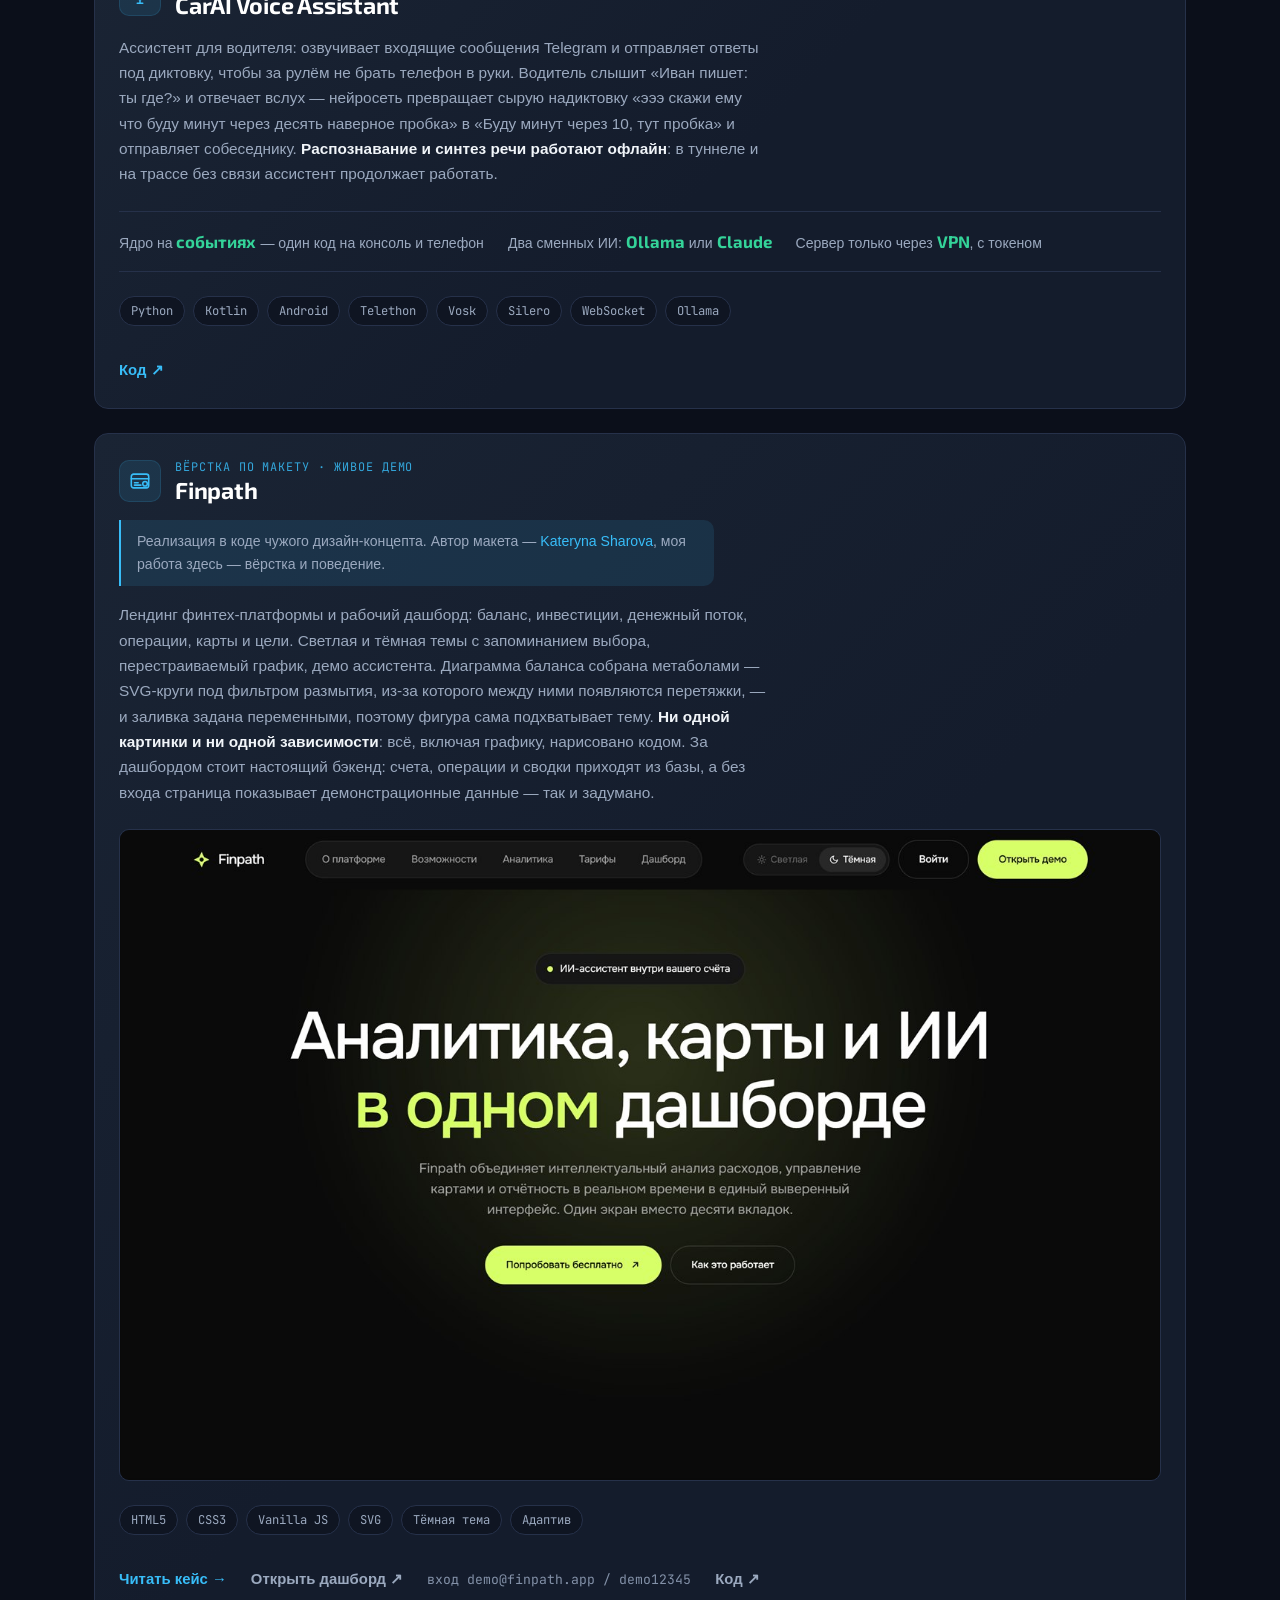
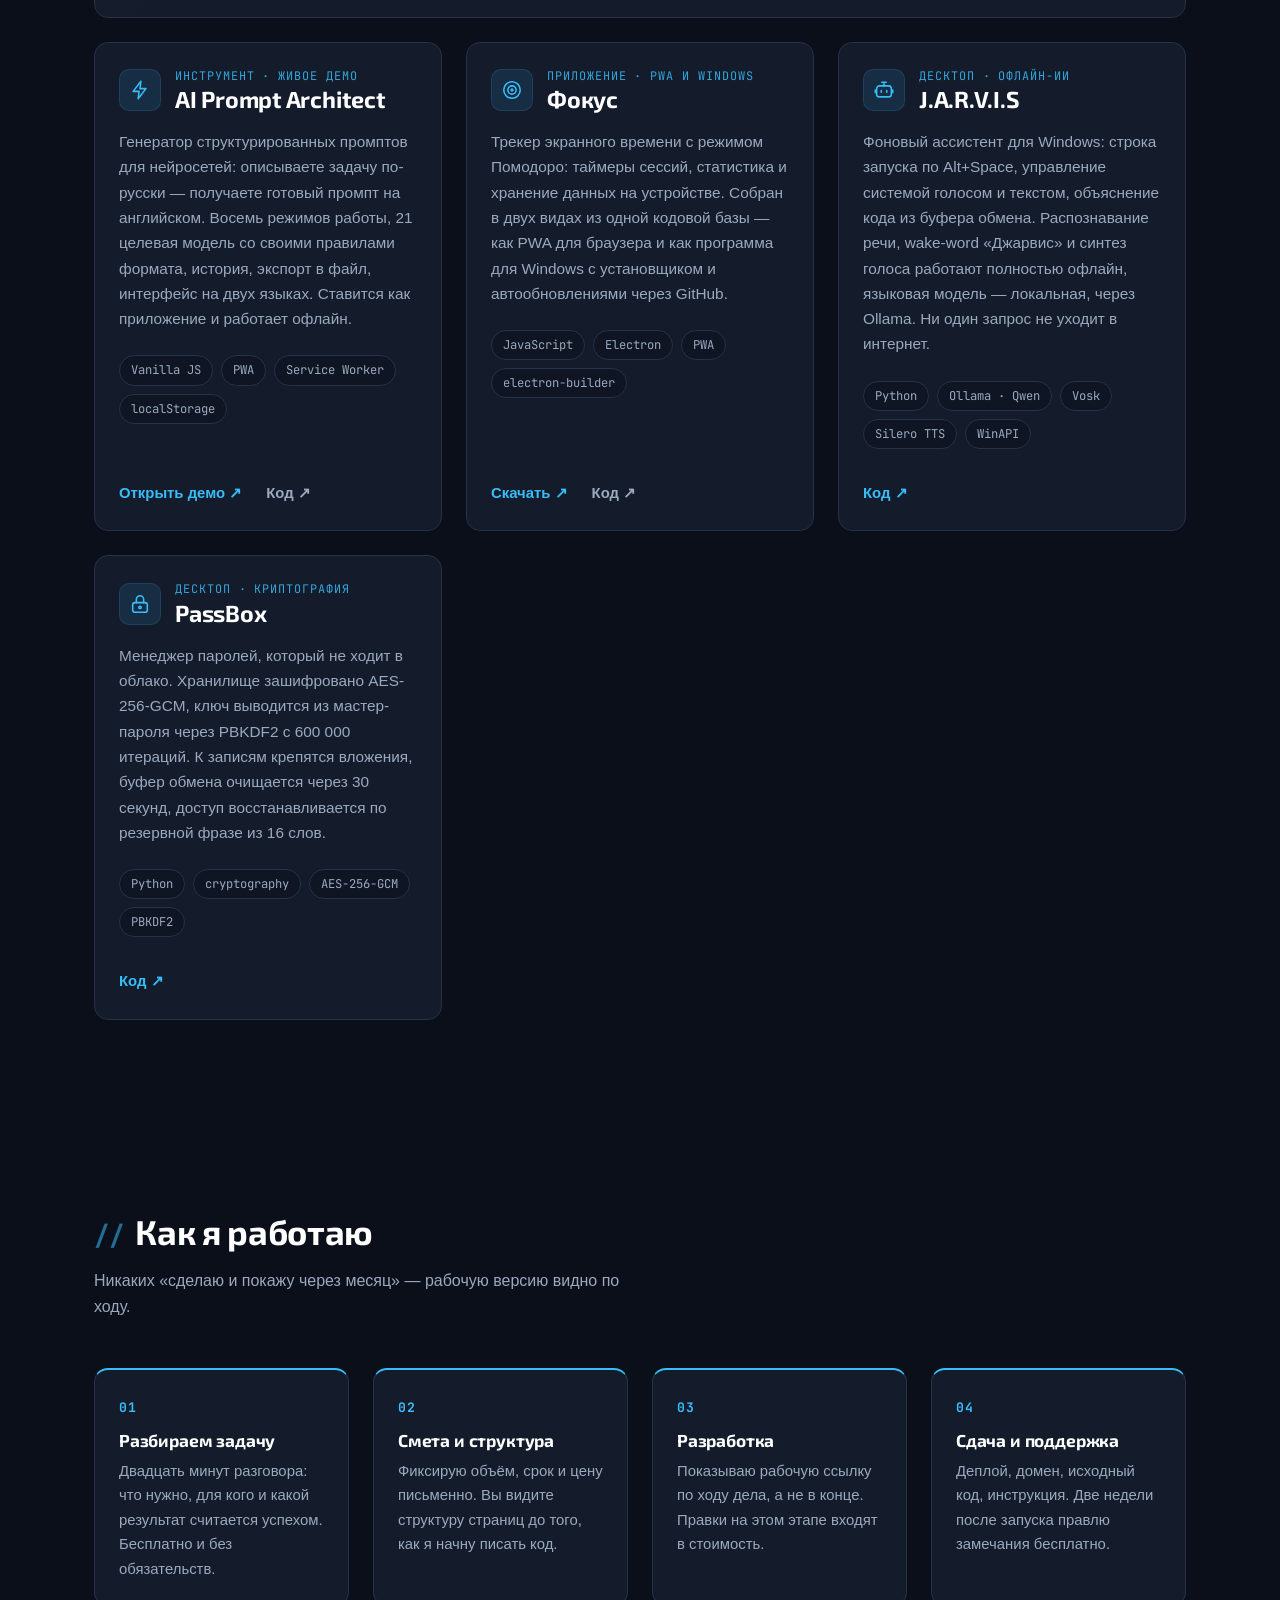
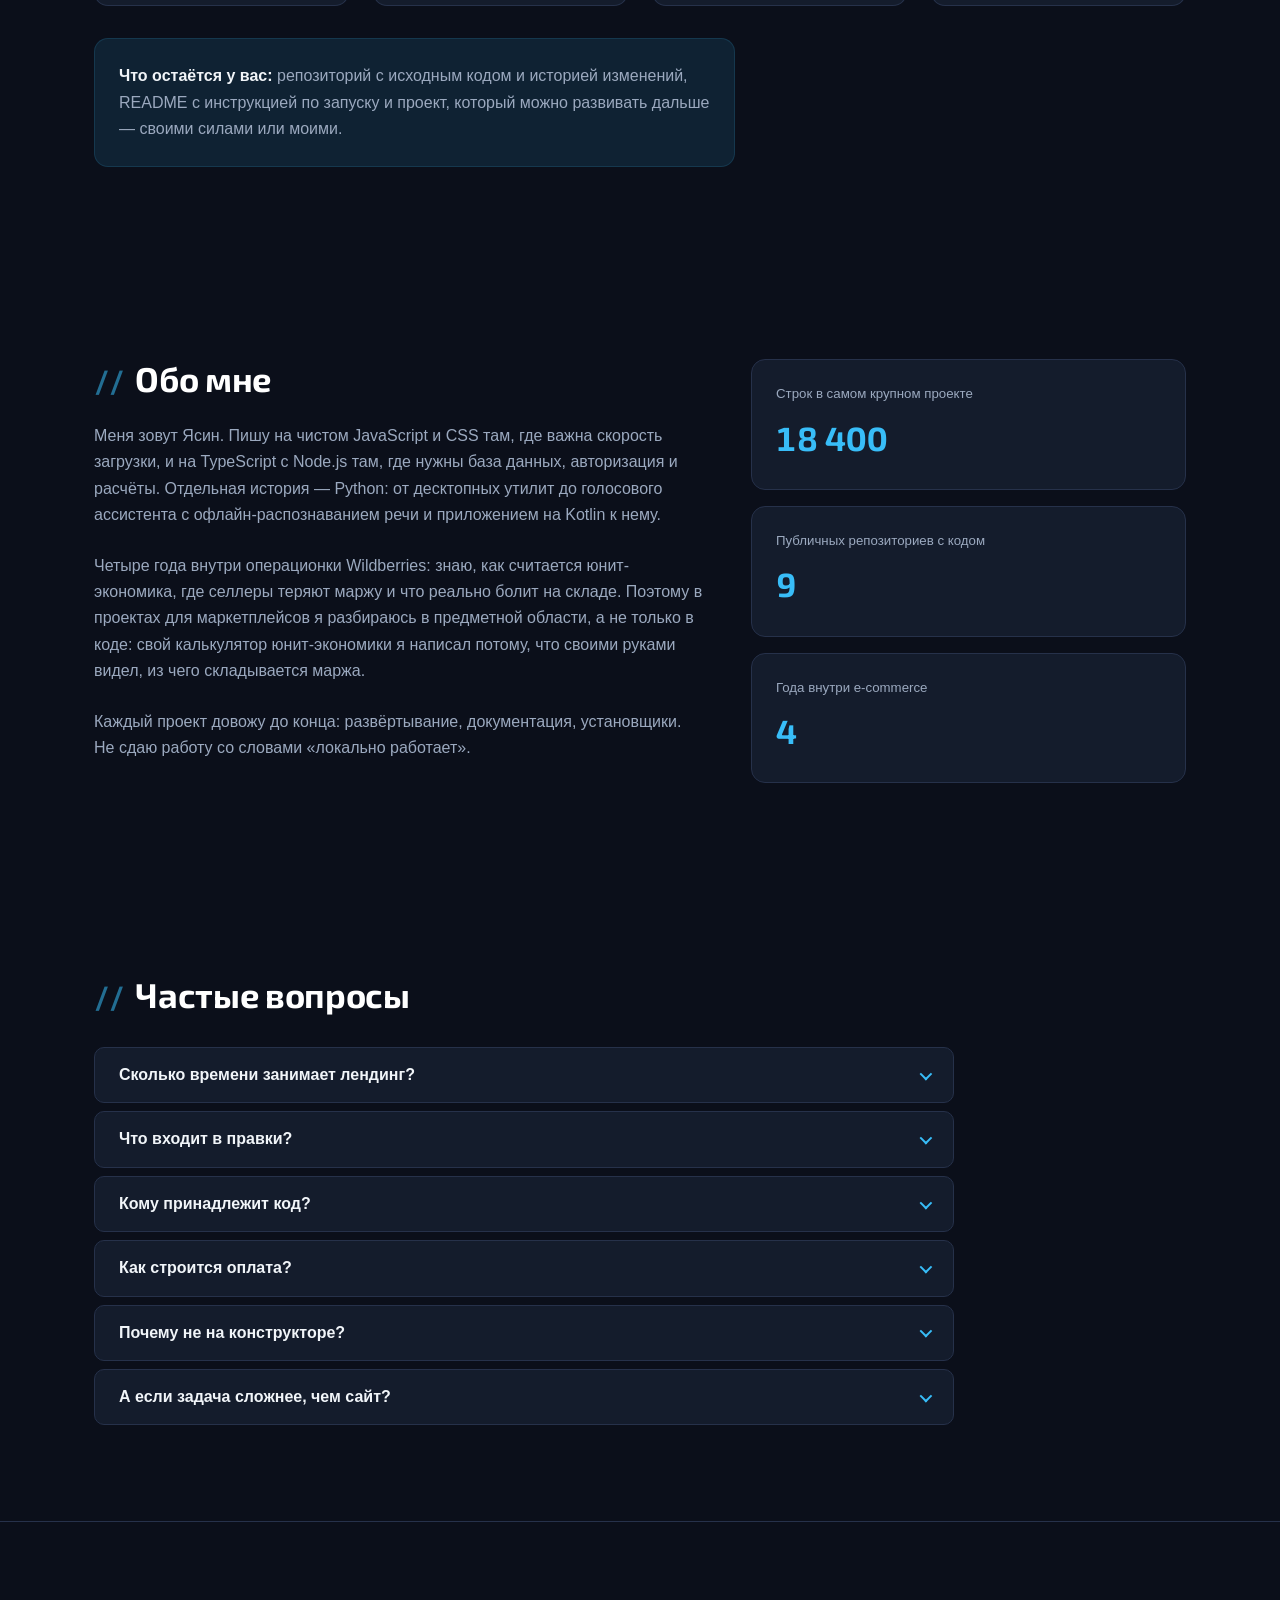
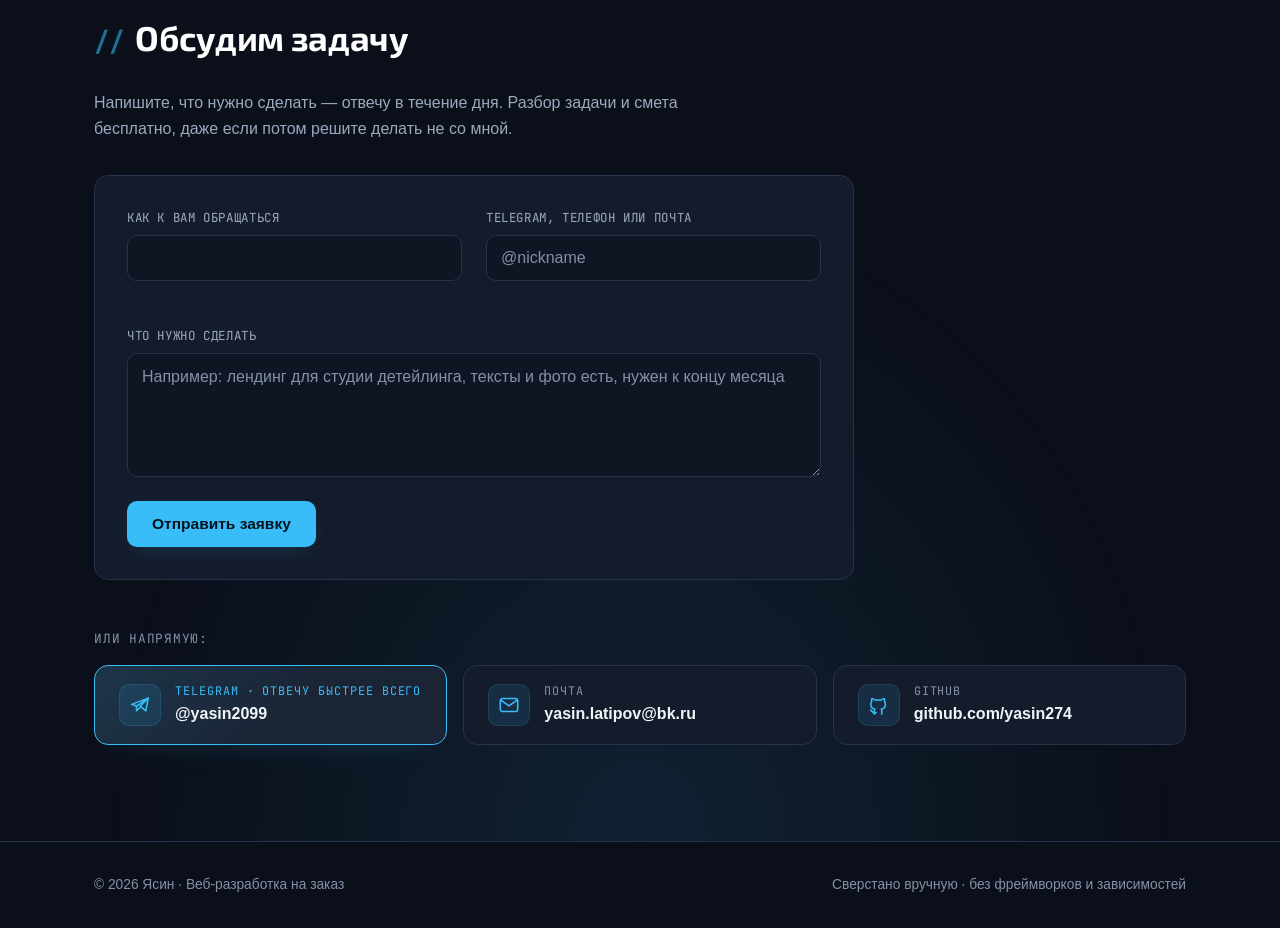
==== commit 74a20026: "Шестой кейс: ИВОРИ — лендинг стоматологии Карточка в списке работ (четвёртой, после ARMORA) и разбор" ====
--- a/index.html
+++ b/index.html
@@ -354,7 +354,46 @@
             </div>
           </article>
 
-          <!-- 4. AUTOCLEAN -->
+          <!-- 4. ИВОРИ -->
+          <article class="case case-wide reveal" data-category="commercial web">
+            <div class="case-top">
+              <span class="case-icon" aria-hidden="true">
+                <svg viewBox="0 0 24 24" fill="none" stroke="currentColor" stroke-width="1.7" stroke-linecap="round" stroke-linejoin="round">
+                  <path d="M4 8C4 5.4 5.9 4.5 8 4.5C10.3 4.5 11.3 5.5 12 6.3C12.7 5.5 13.7 4.5 16 4.5C18.1 4.5 20 5.4 20 8C20 10.6 18.4 12.2 17.5 14C17 16.2 16.3 18.2 15.5 20C15.1 20.6 14.8 20.5 14.7 19.9C14.4 18 14.5 15.8 14.5 14L9.5 14C9.5 15.8 9.6 18 9.3 19.9C9.2 20.5 8.9 20.6 8.5 20C7.7 18.2 7 16.2 6.5 14C5.6 12.2 4 10.6 4 8Z"/>
+                </svg>
+              </span>
+              <div>
+                <p class="case-kicker">Лендинг медицинской клиники</p>
+                <h3 class="case-title">ИВОРИ</h3>
+              </div>
+            </div>
+
+            <p class="case-text">
+              Лендинг стоматологии, где <b>имплант разбирается на части по мере
+              прокрутки</b> — без three.js и вообще без библиотек: вся анимация
+              сведена к одному числу в CSS. На всю страницу один цикл анимации
+              вместо шести обработчиков прокрутки, шрифт лежит рядом со
+              страницей. В рантайме — ноль обращений к чужим доменам.
+            </p>
+
+            <figure class="case-media">
+              <img src="images/ivory-hero.png" width="1920" height="1080"
+                   loading="lazy" decoding="async"
+                   alt="Первый экран лендинга ИВОРИ: светло-голубой фон, крупный заголовок про имплантацию зубов, в центре реалистичный зубной имплант с коронкой и тонкими линиями-выносками, внизу тёмная кнопка записи на консультацию">
+            </figure>
+
+            <ul class="case-tags">
+              <li>HTML5</li><li>CSS3</li><li>ES-модули</li>
+              <li>SVG</li><li>Адаптив</li><li>Доступность</li>
+            </ul>
+
+            <div class="case-links">
+              <a class="link-primary" href="case-ivory.html">Читать кейс →</a>
+              <a class="link-code" href="https://ivory-dental-alpha.vercel.app" target="_blank" rel="noopener">Открыть сайт ↗</a>
+            </div>
+          </article>
+
+          <!-- 5. AUTOCLEAN -->
           <article class="case case-wide reveal" data-category="commercial web">
             <div class="case-top">
               <span class="case-icon" aria-hidden="true">
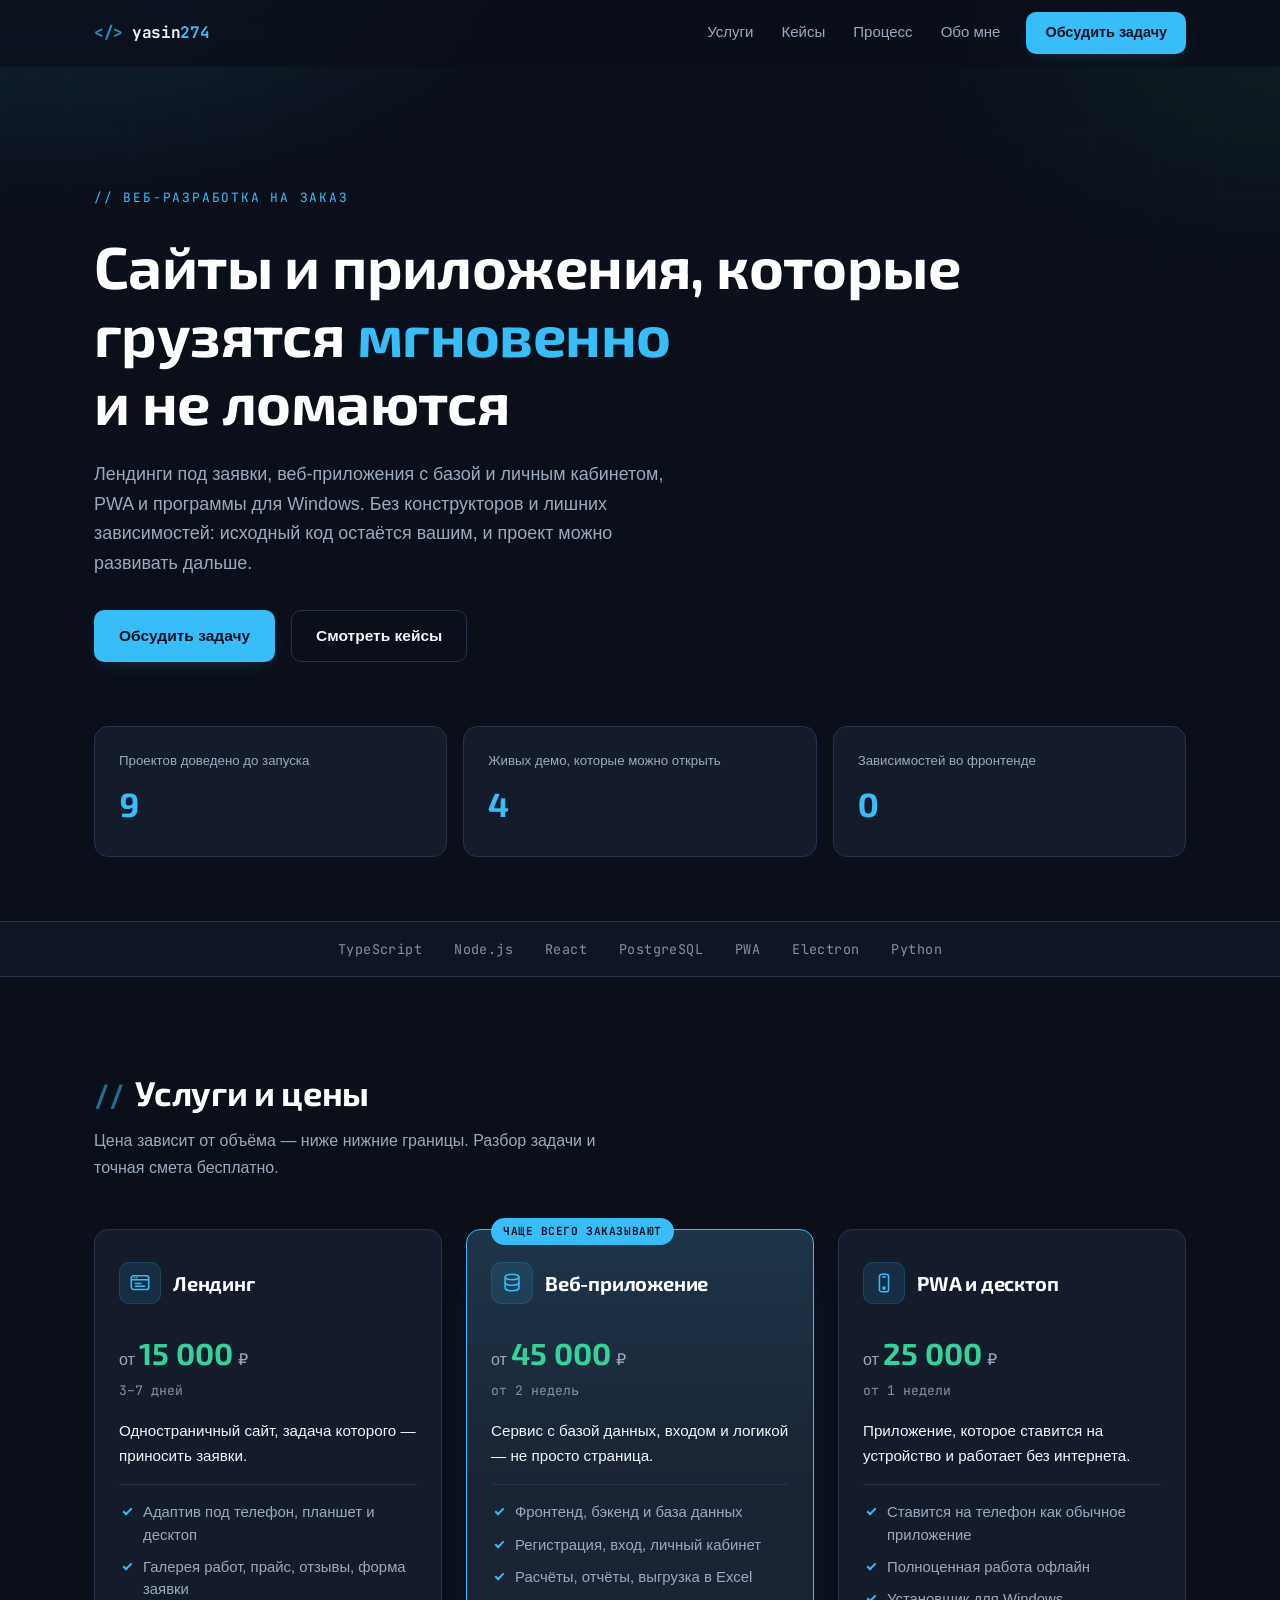
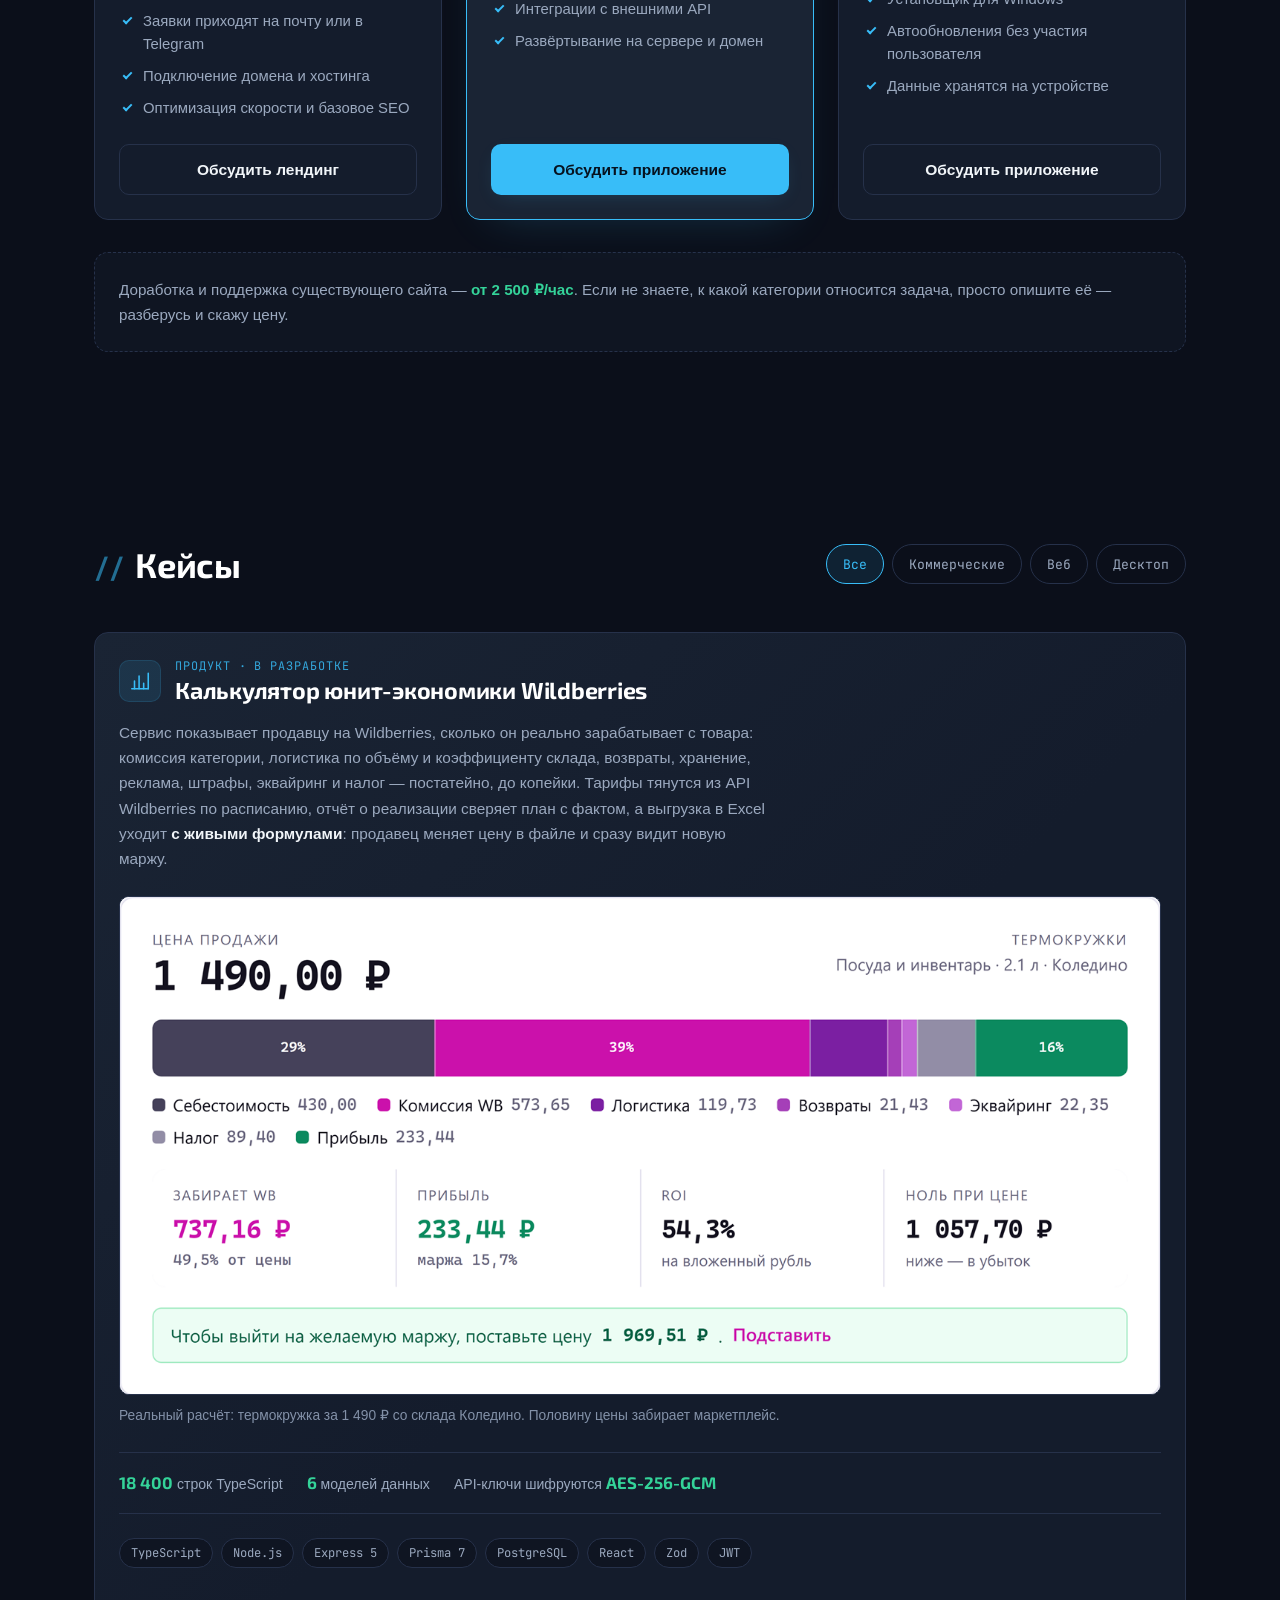
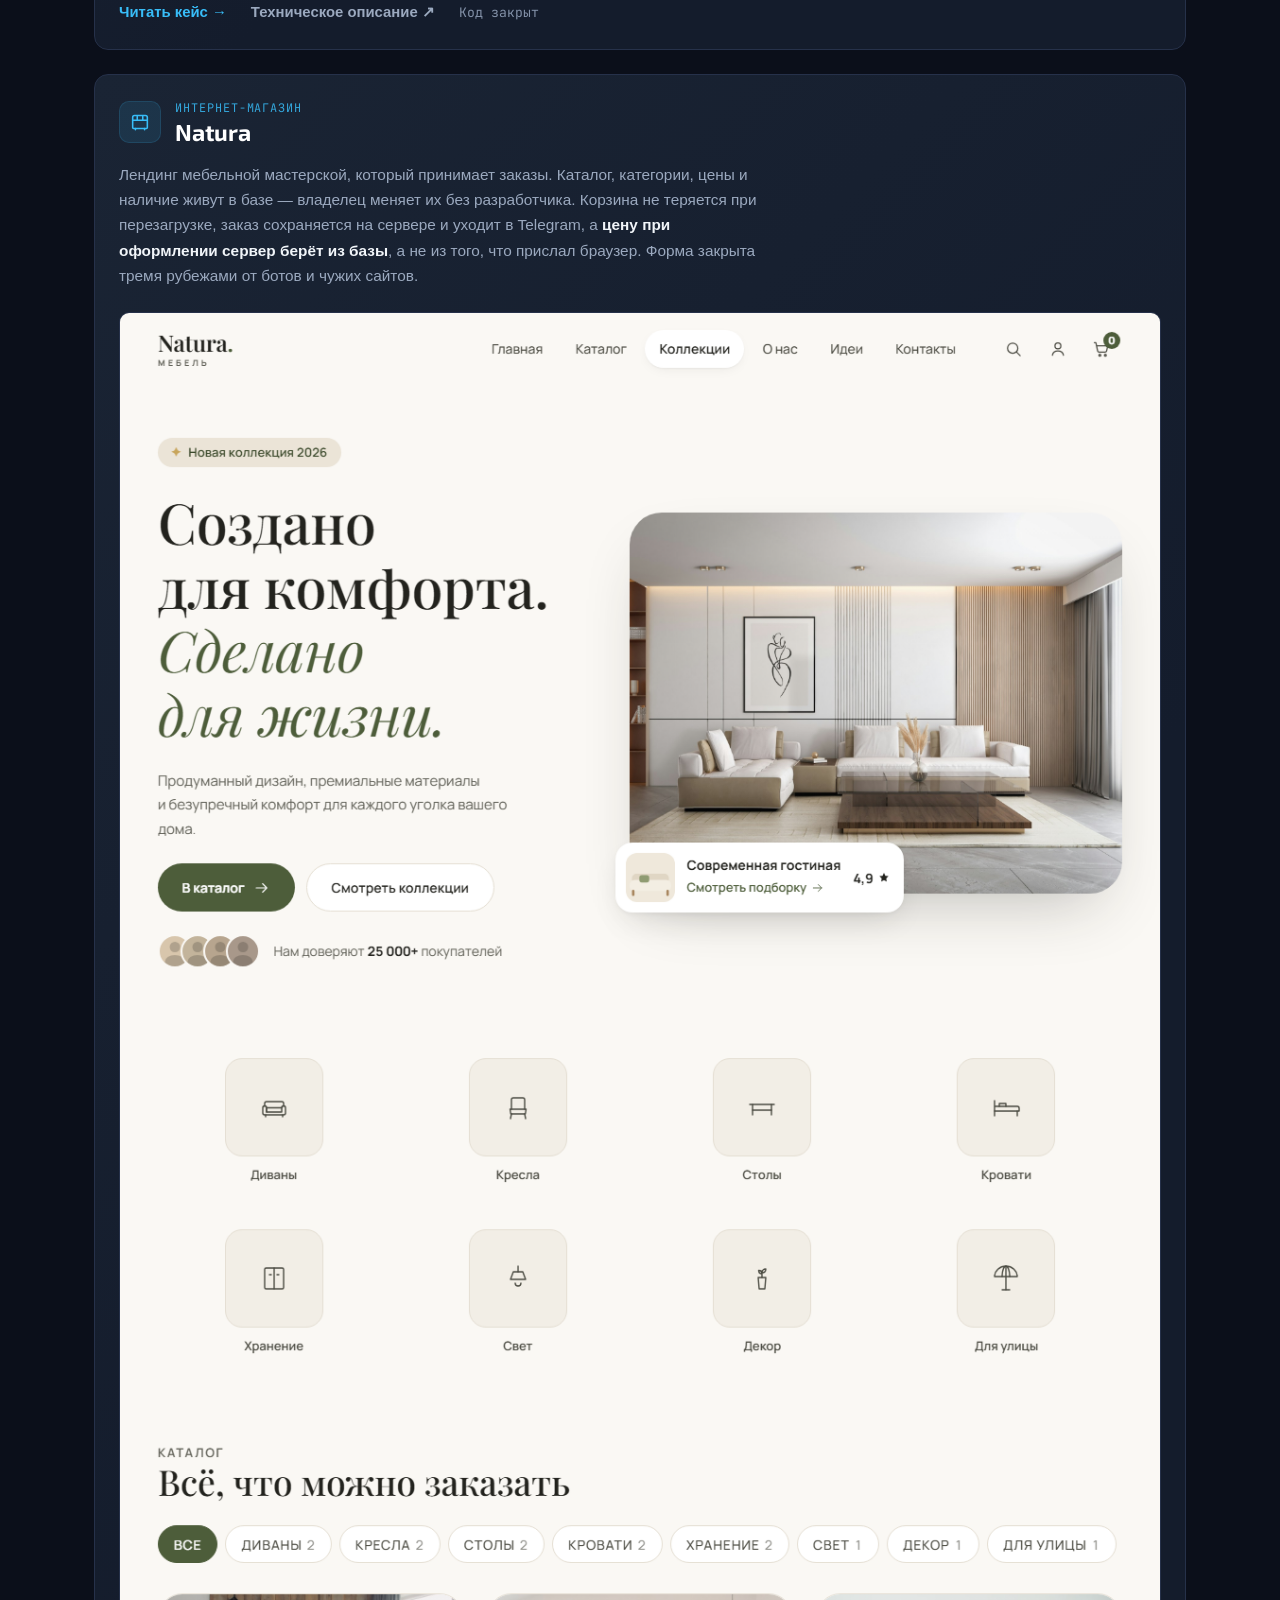
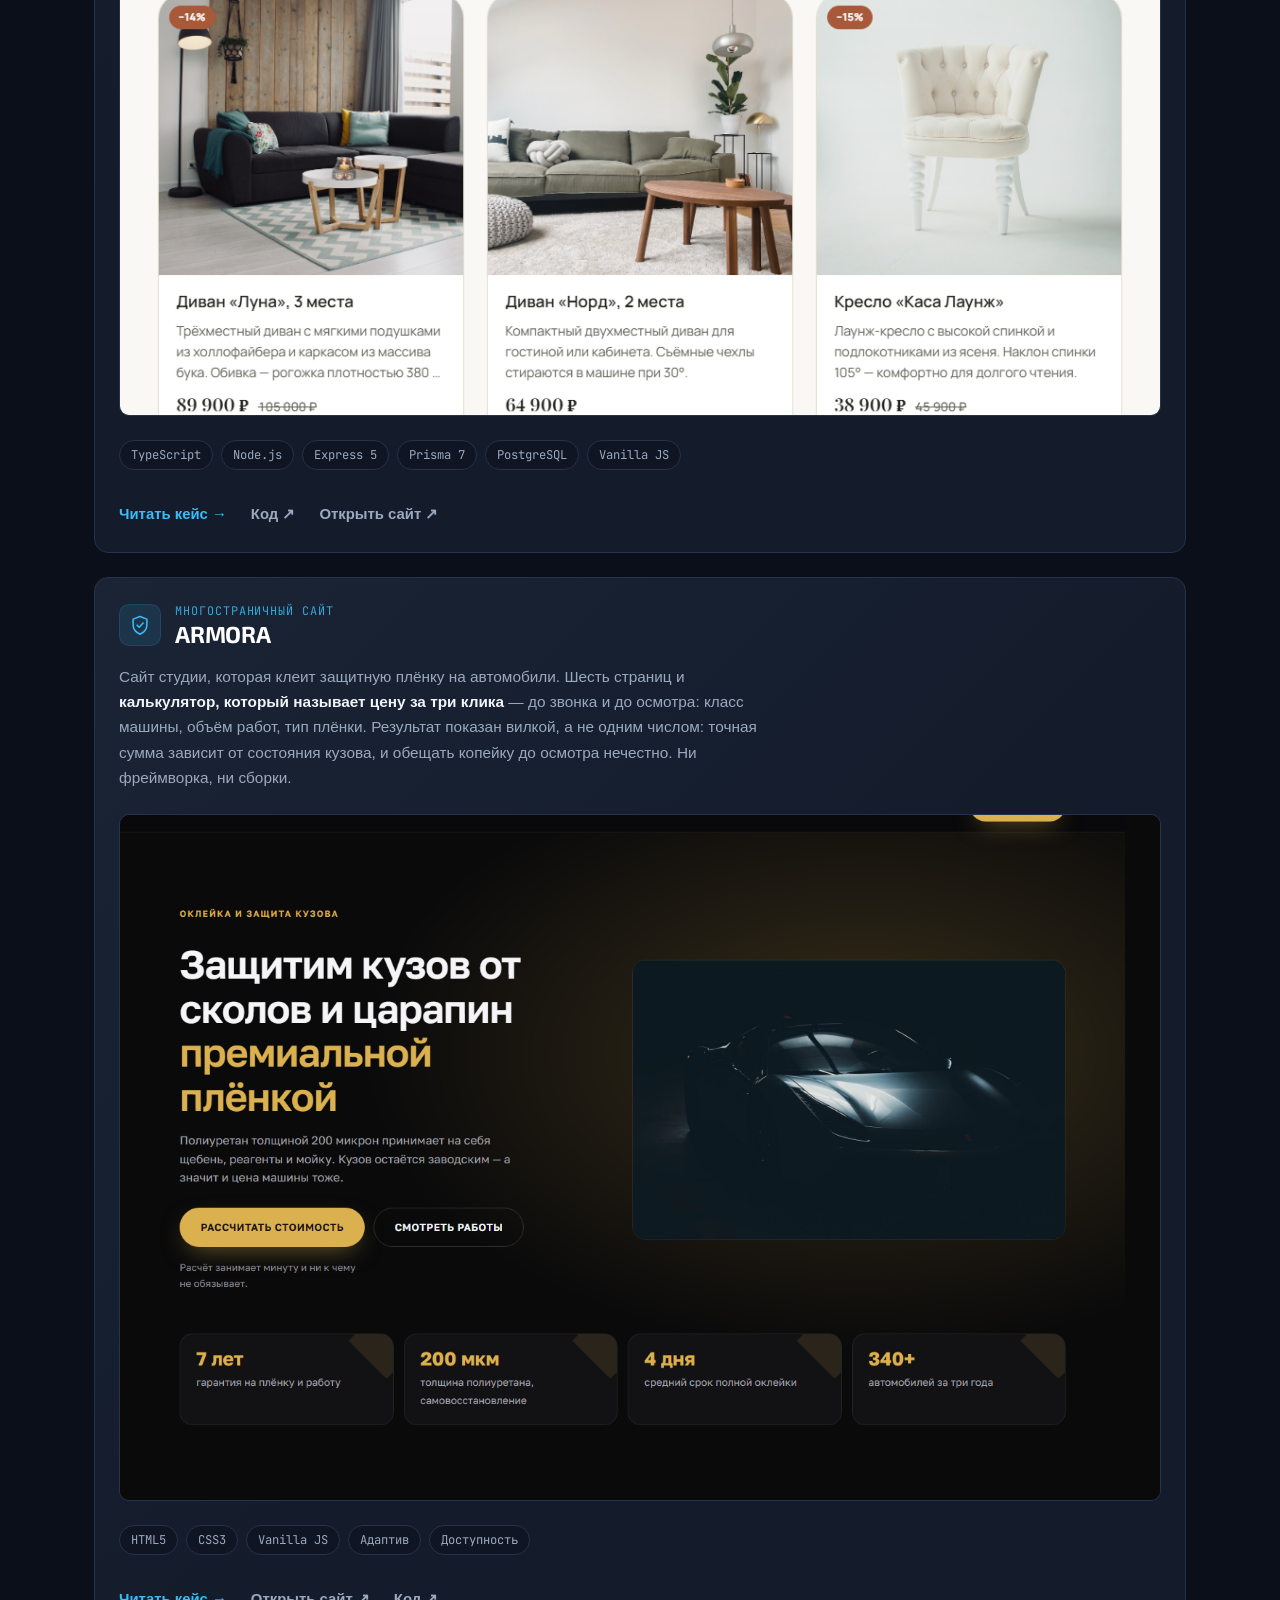
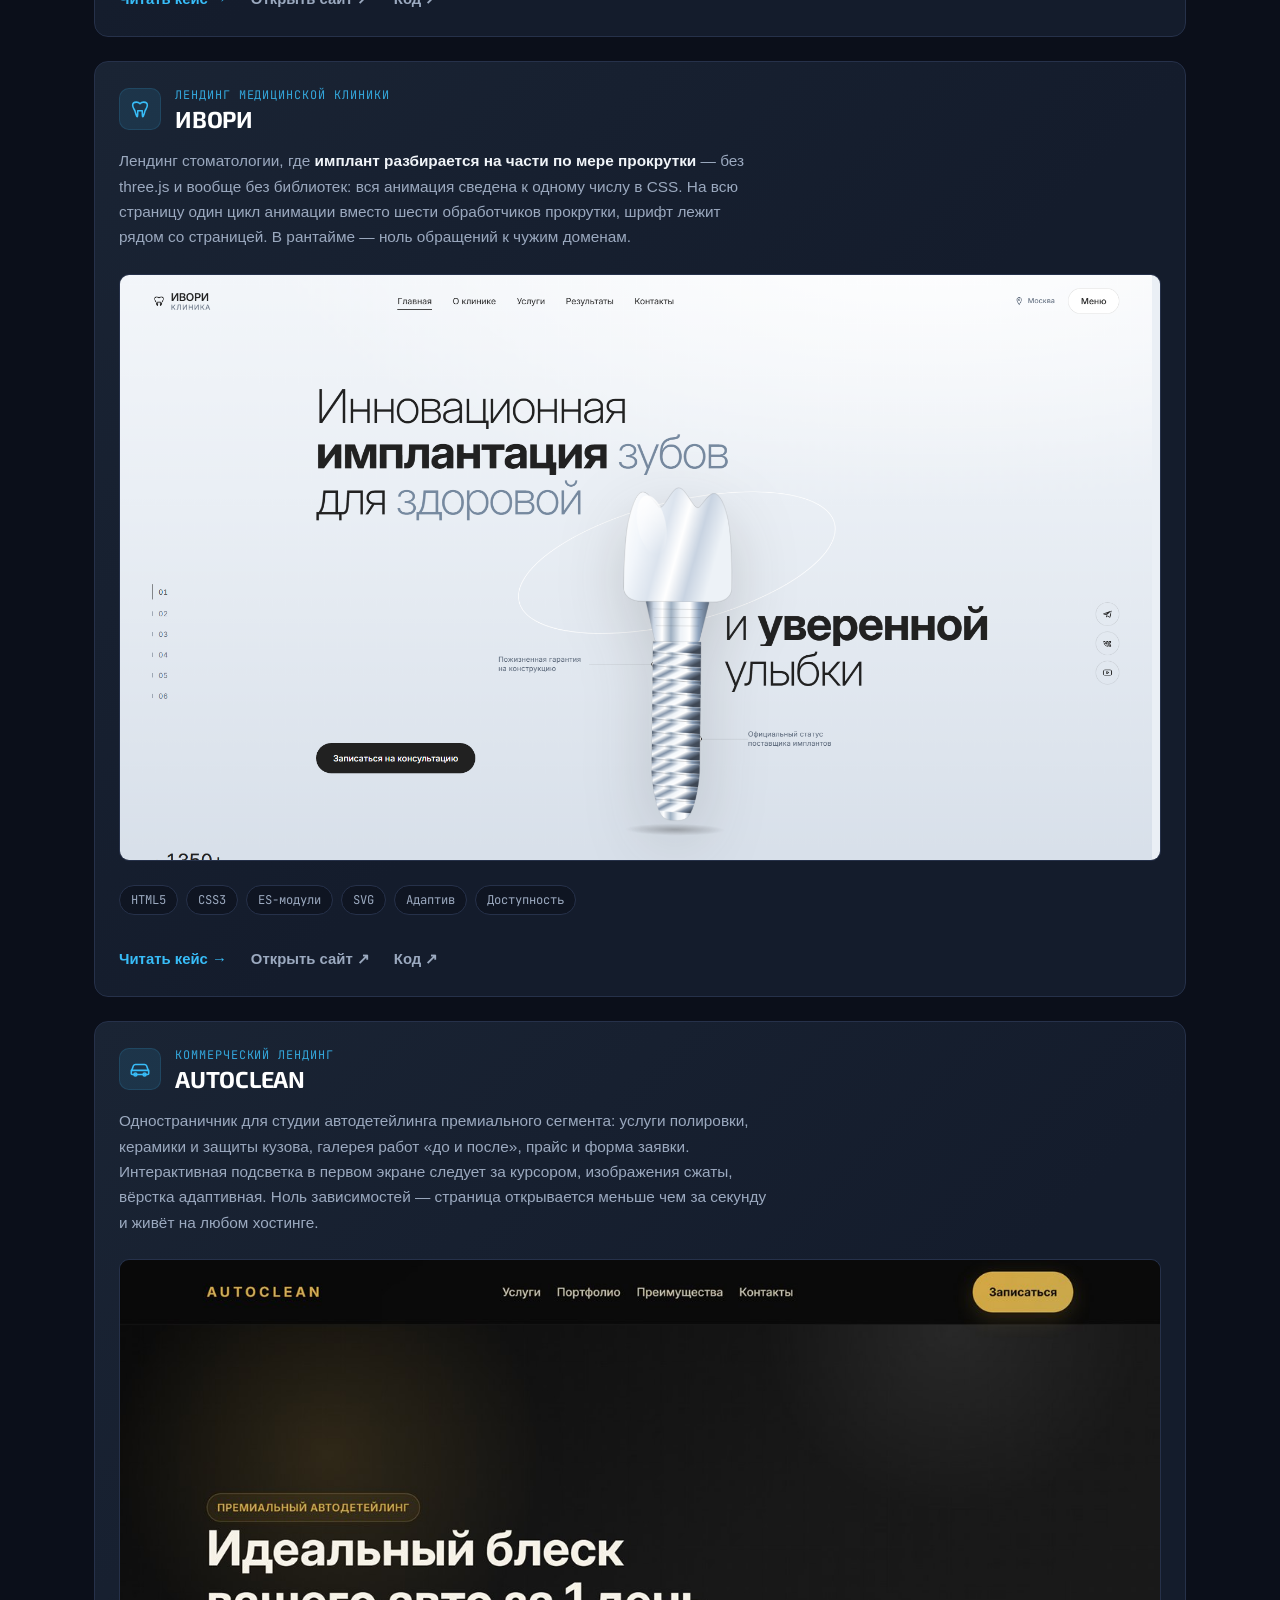
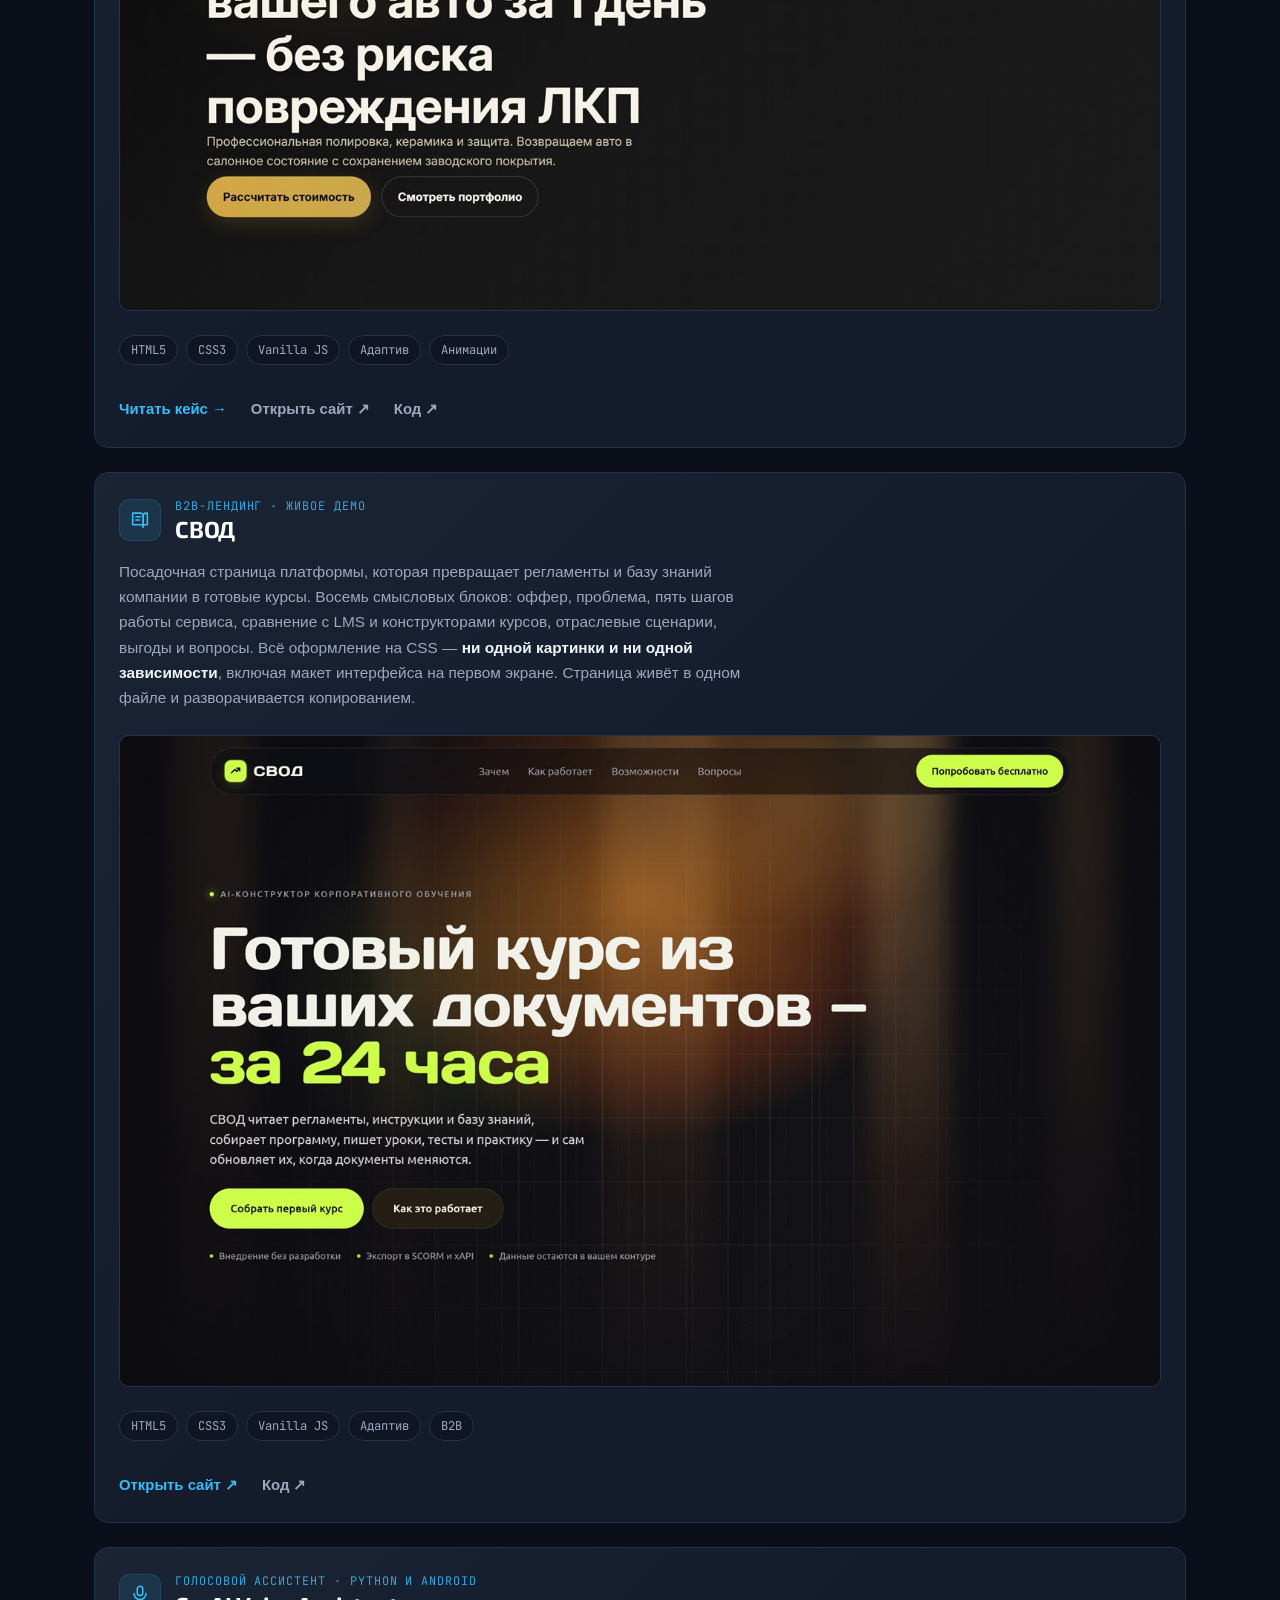
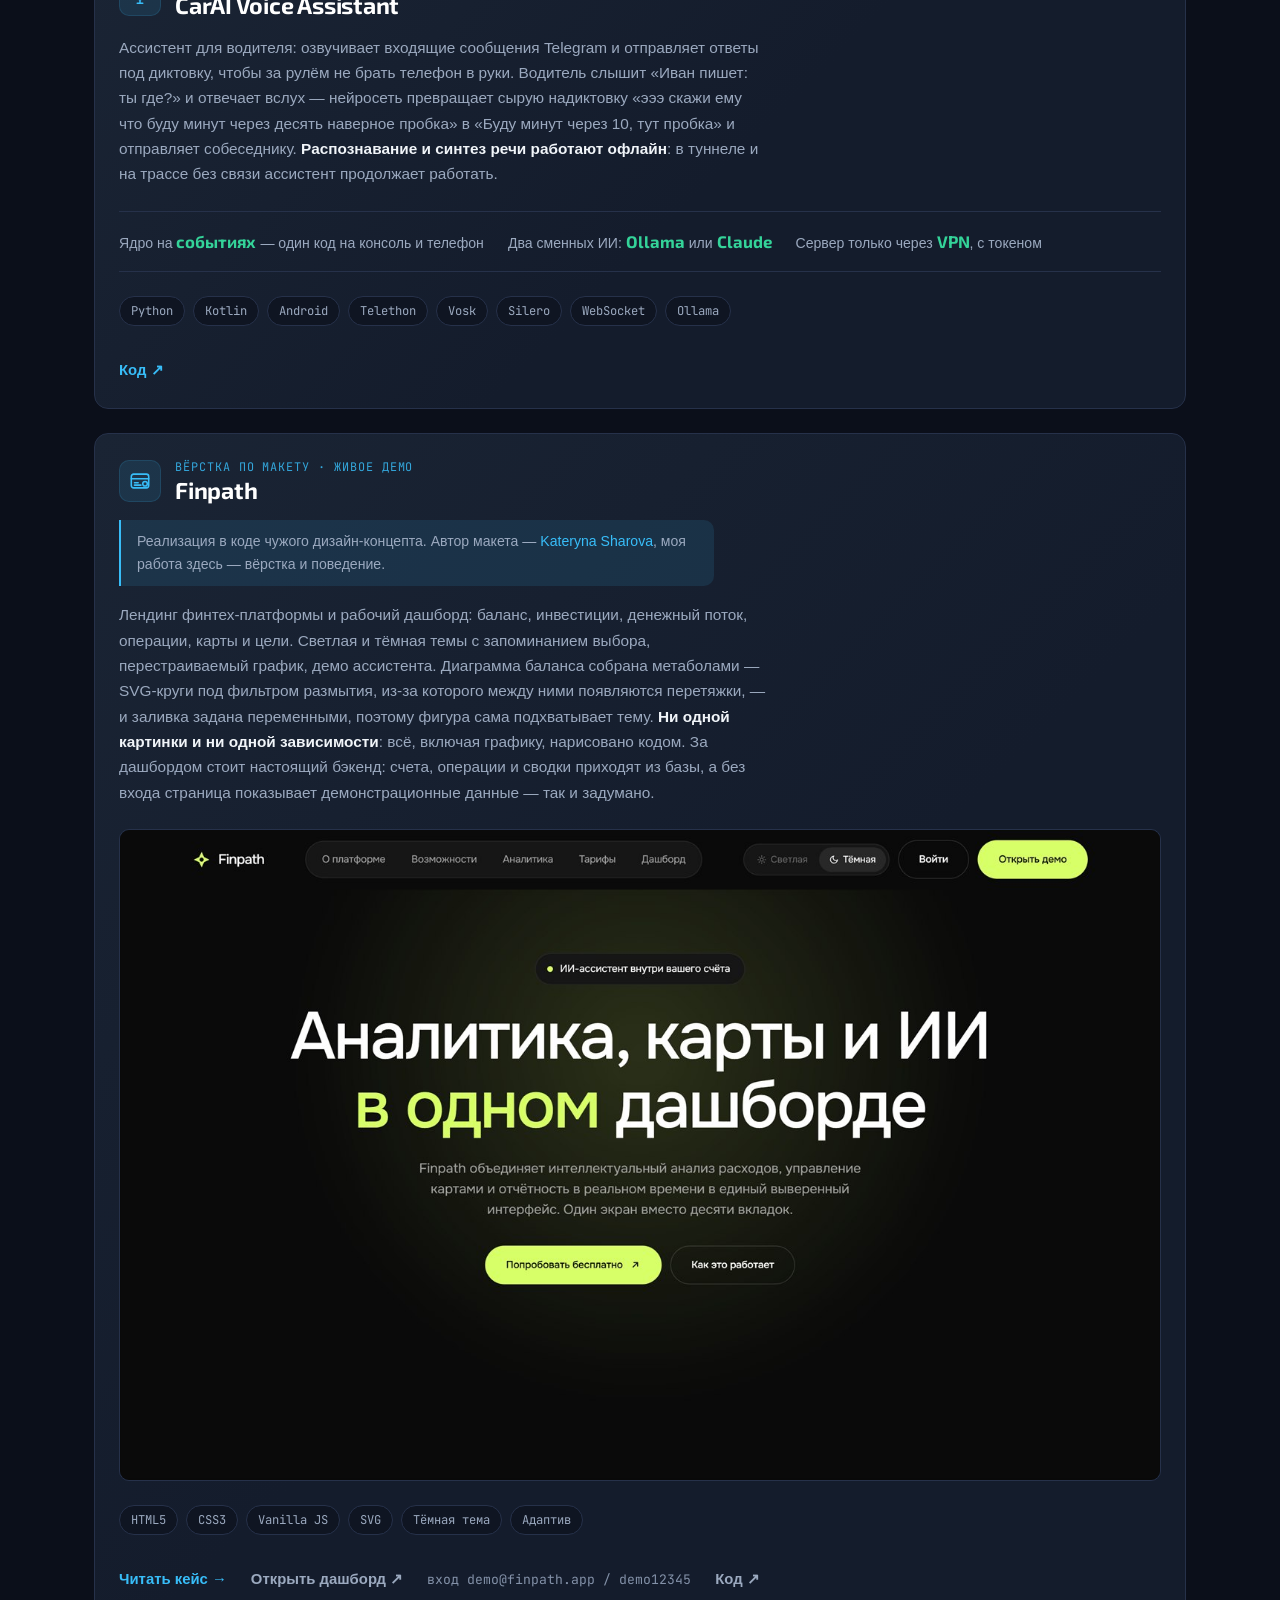
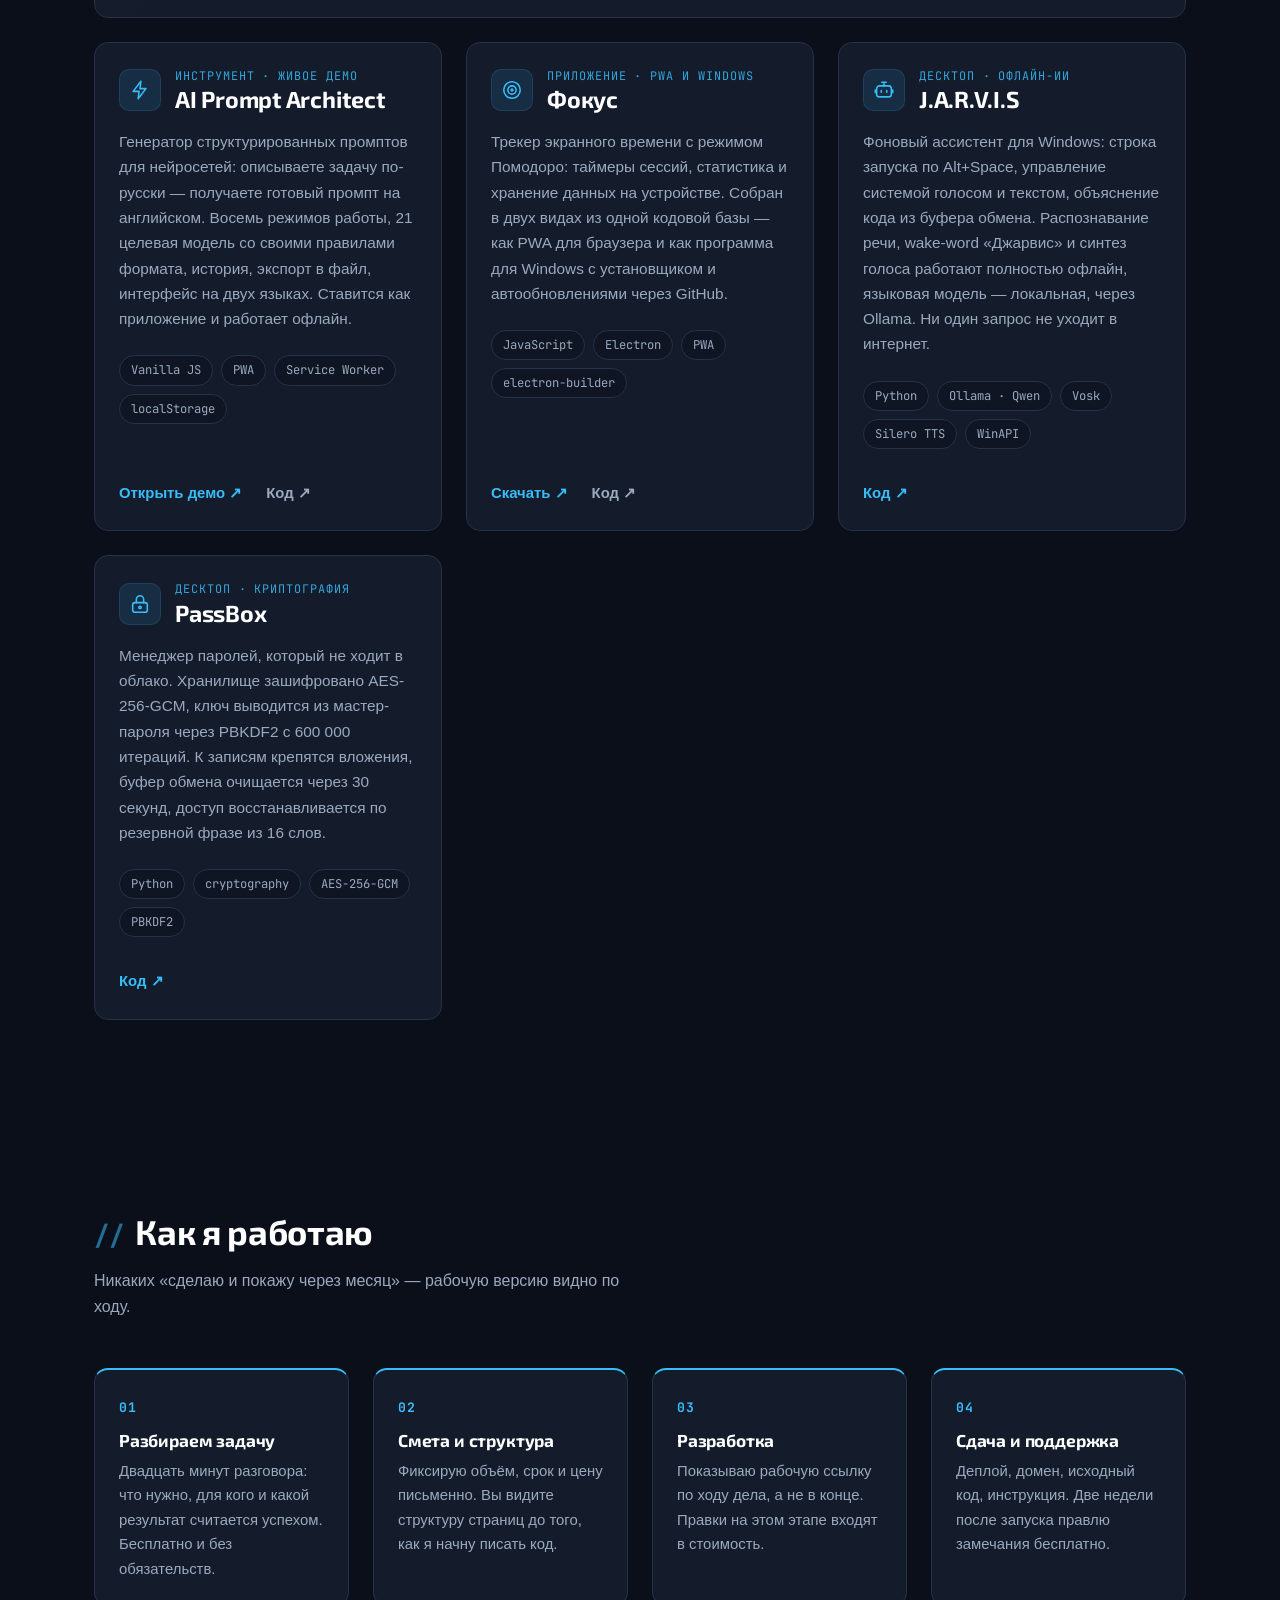
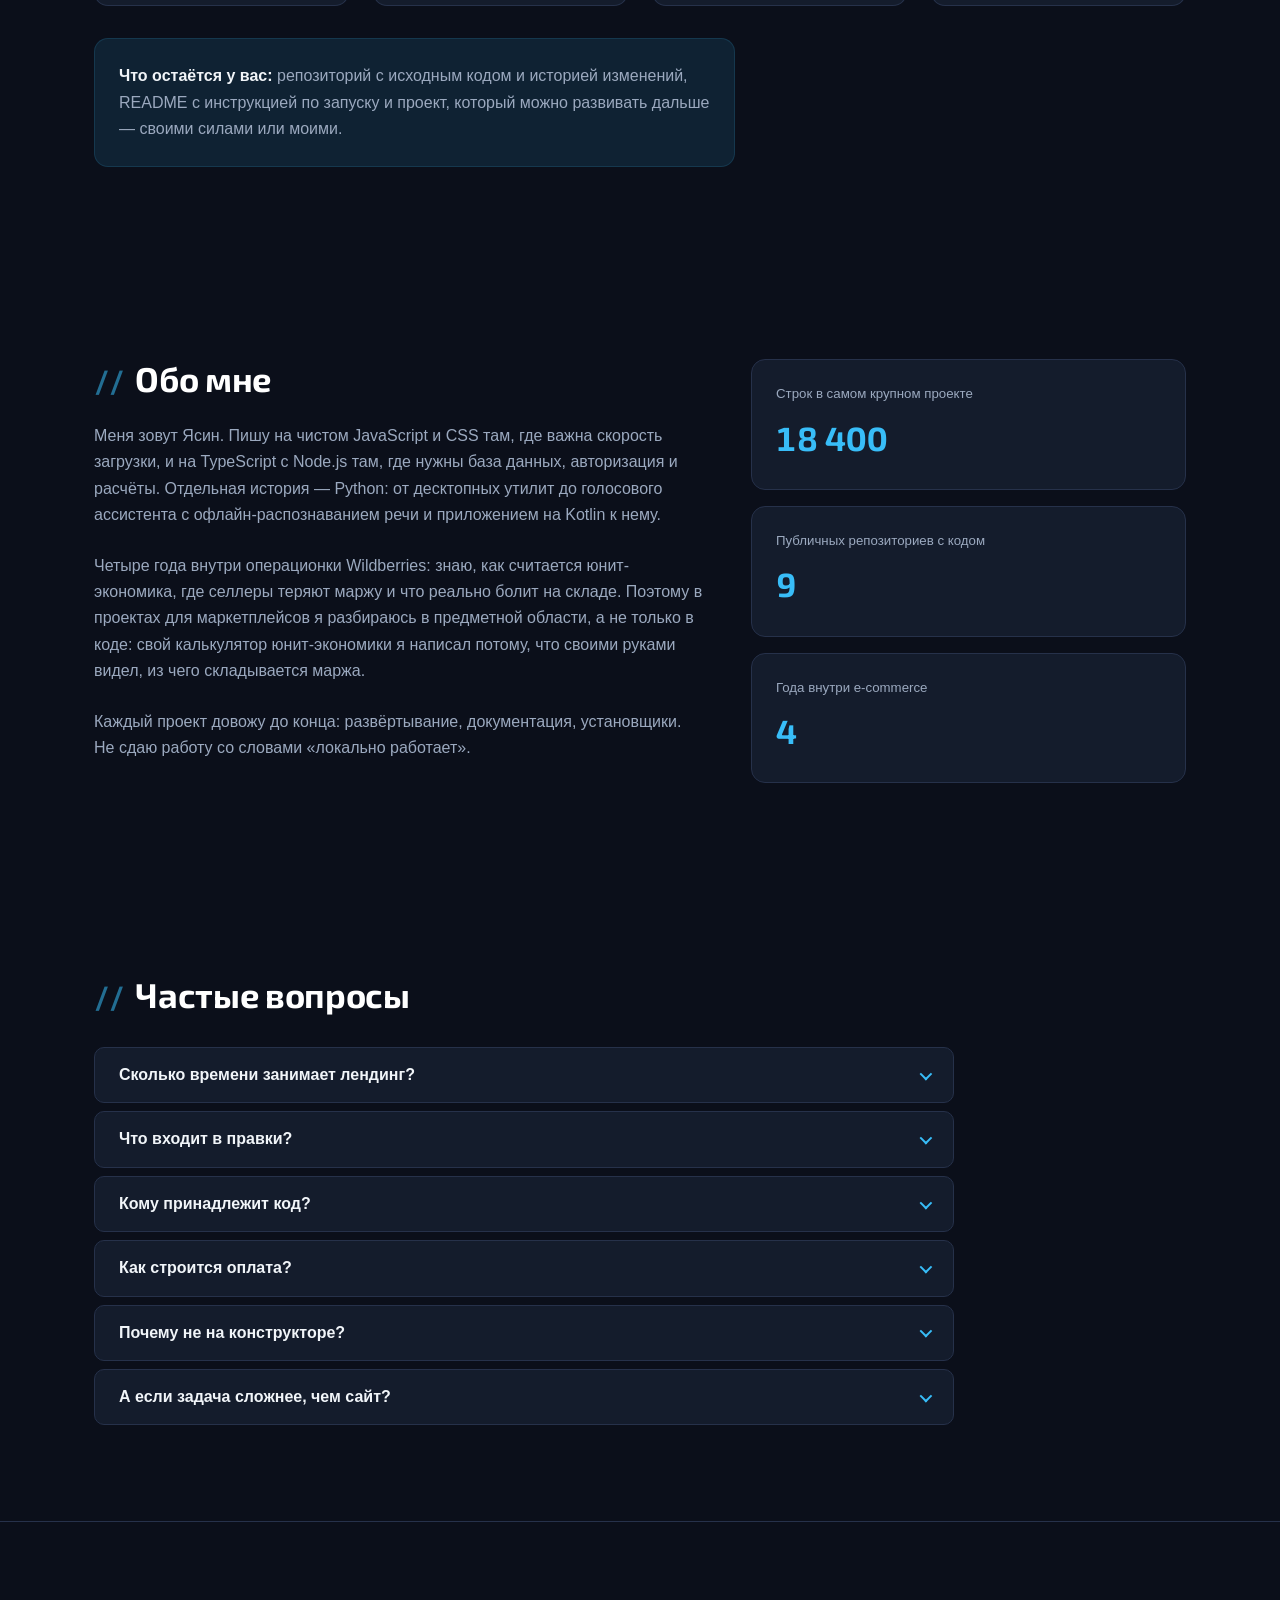
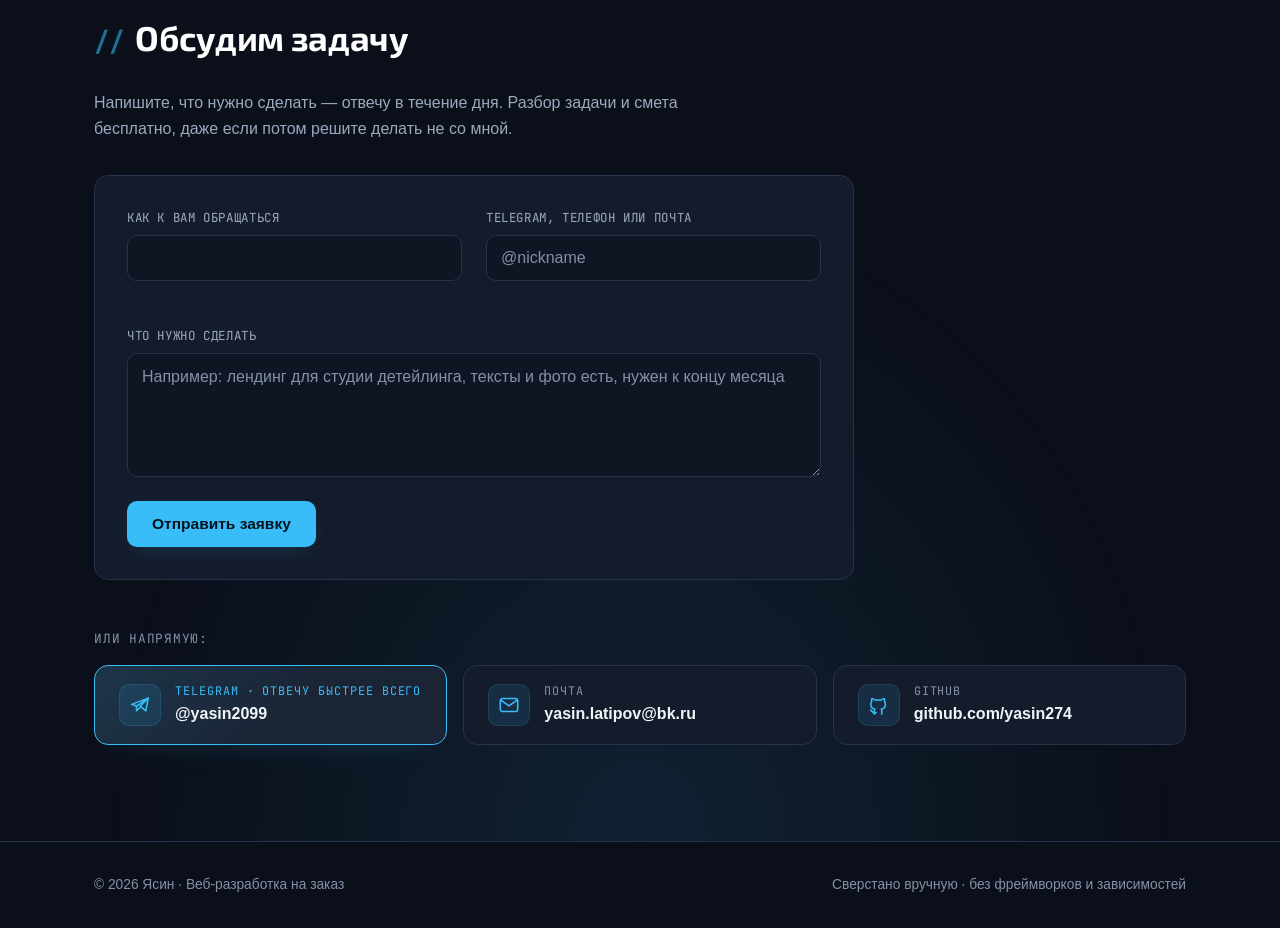
==== commit 968cc4bd: "ИВОРИ: ссылка на репозиторий в карточке Код проекта выложен на GitHub, ссылку в карточке можно поста" ====
--- a/index.html
+++ b/index.html
@@ -390,6 +390,7 @@
             <div class="case-links">
               <a class="link-primary" href="case-ivory.html">Читать кейс →</a>
               <a class="link-code" href="https://ivory-dental-alpha.vercel.app" target="_blank" rel="noopener">Открыть сайт ↗</a>
+              <a class="link-code" href="https://github.com/yasin274/ivory-dental" target="_blank" rel="noopener">Код ↗</a>
             </div>
           </article>
 
